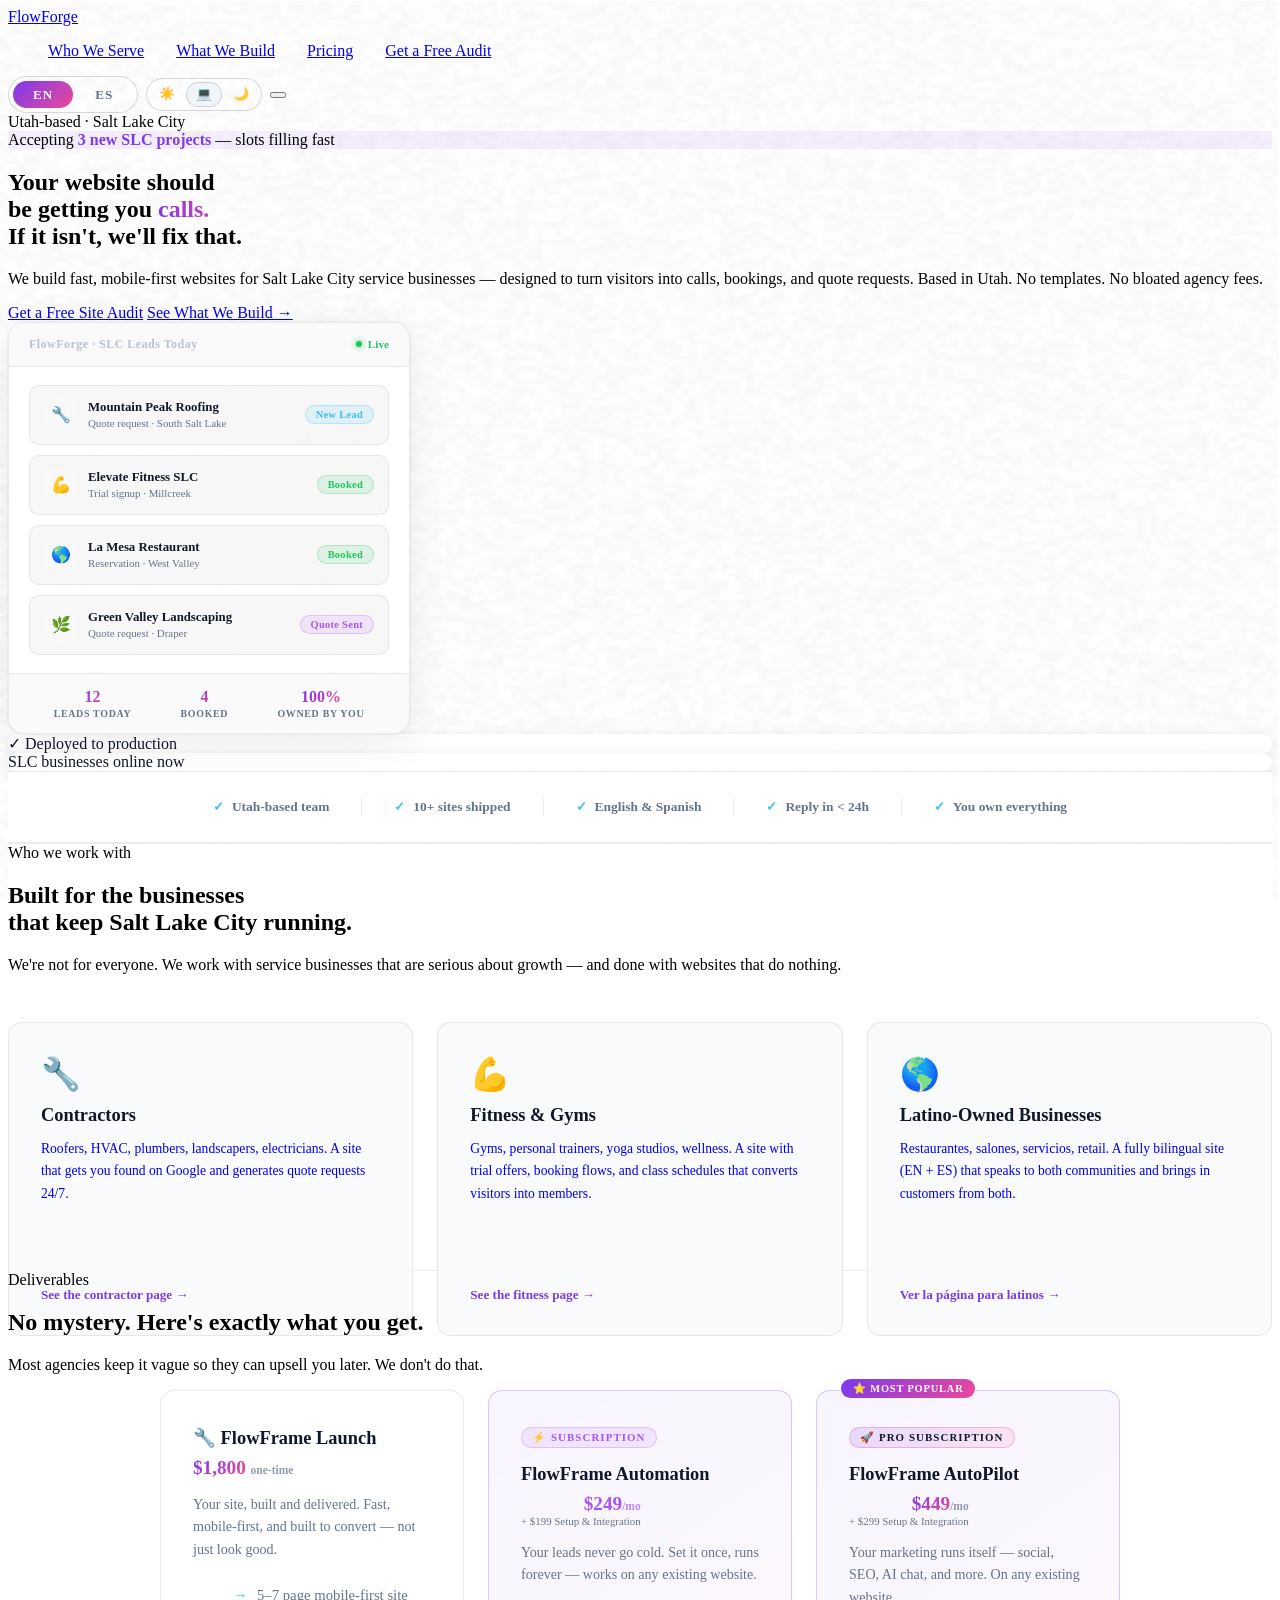
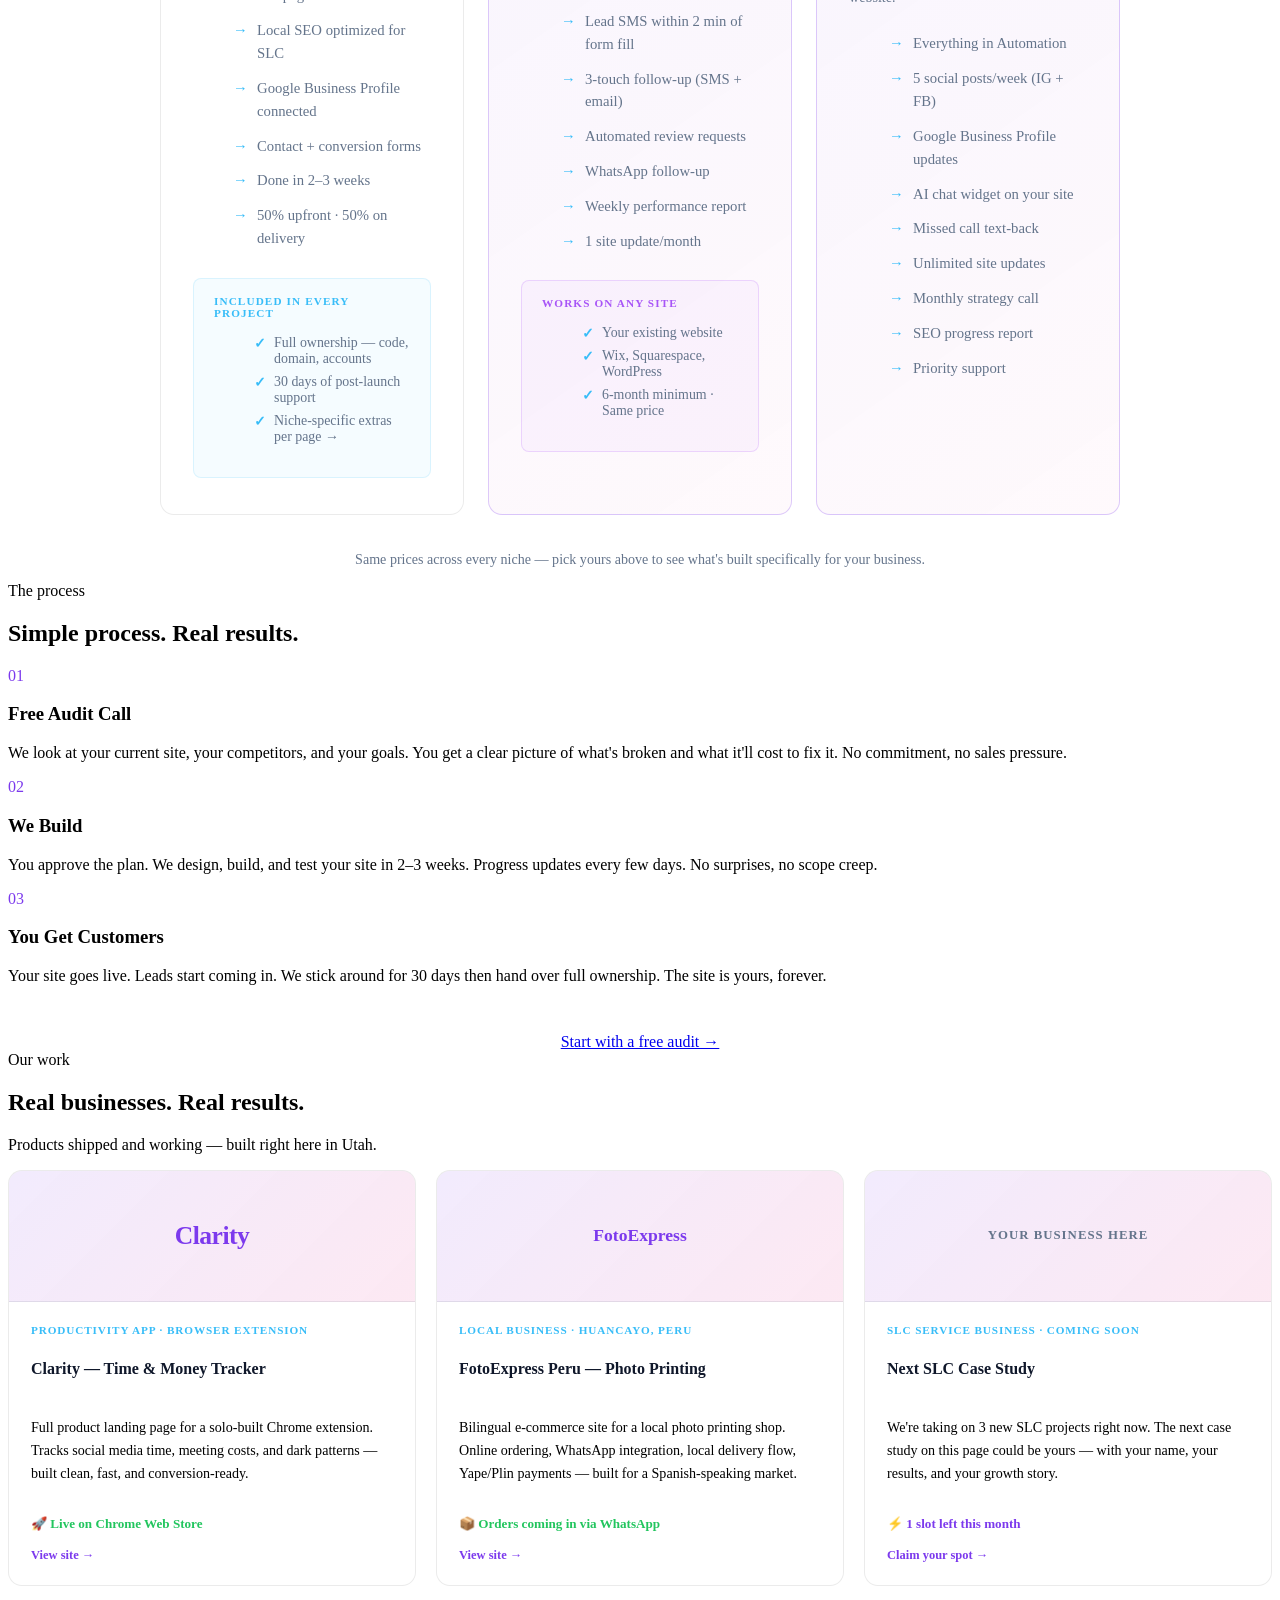
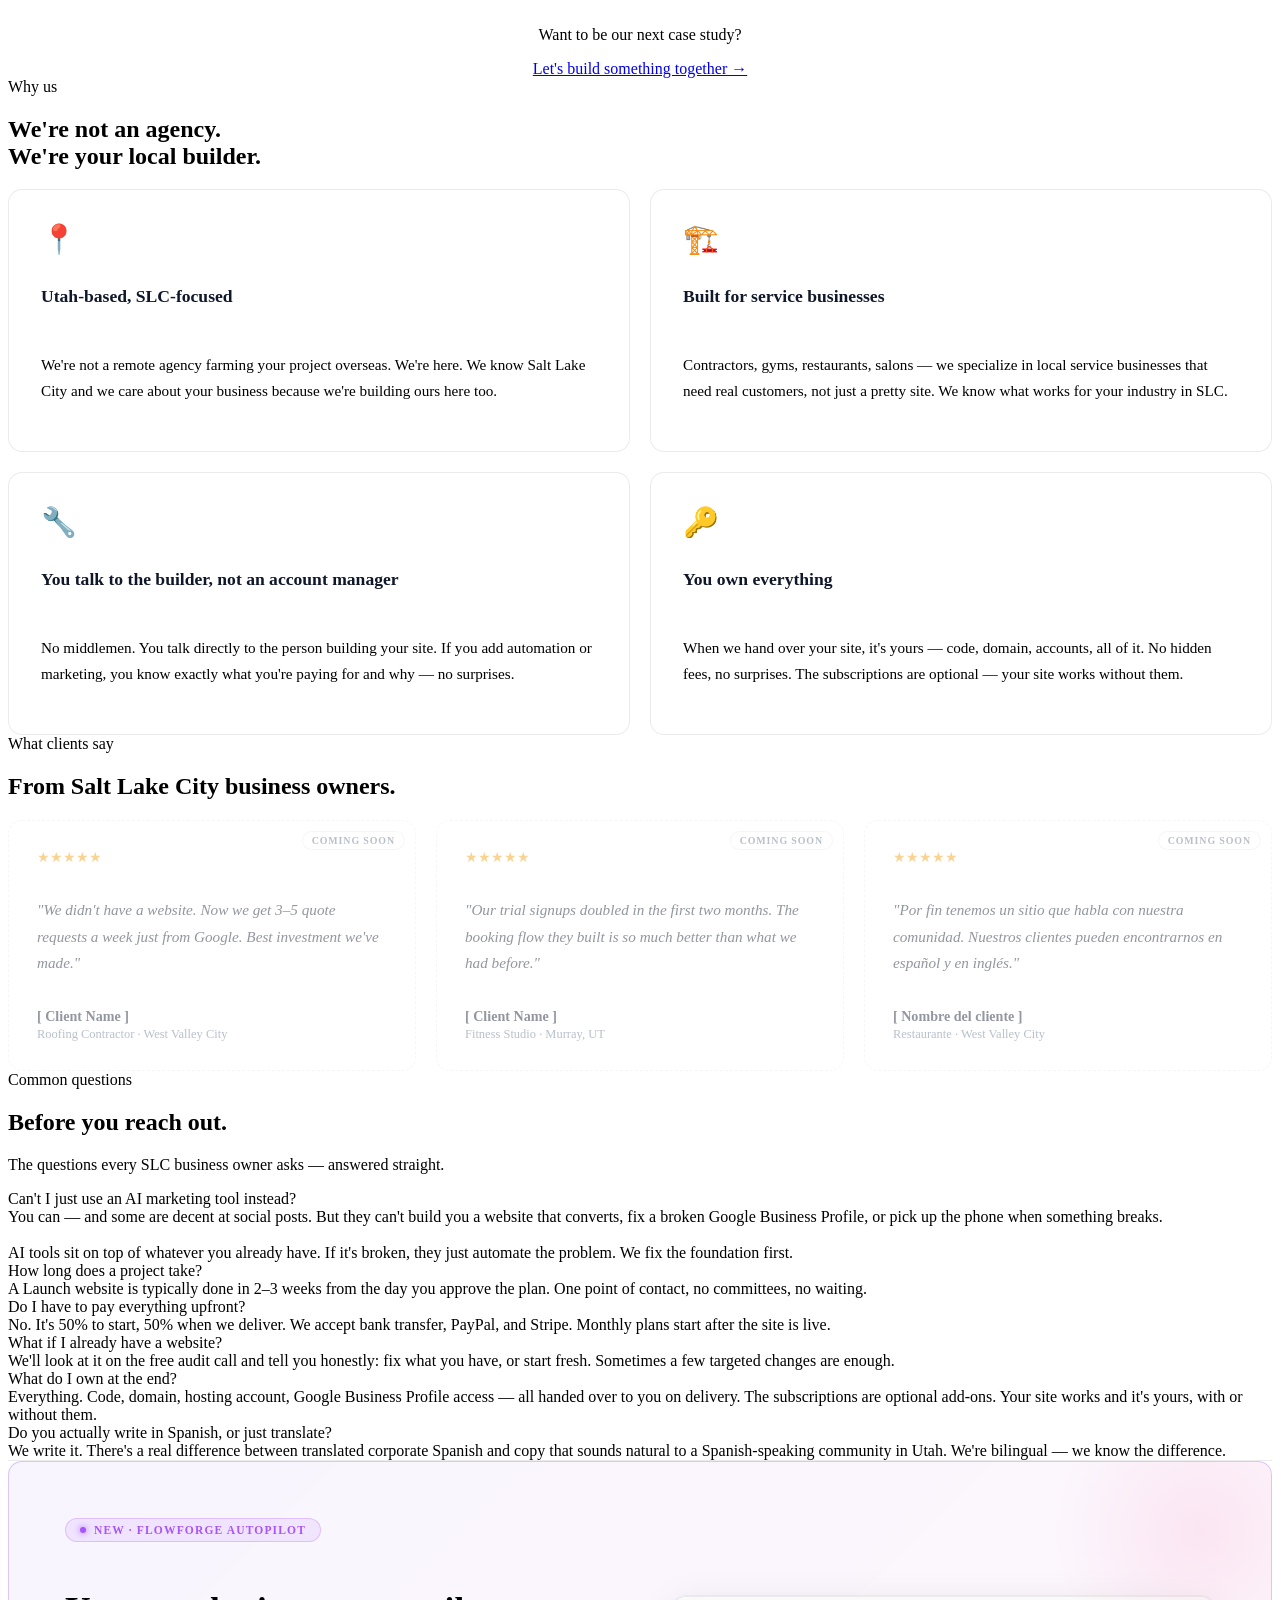
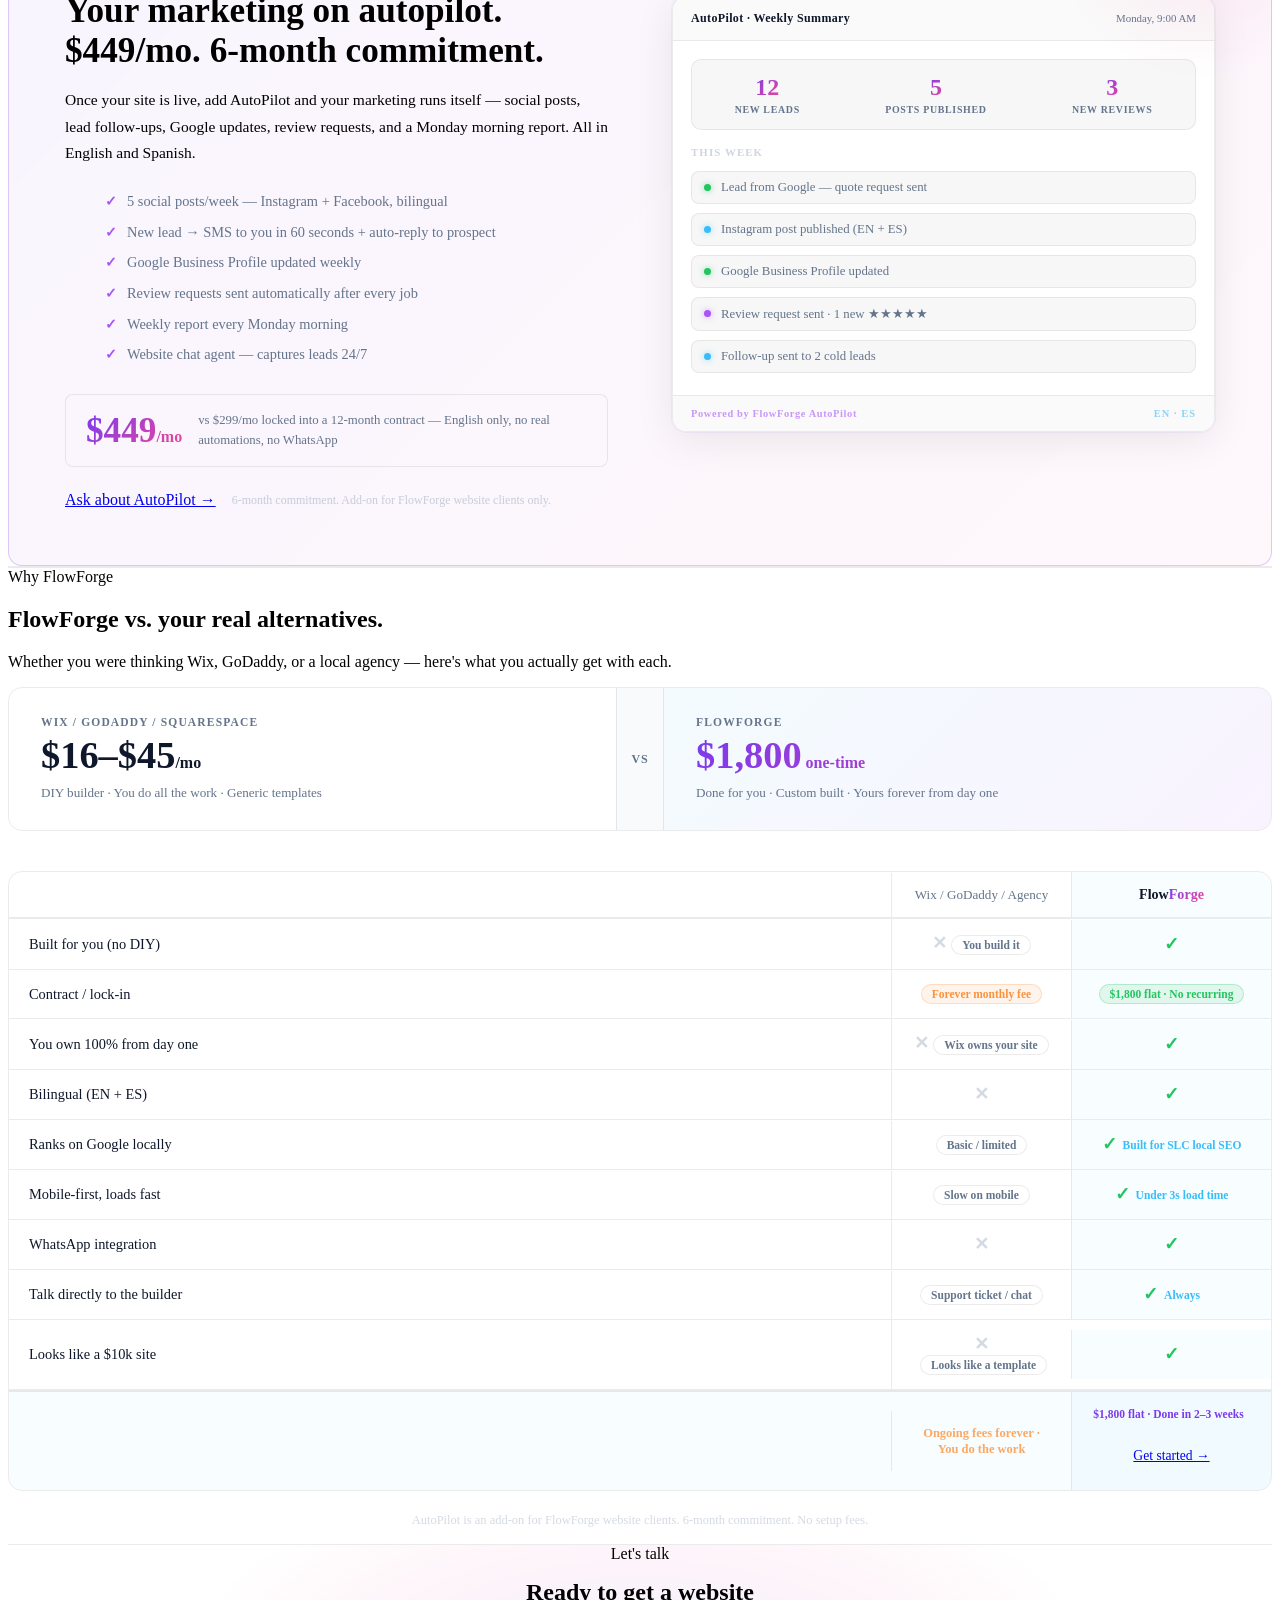
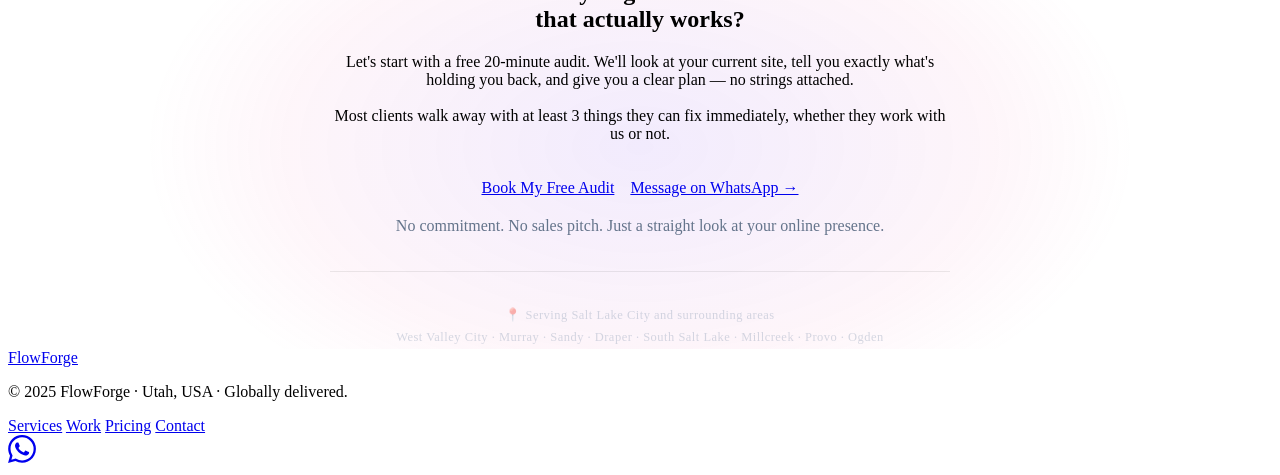
==== slc.html @ 18ef3fc7 "Fix FAQ section: reorder, fix lock-in conflict, remove Spanish reference from AI question - Move Spa" ====
<!DOCTYPE html>
<html lang="en" data-theme="auto">
<head>
  <script async src="https://www.googletagmanager.com/gtag/js?id=G-CK4HRK4L4M"></script>
  <script>
    window.dataLayer = window.dataLayer || [];
    function gtag(){dataLayer.push(arguments);}
    gtag('js', new Date());
    gtag('config', 'G-CK4HRK4L4M');
  </script>
  <meta charset="UTF-8">
  <meta name="viewport" content="width=device-width, initial-scale=1.0">
  <title>Web Design for Salt Lake City Service Businesses — FlowForge</title>
  <meta name="description" content="FlowForge builds high-converting websites for Salt Lake City contractors, gyms, and Latino-owned businesses. Mobile-first, bilingual, and built to get you customers.">
  <meta property="og:title" content="Web Design for Salt Lake City Service Businesses — FlowForge">
  <meta property="og:description" content="High-converting, mobile-first websites for SLC contractors, gyms, and Latino-owned businesses.">
  <meta property="og:type" content="website">
  <meta property="og:url" content="https://flowforge.com/slc">
  <link rel="preconnect" href="https://fonts.googleapis.com">
  <link rel="preconnect" href="https://fonts.gstatic.com" crossorigin>
  <link href="https://fonts.googleapis.com/css2?family=Inter:wght@300;400;500;600;700;800;900&display=swap" rel="stylesheet">
  <!-- FIXED: absolute path so /slc route finds the CSS correctly -->
  <link rel="stylesheet" href="/style.css">

<style>
/* ── THEME SYSTEM ── */
:root {
  --bg:#07070e;--surface:#0d0d1a;--surface-2:#111127;
  --blue:#38bdf8;--purple:#a855f7;
  --blue-dim:rgba(56,189,248,0.15);--purple-dim:rgba(168,85,247,0.15);
  /* SLC accent: electric purple → hot pink */
  --gradient:linear-gradient(135deg,#7c3aed,#ec4899);
  --accent:   #7c3aed;
  --accent-dim:rgba(124,58,237,0.15);
  --text:#f1f5f9;--muted:#94a3b8;
  --border:rgba(255,255,255,0.07);--border-h:rgba(255,255,255,0.14);
  --radius:14px;--radius-sm:8px;--shadow:0 4px 24px rgba(0,0,0,0.4);
}
/* Keep emerald→gold gradient in light/auto mode (style.css would revert to blue/purple) */
[data-theme="light"] {
  --bg:#f8fafc;--surface:#ffffff;--surface-2:#f1f5f9;
  --text:#0f172a;--muted:#64748b;
  --border:rgba(0,0,0,0.08);--border-h:rgba(0,0,0,0.15);
  --blue-dim:rgba(56,189,248,0.1);--purple-dim:rgba(168,85,247,0.1);
  --accent-dim:rgba(124,58,237,0.1);
  --shadow:0 4px 24px rgba(0,0,0,0.12);
  --gradient:linear-gradient(135deg,#7c3aed,#ec4899) !important;
}
@media (prefers-color-scheme:light) {
  [data-theme="auto"] {
    --bg:#f8fafc;--surface:#ffffff;--surface-2:#f1f5f9;
    --text:#0f172a;--muted:#64748b;
    --border:rgba(0,0,0,0.08);--border-h:rgba(0,0,0,0.15);
    --blue-dim:rgba(56,189,248,0.1);--purple-dim:rgba(168,85,247,0.1);
    --accent-dim:rgba(124,58,237,0.1);
    --shadow:0 4px 24px rgba(0,0,0,0.12);
    --gradient:linear-gradient(135deg,#7c3aed,#ec4899) !important;
  }
}

/* ── SLC ACCENT OVERRIDES: purple + pink ── */
.urgency-badge {
  background: rgba(124,58,237,0.08);
  border-color: rgba(124,58,237,0.25);
}
.urgency-badge strong { color: var(--accent); }
.urgency-dot {
  background: var(--accent);
  box-shadow: 0 0 8px var(--accent);
}
.niche-card:hover {
  box-shadow: 0 16px 48px rgba(124,58,237,0.10);
}
.step-num { color: var(--accent); }

/* ── SLC HERO ORBS: purple + pink ── */
.hero-orb-1 {
  background: rgba(124,58,237,0.13) !important;
}
.hero-orb-2 {
  background: rgba(236,72,153,0.09) !important;
}

/* ── ANIMATIONS ── */
@keyframes slc-gradient-shift {
  0%   { background-position: 0% 50%; }
  50%  { background-position: 100% 50%; }
  100% { background-position: 0% 50%; }
}
@keyframes slc-btn-glow {
  0%, 100% { box-shadow: 0 0 20px rgba(124,58,237,0.4), 0 4px 24px rgba(236,72,153,0.25); }
  50%       { box-shadow: 0 0 32px rgba(124,58,237,0.6), 0 4px 32px rgba(236,72,153,0.4); }
}
@keyframes slc-badge-pulse {
  0%, 100% { box-shadow: 0 0 0 0 rgba(124,58,237,0.35); }
  50%       { box-shadow: 0 0 0 6px rgba(124,58,237,0); }
}

/* Animated gradient on hero text */
.gradient-text {
  background: linear-gradient(270deg,#7c3aed,#ec4899,#7c3aed) !important;
  background-size: 300% 300% !important;
  -webkit-background-clip: text !important;
  -webkit-text-fill-color: transparent !important;
  background-clip: text !important;
  animation: slc-gradient-shift 4s ease infinite !important;
}
/* CTA button ambient glow */
.btn-primary {
  animation: slc-btn-glow 3s ease infinite;
}
/* Urgency badge subtle pulse */
.urgency-badge {
  animation: slc-badge-pulse 2.5s ease infinite;
}

/* ── CARD HOVER UPGRADES ── */
.niche-card:hover {
  border-color: rgba(124,58,237,0.4) !important;
  box-shadow: 0 20px 60px rgba(124,58,237,0.15) !important;
}
.case-card:hover {
  border-color: rgba(124,58,237,0.35) !important;
  box-shadow: 0 16px 48px rgba(124,58,237,0.12) !important;
}
.flagship-card:hover {
  border-color: rgba(124,58,237,0.4) !important;
  box-shadow: 0 20px 60px rgba(124,58,237,0.15) !important;
}
.why-card:hover {
  border-color: rgba(124,58,237,0.3) !important;
}

/* ── FEATURED CARD: purple/pink theme ── */
.flagship-card.flagship-featured {
  border-color: rgba(124,58,237,0.5) !important;
  background: linear-gradient(160deg,rgba(124,58,237,0.07),rgba(236,72,153,0.05)) !important;
}

/* ── CASE THUMBS: purple/pink ── */
.case-thumb {
  background: linear-gradient(135deg,rgba(124,58,237,0.10),rgba(236,72,153,0.12)) !important;
}
.case-thumb.thumb-orange {
  background: linear-gradient(135deg,rgba(236,72,153,0.10),rgba(124,58,237,0.08)) !important;
}

/* ── AUTOPILOT CARD: purple/pink ── */
.autopilot-card {
  background: linear-gradient(135deg,rgba(124,58,237,0.05),rgba(236,72,153,0.04)) !important;
  border-color: rgba(124,58,237,0.25) !important;
}
.autopilot-card::before {
  background: radial-gradient(circle,rgba(236,72,153,0.10),transparent 70%) !important;
}

/* ── FINAL CTA GLOW: purple/pink ── */
.final-cta-glow {
  background: radial-gradient(ellipse,rgba(124,58,237,0.10) 0%,rgba(236,72,153,0.05) 50%,transparent 70%) !important;
  width: 1000px !important;
  height: 600px !important;
}

/* ── NICHE RESULT BOX ── */
.niche-result {
  background: rgba(124,58,237,0.06) !important;
  border-color: rgba(124,58,237,0.18) !important;
}
.niche-result span { color: var(--accent) !important; }

/* ── ADDON BLOCK ── */
.del-block.addon {
  border-color: rgba(124,58,237,0.25) !important;
  background: linear-gradient(145deg,rgba(124,58,237,0.05),rgba(236,72,153,0.03)) !important;
}

/* ── NAV UTILS (right corner group) ── */
.nav-utils {
  display: flex;
  align-items: center;
  gap: 8px;
  flex-shrink: 0;
}

/* ── NAV LANG TOGGLE ── */
.nav-lang-toggle {
  display: inline-flex;
  align-items: center;
  background: rgba(255,255,255,0.06);
  border: 1px solid var(--border-h);
  border-radius: 100px;
  padding: 4px;
  gap: 2px;
}
.nav-lang-btn {
  padding: 7px 20px;
  border-radius: 100px;
  font-size: 0.82rem;
  font-weight: 800;
  letter-spacing: 0.08em;
  border: none;
  cursor: pointer;
  background: transparent;
  color: var(--muted);
  font-family: inherit;
  transition: background 0.2s, color 0.2s;
  line-height: 1;
  text-transform: uppercase;
}
.nav-lang-btn.active { background: var(--gradient); color: #fff; }

/* Desktop: show desktop controls, hide mobile-only ones */
#nav-lang-desktop { display: inline-flex; }
.nav-lang-mobile  { display: none !important; }
#theme-seg        { display: inline-flex; }
.theme-seg-mobile { display: none !important; }
#theme-seg .theme-seg-btn { padding: 5px 9px; font-size: 0.8rem; }

/* Mobile: flip visibility */
@media (max-width: 768px) {
  #nav-lang-desktop { display: none !important; }
  #theme-seg        { display: none !important; }
  .nav-lang-mobile  { display: inline-flex !important; }
  .theme-seg-mobile { display: inline-flex !important; }
  .nav-lang-mobile .nav-lang-btn { padding: 5px 13px; font-size: 0.74rem; }
}

/* ── THEME SEGMENTED CONTROL ── */
.theme-seg {
  display: inline-flex;
  align-items: center;
  background: rgba(255,255,255,0.05);
  border: 1px solid var(--border-h);
  border-radius: 100px;
  padding: 3px;
  gap: 2px;
}
.theme-seg-btn {
  padding: 5px 11px;
  border-radius: 100px;
  font-size: 0.72rem;
  font-weight: 700;
  border: none;
  cursor: pointer;
  background: transparent;
  color: var(--muted);
  font-family: inherit;
  transition: background 0.2s, color 0.2s;
  white-space: nowrap;
  line-height: 1;
}
.theme-seg-btn.active {
  background: var(--surface-2);
  color: var(--text);
  border: 1px solid var(--border-h);
}
[data-theme="light"] .theme-seg-btn.active { background: rgba(0,0,0,0.08); }

/* ── MOBILE NAV OVERLAY — full screen, theme-aware ── */
.nav-links {
  /* default desktop: horizontal flex row */
  display: flex;
  align-items: center;
  gap: 32px;
  list-style: none;
}
@media (max-width: 768px) {
  .nav-links {
    display: none !important;
    position: fixed;
    inset: 0;
    flex-direction: column;
    align-items: center;
    justify-content: center;
    gap: 32px;
    z-index: 99;
    /* Use theme vars so it matches selected mode */
    background: var(--bg);
    backdrop-filter: blur(20px);
    -webkit-backdrop-filter: blur(20px);
  }
  .nav-links.open {
    display: flex !important;
  }
  .nav-links a {
    font-size: 1.15rem;
    font-weight: 600;
    color: var(--text);
  }
  .nav-links li {
    width: 100%;
    text-align: center;
    display: flex;
    justify-content: center;
  }
  .hamburger { display: flex !important; z-index: 100; }
}

/* ── FIX: hv-badge corners in all modes ── */
.hv-badge {
  border-radius: 100px !important;
  overflow: visible !important;
}
.hv-badge-1 { color: #22c55e !important; border-color: rgba(34,197,94,0.35) !important; }

/* Light theme only — explicit light choice */
[data-theme="light"] .hv-badge {
  background: rgba(255,255,255,0.97) !important;
  color: var(--text) !important;
  border-color: rgba(0,0,0,0.12) !important;
  box-shadow: 0 4px 16px rgba(0,0,0,0.1) !important;
}
/* Auto + system is light — only then white */
@media (prefers-color-scheme: light) {
  [data-theme="auto"] .hv-badge {
    background: rgba(255,255,255,0.97) !important;
    color: var(--text) !important;
    border-color: rgba(0,0,0,0.12) !important;
    box-shadow: 0 4px 16px rgba(0,0,0,0.1) !important;
  }
}
/* Auto + system is dark — keep dark (no rule needed, default wins) */

/* ── SLC LEADS CARD ── */
.slc-card{background:rgba(13,13,26,0.88);border:1px solid rgba(255,255,255,0.09);border-radius:16px;backdrop-filter:blur(24px);width:100%;max-width:400px;box-shadow:0 24px 80px rgba(0,0,0,0.5),0 0 0 1px rgba(56,189,248,0.06);overflow:hidden;}
.slc-card-header{display:flex;align-items:center;justify-content:space-between;padding:14px 20px;border-bottom:1px solid rgba(255,255,255,0.06);background:rgba(255,255,255,0.02);}
.slc-card-title{font-size:.75rem;color:rgba(148,163,184,0.65);font-weight:600;letter-spacing:.04em;}
.slc-live{display:flex;align-items:center;gap:6px;font-size:.7rem;font-weight:700;color:#22c55e;}
.slc-live-dot{width:6px;height:6px;background:#22c55e;border-radius:50%;box-shadow:0 0 6px #22c55e;animation:pulse-dot 1.5s ease infinite;flex-shrink:0;}
.slc-card-body{padding:18px 20px;display:flex;flex-direction:column;gap:10px;}
.slc-lead-row{display:flex;align-items:center;justify-content:space-between;padding:12px 14px;background:rgba(255,255,255,0.03);border:1px solid rgba(255,255,255,0.07);border-radius:10px;gap:10px;}
.slc-lead-icon{font-size:1rem;width:32px;height:32px;background:rgba(255,255,255,0.05);border:1px solid rgba(255,255,255,0.07);border-radius:8px;display:flex;align-items:center;justify-content:center;flex-shrink:0;}
.slc-lead-info{flex:1;min-width:0;}
.slc-lead-name{font-size:.8rem;font-weight:700;color:var(--text);white-space:nowrap;overflow:hidden;text-overflow:ellipsis;}
.slc-lead-sub{font-size:.68rem;color:var(--muted);margin-top:2px;}
.slc-lead-pill{font-size:.65rem;font-weight:700;padding:3px 10px;border-radius:100px;letter-spacing:.03em;flex-shrink:0;}
.pill-new{background:rgba(56,189,248,0.12);color:#38bdf8;border:1px solid rgba(56,189,248,0.25);}
.pill-booked{background:rgba(34,197,94,0.12);color:#22c55e;border:1px solid rgba(34,197,94,0.25);}
.pill-quote{background:rgba(168,85,247,0.12);color:#a855f7;border:1px solid rgba(168,85,247,0.25);}
.slc-card-footer{display:flex;justify-content:space-around;padding:14px 20px;border-top:1px solid rgba(255,255,255,0.06);background:rgba(255,255,255,0.02);}
.slc-metric{display:flex;flex-direction:column;align-items:center;gap:2px;}
.slc-metric-num{font-size:1rem;font-weight:800;background:var(--gradient);-webkit-background-clip:text;-webkit-text-fill-color:transparent;background-clip:text;}
.slc-metric-label{font-size:.62rem;color:var(--muted);font-weight:600;text-transform:uppercase;letter-spacing:.07em;}

/* ── TRUST BAR ── */
.trust-bar{border-top:1px solid var(--border);border-bottom:1px solid var(--border);background:var(--surface);padding:26px 0;}
.trust-inner{display:flex;align-items:center;justify-content:center;gap:32px;flex-wrap:wrap;}
.trust-item{display:flex;align-items:center;gap:8px;font-size:.84rem;font-weight:600;color:var(--muted);white-space:nowrap;}
.trust-check{color:var(--blue);font-weight:800;}
.trust-div{width:1px;height:18px;background:var(--border);flex-shrink:0;}

/* ── NICHE CARDS ── */
.niche-grid{display:grid;grid-template-columns:repeat(3,1fr);gap:20px;}
.niche-card{background:var(--surface);border:1px solid var(--border);border-radius:var(--radius);padding:36px 28px;display:flex;flex-direction:column;gap:16px;position:relative;overflow:hidden;transition:border-color .3s,transform .3s,box-shadow .3s;}
.niche-card::after{content:'';position:absolute;bottom:0;left:0;right:0;height:2px;background:var(--gradient);transform:scaleX(0);transform-origin:left;transition:transform .35s ease;}
.niche-card:hover{border-color:rgba(56,189,248,0.3);transform:translateY(-5px);box-shadow:0 16px 48px rgba(56,189,248,0.08);}
.niche-card:hover::after{transform:scaleX(1);}
.niche-emoji{font-size:2.2rem;line-height:1;margin-bottom:4px;}
.niche-card h3{font-size:1.2rem;color:var(--text);margin-bottom:0;}
.niche-sub{font-size:.75rem;font-weight:600;color:rgba(148,163,184,0.55);letter-spacing:.04em;margin-top:-8px;}
.niche-card p{font-size:.95rem;line-height:1.72;flex:1;}
.niche-result{font-size:.88rem;font-weight:600;color:var(--text);padding:12px 16px;background:rgba(56,189,248,0.05);border:1px solid rgba(56,189,248,0.15);border-radius:var(--radius-sm);line-height:1.55;}
.niche-result span{color:var(--blue);}

/* ── DELIVERABLES ── */
.deliverables-grid{display:grid;grid-template-columns:1fr 1fr;gap:24px;}
.del-block{background:var(--surface);border:1px solid var(--border);border-radius:var(--radius);padding:36px 32px;}
.del-block.addon{border-color:rgba(168,85,247,0.2);background:linear-gradient(145deg,rgba(168,85,247,0.04),rgba(56,189,248,0.03));}
.del-tag{display:inline-block;font-size:.68rem;font-weight:700;letter-spacing:.1em;text-transform:uppercase;color:var(--purple);background:rgba(168,85,247,0.1);border:1px solid rgba(168,85,247,0.25);padding:3px 10px;border-radius:100px;margin-bottom:16px;}
.del-block h3{color:var(--text);font-size:1.15rem;margin-bottom:6px;}
.del-block .del-desc{font-size:.88rem;color:var(--muted);margin-bottom:24px;line-height:1.6;}
.del-list{list-style:none;display:flex;flex-direction:column;gap:12px;}
.del-list li{font-size:.92rem;color:var(--muted);padding-left:24px;position:relative;line-height:1.55;}
.del-list li::before{content:'→';position:absolute;left:0;color:var(--blue);font-weight:700;}
.del-always{margin-top:28px;padding:16px 20px;background:rgba(56,189,248,0.05);border:1px solid rgba(56,189,248,0.15);border-radius:var(--radius-sm);}
.del-always-title{font-size:.7rem;font-weight:800;color:var(--blue);text-transform:uppercase;letter-spacing:.1em;margin-bottom:10px;}
.del-always ul{list-style:none;display:flex;flex-direction:column;gap:7px;}
.del-always ul li{font-size:.87rem;color:var(--muted);padding-left:20px;position:relative;}
.del-always ul li::before{content:'✓';position:absolute;left:0;color:var(--blue);font-weight:700;}
.insert-screenshot{margin-top:24px;height:100px;border:2px dashed rgba(255,255,255,0.08);border-radius:var(--radius-sm);display:flex;align-items:center;justify-content:center;font-size:.75rem;font-weight:600;color:rgba(148,163,184,0.3);letter-spacing:.06em;}

/* ── CASE STUDIES ── */
.case-grid{display:grid;grid-template-columns:repeat(3,1fr);gap:20px;}
.case-card{background:var(--surface);border:1px solid var(--border);border-radius:var(--radius);overflow:hidden;transition:border-color .3s,transform .3s;display:flex;flex-direction:column;}
.case-card:hover{border-color:rgba(56,189,248,0.3);transform:translateY(-4px);}
.case-thumb{height:130px;background:linear-gradient(135deg,rgba(56,189,248,0.08),rgba(168,85,247,0.12));display:flex;align-items:center;justify-content:center;font-size:2.4rem;border-bottom:1px solid var(--border);position:relative;}
.case-thumb.thumb-orange{background:linear-gradient(135deg,rgba(251,146,60,0.09),rgba(239,68,68,0.09));}
.case-coming-tag{position:absolute;top:10px;right:10px;font-size:.62rem;font-weight:700;letter-spacing:.09em;text-transform:uppercase;color:var(--muted);background:rgba(255,255,255,0.05);border:1px solid var(--border);padding:3px 9px;border-radius:100px;}
.case-body{padding:22px;flex:1;display:flex;flex-direction:column;gap:8px;}
.case-type{font-size:.7rem;font-weight:700;color:var(--blue);letter-spacing:.08em;text-transform:uppercase;}
.case-body h3{font-size:1rem;color:var(--text);}
.case-body p{font-size:.88rem;line-height:1.65;flex:1;}
.case-result{margin-top:8px;font-size:.82rem;font-weight:700;color:#22c55e;}
.case-insert-note{font-size:.75rem;color:rgba(148,163,184,0.3);font-style:italic;}

/* ── FLAGSHIP CARDS ── */
.flagship-grid{display:grid;grid-template-columns:repeat(3,1fr);gap:24px;align-items:start;}
.flagship-card{background:var(--surface);border:1px solid var(--border);border-radius:var(--radius);padding:32px 28px;display:flex;flex-direction:column;gap:18px;position:relative;transition:border-color .3s,transform .3s,box-shadow .3s;}
.flagship-card:hover{border-color:rgba(56,189,248,0.3);transform:translateY(-5px);box-shadow:0 16px 48px rgba(56,189,248,0.08);}
.flagship-card.flagship-featured{border-color:rgba(56,189,248,0.45);background:linear-gradient(160deg,rgba(56,189,248,0.06),rgba(168,85,247,0.07));}
.flagship-top-badge{position:absolute;top:-13px;left:50%;transform:translateX(-50%);font-size:.68rem;font-weight:700;letter-spacing:.1em;text-transform:uppercase;background:var(--gradient);color:#fff;padding:4px 16px;border-radius:100px;white-space:nowrap;}
.flagship-niche-tag{display:inline-flex;align-items:center;gap:6px;font-size:.72rem;font-weight:700;letter-spacing:.07em;text-transform:uppercase;padding:5px 12px;border-radius:100px;width:fit-content;}
.tag-contractor{background:rgba(251,146,60,0.1);border:1px solid rgba(251,146,60,0.25);color:#fb923c;}
.tag-fitness{background:rgba(56,189,248,0.1);border:1px solid rgba(56,189,248,0.25);color:var(--blue);}
.tag-latino{background:rgba(168,85,247,0.1);border:1px solid rgba(168,85,247,0.25);color:var(--purple);}
.flagship-header{display:flex;align-items:flex-end;justify-content:space-between;gap:12px;flex-wrap:wrap;}
.flagship-name{font-size:1.45rem;font-weight:900;color:var(--text);letter-spacing:-.02em;}
.flagship-price{font-size:1.05rem;font-weight:800;background:var(--gradient);-webkit-background-clip:text;-webkit-text-fill-color:transparent;background-clip:text;text-align:right;line-height:1.3;}
.flagship-price span{font-size:.78rem;font-weight:600;display:block;opacity:.7;}
.flagship-promise{font-size:.93rem;color:var(--text);line-height:1.65;font-style:italic;padding:14px 16px;background:rgba(255,255,255,0.03);border-left:2px solid var(--blue);border-radius:0 var(--radius-sm) var(--radius-sm) 0;}
.flagship-for{font-size:.87rem;color:var(--muted);line-height:1.6;padding:12px 14px;background:rgba(255,255,255,0.02);border:1px solid var(--border);border-radius:var(--radius-sm);}
.flagship-for-label{font-size:.65rem;font-weight:800;text-transform:uppercase;letter-spacing:.1em;color:var(--muted);margin-bottom:5px;}
.flagship-features{list-style:none;display:flex;flex-direction:column;gap:10px;flex:1;}
.flagship-features li{font-size:.9rem;color:var(--muted);padding-left:22px;position:relative;line-height:1.5;}
.flagship-features li::before{content:'✓';position:absolute;left:0;color:var(--blue);font-weight:800;}
.flagship-cta-wrap{display:flex;flex-direction:column;gap:8px;padding-top:4px;border-top:1px solid var(--border);margin-top:auto;}
.flagship-micro{font-size:.75rem;color:rgba(148,163,184,0.5);text-align:center;}
.flagship-upsell{margin-top:40px;display:flex;align-items:center;gap:16px;padding:20px 28px;background:rgba(56,189,248,0.04);border:1px solid rgba(56,189,248,0.15);border-radius:var(--radius);flex-wrap:wrap;}
.flagship-upsell-icon{font-size:1.4rem;color:var(--blue);flex-shrink:0;}
.flagship-upsell p{font-size:.9rem;color:var(--muted);line-height:1.65;flex:1;min-width:200px;}
.flagship-upsell p strong{color:var(--text);}

/* ── WHY GRID ── */
.why-grid{display:grid;grid-template-columns:repeat(2,1fr);gap:20px;}
.why-card{background:var(--surface);border:1px solid var(--border);border-radius:var(--radius);padding:32px;display:flex;flex-direction:column;gap:12px;transition:border-color .3s,transform .3s;}
.why-card:hover{border-color:rgba(56,189,248,0.25);transform:translateY(-3px);}
.why-icon{font-size:1.8rem;}
.why-card h3{font-size:1.1rem;color:var(--text);}
.why-card p{font-size:.95rem;line-height:1.72;}

/* ── TESTIMONIALS ── */
.testi-grid{display:grid;grid-template-columns:repeat(3,1fr);gap:20px;}
.testi-card{background:var(--surface);border:1px solid var(--border);border-radius:var(--radius);padding:28px;display:flex;flex-direction:column;gap:16px;transition:border-color .3s;}
.testi-card:hover{border-color:rgba(56,189,248,0.25);}
.testi-card.placeholder{opacity:.45;border-style:dashed;}
.testi-stars{display:flex;gap:3px;color:#f59e0b;font-size:.9rem;}
.testi-quote{font-size:.95rem;color:var(--text);line-height:1.75;font-style:italic;flex:1;}
.testi-author{display:flex;flex-direction:column;gap:2px;}
.testi-name{font-size:.88rem;font-weight:700;color:var(--text);}
.testi-biz{font-size:.78rem;color:var(--muted);}

/* ── AUTOPILOT ── */
.autopilot-section{background:var(--surface);border-top:1px solid var(--border);border-bottom:1px solid var(--border);}
.autopilot-card{display:grid;grid-template-columns:1fr 1fr;gap:64px;align-items:center;padding:56px;background:linear-gradient(135deg,rgba(56,189,248,0.04),rgba(168,85,247,0.05));border:1px solid rgba(56,189,248,0.2);border-radius:var(--radius);position:relative;overflow:hidden;}
.autopilot-card::before{content:'';position:absolute;top:-80px;right:-80px;width:300px;height:300px;background:radial-gradient(circle,rgba(168,85,247,0.08),transparent 70%);pointer-events:none;}
.autopilot-badge{display:inline-flex;align-items:center;gap:8px;font-size:.72rem;font-weight:700;letter-spacing:.1em;text-transform:uppercase;color:var(--purple);background:rgba(168,85,247,0.1);border:1px solid rgba(168,85,247,0.25);padding:5px 14px;border-radius:100px;margin-bottom:20px;width:fit-content;}
.autopilot-dot{width:6px;height:6px;background:var(--purple);border-radius:50%;box-shadow:0 0 6px var(--purple);animation:pulse-dot 1.5s ease infinite;flex-shrink:0;}
.autopilot-left h2{margin-bottom:16px;font-size:clamp(1.6rem,3vw,2.2rem);}
.autopilot-left p{margin-bottom:24px;font-size:.97rem;line-height:1.72;}
.autopilot-list{list-style:none;display:flex;flex-direction:column;gap:9px;margin-bottom:28px;}
.autopilot-list li{font-size:.9rem;color:var(--muted);padding-left:22px;position:relative;line-height:1.5;}
.autopilot-list li::before{content:'✓';position:absolute;left:0;color:var(--purple);font-weight:800;}
.autopilot-price-row{display:flex;align-items:center;gap:16px;flex-wrap:wrap;margin-bottom:24px;padding:16px 20px;background:rgba(255,255,255,0.03);border:1px solid var(--border);border-radius:var(--radius-sm);}
.autopilot-price{font-size:2.2rem;font-weight:900;background:var(--gradient);-webkit-background-clip:text;-webkit-text-fill-color:transparent;background-clip:text;line-height:1;flex-shrink:0;}
.autopilot-price span{font-size:1rem;font-weight:600;}
.autopilot-vs{font-size:.8rem;color:var(--muted);line-height:1.55;flex:1;}
.autopilot-cta-row{display:flex;align-items:center;gap:16px;flex-wrap:wrap;}
.autopilot-note{font-size:.75rem;color:rgba(148,163,184,0.5);}
.autopilot-preview{background:rgba(13,13,26,0.9);border:1px solid rgba(255,255,255,0.09);border-radius:14px;overflow:hidden;box-shadow:0 24px 64px rgba(0,0,0,0.5);}
.ap-preview-header{display:flex;align-items:center;justify-content:space-between;padding:14px 18px;border-bottom:1px solid rgba(255,255,255,0.06);background:rgba(255,255,255,0.02);}
.ap-preview-title{font-size:.75rem;font-weight:700;color:var(--text);letter-spacing:.03em;}
.ap-preview-date{font-size:.68rem;color:var(--muted);}
.ap-preview-body{padding:18px;}
.ap-stat-row{display:flex;justify-content:space-around;padding:14px 0;margin-bottom:16px;background:rgba(255,255,255,0.02);border:1px solid rgba(255,255,255,0.06);border-radius:10px;}
.ap-stat{display:flex;flex-direction:column;align-items:center;gap:3px;}
.ap-stat-num{font-size:1.5rem;font-weight:900;background:var(--gradient);-webkit-background-clip:text;-webkit-text-fill-color:transparent;background-clip:text;}
.ap-stat-label{font-size:.62rem;color:var(--muted);font-weight:600;text-transform:uppercase;letter-spacing:.07em;}
.ap-activity{display:flex;flex-direction:column;gap:9px;}
.ap-activity-title{font-size:.68rem;font-weight:700;text-transform:uppercase;letter-spacing:.1em;color:rgba(148,163,184,0.45);margin-bottom:4px;}
.ap-activity-item{display:flex;align-items:center;gap:10px;font-size:.8rem;color:var(--muted);padding:8px 12px;background:rgba(255,255,255,0.02);border:1px solid rgba(255,255,255,0.05);border-radius:8px;}
.ap-dot{width:7px;height:7px;border-radius:50%;flex-shrink:0;}
.ap-dot-green{background:#22c55e;box-shadow:0 0 6px rgba(34,197,94,0.5);}
.ap-dot-blue{background:#38bdf8;box-shadow:0 0 6px rgba(56,189,248,0.5);}
.ap-dot-purple{background:#a855f7;box-shadow:0 0 6px rgba(168,85,247,0.5);}
.ap-preview-footer{display:flex;align-items:center;justify-content:space-between;padding:12px 18px;border-top:1px solid rgba(255,255,255,0.06);background:rgba(255,255,255,0.02);margin-top:4px;}
.ap-footer-tag{font-size:.65rem;font-weight:700;color:rgba(168,85,247,0.6);letter-spacing:.06em;}
.ap-footer-lang{font-size:.65rem;font-weight:700;color:rgba(56,189,248,0.6);letter-spacing:.1em;}

/* ── FINAL CTA ── */
.final-cta{text-align:center;position:relative;overflow:hidden;}
.final-cta-glow{position:absolute;width:800px;height:500px;background:radial-gradient(ellipse,rgba(56,189,248,0.07) 0%,transparent 70%);top:50%;left:50%;transform:translate(-50%,-50%);pointer-events:none;}
.final-cta-inner{position:relative;z-index:1;max-width:620px;margin:0 auto;}
.final-cta h2{margin:16px 0 20px;}
.final-cta p{font-size:1rem;margin-bottom:36px;}
.final-cta-btns{display:flex;align-items:center;justify-content:center;gap:16px;flex-wrap:wrap;}
.final-micro{margin-top:20px;font-size:.82rem;color:var(--muted);}
.slc-cities{margin-top:32px;padding-top:32px;border-top:1px solid var(--border);font-size:.78rem;color:rgba(148,163,184,0.4);letter-spacing:.04em;line-height:1.8;}

/* ── LIGHT MODE OVERRIDES for dark-bg components ── */
[data-theme="light"] .slc-card,
[data-theme="light"] .autopilot-preview {
  background:rgba(255,255,255,0.95);
  border-color:rgba(0,0,0,0.08);
  box-shadow: 0 8px 40px rgba(0,0,0,0.08), 0 0 0 1px rgba(124,58,237,0.06);
}
[data-theme="light"] .slc-lead-row,
[data-theme="light"] .ap-activity-item,
[data-theme="light"] .ap-stat-row {
  background:rgba(0,0,0,0.03);
  border-color:rgba(0,0,0,0.07);
}
[data-theme="light"] .slc-card-header,
[data-theme="light"] .slc-card-footer,
[data-theme="light"] .ap-preview-header,
[data-theme="light"] .ap-preview-footer {
  background:rgba(0,0,0,0.02);
  border-color:rgba(0,0,0,0.07);
}
[data-theme="light"] .nav.scrolled {
  background:rgba(248,250,252,0.92);
}
@media (prefers-color-scheme:light) {
  [data-theme="auto"] .slc-card,
  [data-theme="auto"] .autopilot-preview { background:rgba(255,255,255,0.95);border-color:rgba(0,0,0,0.08);box-shadow:0 8px 40px rgba(0,0,0,0.08),0 0 0 1px rgba(124,58,237,0.06); }
  [data-theme="auto"] .slc-lead-row,
  [data-theme="auto"] .ap-activity-item,
  [data-theme="auto"] .ap-stat-row { background:rgba(0,0,0,0.03);border-color:rgba(0,0,0,0.07); }
  [data-theme="auto"] .slc-card-header,
  [data-theme="auto"] .slc-card-footer,
  [data-theme="auto"] .ap-preview-header,
  [data-theme="auto"] .ap-preview-footer { background:rgba(0,0,0,0.02);border-color:rgba(0,0,0,0.07); }
  [data-theme="auto"] .nav.scrolled { background:rgba(248,250,252,0.92); }
}

/* ── COMPARISON TABLE ── */
.cmp-section { background: var(--surface); border-top: 1px solid var(--border); border-bottom: 1px solid var(--border); }

.cmp-cost-strip {
  display: grid;
  grid-template-columns: 1fr 48px 1fr;
  gap: 0;
  margin-bottom: 40px;
  border: 1px solid var(--border);
  border-radius: var(--radius);
  overflow: hidden;
}
.cmp-cost-block {
  padding: 28px 32px;
  display: flex;
  flex-direction: column;
  gap: 8px;
}
.cmp-cost-block.cmp-them { background: rgba(255,255,255,0.02); }
.cmp-cost-block.cmp-us   { background: linear-gradient(135deg, rgba(56,189,248,0.06), rgba(168,85,247,0.07)); }
.cmp-cost-label {
  font-size: 0.72rem;
  font-weight: 700;
  text-transform: uppercase;
  letter-spacing: 0.1em;
  color: var(--muted);
}
.cmp-cost-price {
  font-size: 2.4rem;
  font-weight: 900;
  line-height: 1;
  color: var(--text);
}
.cmp-us .cmp-cost-price {
  background: var(--gradient);
  -webkit-background-clip: text;
  -webkit-text-fill-color: transparent;
  background-clip: text;
}
.cmp-cost-price span { font-size: 1rem; font-weight: 600; }
.cmp-cost-note { font-size: 0.82rem; color: var(--muted); line-height: 1.5; }
.cmp-cost-vs {
  display: flex; align-items: center; justify-content: center;
  font-size: 0.75rem; font-weight: 800; color: var(--muted);
  background: var(--bg); border-left: 1px solid var(--border); border-right: 1px solid var(--border);
  letter-spacing: 0.06em;
}

.cmp-table {
  border: 1px solid var(--border);
  border-radius: var(--radius);
  overflow: hidden;
}
.cmp-row {
  display: grid;
  grid-template-columns: 1fr 180px 200px;
  align-items: center;
  border-bottom: 1px solid var(--border);
}
.cmp-row:last-child { border-bottom: none; }

.cmp-header {
  background: rgba(255,255,255,0.03);
  border-bottom: 2px solid var(--border) !important;
}
.cmp-col-feature,
.cmp-col-them,
.cmp-col-us { padding: 14px 20px; }

.cmp-col-feature {
  font-size: 0.9rem;
  color: var(--text);
  font-weight: 500;
}
.cmp-col-them {
  font-size: 0.82rem;
  color: var(--muted);
  border-left: 1px solid var(--border);
  text-align: center;
}
.cmp-col-us {
  font-size: 0.82rem;
  border-left: 1px solid rgba(56,189,248,0.2);
  background: rgba(56,189,248,0.03);
  text-align: center;
  display: flex;
  align-items: center;
  justify-content: center;
  gap: 6px;
  flex-wrap: wrap;
}

/* Header cols */
.cmp-col-them.cmp-header-col {
  font-size: 0.75rem; font-weight: 700; text-transform: uppercase;
  letter-spacing: 0.08em; color: var(--muted); text-align: center;
}
.cmp-us-logo {
  font-size: 0.88rem; font-weight: 900; color: var(--text);
}
.cmp-us-logo span { background: var(--gradient); -webkit-background-clip: text; -webkit-text-fill-color: transparent; background-clip: text; }
.cmp-ap-tag {
  font-size: 0.65rem; font-weight: 700; letter-spacing: 0.08em;
  text-transform: uppercase; color: var(--purple);
  background: rgba(168,85,247,0.1); border: 1px solid rgba(168,85,247,0.25);
  padding: 2px 8px; border-radius: 100px;
}

/* Value badges */
.cmp-check { color: #22c55e; font-size: 1.1rem; font-weight: 800; }
.cmp-x     { color: rgba(148,163,184,0.4); font-size: 1.1rem; font-weight: 800; }
.cmp-us-note {
  font-size: 0.72rem; color: var(--blue); font-weight: 600;
}
.cmp-them-val { font-size: 0.9rem; font-weight: 700; color: var(--text); }
.cmp-us-val {
  font-size: 0.9rem; font-weight: 900;
  background: var(--gradient); -webkit-background-clip: text;
  -webkit-text-fill-color: transparent; background-clip: text;
}
.cmp-badge-bad {
  display: inline-block; font-size: 0.72rem; font-weight: 700;
  color: #fb923c; background: rgba(251,146,60,0.1);
  border: 1px solid rgba(251,146,60,0.25); padding: 3px 10px; border-radius: 100px;
}
.cmp-badge-good {
  display: inline-block; font-size: 0.72rem; font-weight: 700;
  color: #22c55e; background: rgba(34,197,94,0.1);
  border: 1px solid rgba(34,197,94,0.25); padding: 3px 10px; border-radius: 100px;
}
.cmp-badge-meh {
  display: inline-block; font-size: 0.72rem; font-weight: 700;
  color: var(--muted); background: rgba(255,255,255,0.04);
  border: 1px solid var(--border); padding: 3px 10px; border-radius: 100px;
}
.cmp-total-label {
  font-size: 0.78rem; font-weight: 700; color: rgba(251,146,60,0.8);
}
.cmp-cta-row {
  background: rgba(56,189,248,0.03);
  border-top: 2px solid var(--border) !important;
}
.cmp-footnote {
  text-align: center;
  font-size: 0.78rem;
  color: rgba(148,163,184,0.4);
  margin-top: 20px;
  line-height: 1.6;
}

/* Responsive */
@media (max-width: 768px) {
  .cmp-row { grid-template-columns: 1fr 130px 150px; }
  .cmp-col-feature, .cmp-col-them, .cmp-col-us { padding: 10px 12px; }
  .cmp-col-feature { font-size: 0.8rem; }
  .cmp-cost-strip { grid-template-columns: 1fr 36px 1fr; }
  .cmp-cost-block { padding: 18px 16px; }
  .cmp-cost-price { font-size: 1.7rem; }
}
@media (max-width: 480px) {
  .cmp-cost-strip { grid-template-columns: 1fr; }
  .cmp-cost-vs { padding: 8px; border: none; border-top: 1px solid var(--border); border-bottom: 1px solid var(--border); flex-direction: row; justify-content: center; }
  .cmp-row { grid-template-columns: 1fr 88px 108px; }
  .cmp-col-feature, .cmp-col-them, .cmp-col-us { padding: 9px 8px; font-size: 0.72rem; }
  .cmp-badge-bad, .cmp-badge-good, .cmp-badge-meh { font-size: 0.58rem; padding: 2px 6px; }
  .cmp-us-note { display: none; }
}

/* ── FULL RESPONSIVE SYSTEM ── */

/* Tablet landscape (≤1100px) */
@media (max-width: 1100px) {
  .flagship-grid { grid-template-columns: 1fr 1fr; }
}

/* Tablet portrait (≤960px) */
@media (max-width: 960px) {
  .niche-grid { grid-template-columns: 1fr; }
  .flagship-grid { grid-template-columns: 1fr; }
  .hero-layout { grid-template-columns: 1fr; gap: 40px; }
  .hero-visual { padding: 0; justify-content: flex-start; }
  .slc-card { max-width: 100%; }
  .hv-badge-1 { top: -10px; right: 10px; }
  .hv-badge-2 { bottom: -10px; left: 10px; }
}

/* Tablet (≤900px) */
@media (max-width: 900px) {
  .autopilot-card { grid-template-columns: 1fr; gap: 36px; padding: 32px 24px; }
}

/* Mobile landscape / small tablet (≤768px) */
@media (max-width: 768px) {
  /* Nav bar stays on top of everything */
  .nav { z-index: 300 !important; }

  /* Overlay: explicitly pinned to all 4 edges — works on Android + iOS */
  .nav-links {
    display: none !important;
    position: fixed;
    top: 0;
    left: 0;
    right: 0;
    bottom: 0;
    /* dvh = dynamic viewport height (accounts for Android address bar) */
    height: 100dvh;
    /* fallback for older Android */
    height: 100vh;
    min-height: -webkit-fill-available;
    flex-direction: column;
    align-items: center;
    justify-content: center;
    gap: 36px;
    background: var(--bg);
    z-index: 200;
    overflow: hidden;
    -webkit-overflow-scrolling: touch;
  }
  .nav-links.open {
    display: flex !important;
  }
  .nav-links a {
    font-size: 1.2rem;
    font-weight: 600;
    color: var(--text);
    text-decoration: none;
  }
  .nav-links .btn-nav {
    font-size: 1rem;
    padding: 14px 32px;
  }
  .nav-links li {
    width: 100%;
    text-align: center;
    display: flex;
    justify-content: center;
  }
  .hamburger { display: flex !important; z-index: 301; position: relative; }

  /* Sections */
  .section { padding: 56px 0; }
  .section-header { margin-bottom: 36px; }
  .container { padding: 0 18px; }

  /* Hero */
  .hero { padding: 90px 0 48px; min-height: auto; }
  .hero-sub { font-size: 0.97rem; }
  .hero-ctas { flex-direction: column; align-items: stretch; gap: 12px; }
  .hero-ctas .btn-primary, .hero-ctas .btn-ghost { width: 100%; justify-content: center; }
  .hero-orb-1 { width: 280px; height: 280px; }
  .hero-orb-2 { width: 220px; height: 220px; }

  /* Grids */
  .deliverables-grid { grid-template-columns: 1fr; }
  .why-grid { grid-template-columns: 1fr; }
  .case-grid { grid-template-columns: 1fr 1fr; gap: 14px; }
  .testi-grid { grid-template-columns: 1fr 1fr; gap: 14px; }
  .flagship-grid { grid-template-columns: 1fr; }
  .faq-grid { grid-template-columns: 1fr; }

  /* Process steps */
  .steps { flex-direction: column; align-items: center; }
  .step-connector { width: 2px; height: 36px; margin-top: 0; }

  /* Stats */
  .stat-divider { display: none; }
  .stats-inner { gap: 8px; flex-wrap: wrap; }
  .stat { min-width: 120px; }

  /* Trust bar */
  .trust-inner { gap: 14px; }
  .trust-div { display: none; }

  /* Contact */
  .contact-grid { grid-template-columns: 1fr; gap: 36px; }
  .form-row { grid-template-columns: 1fr; }

  /* Footer */
  .footer-inner { flex-direction: column; align-items: center; text-align: center; gap: 12px; }
  .footer-links { justify-content: center; flex-wrap: wrap; gap: 16px; }

  /* Comparison */
  .cmp-cost-strip { gap: 0; }
}

/* Mobile portrait (≤560px) */
@media (max-width: 560px) {
  .container { padding: 0 14px; }
  .section { padding: 44px 0; }
  .section-header { margin-bottom: 28px; }

  /* Typography scale down */
  h1 { font-size: clamp(1.9rem, 8vw, 2.8rem); }
  h2 { font-size: clamp(1.5rem, 6vw, 2rem); }

  /* Hero */
  .hero { padding: 80px 0 40px; }
  .hero-sub { font-size: 0.92rem; }

  /* All grids → single column */
  .niche-grid, .case-grid, .testi-grid, .flagship-grid,
  .deliverables-grid, .why-grid, .faq-grid { grid-template-columns: 1fr; }

  /* Cards padding reduction */
  .service-card, .niche-card { padding: 24px 18px; }
  .flagship-card { padding: 28px 20px; }
  .pricing-card, .faq-item { padding: 22px 18px; }
  .del-block { padding: 24px 20px; }
  .why-card { padding: 22px 18px; }
  .testi-card { padding: 22px 18px; }
  .contact-form { padding: 24px 16px; }

  /* Flagship header stacks */
  .flagship-header { flex-direction: column; align-items: flex-start; gap: 6px; }
  .flagship-price { text-align: left; }

  /* Upsell strip */
  .flagship-upsell { flex-direction: column; gap: 12px; padding: 18px; }

  /* Final CTA */
  .final-cta-btns { flex-direction: column; align-items: stretch; gap: 12px; }
  .final-cta-btns .btn-primary,
  .final-cta-btns .btn-ghost { width: 100%; justify-content: center; }

  /* AutoPilot */
  .autopilot-card { padding: 20px 16px; gap: 28px; }
  .autopilot-price-row { flex-direction: column; align-items: flex-start; gap: 8px; padding: 14px 16px; }
  .autopilot-cta-row { flex-direction: column; align-items: stretch; gap: 10px; }
  .autopilot-cta-row .btn-primary { width: 100%; justify-content: center; }

  /* Stats grid on mobile */
  .stats-inner { display: grid; grid-template-columns: 1fr 1fr; gap: 0; }
  .stat { padding: 12px 8px; }
  .stat-num { font-size: 2rem; }

  /* SLC leads card */
  .slc-lead-name { font-size: 0.75rem; }
  .slc-lead-pill { font-size: 0.6rem; padding: 2px 8px; }

  /* Trust bar */
  .trust-inner { gap: 10px; justify-content: flex-start; }

  /* Process steps */
  .step { padding: 20px 14px; }

  /* Case thumbs */
  .portfolio-thumb, .case-thumb { height: 130px; }

  /* Nav mobile bar */
  .nav-lang-btn { padding: 5px 13px; font-size: 0.74rem; }

  /* WhatsApp btn */
  .whatsapp-btn { bottom: 16px; right: 16px; width: 50px; height: 50px; }
}

/* Small phones (≤380px) */
@media (max-width: 380px) {
  .container { padding: 0 12px; }
  h1 { font-size: 1.75rem; }
  h2 { font-size: 1.4rem; }
  .flagship-card { padding: 22px 14px; }
  .autopilot-card { padding: 16px 12px; }
  .cmp-row { grid-template-columns: 1fr 78px 96px; }
  .cmp-col-feature, .cmp-col-them, .cmp-col-us { padding: 8px 6px; font-size: 0.67rem; }
}
</style>
</head>
<body>

<!-- ═══════════ NAV ═══════════ -->
<nav class="nav" id="nav">
  <div class="container nav-inner">
    <a href="/" class="logo">Flow<span>Forge</span></a>
    <ul class="nav-links" id="nav-links">
      <li><a href="#niches" data-i18n="nav.who">Who We Serve</a></li>
      <li><a href="#what-we-build" data-i18n="nav.what">What We Build</a></li>
      <li><a href="#niches" data-i18n="nav.pricing">Pricing</a></li>
      <li><a href="#contact" class="btn-nav" data-i18n="nav.cta">Get a Free Audit</a></li>
    </ul>

    <!-- Right side: utility controls + mobile hamburger -->
    <div class="nav-utils">
      <!-- EN/ES desktop -->
      <div class="nav-lang-toggle" id="nav-lang-desktop">
        <button class="nav-lang-btn active" id="nav-btn-en" onclick="setLang('en')">EN</button>
        <button class="nav-lang-btn" id="nav-btn-es" onclick="setLang('es')">ES</button>
      </div>
      <!-- Theme desktop -->
      <div class="theme-seg" id="theme-seg">
        <button class="theme-seg-btn" data-theme-key="light" onclick="setTheme('light')" aria-label="Light">☀️</button>
        <button class="theme-seg-btn active" data-theme-key="auto" onclick="setTheme('auto')" aria-label="Auto">💻</button>
        <button class="theme-seg-btn" data-theme-key="dark" onclick="setTheme('dark')" aria-label="Dark">🌙</button>
      </div>
      <!-- Mobile: EN/ES + theme + hamburger -->
      <div class="nav-lang-toggle nav-lang-mobile">
        <button class="nav-lang-btn active" id="nav-btn-en-m" onclick="setLang('en')">EN</button>
        <button class="nav-lang-btn" id="nav-btn-es-m" onclick="setLang('es')">ES</button>
      </div>
      <div class="theme-seg theme-seg-mobile" id="theme-seg-mobile">
        <button class="theme-seg-btn" data-theme-key="light" onclick="setTheme('light')">☀️</button>
        <button class="theme-seg-btn active" data-theme-key="auto" onclick="setTheme('auto')">💻</button>
        <button class="theme-seg-btn" data-theme-key="dark" onclick="setTheme('dark')">🌙</button>
      </div>
      <button class="hamburger" id="hamburger" aria-label="Menu">
        <span></span><span></span><span></span>
      </button>
    </div>
  </div>
</nav>

<!-- ═══════════ HERO ═══════════ -->
<section class="hero">
  <div class="hero-orb hero-orb-1"></div>
  <div class="hero-orb hero-orb-2"></div>
  <div class="hero-grid"></div>
  <div class="container hero-layout">
    <div class="hero-text">
      <div class="badge reveal"><span class="badge-dot"></span><span data-i18n="hero.badge">Utah-based · Salt Lake City</span></div>
      <div class="urgency-badge reveal"><span class="urgency-dot"></span><span data-i18n-html="hero.urgency">Accepting <strong>3 new SLC projects</strong> — slots filling fast</span></div>
      <h1 class="reveal reveal-delay-1" data-i18n-html="hero.h1">Your website should<br>be getting you <span class="gradient-text">calls.</span><br>If it isn't, we'll fix that.</h1>
      <p class="hero-sub reveal reveal-delay-2" data-i18n="hero.sub">We build fast, mobile-first websites for Salt Lake City service businesses — designed to turn visitors into calls, bookings, and quote requests. Based in Utah. No templates. No bloated agency fees.</p>
      <div class="hero-ctas reveal reveal-delay-3">
        <a href="#contact" class="btn-primary" data-i18n="hero.cta1">Get a Free Site Audit</a>
        <a href="#what-we-build" class="btn-ghost" data-i18n="hero.cta2">See What We Build →</a>
      </div>
    </div>
    <div class="hero-visual reveal reveal-delay-2">
      <div class="slc-card">
        <div class="slc-card-header">
          <span class="slc-card-title" data-i18n="card.title">FlowForge · SLC Leads Today</span>
          <span class="slc-live"><span class="slc-live-dot"></span><span data-i18n="card.live">Live</span></span>
        </div>
        <div class="slc-card-body">
          <div class="slc-lead-row">
            <div class="slc-lead-icon">🔧</div>
            <div class="slc-lead-info">
              <div class="slc-lead-name">Mountain Peak Roofing</div>
              <div class="slc-lead-sub" data-i18n="card.row1.sub">Quote request · South Salt Lake</div>
            </div>
            <span class="slc-lead-pill pill-new" data-i18n="card.new">New Lead</span>
          </div>
          <div class="slc-lead-row">
            <div class="slc-lead-icon">💪</div>
            <div class="slc-lead-info">
              <div class="slc-lead-name">Elevate Fitness SLC</div>
              <div class="slc-lead-sub" data-i18n="card.row2.sub">Trial signup · Millcreek</div>
            </div>
            <span class="slc-lead-pill pill-booked" data-i18n="card.booked">Booked</span>
          </div>
          <div class="slc-lead-row">
            <div class="slc-lead-icon">🌎</div>
            <div class="slc-lead-info">
              <div class="slc-lead-name">La Mesa Restaurant</div>
              <div class="slc-lead-sub" data-i18n="card.row3.sub">Reservation · West Valley</div>
            </div>
            <span class="slc-lead-pill pill-booked" data-i18n="card.booked2">Booked</span>
          </div>
          <div class="slc-lead-row">
            <div class="slc-lead-icon">🌿</div>
            <div class="slc-lead-info">
              <div class="slc-lead-name">Green Valley Landscaping</div>
              <div class="slc-lead-sub" data-i18n="card.row4.sub">Quote request · Draper</div>
            </div>
            <span class="slc-lead-pill pill-quote" data-i18n="card.quote">Quote Sent</span>
          </div>
        </div>
        <div class="slc-card-footer">
          <div class="slc-metric"><span class="slc-metric-num">12</span><span class="slc-metric-label" data-i18n="card.metric1">Leads Today</span></div>
          <div class="slc-metric"><span class="slc-metric-num">4</span><span class="slc-metric-label" data-i18n="card.metric2">Booked</span></div>
          <div class="slc-metric"><span class="slc-metric-num">100%</span><span class="slc-metric-label" data-i18n="card.metric3">Owned by You</span></div>
        </div>
      </div>
      <div class="hv-badge hv-badge-1" data-i18n="card.badge1">✓ &nbsp;Deployed to production</div>
      <div class="hv-badge hv-badge-2"><span class="hv-live-dot"></span><span data-i18n="card.badge2">&nbsp;SLC businesses online now</span></div>
    </div>
  </div>
</section>

<!-- ═══════════ TRUST BAR ═══════════ -->
<section class="trust-bar">
  <div class="container">
    <div class="trust-inner">
      <div class="trust-item"><span class="trust-check">✓</span><span data-i18n="trust.1">Utah-based team</span></div>
      <div class="trust-div"></div>
      <div class="trust-item"><span class="trust-check">✓</span><span data-i18n="trust.2">2 live sites · Growing fast</span></div>
      <div class="trust-div"></div>
      <div class="trust-item"><span class="trust-check">✓</span><span data-i18n="trust.3">English &amp; Spanish</span></div>
      <div class="trust-div"></div>
      <div class="trust-item"><span class="trust-check">✓</span><span data-i18n="trust.4">Reply in &lt; 24h</span></div>
      <div class="trust-div"></div>
      <div class="trust-item"><span class="trust-check">✓</span><span data-i18n="trust.5">You own everything</span></div>
    </div>
  </div>
</section>

<!-- ═══════════ NICHES ═══════════ -->
<!-- NICHE HUB CARDS -->
<section id="niches" class="section" style="background:var(--surface);border-top:1px solid var(--border);border-bottom:1px solid var(--border);">
  <div class="container">
    <div class="section-header reveal">
      <span class="label" data-i18n="niches.label">Who we work with</span>
      <h2 data-i18n-html="niches.h2">Built for the businesses<br>that keep Salt Lake City running.</h2>
      <p data-i18n="niches.p">Pick your industry — each page is built specifically for you, not a generic version.</p>
    </div>
    <!-- Hub cards linking to sub-pages -->
    <div style="display:grid;grid-template-columns:repeat(3,1fr);gap:24px;margin-top:48px;" class="reveal">
      <a href="/slc/contractors" style="text-decoration:none;">
        <div style="background:var(--bg);border:1px solid var(--border);border-radius:var(--radius);padding:32px;display:flex;flex-direction:column;gap:12px;cursor:pointer;transition:border-color .3s,transform .3s,box-shadow .3s;height:100%;" onmouseenter="this.style.borderColor='rgba(124,58,237,0.4)';this.style.transform='translateY(-5px)';this.style.boxShadow='0 20px 60px rgba(124,58,237,0.12)'" onmouseleave="this.style.borderColor='';this.style.transform='';this.style.boxShadow=''">
          <div style="font-size:2rem;">🔧</div>
          <h3 style="font-size:1.15rem;color:var(--text);margin:0;">Contractors</h3>
          <p style="font-size:.85rem;line-height:1.65;margin:0;flex:1;">Roofers, HVAC, plumbers, landscapers, electricians. A site that gets you found on Google and generates quote requests 24/7.</p>
          <div style="font-size:.82rem;font-weight:700;color:var(--accent);margin-top:4px;">See the contractor page →</div>
        </div>
      </a>
      <a href="/slc/fitness" style="text-decoration:none;">
        <div style="background:var(--bg);border:1px solid var(--border);border-radius:var(--radius);padding:32px;display:flex;flex-direction:column;gap:12px;cursor:pointer;transition:border-color .3s,transform .3s,box-shadow .3s;height:100%;" onmouseenter="this.style.borderColor='rgba(124,58,237,0.4)';this.style.transform='translateY(-5px)';this.style.boxShadow='0 20px 60px rgba(124,58,237,0.12)'" onmouseleave="this.style.borderColor='';this.style.transform='';this.style.boxShadow=''">
          <div style="font-size:2rem;">💪</div>
          <h3 style="font-size:1.15rem;color:var(--text);margin:0;">Fitness & Gyms</h3>
          <p style="font-size:.85rem;line-height:1.65;margin:0;flex:1;">Gyms, personal trainers, yoga studios, wellness. A site with trial offers, booking flows, and class schedules that converts visitors into members.</p>
          <div style="font-size:.82rem;font-weight:700;color:var(--accent);margin-top:4px;">See the fitness page →</div>
        </div>
      </a>
      <a href="/slc/latino" style="text-decoration:none;">
        <div style="background:var(--bg);border:1px solid var(--border);border-radius:var(--radius);padding:32px;display:flex;flex-direction:column;gap:12px;cursor:pointer;transition:border-color .3s,transform .3s,box-shadow .3s;height:100%;" onmouseenter="this.style.borderColor='rgba(124,58,237,0.4)';this.style.transform='translateY(-5px)';this.style.boxShadow='0 20px 60px rgba(124,58,237,0.12)'" onmouseleave="this.style.borderColor='';this.style.transform='';this.style.boxShadow=''">
          <div style="font-size:2rem;">🌎</div>
          <h3 style="font-size:1.15rem;color:var(--text);margin:0;">Latino-Owned Businesses</h3>
          <p style="font-size:.85rem;line-height:1.65;margin:0;flex:1;">Restaurantes, salones, servicios, retail. A fully bilingual site (EN + ES) that speaks to both communities and brings in customers from both.</p>
          <div style="font-size:.82rem;font-weight:700;color:var(--accent);margin-top:4px;">Ver la página para latinos →</div>
        </div>
      </a>
    </div>
  </div>
</section>

<!-- ═══════════ DELIVERABLES ═══════════ -->
<section id="what-we-build" class="section process-section">
  <div class="container">
    <div class="section-header reveal">
      <span class="label" data-i18n="del.label">Deliverables</span>
      <h2 data-i18n="del.h2">No mystery. Here's exactly what you get.</h2>
      <p data-i18n="del.p">Three plans. Clear prices. No upsells.</p>
    </div>
    <div style="display:grid;grid-template-columns:repeat(3,1fr);gap:24px;max-width:960px;margin:0 auto;" class="deliverables-grid">

      <!-- FlowFrame Launch -->
      <div class="del-block reveal" style="margin:0;">
        <div style="display:flex;align-items:center;justify-content:space-between;flex-wrap:wrap;gap:8px;margin-bottom:4px;">
          <h3 style="margin:0;">🔧 FlowFrame Launch</h3>
          <div style="font-size:1.2rem;font-weight:800;"><span style="background:var(--gradient);-webkit-background-clip:text;-webkit-text-fill-color:transparent;background-clip:text;">$1,800</span> <span style="font-size:.72rem;font-weight:600;opacity:.7;color:var(--muted);">one-time</span></div>
        </div>
        <p class="del-desc">Your site, built and delivered. Fast, mobile-first, and built to convert — not just look good.</p>
        <ul class="del-list">
          <li>5–7 page mobile-first site</li>
          <li>Local SEO optimized for SLC</li>
          <li>Google Business Profile connected</li>
          <li>Contact + conversion forms</li>
          <li>Done in 2–3 weeks</li>
          <li>50% upfront · 50% on delivery</li>
        </ul>
        <div class="del-always">
          <div class="del-always-title">Included in every project</div>
          <ul>
            <li>Full ownership — code, domain, accounts</li>
            <li>30 days of post-launch support</li>
            <li>Niche-specific extras per page →</li>
          </ul>
        </div>
      </div>

      <!-- FlowFrame Automation -->
      <div class="del-block addon reveal reveal-delay-1" style="margin:0;">
        <div class="del-tag">⚡ Subscription</div>
        <div style="display:flex;align-items:center;justify-content:space-between;flex-wrap:wrap;gap:8px;margin-bottom:4px;">
          <h3 style="margin:0;">FlowFrame Automation</h3>
          <div style="text-align:right;"><div style="font-size:1.2rem;font-weight:800;color:var(--purple);">$249<span style="font-size:.72rem;font-weight:600;opacity:.7;">/mo</span></div><div style="font-size:.68rem;color:var(--muted);">+ $199 Setup & Integration</div></div>
        </div>
        <p class="del-desc">Your leads never go cold. Set it once, runs forever — works on any existing website.</p>
        <ul class="del-list">
          <li>Lead SMS within 2 min of form fill</li>
          <li>3-touch follow-up (SMS + email)</li>
          <li>Automated review requests</li>
          <li>WhatsApp follow-up</li>
          <li>Weekly performance report</li>
          <li>1 site update/month</li>
        </ul>
        <div class="del-always" style="border-color:rgba(168,85,247,0.2);background:rgba(168,85,247,0.04);">
          <div class="del-always-title" style="color:var(--purple);">Works on any site</div>
          <ul>
            <li>Your existing website</li>
            <li>Wix, Squarespace, WordPress</li>
            <li>6-month minimum · Same price</li>
          </ul>
        </div>
      </div>

      <!-- FlowFrame AutoPilot -->
      <div class="del-block addon reveal reveal-delay-2" style="margin:0;border-color:rgba(236,72,153,0.35);position:relative;">
        <div style="position:absolute;top:-12px;left:24px;background:linear-gradient(135deg,#7c3aed,#ec4899);color:#fff;font-size:.65rem;font-weight:800;letter-spacing:.08em;padding:3px 12px;border-radius:100px;white-space:nowrap;">⭐ MOST POPULAR</div>
        <div class="del-tag" style="background:linear-gradient(135deg,rgba(124,58,237,0.15),rgba(236,72,153,0.1));border-color:rgba(236,72,153,0.3);color:var(--text);">🚀 Pro Subscription</div>
        <div style="display:flex;align-items:center;justify-content:space-between;flex-wrap:wrap;gap:8px;margin-bottom:4px;">
          <h3 style="margin:0;">FlowFrame AutoPilot</h3>
          <div style="text-align:right;"><div style="font-size:1.2rem;font-weight:800;"><span style="background:var(--gradient);-webkit-background-clip:text;-webkit-text-fill-color:transparent;background-clip:text;">$449</span><span style="font-size:.72rem;font-weight:600;opacity:.7;color:var(--muted);">/mo</span></div><div style="font-size:.68rem;color:var(--muted);">+ $299 Setup &amp; Integration</div></div>
        </div>
        <p class="del-desc">Your marketing runs itself — social, SEO, AI chat, and more. On any existing website.</p>
        <ul class="del-list">
          <li>Everything in Automation</li>
          <li>5 social posts/week (IG + FB)</li>
          <li>Google Business Profile updates</li>
          <li>AI chat widget on your site</li>
          <li>Missed call text-back</li>
          <li>Unlimited site updates</li>
          <li>Monthly strategy call</li>
          <li>SEO progress report</li>
          <li>Priority support</li>
        </ul>
      </div>

    </div>
    <!-- Bottom note -->
    <p class="reveal" style="text-align:center;font-size:.88rem;color:var(--muted);margin-top:36px;">Same prices across every niche — pick yours above to see what's built specifically for your business.</p>
  </div>
</section>

<!-- ═══════════ PROCESS ═══════════ -->
<section class="section">
  <div class="container">
    <div class="section-header reveal">
      <span class="label" data-i18n="process.label">The process</span>
      <h2 data-i18n="process.h2">Simple process. Real results.</h2>
    </div>
    <div class="steps">
      <div class="step reveal">
        <div class="step-num">01</div>
        <h3 data-i18n="process.s1.h3">Free Audit Call</h3>
        <p data-i18n="process.s1.p">We look at your current site, your competitors, and your goals. You get a clear picture of what's broken and what it'll cost to fix it. No commitment, no sales pressure.</p>
      </div>
      <div class="step-connector reveal reveal-delay-1"></div>
      <div class="step reveal reveal-delay-1">
        <div class="step-num">02</div>
        <h3 data-i18n="process.s2.h3">We Build</h3>
        <p data-i18n="process.s2.p">You approve the plan. We design, build, and test your site in 2–3 weeks. Progress updates every few days. No surprises, no scope creep.</p>
      </div>
      <div class="step-connector reveal reveal-delay-2"></div>
      <div class="step reveal reveal-delay-2">
        <div class="step-num">03</div>
        <h3 data-i18n="process.s3.h3">You Get Customers</h3>
        <p data-i18n="process.s3.p">Your site goes live. Leads start coming in. We stick around for 30 days then hand over full ownership. The site is yours, forever.</p>
      </div>
    </div>
    <div style="text-align:center;margin-top:48px;" class="reveal reveal-delay-3">
      <a href="#contact" class="btn-primary" data-i18n="process.cta">Start with a free audit →</a>
    </div>
  </div>
</section>

<!-- ═══════════ CASE STUDIES ═══════════ -->
<section class="section process-section">
  <div class="container">
    <div class="section-header reveal">
      <span class="label" data-i18n="cases.label">Our work</span>
      <h2 data-i18n="cases.h2">Real businesses. Real results.</h2>
      <p data-i18n="cases.p">Products shipped and working — built right here in Utah.</p>
    </div>
    <div class="case-grid">
      <div class="case-card reveal">
        <div class="case-thumb" style="font-size:1.6rem;letter-spacing:-.02em;font-weight:900;color:var(--accent);background:linear-gradient(135deg,rgba(124,58,237,0.10),rgba(236,72,153,0.12));">Clarity</div>
        <div class="case-body">
          <div class="case-type">Productivity App · Browser Extension</div>
          <h3>Clarity — Time & Money Tracker</h3>
          <p style="font-size:.88rem;line-height:1.65;">Full product landing page for a solo-built Chrome extension. Tracks social media time, meeting costs, and dark patterns — built clean, fast, and conversion-ready.</p>
          <div class="case-result">🚀 Live on Chrome Web Store</div>
          <a href="https://clarity-five-sable.vercel.app/" target="_blank" rel="noopener" style="display:inline-block;margin-top:8px;font-size:.78rem;font-weight:700;color:var(--accent);text-decoration:none;">View site →</a>
        </div>
      </div>
      <div class="case-card reveal reveal-delay-1">
        <div class="case-thumb" style="font-size:1.1rem;font-weight:900;color:var(--accent);background:linear-gradient(135deg,rgba(236,72,153,0.10),rgba(124,58,237,0.08));">FotoExpress</div>
        <div class="case-body">
          <div class="case-type">Local Business · Huancayo, Peru</div>
          <h3>FotoExpress Peru — Photo Printing</h3>
          <p style="font-size:.88rem;line-height:1.65;">Bilingual e-commerce site for a local photo printing shop. Online ordering, WhatsApp integration, local delivery flow, Yape/Plin payments — built for a Spanish-speaking market.</p>
          <div class="case-result">📦 Orders coming in via WhatsApp</div>
          <a href="https://fotoexpress-peru.vercel.app/" target="_blank" rel="noopener" style="display:inline-block;margin-top:8px;font-size:.78rem;font-weight:700;color:var(--accent);text-decoration:none;">View site →</a>
        </div>
      </div>
      <div class="case-card reveal reveal-delay-2">
        <div class="case-thumb" style="background:linear-gradient(135deg,rgba(124,58,237,0.07),rgba(236,72,153,0.06));color:var(--muted);font-size:.8rem;font-weight:700;letter-spacing:.08em;text-transform:uppercase;">Your business here</div>
        <div class="case-body">
          <div class="case-type">SLC Service Business · Coming Soon</div>
          <h3>Next SLC Case Study</h3>
          <p style="font-size:.88rem;line-height:1.65;">We're taking on 3 new SLC projects right now. The next case study on this page could be yours — with your name, your results, and your growth story.</p>
          <div class="case-result" style="color:var(--accent);">⚡ 1 slot left this month</div>
          <a href="#contact" style="display:inline-block;margin-top:8px;font-size:.78rem;font-weight:700;color:var(--accent);text-decoration:none;">Claim your spot →</a>
        </div>
      </div>
    </div>
    <div style="text-align:center;margin-top:40px;" class="reveal">
      <p style="margin-bottom:16px;" data-i18n="cases.cta.p">Want to be our next case study?</p>
      <a href="#contact" class="btn-ghost" data-i18n="cases.cta.btn">Let's build something together →</a>
    </div>
  </div>
</section>


<!-- ═══════════ WHY FLOWFORGE ═══════════ -->
<section class="section process-section">
  <div class="container">
    <div class="section-header reveal">
      <span class="label" data-i18n="why.label">Why us</span>
      <h2 data-i18n-html="why.h2">We're not an agency.<br>We're your local builder.</h2>
    </div>
    <div class="why-grid">
      <div class="why-card reveal"><div class="why-icon">📍</div><h3 data-i18n="why.1.h3">Utah-based, SLC-focused</h3><p data-i18n="why.1.p">We're not a remote agency farming your project overseas. We're here. We know Salt Lake City and we care about your business because we're building ours here too.</p></div>
      <div class="why-card reveal reveal-delay-1"><div class="why-icon">🏗️</div><h3 data-i18n="why.2.h3">Built for service businesses</h3><p data-i18n="why.2.p">English and Spanish — not as a gimmick, but as a real capability. If your customers speak Spanish, your website should too. We write it, design it, and make sure it ranks for both audiences.</p></div>
      <div class="why-card reveal reveal-delay-2"><div class="why-icon">🔧</div><h3 data-i18n="why.3.h3">You talk to the builder, not an account manager</h3><p data-i18n="why.3.p">No account managers. No retainer fees for things you don't need. You talk directly to the person building your site. We say what we'll do and we do it — on time, every time.</p></div>
      <div class="why-card reveal reveal-delay-3"><div class="why-icon">🔑</div><h3 data-i18n="why.4.h3">You own everything</h3><p data-i18n="why.4.p">When we hand over your site, it's yours — code, domain, accounts, all of it. No monthly lock-in, no hidden fees. You're never dependent on us to keep your site alive.</p></div>
    </div>
  </div>
</section>

<!-- ═══════════ TESTIMONIALS ═══════════ -->
<section class="section">
  <div class="container">
    <div class="section-header reveal">
      <span class="label" data-i18n="testi.label">What clients say</span>
      <h2 data-i18n="testi.h2">From Salt Lake City business owners.</h2>
    </div>
    <div class="testi-grid">
      <div class="testi-card placeholder reveal" style="position:relative;">
        <span class="case-coming-tag" data-i18n="cases.coming">Coming soon</span>
        <div class="testi-stars">★★★★★</div>
        <p class="testi-quote" data-i18n="testi.1.q">"We didn't have a website. Now we get 3–5 quote requests a week just from Google. Best investment we've made."</p>
        <div class="testi-author"><span class="testi-name" data-i18n="testi.1.name">[ Client Name ]</span><span class="testi-biz" data-i18n="testi.1.biz">Roofing Contractor · West Valley City</span></div>
      </div>
      <div class="testi-card placeholder reveal reveal-delay-1" style="position:relative;">
        <span class="case-coming-tag" data-i18n="cases.coming">Coming soon</span>
        <div class="testi-stars">★★★★★</div>
        <p class="testi-quote" data-i18n="testi.2.q">"Our trial signups doubled in the first two months. The booking flow they built is so much better than what we had before."</p>
        <div class="testi-author"><span class="testi-name" data-i18n="testi.2.name">[ Client Name ]</span><span class="testi-biz" data-i18n="testi.2.biz">Fitness Studio · Murray, UT</span></div>
      </div>
      <div class="testi-card placeholder reveal reveal-delay-2" style="position:relative;">
        <span class="case-coming-tag" data-i18n="cases.coming">Coming soon</span>
        <div class="testi-stars">★★★★★</div>
        <p class="testi-quote" data-i18n="testi.3.q">"Por fin tenemos un sitio que habla con nuestra comunidad. Nuestros clientes pueden encontrarnos en español y en inglés."</p>
        <div class="testi-author"><span class="testi-name" data-i18n="testi.3.name">[ Nombre del cliente ]</span><span class="testi-biz" data-i18n="testi.3.biz">Restaurante · West Valley City</span></div>
      </div>
    </div>
  </div>
</section>

<!-- ═══════════ FAQ ═══════════ -->
<section class="section faq-section">
  <div class="container">
    <div class="section-header reveal">
      <span class="label" data-i18n="faq.label">Common questions</span>
      <h2 data-i18n="faq.h2">Before you reach out.</h2>
      <p data-i18n="faq.p">The questions every SLC business owner asks — answered straight.</p>
    </div>
    <div class="faq-grid">
      <div class="faq-item reveal"><div class="faq-q" data-i18n="faq.1.q">Can't I just use an AI marketing tool instead?</div><div class="faq-a" data-i18n-html="faq.1.a">You can — and some are decent at social posts. But they can't build you a website that converts, fix a broken Google Business Profile, write real Spanish, or pick up the phone when something breaks.<br><br>AI tools sit on top of whatever you already have. If it's broken, they just automate the problem. We fix the foundation first.</div></div>
      <div class="faq-item reveal reveal-delay-1"><div class="faq-q" data-i18n="faq.2.q">How long does a project take?</div><div class="faq-a" data-i18n="faq.2.a">A Launch website is typically done in 2–3 weeks from the day you approve the plan. One point of contact, no committees, no waiting.</div></div>
      <div class="faq-item reveal reveal-delay-2"><div class="faq-q" data-i18n="faq.3.q">Do I have to pay everything upfront?</div><div class="faq-a" data-i18n="faq.3.a">No. It's 50% to start, 50% when we deliver. We accept bank transfer, PayPal, and Stripe. Monthly plans start after the site is live.</div></div>
      <div class="faq-item reveal reveal-delay-3"><div class="faq-q" data-i18n="faq.4.q">What if I already have a website?</div><div class="faq-a" data-i18n="faq.4.a">We'll look at it on the free audit call and tell you honestly: fix what you have, or start fresh. Sometimes a few targeted changes are enough.</div></div>
      <div class="faq-item reveal"><div class="faq-q" data-i18n="faq.5.q">What do I own at the end?</div><div class="faq-a" data-i18n="faq.5.a">Everything. Code, domain, hosting account, Google Business Profile access — all handed over to you on delivery. The subscriptions are optional add-ons. Your site works and it's yours, with or without them.</div></div>
      <div class="faq-item reveal reveal-delay-1"><div class="faq-q" data-i18n="faq.6.q">Do you actually write in Spanish, or just translate?</div><div class="faq-a" data-i18n="faq.6.a">We write it. There's a real difference between translated corporate Spanish and copy that sounds natural to a Spanish-speaking community in Utah. We're bilingual — we know the difference.</div></div>
    </div>
  </div>
</section>

<!-- ═══════════ AUTOPILOT ═══════════ -->
<section class="section autopilot-section">
  <div class="container">
    <div class="autopilot-card reveal">
      <div class="autopilot-left">
        <div class="autopilot-badge"><span class="autopilot-dot"></span><span data-i18n="ap.badge">New · FlowForge AutoPilot</span></div>
        <h2 data-i18n-html="ap.h2">Your marketing on autopilot.<br>$259/mo. 6-month commitment.</h2>
        <p data-i18n="ap.p">Once your site is live, add AutoPilot and your marketing runs itself — social posts, lead follow-ups, Google updates, review requests, and a Monday morning report. All in English and Spanish.</p>
        <ul class="autopilot-list">
          <li data-i18n="ap.f1">5 social posts/week — Instagram + Facebook, bilingual</li>
          <li data-i18n="ap.f2">New lead → SMS to you in 60 seconds + auto-reply to prospect</li>
          <li data-i18n="ap.f3">Google Business Profile updated weekly</li>
          <li data-i18n="ap.f4">Review requests sent automatically after every job</li>
          <li data-i18n="ap.f5">Weekly report every Monday morning</li>
          <li data-i18n="ap.f6">Website chat agent — captures leads 24/7</li>
        </ul>
        <div class="autopilot-price-row">
          <div class="autopilot-price">$449<span>/mo</span></div>
          <div class="autopilot-vs" data-i18n="ap.vs">vs $1,200/mo locked into a 12-month contract — English only, no real automations, no WhatsApp</div>
        </div>
        <div class="autopilot-cta-row">
          <a href="#contact" class="btn-primary" data-i18n="ap.cta">Ask about AutoPilot →</a>
          <span class="autopilot-note" data-i18n="ap.note">Add-on for FlowForge website clients only.</span>
        </div>
      </div>
      <div class="autopilot-right">
        <div class="autopilot-preview">
          <div class="ap-preview-header">
            <span class="ap-preview-title" data-i18n="ap.preview.title">AutoPilot · Weekly Summary</span>
            <span class="ap-preview-date" data-i18n="ap.preview.date">Monday, 9:00 AM</span>
          </div>
          <div class="ap-preview-body">
            <div class="ap-stat-row">
              <div class="ap-stat"><span class="ap-stat-num">12</span><span class="ap-stat-label" data-i18n="ap.stat1">New Leads</span></div>
              <div class="ap-stat"><span class="ap-stat-num">5</span><span class="ap-stat-label" data-i18n="ap.stat2">Posts Published</span></div>
              <div class="ap-stat"><span class="ap-stat-num">3</span><span class="ap-stat-label" data-i18n="ap.stat3">New Reviews</span></div>
            </div>
            <div class="ap-activity">
              <div class="ap-activity-title" data-i18n="ap.week">This week</div>
              <div class="ap-activity-item"><span class="ap-dot ap-dot-green"></span><span data-i18n="ap.act1">Lead from Google — quote request sent</span></div>
              <div class="ap-activity-item"><span class="ap-dot ap-dot-blue"></span><span data-i18n="ap.act2">Instagram post published (EN + ES)</span></div>
              <div class="ap-activity-item"><span class="ap-dot ap-dot-green"></span><span data-i18n="ap.act3">Google Business Profile updated</span></div>
              <div class="ap-activity-item"><span class="ap-dot ap-dot-purple"></span><span data-i18n="ap.act4">Review request sent · 1 new ★★★★★</span></div>
              <div class="ap-activity-item"><span class="ap-dot ap-dot-blue"></span><span data-i18n="ap.act5">Follow-up sent to 2 cold leads</span></div>
            </div>
          </div>
          <div class="ap-preview-footer">
            <span class="ap-footer-tag" data-i18n="ap.footer">Powered by FlowForge AutoPilot</span>
            <span class="ap-footer-lang">EN · ES</span>
          </div>
        </div>
      </div>
    </div>
  </div>
</section>

<!-- ═══════════ COMPARISON TABLE ═══════════ -->
<section class="section cmp-section">
  <div class="container">
    <div class="section-header reveal">
      <span class="label">Why FlowForge</span>
      <h2>FlowForge vs. your real alternatives.</h2>
      <p>Whether you were thinking Wix, GoDaddy, or a local agency — here's what you actually get with each.</p>
    </div>

    <!-- TOP STRIP: cost comparison -->
    <div class="cmp-cost-strip reveal">
      <div class="cmp-cost-block cmp-them">
        <div class="cmp-cost-label">Wix / GoDaddy / Squarespace</div>
        <div class="cmp-cost-price">$16–$45<span>/mo</span></div>
        <div class="cmp-cost-note">DIY builder · You do all the work · Generic templates</div>
      </div>
      <div class="cmp-cost-vs">VS</div>
      <div class="cmp-cost-block cmp-us">
        <div class="cmp-cost-label">FlowForge</div>
        <div class="cmp-cost-price">$1,800<span> one-time</span></div>
        <div class="cmp-cost-note">Done for you · Custom built · Yours forever from day one</div>
      </div>
    </div>

    <!-- MAIN COMPARISON TABLE -->
    <div class="cmp-table reveal">

      <!-- Header row -->
      <div class="cmp-row cmp-header">
        <div class="cmp-col-feature"></div>
        <div class="cmp-col-them">Wix / GoDaddy / Agency</div>
        <div class="cmp-col-us">
          <span class="cmp-us-logo">Flow<span>Forge</span></span>
        </div>
      </div>

      <!-- Rows -->
      <div class="cmp-row reveal">
        <div class="cmp-col-feature">Built for you (no DIY)</div>
        <div class="cmp-col-them"><span class="cmp-x">✕</span><span class="cmp-badge-meh" style="margin-left:4px;">You build it</span></div>
        <div class="cmp-col-us"><span class="cmp-check">✓</span></div>
      </div>

      <div class="cmp-row reveal">
        <div class="cmp-col-feature">Contract / lock-in</div>
        <div class="cmp-col-them"><span class="cmp-badge-bad">Forever monthly fee</span></div>
        <div class="cmp-col-us"><span class="cmp-badge-good">$1,800 flat · No recurring</span></div>
      </div>

      <div class="cmp-row reveal">
        <div class="cmp-col-feature">You own 100% from day one</div>
        <div class="cmp-col-them"><span class="cmp-x">✕</span><span class="cmp-badge-meh" style="margin-left:4px;">Wix owns your site</span></div>
        <div class="cmp-col-us"><span class="cmp-check">✓</span></div>
      </div>

      <div class="cmp-row reveal">
        <div class="cmp-col-feature">Bilingual (EN + ES)</div>
        <div class="cmp-col-them"><span class="cmp-x">✕</span></div>
        <div class="cmp-col-us"><span class="cmp-check">✓</span></div>
      </div>

      <div class="cmp-row reveal">
        <div class="cmp-col-feature">Ranks on Google locally</div>
        <div class="cmp-col-them"><span class="cmp-badge-meh">Basic / limited</span></div>
        <div class="cmp-col-us"><span class="cmp-check">✓</span><span class="cmp-us-note">Built for SLC local SEO</span></div>
      </div>

      <div class="cmp-row reveal">
        <div class="cmp-col-feature">Mobile-first, loads fast</div>
        <div class="cmp-col-them"><span class="cmp-badge-meh">Slow on mobile</span></div>
        <div class="cmp-col-us"><span class="cmp-check">✓</span><span class="cmp-us-note">Under 3s load time</span></div>
      </div>

      <div class="cmp-row reveal">
        <div class="cmp-col-feature">WhatsApp integration</div>
        <div class="cmp-col-them"><span class="cmp-x">✕</span></div>
        <div class="cmp-col-us"><span class="cmp-check">✓</span></div>
      </div>

      <div class="cmp-row reveal">
        <div class="cmp-col-feature">Talk directly to the builder</div>
        <div class="cmp-col-them"><span class="cmp-badge-meh">Support ticket / chat</span></div>
        <div class="cmp-col-us"><span class="cmp-check">✓</span><span class="cmp-us-note">Always</span></div>
      </div>

      <div class="cmp-row reveal">
        <div class="cmp-col-feature">Looks like a $10k site</div>
        <div class="cmp-col-them"><span class="cmp-x">✕</span><span class="cmp-badge-meh" style="margin-left:4px;">Looks like a template</span></div>
        <div class="cmp-col-us"><span class="cmp-check">✓</span></div>
      </div>

      <!-- CTA row -->
      <div class="cmp-row cmp-cta-row">
        <div class="cmp-col-feature"></div>
        <div class="cmp-col-them">
          <span class="cmp-total-label">Ongoing fees forever · You do the work</span>
        </div>
        <div class="cmp-col-us">
          <span class="cmp-total-label" style="color:var(--accent);font-size:.72rem;">$1,800 flat · Done in 2–3 weeks</span><br>
          <a href="#contact" class="btn-primary" style="font-size:.85rem;padding:12px 20px;margin-top:8px;">Get started →</a>
        </div>
      </div>

    </div><!-- /cmp-table -->

    <!-- Bottom note -->
    <p class="cmp-footnote reveal" data-i18n="cmp.footnote">AutoPilot is an add-on for FlowForge website clients. Pricing starts after your site is live. No setup fees, no long-term contracts.</p>

  </div>
</section>

<!-- ═══════════ FINAL CTA ═══════════ -->
<section id="contact" class="section final-cta">
  <div class="final-cta-glow"></div>
  <div class="container">
    <div class="final-cta-inner">
      <span class="label reveal" data-i18n="cta.label">Let's talk</span>
      <h2 class="reveal reveal-delay-1" data-i18n-html="cta.h2">Ready to get a website<br>that actually works?</h2>
      <p class="reveal reveal-delay-2" data-i18n-html="cta.p">Let's start with a free 20-minute audit. We'll look at your current site, tell you exactly what's holding you back, and give you a clear plan — no strings attached.<br><br>Most clients walk away with at least 3 things they can fix immediately, whether they work with us or not.</p>
      <div class="final-cta-btns reveal reveal-delay-3">
        <a href="mailto:hello@flowforge.com?subject=Free Site Audit — SLC" class="btn-primary" data-i18n="cta.btn1">Book My Free Audit</a>
        <a href="https://wa.me/16032059425?text=Hi%20FlowForge!%20I%27d%20like%20a%20free%20site%20audit." target="_blank" rel="noopener" class="btn-ghost" data-i18n="cta.btn2">Message on WhatsApp →</a>
      </div>
      <p class="final-micro reveal" data-i18n="cta.micro">No commitment. No sales pitch. Just a straight look at your online presence.</p>
      <div class="slc-cities reveal" data-i18n-html="cta.cities">📍 Serving Salt Lake City and surrounding areas<br>West Valley City · Murray · Sandy · Draper · South Salt Lake · Millcreek · Provo · Ogden</div>
    </div>
  </div>
</section>

<!-- ═══════════ FOOTER ═══════════ -->
<footer class="footer">
  <div class="container footer-inner">
    <a href="/" class="logo">Flow<span>Forge</span></a>
    <p class="footer-copy" data-i18n="footer.copy">© 2025 FlowForge · Utah, USA · Globally delivered.</p>
    <div class="footer-links">
      <a href="/#services" data-i18n="footer.services">Services</a>
      <a href="/#portfolio" data-i18n="footer.work">Work</a>
      <a href="/#pricing" data-i18n="footer.pricing">Pricing</a>
      <a href="#contact" data-i18n="footer.contact">Contact</a>
    </div>
  </div>
</footer>

<!-- ═══════════ WHATSAPP ═══════════ -->
<a href="https://wa.me/16032059425?text=Hi%20FlowForge!" class="whatsapp-btn" target="_blank" rel="noopener" aria-label="WhatsApp">
  <svg viewBox="0 0 24 24" fill="currentColor" width="28" height="28"><path d="M17.472 14.382c-.297-.149-1.758-.867-2.03-.967-.273-.099-.471-.148-.67.15-.197.297-.767.966-.94 1.164-.173.199-.347.223-.644.075-.297-.15-1.255-.463-2.39-1.475-.883-.788-1.48-1.761-1.653-2.059-.173-.297-.018-.458.13-.606.134-.133.298-.347.446-.52.149-.174.198-.298.298-.497.099-.198.05-.371-.025-.52-.075-.149-.669-1.612-.916-2.207-.242-.579-.487-.5-.669-.51-.173-.008-.371-.01-.57-.01-.198 0-.52.074-.792.372-.272.297-1.04 1.016-1.04 2.479 0 1.462 1.065 2.875 1.213 3.074.149.198 2.096 3.2 5.077 4.487.709.306 1.262.489 1.694.625.712.227 1.36.195 1.871.118.571-.085 1.758-.719 2.006-1.413.248-.694.248-1.289.173-1.413-.074-.124-.272-.198-.57-.347m-5.421 7.403h-.004a9.87 9.87 0 01-5.031-1.378l-.361-.214-3.741.982.998-3.648-.235-.374a9.86 9.86 0 01-1.51-5.26c.001-5.45 4.436-9.884 9.888-9.884 2.64 0 5.122 1.03 6.988 2.898a9.825 9.825 0 012.893 6.994c-.003 5.45-4.437 9.884-9.885 9.884m8.413-18.297A11.815 11.815 0 0012.05 0C5.495 0 .16 5.335.157 11.892c0 2.096.547 4.142 1.588 5.945L.057 24l6.305-1.654a11.882 11.882 0 005.683 1.448h.005c6.554 0 11.89-5.335 11.893-11.893a11.821 11.821 0 00-3.48-8.413z"/></svg>
</a>

<!-- FIXED: absolute path -->
<script src="/script.js"></script>
<script>
// ═══════════════════════════════════════════════════
// TRANSLATIONS — full EN + ES for every visible string
// ═══════════════════════════════════════════════════
const T = {
  en: {
    'nav.who':'Who We Serve','nav.what':'What We Build','nav.pricing':'Pricing','nav.cta':'Get a Free Audit',
    'hero.badge':'Utah-based · Salt Lake City',
    'hero.urgency':'Accepting <strong>3 new SLC projects</strong> — slots filling fast',
    'hero.h1':'Your website should<br>be getting you <span class="gradient-text">calls.</span><br>If it isn\'t, we\'ll fix that.',
    'hero.sub':'We build fast, mobile-first websites for Salt Lake City service businesses — designed to turn visitors into calls, bookings, and quote requests. Based in Utah. No templates. No bloated agency fees.',
    'hero.cta1':'Get a Free Site Audit','hero.cta2':'See What We Build →',
    'card.title':'FlowForge · SLC Leads Today','card.live':'Live',
    'card.row1.sub':'Quote request · South Salt Lake','card.new':'New Lead',
    'card.row2.sub':'Trial signup · Millcreek','card.booked':'Booked',
    'card.row3.sub':'Reservation · West Valley','card.booked2':'Booked',
    'card.row4.sub':'Quote request · Draper','card.quote':'Quote Sent',
    'card.metric1':'Leads Today','card.metric2':'Booked','card.metric3':'Owned by You',
    'card.badge1':'✓  Deployed to production','card.badge2':' SLC businesses online now',
    'trust.1':'Utah-based team','trust.2':'10+ sites shipped','trust.3':'English & Spanish','trust.4':'Reply in < 24h','trust.5':'You own everything',
    'niches.label':'Who we work with',
    'niches.h2':'Built for the businesses<br>that keep Salt Lake City running.',
    'niches.p':'We\'re not for everyone. We work with service businesses that are serious about growth — and done with websites that do nothing.',
    'niche.c.h3':'Home Service Contractors','niche.c.sub':'Roofers · HVAC · Plumbers · Landscapers · Electricians',
    'niche.c.p1':'Your customers Google you before they call. If your website is slow, ugly, or nowhere to be found — they\'re calling your competitor instead.',
    'niche.c.p2':'We build contractor sites that show up on Google, load fast on any phone, and make it dead simple for someone to request a quote in under 30 seconds.',
    'niche.c.result':'<span>What you get:</span> More quote requests. Fewer no-shows. A site that works while you\'re on the job.',
    'niche.c.cta':'Get a free audit →',
    'niche.f.h3':'Fitness & Wellness Businesses','niche.f.sub':'Gyms · Personal trainers · Yoga studios · Massage therapists',
    'niche.f.p1':'Your transformation photos are on Instagram. Your booking link is buried in a bio. Your website looks like it was built in 2014.',
    'niche.f.p2':'We fix that. We build fitness sites with clear trial offers, class schedules, and booking flows that convert first-time visitors into paying members.',
    'niche.f.result':'<span>What you get:</span> More trial signups. More booked sessions. A site that sells your services around the clock.',
    'niche.f.cta':'Get a free audit →',
    'niche.l.h3':'Latino-Owned Businesses in Utah','niche.l.sub':'Restaurants · Salons · Cleaning services · Retail · Any local service',
    'niche.l.p1':'Your community is here. Your customers speak Spanish and English. Most web agencies don\'t — and it shows.',
    'niche.l.p2':'We build bilingual websites (English + Spanish) that represent your business the right way and bring in customers from both audiences.',
    'niche.l.result':'<span>What you get:</span> A site that speaks your language — literally. More customers, more trust, more calls.',
    'niche.l.cta':'Hablemos / Let\'s talk →',
    'del.label':'Deliverables','del.h2':'No mystery. Here\'s exactly what you get.','del.p':'Most agencies keep it vague so they can upsell you later. We don\'t do that.',
    'del.web.h3':'🌐 Your Website','del.web.desc':'A fast, mobile-first site built to convert visitors into customers — not just look pretty.',
    'del.web.1':'Mobile-first design — looks great on any phone',
    'del.web.2':'5–8 pages: Home, Services, About, Contact + niche-specific pages',
    'del.web.3':'Fast load times (under 3 seconds)','del.web.4':'Contact forms and quote request flows built to convert',
    'del.web.5':'Google Maps integration + location pages for local SEO',
    'del.web.6':'Before/after galleries, booking flows, bilingual pages',
    'del.web.7':'Connected to your Google Business Profile',
    'del.screenshot':'[ INSERT: site mockup / screenshot ]',
    'del.always.title':'Included in every project',
    'del.always.1':'Full ownership — code, domain, accounts','del.always.2':'30 days of post-launch support','del.always.3':'You can update it yourself (or we handle it)',
    'del.auto.tag':'Optional Add-on','del.auto.h3':'⚡ Automations','del.auto.desc':'Let the machines handle the follow-up so you can focus on the work.',
    'del.auto.1':'Lead capture → instant email or SMS to your prospect','del.auto.2':'New inquiry notifications straight to your phone',
    'del.auto.3':'Weekly summary: how many leads came in, where they came from',
    'del.auto.4':'WhatsApp integration (especially valuable for Latino-owned businesses)',
    'del.auto.5':'Booking confirmation + reminder messages','del.auto.6':'Google review request sent automatically after each job',
    'del.works.title':'Works with','del.works.1':'Your existing email and phone','del.works.2':'WhatsApp, Gmail, or any inbox you use','del.works.3':'No new software to learn',
    'process.label':'The process','process.h2':'Simple process. Real results.',
    'process.s1.h3':'Free Audit Call','process.s1.p':'We look at your current site, your competitors, and your goals. You get a clear picture of what\'s broken and what it\'ll cost to fix it. No commitment, no sales pressure.',
    'process.s2.h3':'We Build','process.s2.p':'You approve the plan. We design, build, and test your site in 2–3 weeks. Progress updates every few days. No surprises, no scope creep.',
    'process.s3.h3':'You Get Customers','process.s3.p':'Your site goes live. Leads start coming in. We stick around for 30 days then hand over full ownership. The site is yours, forever.',
    'process.cta':'Start with a free audit →',
    'cases.label':'Our work','cases.h2':'Real businesses. Real results.','cases.p':'Products shipped and working — built right here in Utah.',
    'cases.coming':'Coming soon',
    'cases.1.type':'Contractor · South Salt Lake','cases.1.h3':'Roofing Co. — SLC','cases.1.note':'[ INSERT: Client name, what we built, and 1 concrete result ]','cases.1.result':'📈 Results incoming',
    'cases.2.type':'Fitness Studio · Murray','cases.2.h3':'Gym / Trainer — SLC','cases.2.note':'[ INSERT: Client name, what we built, and 1 concrete result ]','cases.2.result':'📈 Results incoming',
    'cases.3.type':'Latino-owned · West Valley City','cases.3.h3':'Local Business — SLC','cases.3.note':'[ INSERT: Client name, what we built, bilingual results ]','cases.3.result':'📈 Results incoming',
    'cases.cta.p':'Want to be our next case study?','cases.cta.btn':'Let\'s build something together →',
    'pricing.label':'Offers built for your business',
    'pricing.h2':'One package per niche.<br>Built around your actual problem.',
    'pricing.p':'We don\'t sell one-size-fits-all plans. Here\'s what we recommend for each type of business — and why.',
    'pkg.c.tag':'🔧 Contractors','pkg.c.name':'Contractor Growth','pkg.c.price':'$350 – $500','pkg.c.period':'/mo',
    'pkg.c.promise':'"A website that gets you found on Google + automated follow-up so no lead goes cold."',
    'pkg.c.for.label':'Best for','pkg.c.for':'Contractors already getting some jobs but losing leads because nobody follows up fast enough.',
    'pkg.c.f1':'Mobile-first site — quote request in under 60 seconds','pkg.c.f2':'New lead → SMS to you within 60 seconds',
    'pkg.c.f3':'Auto-reply to prospect: "We\'ll call you within the hour"','pkg.c.f4':'3-step follow-up if no response (day 1, 3, 7)',
    'pkg.c.f5':'Google review request after every job — automatic','pkg.c.f6':'Weekly report: leads in, sources, follow-up status','pkg.c.f7':'1 site update/month included',
    'pkg.c.cta':'Get a Contractor quote','pkg.c.micro':'Free audit included. No commitment.',
    'pkg.f.badge':'⭐ Recommended first step','pkg.f.tag':'💪 Gyms & Trainers','pkg.f.name':'Fitness Launch','pkg.f.price':'$1,000 – $1,400','pkg.f.period':' one-time',
    'pkg.f.promise':'"A website with a built-in booking flow that converts visitors into trial signups."',
    'pkg.f.for.label':'Best for','pkg.f.for':'Trainers and gym owners running on Instagram and word-of-mouth with no real website.',
    'pkg.f.f1':'6-page mobile-first site','pkg.f.f2':'Trial offer / free consult CTA on every page','pkg.f.f3':'Booking form or Calendly integration',
    'pkg.f.f4':'Class schedule section built in','pkg.f.f5':'Transformation photo gallery','pkg.f.f6':'Email capture for free offer',
    'pkg.f.f7':'Testimonials + social proof section','pkg.f.f8':'Full ownership — yours forever',
    'pkg.f.cta':'Get a Fitness quote','pkg.f.micro':'Free audit included. No commitment.',
    'pkg.l.tag':'🌎 Latino-Owned','pkg.l.name':'Latino Launch','pkg.l.price':'$1,800','pkg.l.period':' one-time',
    'pkg.l.promise':'"A bilingual website — English + Spanish — that brings in customers from both communities."',
    'pkg.l.for.label':'Best for','pkg.l.for':'Latino-owned businesses with no site, English-only, or a site that doesn\'t represent them to their community.',
    'pkg.l.f1':'Full bilingual site — English + Spanish, every page','pkg.l.f2':'Language toggle built in (EN / ES)','pkg.l.f3':'5–7 pages depending on business type',
    'pkg.l.f4':'WhatsApp contact button (floating + in footer)','pkg.l.f5':'Photo gallery: food, services, team, space',
    'pkg.l.f6':'Google Business Profile bilingual setup','pkg.l.f7':'Basic local SEO in both languages','pkg.l.f8':'Full ownership — yours forever',
    'pkg.l.cta':'Hablemos / Get a quote','pkg.l.micro':'Auditoría gratis · Free audit included.',
    'pricing.upsell':'Every Launch package can grow into a <strong>Growth</strong> or <strong>Dominate</strong> monthly plan once your site is live.',
    'pricing.upsell.cta':'Ask about full package options →',
    'why.label':'Why us','why.h2':'We\'re not an agency.<br>We\'re your local builder.',
    'why.1.h3':'Utah-based, SLC-focused','why.1.p':'We\'re not a remote agency farming your project overseas. We\'re here. We know Salt Lake City and we care about your business because we\'re building ours here too.',
    'why.2.h3':'Built for service businesses','why.2.p':'Contractors, gyms, restaurants, salons — we specialize in local service businesses that need real customers, not just a pretty site. We know what works for your industry in SLC.',
    'why.3.h3':'You talk to the builder, not an account manager','why.3.p':'No middlemen. You talk directly to the person building your site. If you add automation or marketing, you know exactly what you\'re paying for and why — no surprises.',
    'why.4.h3':'You own everything','why.4.p':'When we hand over your site, it\'s yours — code, domain, accounts, all of it. No hidden fees, no surprises. The subscriptions are optional — your site works without them.',
    'testi.label':'What clients say','testi.h2':'From Salt Lake City business owners.',
    'testi.1.q':'"We didn\'t have a website. Now we get 3–5 quote requests a week just from Google. Best investment we\'ve made."','testi.1.name':'[ Client Name ]','testi.1.biz':'Roofing Contractor · West Valley City',
    'testi.2.q':'"Our trial signups doubled in the first two months. The booking flow they built is so much better than what we had before."','testi.2.name':'[ Client Name ]','testi.2.biz':'Fitness Studio · Murray, UT',
    'testi.3.q':'"Por fin tenemos un sitio que habla con nuestra comunidad. Nuestros clientes pueden encontrarnos en español y en inglés."','testi.3.name':'[ Nombre del cliente ]','testi.3.biz':'Restaurante · West Valley City',
    'faq.label':'Common questions','faq.h2':'Before you reach out.','faq.p':'The questions every SLC business owner asks — answered straight.',
    'faq.1.q':'Can\'t I just use an AI marketing tool instead?',
    'faq.1.a':'You can — and some are decent at social posts. But they can\'t build you a website that converts, fix a broken Google Business Profile, or pick up the phone when something breaks.<br><br>AI tools sit on top of whatever you already have. If it\'s broken, they just automate the problem. We fix the foundation first.',
    'faq.2.q':'How long does a project take?','faq.2.a':'A Launch website is typically done in 2–3 weeks from the day you approve the plan. One point of contact, no committees, no waiting.',
    'faq.3.q':'Do I have to pay everything upfront?','faq.3.a':'No. It\'s 50% to start, 50% when we deliver. We accept bank transfer, PayPal, and Stripe. Monthly plans start after the site is live.',
    'faq.4.q':'What if I already have a website?','faq.4.a':'We\'ll look at it on the free audit call and tell you honestly: fix what you have, or start fresh. Sometimes a few targeted changes are enough.',
    'faq.5.q':'What do I own at the end?','faq.5.a':'Everything. Code, domain, hosting account, Google Business Profile access — all handed over to you on delivery. The subscriptions are optional add-ons. Your site works and it\'s yours, with or without them.',
    'faq.6.q':'Do you actually write in Spanish, or just translate?','faq.6.a':'We write it. There\'s a real difference between translated corporate Spanish and copy that sounds natural to a Spanish-speaking community in Utah. We\'re bilingual — we know the difference.',
    'ap.badge':'New · FlowForge AutoPilot','ap.h2':'Your marketing on autopilot.<br>$449/mo. 6-month commitment.',
    'ap.p':'Once your site is live, add AutoPilot and your marketing runs itself — social posts, lead follow-ups, Google updates, review requests, and a Monday morning report. All in English and Spanish.',
    'ap.f1':'5 social posts/week — Instagram + Facebook, bilingual','ap.f2':'New lead → SMS to you in 60 seconds + auto-reply to prospect',
    'ap.f3':'Google Business Profile updated weekly','ap.f4':'Review requests sent automatically after every job',
    'ap.f5':'Weekly report every Monday morning','ap.f6':'Website chat agent — captures leads 24/7',
    'ap.vs':'vs $299/mo locked into a 12-month contract — English only, no real automations, no WhatsApp',
    'ap.cta':'Ask about AutoPilot →','ap.note':'6-month commitment. Add-on for FlowForge website clients only.',
    'ap.preview.title':'AutoPilot · Weekly Summary','ap.preview.date':'Monday, 9:00 AM',
    'ap.stat1':'New Leads','ap.stat2':'Posts Published','ap.stat3':'New Reviews','ap.week':'This week',
    'ap.act1':'Lead from Google — quote request sent','ap.act2':'Instagram post published (EN + ES)',
    'ap.act3':'Google Business Profile updated','ap.act4':'Review request sent · 1 new ★★★★★','ap.act5':'Follow-up sent to 2 cold leads',
    'ap.footer':'Powered by FlowForge AutoPilot',
    'cta.label':'Let\'s talk','cta.h2':'Ready to get a website<br>that actually works?',
    'cta.p':'Let\'s start with a free 20-minute audit. We\'ll look at your current site, tell you exactly what\'s holding you back, and give you a clear plan — no strings attached.<br><br>Most clients walk away with at least 3 things they can fix immediately, whether they work with us or not.',
    'cta.btn1':'Book My Free Audit','cta.btn2':'Message on WhatsApp →',
    'cta.micro':'No commitment. No sales pitch. Just a straight look at your online presence.',
    'cta.cities':'📍 Serving Salt Lake City and surrounding areas<br>West Valley City · Murray · Sandy · Draper · South Salt Lake · Millcreek · Provo · Ogden',
    'footer.copy':'© 2025 FlowForge · Utah, USA · Globally delivered.','footer.services':'Services','footer.work':'Work','footer.pricing':'Pricing','footer.contact':'Contact',
    'cmp.label':'Why FlowForge AutoPilot',
    'cmp.h2':'$449/mo vs. the typical<br>Utah marketing agency.',
    'cmp.p':'Most agencies lock you into 12-month contracts and charge $1,200+/mo for a package that doesn\'t speak Spanish and doesn\'t do real automations. Here\'s the difference.',
    'cmp.them.label':'Typical Utah Agency','cmp.cost.them':'$1,200','cmp.mo':'/mo',
    'cmp.them.note':'12-month contract · English only · No real automations',
    'cmp.us.label':'FlowForge AutoPilot','cmp.cost.us':'$449','cmp.mo2':'/mo',
    'cmp.us.note':'6-month commitment · English + Spanish · Real lead automations',
    'cmp.col.them':'Typical Agency','cmp.col.ap':'AutoPilot',
    'cmp.r1.feat':'Monthly price','cmp.r1.them':'$1,200/mo','cmp.r1.us':'$449/mo',
    'cmp.r2.feat':'Contract length','cmp.r2.them':'12 months minimum','cmp.r2.us':'6 months only',
    'cmp.r3.feat':'Bilingual (EN + ES)',
    'cmp.r4.feat':'New lead SMS in 60 seconds',
    'cmp.r5.feat':'Auto follow-up sequence',
    'cmp.r6.feat':'WhatsApp integration',
    'cmp.r7.feat':'Social posts (EN + ES)','cmp.r7.them':'Blog posts only','cmp.r7.us':'5 posts/week',
    'cmp.r8.feat':'Google review requests','cmp.r8.us':'Automatic after every job',
    'cmp.r9.feat':'Weekly lead report','cmp.r9.them':'Monthly only','cmp.r9.us':'Every Monday morning',
    'cmp.r10.feat':'You own the website','cmp.r10.them':'After 12 months','cmp.r10.us':'From day one',
    'cmp.r11.feat':'Talk directly to the builder','cmp.r11.them':'Account manager','cmp.r11.us':'Always',
    'cmp.total.them':'$14,400 minimum · 12 months',
    'cmp.total.us':'$2,694 · 6 months',
    'cmp.cta':'Get started →',
    'cmp.footnote':'AutoPilot is an add-on for FlowForge website clients. 6-month commitment. No setup fees.',
  },
  es: {
    'nav.who':'A quién servimos','nav.what':'Qué construimos','nav.pricing':'Precios','nav.cta':'Auditoría Gratis',
    'hero.badge':'Utah · Salt Lake City',
    'hero.urgency':'Solo <strong>3 proyectos disponibles</strong> — cupos llenándose rápido',
    'hero.h1':'Tu negocio en Utah<br>merece un sitio web que<br><span class="gradient-text">te traiga clientes.</span>',
    'hero.sub':'Creamos sitios web rápidos, en inglés y español, para negocios de servicio en Salt Lake City — diseñados para conseguirte llamadas, reservas y solicitudes de presupuesto. Somos de Utah. Sin agencias, sin complicaciones.',
    'hero.cta1':'Auditoría Gratis de Tu Sitio','hero.cta2':'Ver Nuestro Trabajo →',
    'card.title':'FlowForge · Leads SLC Hoy','card.live':'En vivo',
    'card.row1.sub':'Solicitud de presupuesto · South Salt Lake','card.new':'Nuevo Lead',
    'card.row2.sub':'Inscripción de prueba · Millcreek','card.booked':'Reservado',
    'card.row3.sub':'Reservación · West Valley','card.booked2':'Reservado',
    'card.row4.sub':'Solicitud de presupuesto · Draper','card.quote':'Cotización Enviada',
    'card.metric1':'Leads Hoy','card.metric2':'Reservados','card.metric3':'Tuyo al 100%',
    'card.badge1':'✓  Desplegado a producción','card.badge2':' Negocios SLC en línea ahora',
    'trust.1':'Equipo en Utah','trust.2':'10+ sitios entregados','trust.3':'Inglés y Español','trust.4':'Respuesta en < 24h','trust.5':'Tú eres dueño de todo',
    'niches.label':'A quién servimos',
    'niches.h2':'Construido para los negocios<br>que mantienen Salt Lake City en marcha.',
    'niches.p':'No somos para todos. Trabajamos con negocios de servicio serios sobre el crecimiento — y hartos de sitios web que no hacen nada.',
    'niche.c.h3':'Contratistas de Servicios del Hogar','niche.c.sub':'Techadores · HVAC · Plomeros · Jardineros · Electricistas',
    'niche.c.p1':'Tus clientes te buscan en Google antes de llamar. Si tu sitio web es lento, feo o no aparece — están llamando a tu competencia.',
    'niche.c.p2':'Construimos sitios para contratistas que aparecen en Google, cargan rápido en cualquier teléfono y hacen muy fácil solicitar un presupuesto en menos de 30 segundos.',
    'niche.c.result':'<span>Lo que obtienes:</span> Más solicitudes de presupuesto. Menos cancelaciones. Un sitio que trabaja mientras tú estás en el trabajo.',
    'niche.c.cta':'Auditoría gratis →',
    'niche.f.h3':'Negocios de Fitness y Bienestar','niche.f.sub':'Gimnasios · Entrenadores personales · Estudios de yoga · Masajistas',
    'niche.f.p1':'Tus fotos de transformación están en Instagram. Tu enlace de reservas está enterrado en una biografía. Tu sitio web parece del 2014.',
    'niche.f.p2':'Lo arreglamos. Construimos sitios de fitness con ofertas de prueba claras, horarios y flujos de reserva que convierten visitantes en miembros pagadores.',
    'niche.f.result':'<span>Lo que obtienes:</span> Más inscripciones de prueba. Más sesiones reservadas. Un sitio que vende tus servicios las 24 horas.',
    'niche.f.cta':'Auditoría gratis →',
    'niche.l.h3':'Negocios Latinos en Utah','niche.l.sub':'Restaurantes · Salones · Servicios de limpieza · Comercios · Cualquier servicio local',
    'niche.l.p1':'Tu comunidad está aquí. Tus clientes hablan español e inglés. La mayoría de las agencias no — y se nota.',
    'niche.l.p2':'Construimos sitios web bilingües (inglés + español) que representan tu negocio de la manera correcta y atraen clientes de ambas audiencias.',
    'niche.l.result':'<span>Lo que obtienes:</span> Un sitio que habla tu idioma — literalmente. Más clientes, más confianza, más llamadas.',
    'niche.l.cta':'Hablemos →',
    'del.label':'Entregables','del.h2':'Sin misterios. Esto es exactamente lo que obtienes.','del.p':'La mayoría de las agencias son vagas para poder cobrarte más después. Nosotros no hacemos eso.',
    'del.web.h3':'🌐 Tu Sitio Web','del.web.desc':'Un sitio rápido, optimizado para móvil, construido para convertir visitantes en clientes.',
    'del.web.1':'Diseño mobile-first — se ve bien en cualquier teléfono',
    'del.web.2':'5–8 páginas: Inicio, Servicios, Nosotros, Contacto + páginas de nicho',
    'del.web.3':'Tiempos de carga rápidos (menos de 3 segundos)','del.web.4':'Formularios de contacto y flujos de presupuesto optimizados para convertir',
    'del.web.5':'Integración de Google Maps + páginas de área local para SEO',
    'del.web.6':'Galerías antes/después, flujos de reserva, páginas bilingües',
    'del.web.7':'Conectado a tu Perfil de Google Business',
    'del.screenshot':'[ INSERTAR: mockup / captura de pantalla ]',
    'del.always.title':'Incluido en cada proyecto',
    'del.always.1':'Propiedad completa — código, dominio, cuentas','del.always.2':'30 días de soporte post-lanzamiento','del.always.3':'Puedes actualizarlo tú mismo (o nosotros lo hacemos)',
    'del.auto.tag':'Complemento Opcional','del.auto.h3':'⚡ Automatizaciones','del.auto.desc':'Deja que las máquinas manejen el seguimiento para que puedas enfocarte en el trabajo.',
    'del.auto.1':'Captura de leads → SMS o email instantáneo a tu prospecto','del.auto.2':'Notificaciones de nuevas consultas directo a tu teléfono',
    'del.auto.3':'Resumen semanal: cuántos leads llegaron y de dónde',
    'del.auto.4':'Integración de WhatsApp (especialmente útil para negocios latinos)',
    'del.auto.5':'Confirmación de reserva + mensajes de recordatorio','del.auto.6':'Solicitud de reseña de Google enviada automáticamente después de cada trabajo',
    'del.works.title':'Funciona con','del.works.1':'Tu email y teléfono existentes','del.works.2':'WhatsApp, Gmail o cualquier bandeja que uses','del.works.3':'No hay software nuevo que aprender',
    'process.label':'El proceso','process.h2':'Proceso simple. Resultados reales.',
    'process.s1.h3':'Llamada de Auditoría Gratis','process.s1.p':'Revisamos tu sitio actual, tus competidores y tus objetivos. Obtienes una imagen clara de qué está roto y cuánto costará arreglarlo. Sin compromiso, sin presión.',
    'process.s2.h3':'Construimos','process.s2.p':'Apruebas el plan. Diseñamos, construimos y probamos tu sitio en 2–3 semanas. Actualizaciones de progreso cada pocos días. Sin sorpresas.',
    'process.s3.h3':'Obtienes Clientes','process.s3.p':'Tu sitio se lanza. Los leads comienzan a llegar. Estamos disponibles 30 días y luego te entregamos la propiedad completa. El sitio es tuyo, para siempre.',
    'process.cta':'Comenzar con una auditoría gratis →',
    'cases.label':'Nuestro trabajo','cases.h2':'Negocios reales. Resultados reales.','cases.p':'Proyectos enviados y funcionando — construidos aquí en Utah.',
    'cases.coming':'Próximamente',
    'cases.1.type':'Contratista · South Salt Lake','cases.1.h3':'Empresa de Techado — SLC','cases.1.note':'[ INSERTAR: Nombre, qué construimos y 1 resultado concreto ]','cases.1.result':'📈 Resultados próximamente',
    'cases.2.type':'Estudio de Fitness · Murray','cases.2.h3':'Gimnasio / Entrenador — SLC','cases.2.note':'[ INSERTAR: Nombre, qué construimos y 1 resultado concreto ]','cases.2.result':'📈 Resultados próximamente',
    'cases.3.type':'Negocio Latino · West Valley City','cases.3.h3':'Negocio Local — SLC','cases.3.note':'[ INSERTAR: Nombre, qué construimos, resultados bilingües ]','cases.3.result':'📈 Resultados próximamente',
    'cases.cta.p':'¿Quieres ser nuestro próximo caso de estudio?','cases.cta.btn':'Construyamos algo juntos →',
    'pricing.label':'Ofertas para tu negocio',
    'pricing.h2':'Un paquete por nicho.<br>Construido alrededor de tu problema real.',
    'pricing.p':'No vendemos planes de talla única. Esto es lo que recomendamos para cada tipo de negocio — y por qué.',
    'pkg.c.tag':'🔧 Contratistas','pkg.c.name':'Contractor Growth','pkg.c.price':'$350 – $500','pkg.c.period':'/mes',
    'pkg.c.promise':'"Un sitio web que te hace aparecer en Google + seguimiento automatizado para que ningún lead se enfríe."',
    'pkg.c.for.label':'Ideal para','pkg.c.for':'Contratistas que ya consiguen trabajos pero pierden leads porque nadie hace seguimiento rápido.',
    'pkg.c.f1':'Sitio mobile-first — solicitud de presupuesto en menos de 60 segundos','pkg.c.f2':'Nuevo lead → SMS a ti en 60 segundos',
    'pkg.c.f3':'Respuesta automática al prospecto: "Te llamamos en una hora"','pkg.c.f4':'Seguimiento de 3 pasos si no hay respuesta (día 1, 3, 7)',
    'pkg.c.f5':'Solicitud de reseña de Google después de cada trabajo — automático','pkg.c.f6':'Reporte semanal: leads, fuentes, estado de seguimiento','pkg.c.f7':'1 actualización del sitio/mes incluida',
    'pkg.c.cta':'Cotización para Contratistas','pkg.c.micro':'Auditoría gratis incluida. Sin compromiso.',
    'pkg.f.badge':'⭐ Primer paso recomendado','pkg.f.tag':'💪 Gimnasios y Entrenadores','pkg.f.name':'Fitness Launch','pkg.f.price':'$1,000 – $1,400','pkg.f.period':' única vez',
    'pkg.f.promise':'"Un sitio web con flujo de reservas que convierte visitantes en inscripciones de prueba."',
    'pkg.f.for.label':'Ideal para','pkg.f.for':'Entrenadores y dueños de gimnasios que funcionan con Instagram y boca en boca sin un sitio web real.',
    'pkg.f.f1':'Sitio mobile-first de 6 páginas','pkg.f.f2':'CTA de prueba gratis / consulta en cada página','pkg.f.f3':'Formulario de reserva o integración con Calendly',
    'pkg.f.f4':'Sección de horario de clases incluida','pkg.f.f5':'Galería de fotos de transformación','pkg.f.f6':'Captura de email para oferta gratis',
    'pkg.f.f7':'Sección de testimonios + prueba social','pkg.f.f8':'Propiedad completa — tuyo para siempre',
    'pkg.f.cta':'Cotización para Fitness','pkg.f.micro':'Auditoría gratis incluida. Sin compromiso.',
    'pkg.l.tag':'🌎 Negocios Latinos','pkg.l.name':'Latino Launch','pkg.l.price':'$1,800','pkg.l.period':' única vez',
    'pkg.l.promise':'"Un sitio web bilingüe — inglés + español — que atrae clientes de ambas comunidades."',
    'pkg.l.for.label':'Ideal para','pkg.l.for':'Negocios latinos sin sitio, solo en inglés, o con un sitio que no los representa ante su comunidad.',
    'pkg.l.f1':'Sitio completamente bilingüe — inglés + español, cada página','pkg.l.f2':'Botón de cambio de idioma integrado (EN / ES)','pkg.l.f3':'5–7 páginas según el tipo de negocio',
    'pkg.l.f4':'Botón de WhatsApp (flotante + en el pie de página)','pkg.l.f5':'Galería de fotos: comida, servicios, equipo, espacio',
    'pkg.l.f6':'Perfil de Google Business bilingüe','pkg.l.f7':'SEO local básico en ambos idiomas','pkg.l.f8':'Propiedad completa — tuyo para siempre',
    'pkg.l.cta':'Hablemos / Cotización','pkg.l.micro':'Auditoría gratis incluida.',
    'pricing.upsell':'Cada paquete Launch puede crecer a un plan mensual <strong>Growth</strong> o <strong>Dominate</strong> una vez que tu sitio esté en vivo.',
    'pricing.upsell.cta':'Preguntar sobre opciones completas →',
    'why.label':'Por qué nosotros','why.h2':'No somos una agencia.<br>Somos tu constructor local.',
    'why.1.h3':'Basados en Utah, enfocados en SLC','why.1.p':'No somos una agencia remota que subcontrata tu proyecto al extranjero. Estamos aquí. Conocemos Salt Lake City y nos importa tu negocio porque también estamos construyendo el nuestro aquí.',
    'why.2.h3':'Hecho para negocios de servicio','why.2.p':'Contratistas, gimnasios, restaurantes, salones — nos especializamos en negocios locales de servicio que necesitan clientes reales, no solo un sitio bonito. Sabemos qué funciona para tu industria en SLC.',
    'why.3.h3':'Hablas con el constructor, no con un gestor de cuenta','why.3.p':'Sin intermediarios. Hablas directamente con la persona que construye tu sitio. Si agregas automatización o marketing, sabes exactamente qué estás pagando y por qué — sin sorpresas.',
    'why.4.h3':'Tú eres dueño de todo','why.4.p':'Cuando te entregamos tu sitio, es tuyo — código, dominio, cuentas, todo. Sin tarifas ocultas, sin sorpresas. Las suscripciones son opcionales — tu sitio funciona sin ellas.',
    'testi.label':'Lo que dicen los clientes','testi.h2':'De dueños de negocios en Salt Lake City.',
    'testi.1.q':'"No teníamos sitio web. Ahora recibimos 3–5 solicitudes de presupuesto por semana solo de Google. La mejor inversión que hemos hecho."','testi.1.name':'[ Nombre del Cliente ]','testi.1.biz':'Contratista de Techado · West Valley City',
    'testi.2.q':'"Nuestras inscripciones de prueba se duplicaron en los primeros dos meses. El flujo de reservas que construyeron es mucho mejor que lo que teníamos."','testi.2.name':'[ Nombre del Cliente ]','testi.2.biz':'Estudio de Fitness · Murray, UT',
    'testi.3.q':'"Por fin tenemos un sitio que habla con nuestra comunidad. Nuestros clientes pueden encontrarnos en español y en inglés."','testi.3.name':'[ Nombre del cliente ]','testi.3.biz':'Restaurante · West Valley City',
    'faq.label':'Preguntas frecuentes','faq.h2':'Antes de contactarnos.','faq.p':'Las preguntas que todo dueño de negocio en SLC hace — respondidas directamente.',
    'faq.1.q':'¿No puedo usar una herramienta de marketing con IA?',
    'faq.1.a':'Puedes — y algunas son buenas para publicaciones. Pero no pueden construirte un sitio que convierta, arreglar un Perfil de Google roto, o contestar el teléfono cuando algo se rompe.<br><br>Las herramientas de IA se ponen encima de lo que ya tienes. Si está roto, solo automatizan el problema. Nosotros arreglamos la base primero.',
    'faq.2.q':'¿Cuánto tiempo toma un proyecto?','faq.2.a':'Un sitio web Launch generalmente está listo en 2–3 semanas desde que apruebas el plan. Un punto de contacto, sin comités, sin esperas.',
    'faq.3.q':'¿Tengo que pagar todo por adelantado?','faq.3.a':'No. Es 50% para comenzar, 50% al entregar. Aceptamos transferencia bancaria, PayPal y Stripe. Los planes mensuales comienzan después de que el sitio esté en vivo.',
    'faq.4.q':'¿Qué pasa si ya tengo un sitio web?','faq.4.a':'Lo revisaremos en la llamada de auditoría y te diremos honestamente: arregla lo que tienes, o empieza de nuevo. A veces algunos cambios específicos son suficientes.',
    'faq.5.q':'¿Qué soy dueño al final?','faq.5.a':'Todo. Código, dominio, cuenta de hosting, acceso al Perfil de Google Business — todo te lo entregamos al finalizar. Las suscripciones son complementos opcionales. Tu sitio funciona y es tuyo, con o sin ellas.',
    'faq.6.q':'¿Realmente escriben en español o solo traducen?','faq.6.a':'Lo escribimos. Hay una diferencia real entre el español corporativo traducido y el texto que suena natural para la comunidad hispanohablante en Utah. Somos bilingües — lo sabemos.',
    'ap.badge':'Nuevo · FlowForge AutoPilot','ap.h2':'Tu marketing en piloto automático.<br>$449/mes. Compromiso de 6 meses.',
    'ap.p':'Una vez que tu sitio esté en vivo, agrega AutoPilot y tu marketing se maneja solo — publicaciones, seguimiento de leads, actualizaciones de Google, solicitudes de reseñas y un reporte cada lunes. Todo en inglés y español.',
    'ap.f1':'5 publicaciones/semana — Instagram + Facebook, bilingüe','ap.f2':'Nuevo lead → SMS a ti en 60 segundos + respuesta automática al prospecto',
    'ap.f3':'Perfil de Google Business actualizado semanalmente','ap.f4':'Solicitudes de reseña enviadas automáticamente después de cada trabajo',
    'ap.f5':'Reporte semanal cada lunes por la mañana','ap.f6':'Agente de chat en el sitio — captura leads 24/7',
    'ap.vs':'vs $299/mes en un contrato de 12 meses — solo inglés, sin automatizaciones reales, sin WhatsApp',
    'ap.cta':'Preguntar sobre AutoPilot →','ap.note':'Compromiso de 6 meses. Solo para clientes con sitio web de FlowForge.',
    'ap.preview.title':'AutoPilot · Resumen Semanal','ap.preview.date':'Lunes, 9:00 AM',
    'ap.stat1':'Nuevos Leads','ap.stat2':'Posts Publicados','ap.stat3':'Nuevas Reseñas','ap.week':'Esta semana',
    'ap.act1':'Lead de Google — solicitud de presupuesto enviada','ap.act2':'Post de Instagram publicado (EN + ES)',
    'ap.act3':'Perfil de Google Business actualizado','ap.act4':'Solicitud de reseña enviada · 1 nueva ★★★★★','ap.act5':'Seguimiento enviado a 2 leads fríos',
    'ap.footer':'Impulsado por FlowForge AutoPilot',
    'cta.label':'Hablemos','cta.h2':'¿Listo para tener un sitio web<br>que realmente funcione?',
    'cta.p':'Comencemos con una auditoría gratuita de 20 minutos. Revisaremos tu sitio actual, te diremos exactamente qué te está frenando y te daremos un plan claro — sin compromisos.<br><br>La mayoría de los clientes se van con al menos 3 cosas que pueden arreglar de inmediato.',
    'cta.btn1':'Reservar Mi Auditoría Gratis','cta.btn2':'Mensaje por WhatsApp →',
    'cta.micro':'Sin compromiso. Sin presión de ventas. Solo una mirada honesta a tu presencia online.',
    'cta.cities':'📍 Sirviendo Salt Lake City y áreas circundantes<br>West Valley City · Murray · Sandy · Draper · South Salt Lake · Millcreek · Provo · Ogden',
    'footer.copy':'© 2025 FlowForge · Utah, USA · Entregado globalmente.','footer.services':'Servicios','footer.work':'Trabajo','footer.pricing':'Precios','footer.contact':'Contacto',
    'cmp.label':'Por qué FlowForge AutoPilot',
    'cmp.h2':'$449/mes vs. la agencia web<br>típica de Utah.',
    'cmp.p':'La mayoría de las agencias te encierran en contratos de 12 meses y cobran $1,200/mes por un paquete que no habla español y no hace automatizaciones reales. Aquí está la diferencia.',
    'cmp.them.label':'Agencia Típica de Utah','cmp.cost.them':'$1,200','cmp.mo':'/mes',
    'cmp.them.note':'Contrato de 12 meses · Solo inglés · Sin automatizaciones reales',
    'cmp.us.label':'FlowForge AutoPilot','cmp.cost.us':'$449','cmp.mo2':'/mes',
    'cmp.us.note':'Compromiso de 6 meses · Inglés + Español · Automatizaciones reales',
    'cmp.col.them':'Agencia Típica','cmp.col.ap':'AutoPilot',
    'cmp.r1.feat':'Precio mensual','cmp.r1.them':'$1,200/mes','cmp.r1.us':'$449/mes',
    'cmp.r2.feat':'Duración del contrato','cmp.r2.them':'12 meses mínimo','cmp.r2.us':'Solo 6 meses',
    'cmp.r3.feat':'Bilingüe (EN + ES)',
    'cmp.r4.feat':'SMS de nuevo lead en 60 segundos',
    'cmp.r5.feat':'Secuencia de seguimiento automático',
    'cmp.r6.feat':'Integración de WhatsApp',
    'cmp.r7.feat':'Publicaciones sociales (EN + ES)','cmp.r7.them':'Solo blogs','cmp.r7.us':'5 posts/semana',
    'cmp.r8.feat':'Solicitudes de reseña de Google','cmp.r8.us':'Automático después de cada trabajo',
    'cmp.r9.feat':'Reporte semanal de leads','cmp.r9.them':'Solo mensual','cmp.r9.us':'Cada lunes por la mañana',
    'cmp.r10.feat':'Tú eres dueño del sitio','cmp.r10.them':'Después de 12 meses','cmp.r10.us':'Desde el primer día',
    'cmp.r11.feat':'Hablas directamente con el constructor','cmp.r11.them':'Gestor de cuenta','cmp.r11.us':'Siempre',
    'cmp.total.them':'$14,400 mínimo · 12 meses',
    'cmp.total.us':'$2,694 · 6 meses',
    'cmp.cta':'Comenzar →',
    'cmp.footnote':'AutoPilot es un complemento para clientes con sitio web de FlowForge. Compromiso de 6 meses. Sin tarifas de configuración.',
  }
};

// ═══ HAMBURGER — scroll lock only, no duplicate listener ═══
// script.js already handles the hamburger click + open class toggle.
// We just watch for that class change and add the scroll lock on top.
(function() {
  const navLinks = document.getElementById('nav-links');
  if (!navLinks) return;

  new MutationObserver(function() {
    const isOpen = navLinks.classList.contains('open');
    // Lock both html + body — required for iOS Safari AND Android Chrome
    document.documentElement.style.overflow = isOpen ? 'hidden' : '';
    document.body.style.overflow            = isOpen ? 'hidden' : '';
  }).observe(navLinks, { attributes: true, attributeFilter: ['class'] });
})();

// ═══ APPLY TRANSLATIONS ═══
let currentLang = localStorage.getItem('ff_lang') || 'en';

function applyLang(lang) {
  const t = T[lang];
  // Text nodes
  document.querySelectorAll('[data-i18n]').forEach(el => {
    const key = el.dataset.i18n;
    if (t[key] !== undefined) el.textContent = t[key];
  });
  // HTML nodes
  document.querySelectorAll('[data-i18n-html]').forEach(el => {
    const key = el.dataset.i18nHtml;
    if (t[key] !== undefined) el.innerHTML = t[key];
  });
  document.documentElement.lang = lang;
  localStorage.setItem('ff_lang', lang);
  currentLang = lang;
}

function setLang(lang) {
  ['nav-btn-en','nav-btn-es','nav-btn-en-m','nav-btn-es-m'].forEach(id => {
    const el = document.getElementById(id);
    if (!el) return;
    el.classList.toggle('active', id.includes('-en') ? lang === 'en' : lang === 'es');
  });
  applyLang(lang);
}

// ═══ THEME ═══
const savedTheme = localStorage.getItem('ff_theme') || 'auto';

function setTheme(key) {
  document.documentElement.setAttribute('data-theme', key);
  localStorage.setItem('ff_theme', key);
  // Sync all theme-seg buttons (desktop + mobile)
  document.querySelectorAll('.theme-seg-btn').forEach(btn => {
    btn.classList.toggle('active', btn.dataset.themeKey === key);
  });
}

// Init theme
setTheme(savedTheme);

// ═══ INIT ═══
applyLang(currentLang);

// ─── NOISE TEXTURE OVERLAY ───
(function(){
  var canvas = document.createElement('canvas');
  canvas.width = 200; canvas.height = 200;
  canvas.style.cssText = 'position:fixed;top:0;left:0;width:100%;height:100%;pointer-events:none;z-index:9999;opacity:0.032;mix-blend-mode:overlay;';
  var ctx = canvas.getContext('2d');
  var img = ctx.createImageData(200,200);
  for(var i=0;i<img.data.length;i+=4){
    var v=Math.random()*255|0;
    img.data[i]=img.data[i+1]=img.data[i+2]=v;
    img.data[i+3]=255;
  }
  ctx.putImageData(img,0,0);
  document.body.appendChild(canvas);
  // animate grain
  function shift(){
    canvas.style.transform='translate('+(Math.random()*4-2)+'px,'+(Math.random()*4-2)+'px)';
    requestAnimationFrame(shift);
  }
  shift();
})();

// ─── COUNTER ANIMATIONS ───
function animateCounter(el, target, suffix, duration){
  var start = 0, step = target / (duration / 16);
  var timer = setInterval(function(){
    start = Math.min(start + step, target);
    el.textContent = Math.round(start) + suffix;
    if(start >= target){ el.textContent = target + suffix; clearInterval(timer); }
  }, 16);
}
var countersDone = false;
var counterObserver = new IntersectionObserver(function(entries){
  entries.forEach(function(e){
    if(e.isIntersecting && !countersDone){
      countersDone = true;
      // slc card metrics
      var m1 = document.querySelector('.slc-metric-num:nth-child(1)');
      var metrics = document.querySelectorAll('.slc-metric-num');
      if(metrics[0]) animateCounter(metrics[0], 12, '', 800);
      if(metrics[1]) animateCounter(metrics[1], 4, '', 600);
      if(metrics[2]) animateCounter(metrics[2], 100, '%', 1000);
      // autopilot stats
      var apStats = document.querySelectorAll('.ap-stat-num');
      if(apStats[0]) animateCounter(apStats[0], 12, '', 800);
      if(apStats[1]) animateCounter(apStats[1], 5, '', 600);
      if(apStats[2]) animateCounter(apStats[2], 3, '', 500);
    }
  });
}, { threshold: 0.5 });
var firstMetric = document.querySelector('.slc-metric-num');
if(firstMetric) counterObserver.observe(firstMetric.closest('.slc-card') || firstMetric);

// ─── WORD REVEAL ON SCROLL ───
(function(){
  var h1 = document.querySelector('.hero-text h1');
  if(!h1) return;
  // walk text nodes only — never touch element nodes
  var walker = document.createTreeWalker(h1, NodeFilter.SHOW_TEXT, {
    acceptNode: function(n){
      // skip text inside gradient-text spans — background-clip breaks on nested elements
      var p = n.parentNode;
      while(p && p !== h1){
        if(p.classList && p.classList.contains('gradient-text')) return NodeFilter.FILTER_REJECT;
        p = p.parentNode;
      }
      return NodeFilter.FILTER_ACCEPT;
    }
  }, false);
  var textNodes = [];
  var node;
  while((node = walker.nextNode())) textNodes.push(node);
  var allWords = [];
  textNodes.forEach(function(tn){
    var words = tn.textContent.split(/(\s+)/);
    var frag = document.createDocumentFragment();
    words.forEach(function(part){
      if(/^\s+$/.test(part) || part === ''){
        frag.appendChild(document.createTextNode(part));
      } else {
        var outer = document.createElement('span');
        outer.style.cssText = 'display:inline-block;overflow:hidden;vertical-align:bottom;';
        var inner = document.createElement('span');
        inner.className = 'word-inner';
        inner.textContent = part;
        outer.appendChild(inner);
        frag.appendChild(outer);
        allWords.push(inner);
      }
    });
    tn.parentNode.replaceChild(frag, tn);
  });
  allWords.forEach(function(w, i){
    w.style.cssText = 'display:inline-block;transform:translateY(110%);opacity:0;transition:transform 0.7s cubic-bezier(0.16,1,0.3,1) '+(i*0.06)+'s,opacity 0.5s ease '+(i*0.06)+'s;';
  });
  var revealed = false;
  new IntersectionObserver(function(entries){
    if(entries[0].isIntersecting && !revealed){
      revealed = true;
      allWords.forEach(function(w){ w.style.transform='translateY(0)'; w.style.opacity='1'; });
    }
  }, { threshold: 0.2 }).observe(h1);
})();

// ─── MAGNETIC BUTTON ───
(function(){
  var btn = document.querySelector('.hero-ctas .btn-primary');
  if(!btn) return;
  btn.addEventListener('mousemove', function(e){
    var r = btn.getBoundingClientRect();
    var x = e.clientX - r.left - r.width/2;
    var y = e.clientY - r.top - r.height/2;
    btn.style.transform = 'translate('+x*0.25+'px,'+y*0.35+'px) scale(1.04)';
  });
  btn.addEventListener('mouseleave', function(){
    btn.style.transform = 'translate(0,0) scale(1)';
    btn.style.transition = 'transform 0.5s cubic-bezier(0.16,1,0.3,1)';
  });
  btn.addEventListener('mouseenter', function(){
    btn.style.transition = 'transform 0.15s ease';
  });
})();
['nav-btn-en','nav-btn-es','nav-btn-en-m','nav-btn-es-m'].forEach(id => {
  const el = document.getElementById(id);
  if (!el) return;
  el.classList.toggle('active', id.includes('-en') ? currentLang === 'en' : currentLang === 'es');
});
</script>
</body>
</html>
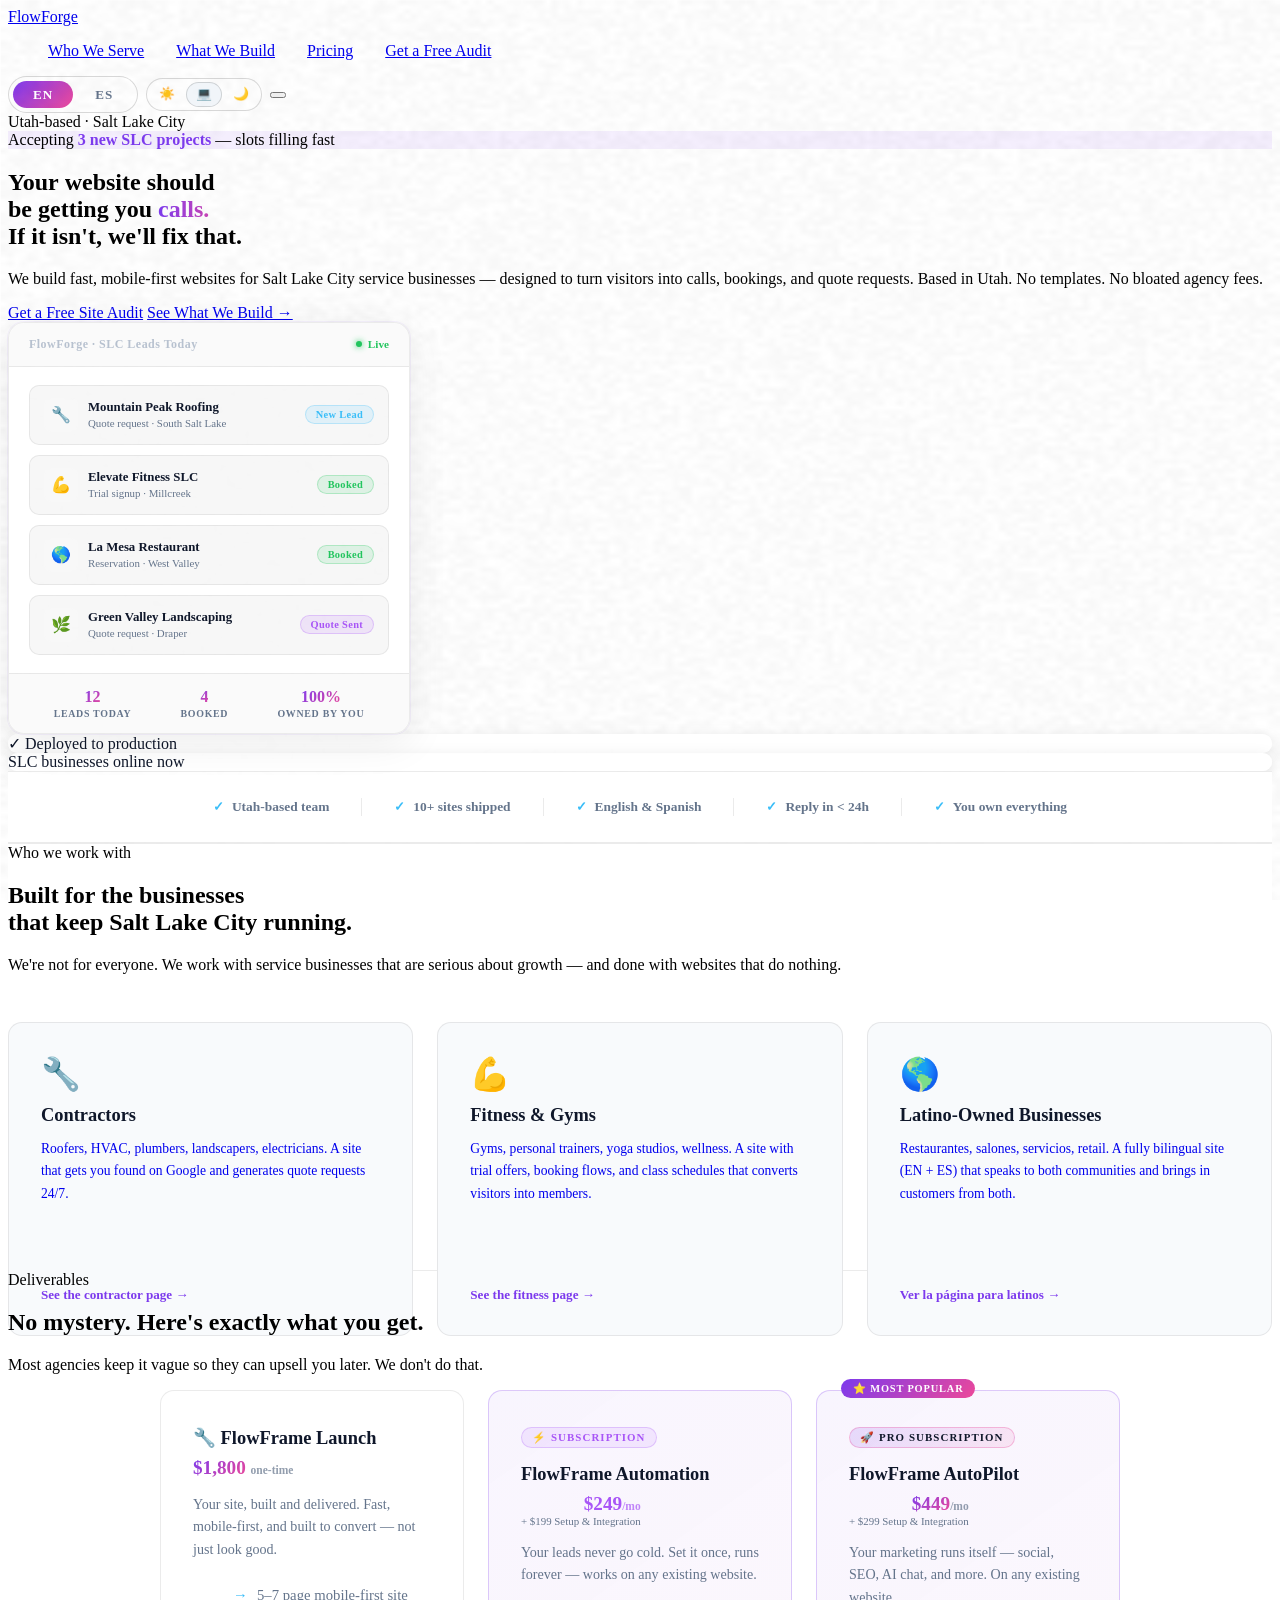
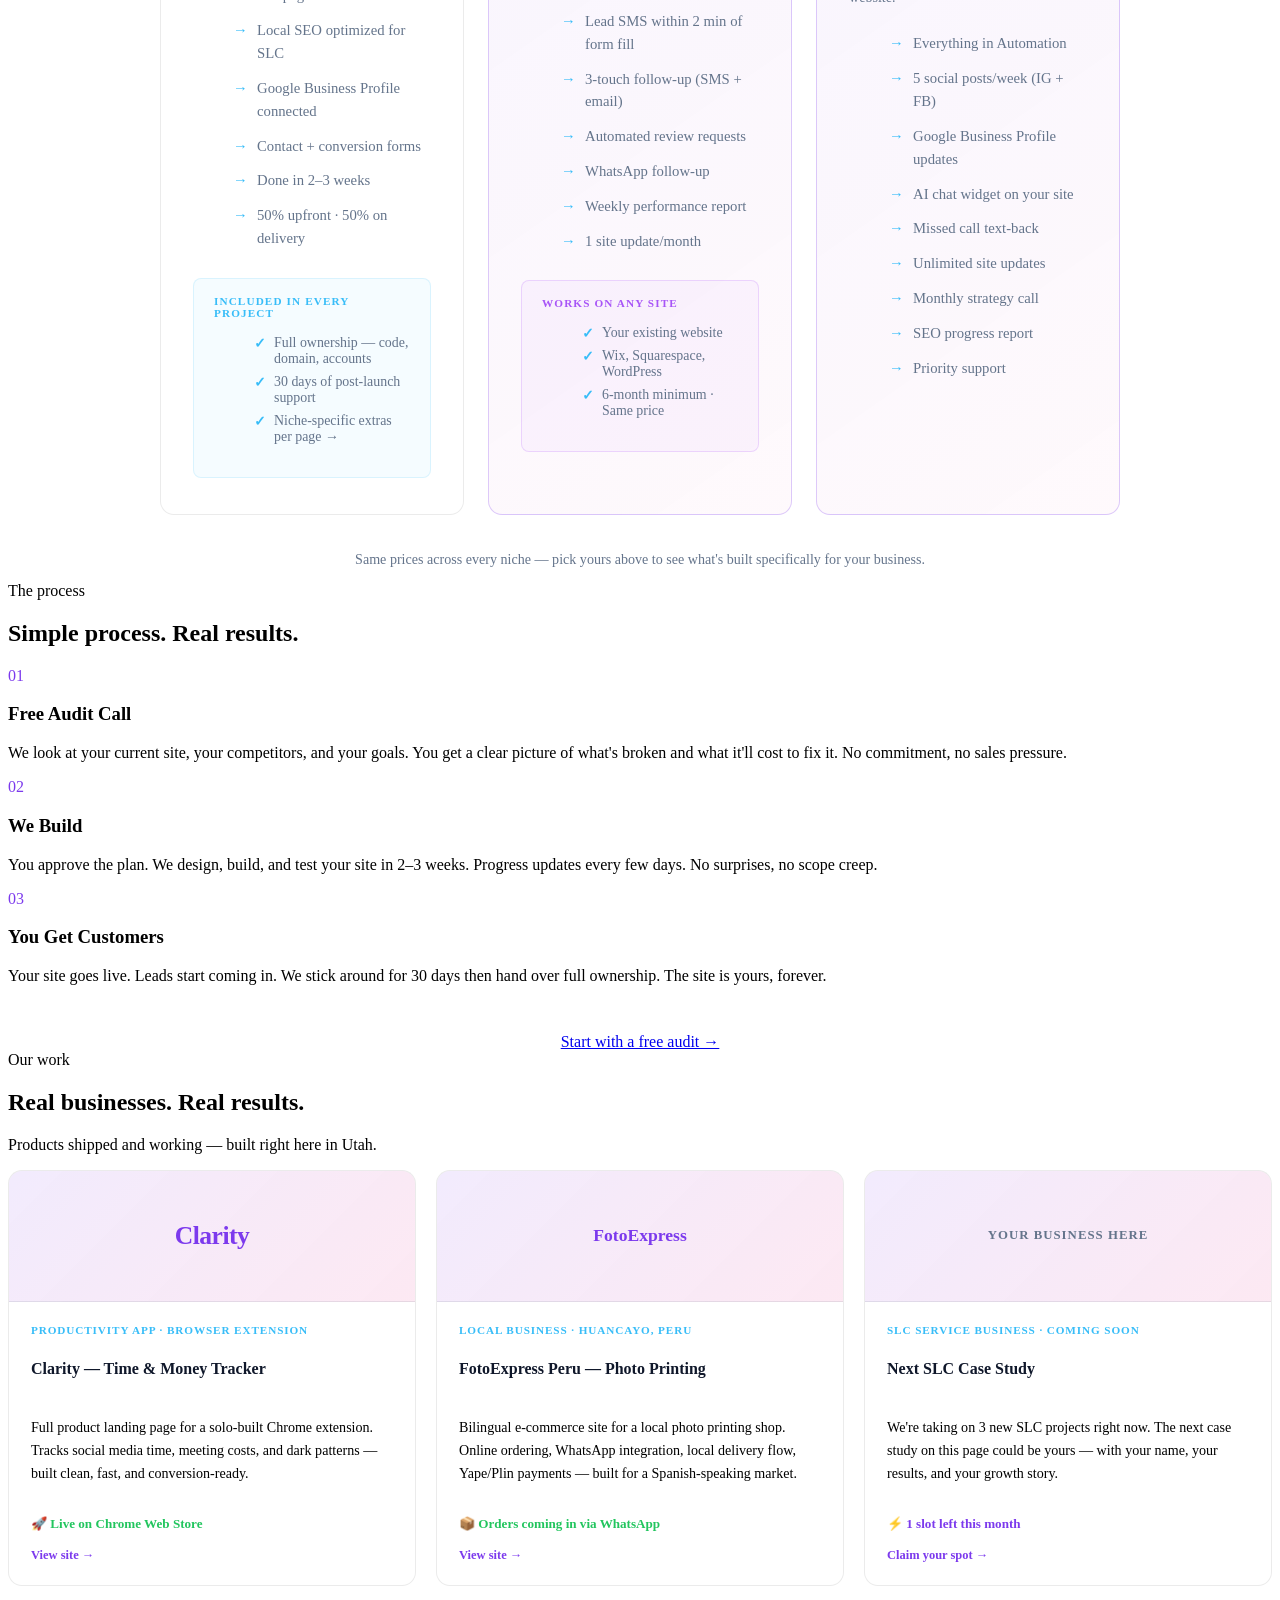
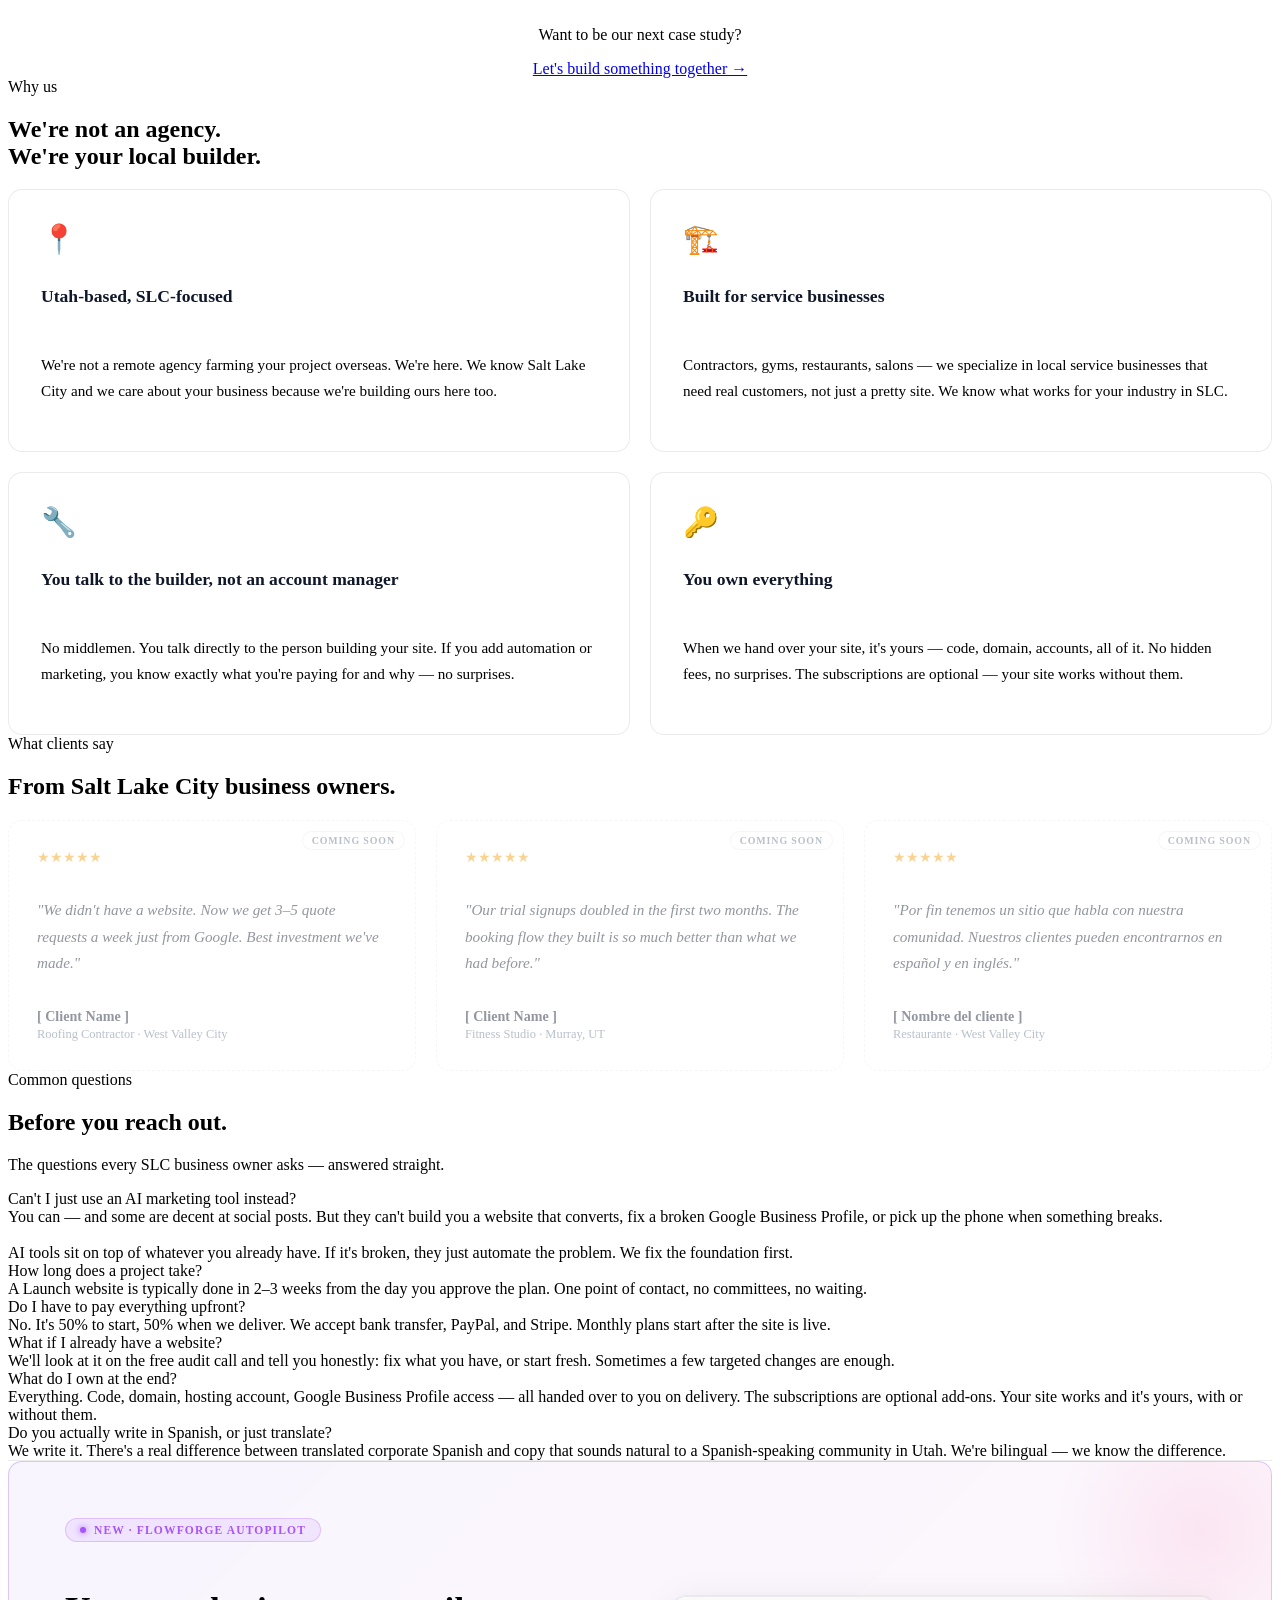
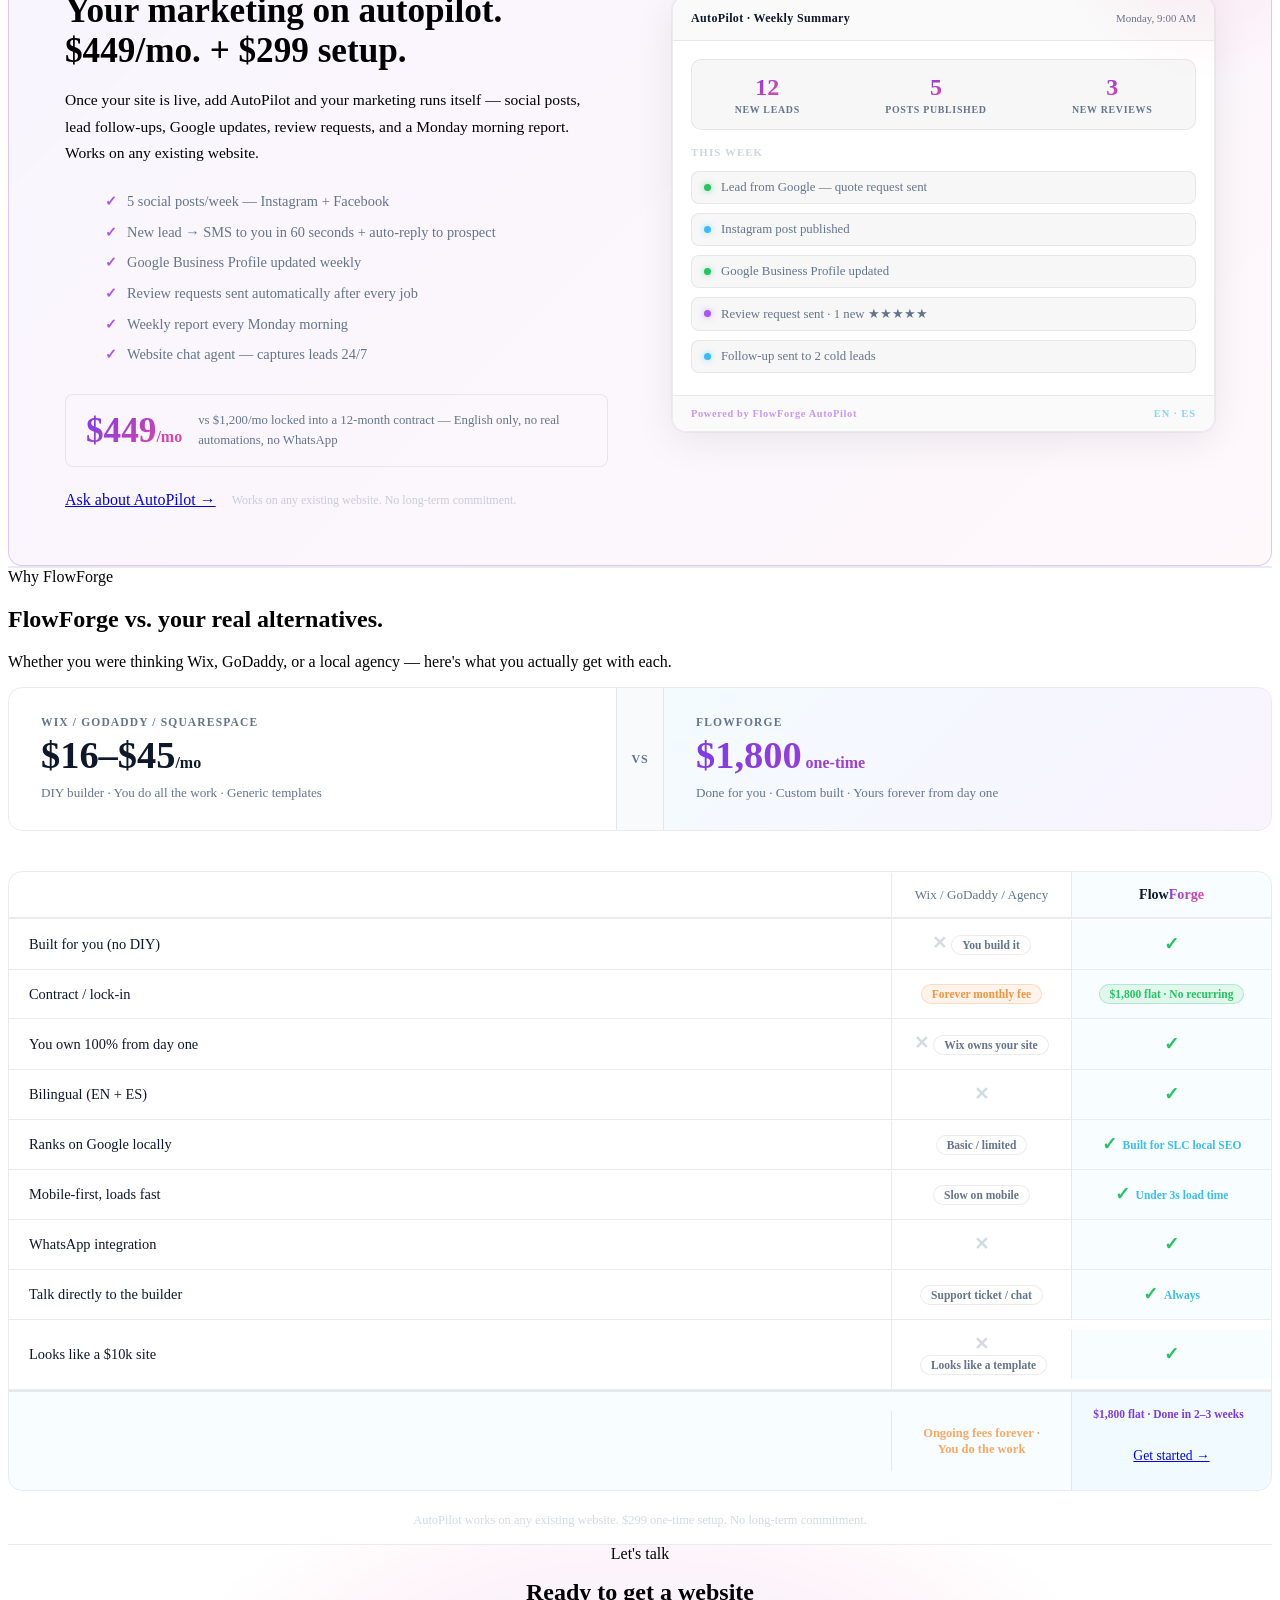
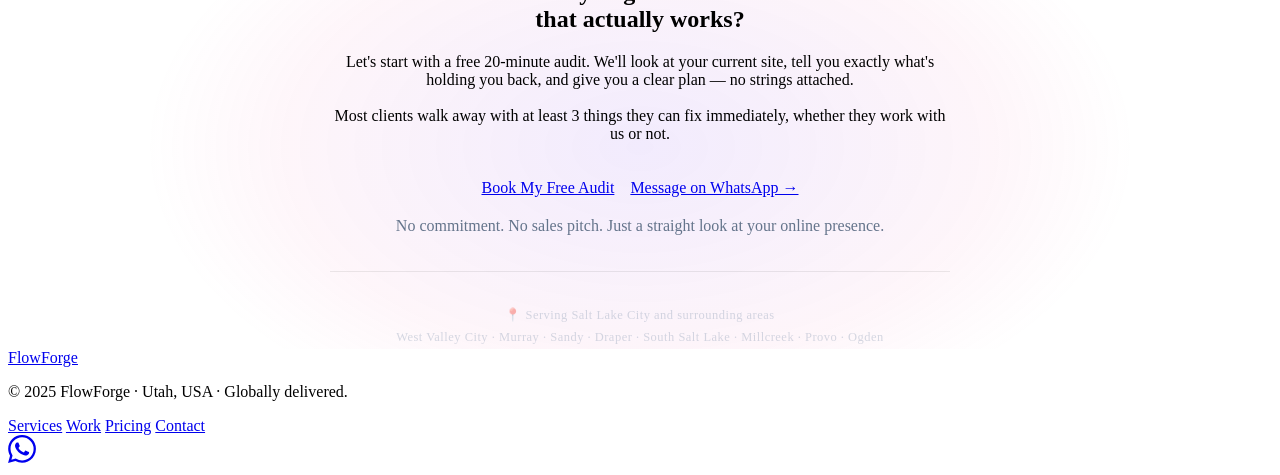
==== commit 6f5b994e: "Remove bilingual references from AutoPilot section on general hub page Social posts and preview card" ====
--- a/slc.html
+++ b/slc.html
@@ -1296,7 +1296,7 @@
     <div class="autopilot-card reveal">
       <div class="autopilot-left">
         <div class="autopilot-badge"><span class="autopilot-dot"></span><span data-i18n="ap.badge">New · FlowForge AutoPilot</span></div>
-        <h2 data-i18n-html="ap.h2">Your marketing on autopilot.<br>$259/mo. 6-month commitment.</h2>
+        <h2 data-i18n-html="ap.h2">Your marketing on autopilot.<br>$449/mo. + $299 setup.</h2>
         <p data-i18n="ap.p">Once your site is live, add AutoPilot and your marketing runs itself — social posts, lead follow-ups, Google updates, review requests, and a Monday morning report. All in English and Spanish.</p>
         <ul class="autopilot-list">
           <li data-i18n="ap.f1">5 social posts/week — Instagram + Facebook, bilingual</li>
@@ -1605,16 +1605,16 @@
     'faq.4.q':'What if I already have a website?','faq.4.a':'We\'ll look at it on the free audit call and tell you honestly: fix what you have, or start fresh. Sometimes a few targeted changes are enough.',
     'faq.5.q':'What do I own at the end?','faq.5.a':'Everything. Code, domain, hosting account, Google Business Profile access — all handed over to you on delivery. The subscriptions are optional add-ons. Your site works and it\'s yours, with or without them.',
     'faq.6.q':'Do you actually write in Spanish, or just translate?','faq.6.a':'We write it. There\'s a real difference between translated corporate Spanish and copy that sounds natural to a Spanish-speaking community in Utah. We\'re bilingual — we know the difference.',
-    'ap.badge':'New · FlowForge AutoPilot','ap.h2':'Your marketing on autopilot.<br>$449/mo. 6-month commitment.',
-    'ap.p':'Once your site is live, add AutoPilot and your marketing runs itself — social posts, lead follow-ups, Google updates, review requests, and a Monday morning report. All in English and Spanish.',
-    'ap.f1':'5 social posts/week — Instagram + Facebook, bilingual','ap.f2':'New lead → SMS to you in 60 seconds + auto-reply to prospect',
+    'ap.badge':'New · FlowForge AutoPilot','ap.h2':'Your marketing on autopilot.<br>$449/mo. + $299 setup.',
+    'ap.p':'Once your site is live, add AutoPilot and your marketing runs itself — social posts, lead follow-ups, Google updates, review requests, and a Monday morning report. Works on any existing website.',
+    'ap.f1':'5 social posts/week — Instagram + Facebook','ap.f2':'New lead → SMS to you in 60 seconds + auto-reply to prospect',
     'ap.f3':'Google Business Profile updated weekly','ap.f4':'Review requests sent automatically after every job',
     'ap.f5':'Weekly report every Monday morning','ap.f6':'Website chat agent — captures leads 24/7',
-    'ap.vs':'vs $299/mo locked into a 12-month contract — English only, no real automations, no WhatsApp',
-    'ap.cta':'Ask about AutoPilot →','ap.note':'6-month commitment. Add-on for FlowForge website clients only.',
+    'ap.vs':'vs $1,200/mo locked into a 12-month contract — English only, no real automations, no WhatsApp',
+    'ap.cta':'Ask about AutoPilot →','ap.note':'Works on any existing website. No long-term commitment.',
     'ap.preview.title':'AutoPilot · Weekly Summary','ap.preview.date':'Monday, 9:00 AM',
     'ap.stat1':'New Leads','ap.stat2':'Posts Published','ap.stat3':'New Reviews','ap.week':'This week',
-    'ap.act1':'Lead from Google — quote request sent','ap.act2':'Instagram post published (EN + ES)',
+    'ap.act1':'Lead from Google — quote request sent','ap.act2':'Instagram post published',
     'ap.act3':'Google Business Profile updated','ap.act4':'Review request sent · 1 new ★★★★★','ap.act5':'Follow-up sent to 2 cold leads',
     'ap.footer':'Powered by FlowForge AutoPilot',
     'cta.label':'Let\'s talk','cta.h2':'Ready to get a website<br>that actually works?',
@@ -1629,7 +1629,7 @@
     'cmp.them.label':'Typical Utah Agency','cmp.cost.them':'$1,200','cmp.mo':'/mo',
     'cmp.them.note':'12-month contract · English only · No real automations',
     'cmp.us.label':'FlowForge AutoPilot','cmp.cost.us':'$449','cmp.mo2':'/mo',
-    'cmp.us.note':'6-month commitment · English + Spanish · Real lead automations',
+    'cmp.us.note':'Works on any site · Real lead automations · No long-term commitment',
     'cmp.col.them':'Typical Agency','cmp.col.ap':'AutoPilot',
     'cmp.r1.feat':'Monthly price','cmp.r1.them':'$1,200/mo','cmp.r1.us':'$449/mo',
     'cmp.r2.feat':'Contract length','cmp.r2.them':'12 months minimum','cmp.r2.us':'6 months only',
@@ -1637,7 +1637,7 @@
     'cmp.r4.feat':'New lead SMS in 60 seconds',
     'cmp.r5.feat':'Auto follow-up sequence',
     'cmp.r6.feat':'WhatsApp integration',
-    'cmp.r7.feat':'Social posts (EN + ES)','cmp.r7.them':'Blog posts only','cmp.r7.us':'5 posts/week',
+    'cmp.r7.feat':'Social posts (IG + FB)','cmp.r7.them':'Blog posts only','cmp.r7.us':'5 posts/week',
     'cmp.r8.feat':'Google review requests','cmp.r8.us':'Automatic after every job',
     'cmp.r9.feat':'Weekly lead report','cmp.r9.them':'Monthly only','cmp.r9.us':'Every Monday morning',
     'cmp.r10.feat':'You own the website','cmp.r10.them':'After 12 months','cmp.r10.us':'From day one',
@@ -1645,7 +1645,7 @@
     'cmp.total.them':'$14,400 minimum · 12 months',
     'cmp.total.us':'$2,694 · 6 months',
     'cmp.cta':'Get started →',
-    'cmp.footnote':'AutoPilot is an add-on for FlowForge website clients. 6-month commitment. No setup fees.',
+    'cmp.footnote':'AutoPilot works on any existing website. $299 one-time setup. No long-term commitment.',
   },
   es: {
     'nav.who':'A quién servimos','nav.what':'Qué construimos','nav.pricing':'Precios','nav.cta':'Auditoría Gratis',
@@ -1751,16 +1751,16 @@
     'faq.4.q':'¿Qué pasa si ya tengo un sitio web?','faq.4.a':'Lo revisaremos en la llamada de auditoría y te diremos honestamente: arregla lo que tienes, o empieza de nuevo. A veces algunos cambios específicos son suficientes.',
     'faq.5.q':'¿Qué soy dueño al final?','faq.5.a':'Todo. Código, dominio, cuenta de hosting, acceso al Perfil de Google Business — todo te lo entregamos al finalizar. Las suscripciones son complementos opcionales. Tu sitio funciona y es tuyo, con o sin ellas.',
     'faq.6.q':'¿Realmente escriben en español o solo traducen?','faq.6.a':'Lo escribimos. Hay una diferencia real entre el español corporativo traducido y el texto que suena natural para la comunidad hispanohablante en Utah. Somos bilingües — lo sabemos.',
-    'ap.badge':'Nuevo · FlowForge AutoPilot','ap.h2':'Tu marketing en piloto automático.<br>$449/mes. Compromiso de 6 meses.',
-    'ap.p':'Una vez que tu sitio esté en vivo, agrega AutoPilot y tu marketing se maneja solo — publicaciones, seguimiento de leads, actualizaciones de Google, solicitudes de reseñas y un reporte cada lunes. Todo en inglés y español.',
+    'ap.badge':'Nuevo · FlowForge AutoPilot','ap.h2':'Tu marketing en piloto automático.<br>$449/mes. + $299 configuración.',
+    'ap.p':'Una vez que tu sitio esté en vivo, agrega AutoPilot y tu marketing se maneja solo — publicaciones, seguimiento de leads, actualizaciones de Google, solicitudes de reseñas y un reporte cada lunes. Funciona en cualquier sitio web.',
     'ap.f1':'5 publicaciones/semana — Instagram + Facebook, bilingüe','ap.f2':'Nuevo lead → SMS a ti en 60 segundos + respuesta automática al prospecto',
     'ap.f3':'Perfil de Google Business actualizado semanalmente','ap.f4':'Solicitudes de reseña enviadas automáticamente después de cada trabajo',
     'ap.f5':'Reporte semanal cada lunes por la mañana','ap.f6':'Agente de chat en el sitio — captura leads 24/7',
-    'ap.vs':'vs $299/mes en un contrato de 12 meses — solo inglés, sin automatizaciones reales, sin WhatsApp',
-    'ap.cta':'Preguntar sobre AutoPilot →','ap.note':'Compromiso de 6 meses. Solo para clientes con sitio web de FlowForge.',
+    'ap.vs':'vs $1,200/mes en un contrato de 12 meses — solo inglés, sin automatizaciones reales, sin WhatsApp',
+    'ap.cta':'Preguntar sobre AutoPilot →','ap.note':'Funciona en cualquier sitio web. Sin compromiso a largo plazo.',
     'ap.preview.title':'AutoPilot · Resumen Semanal','ap.preview.date':'Lunes, 9:00 AM',
     'ap.stat1':'Nuevos Leads','ap.stat2':'Posts Publicados','ap.stat3':'Nuevas Reseñas','ap.week':'Esta semana',
-    'ap.act1':'Lead de Google — solicitud de presupuesto enviada','ap.act2':'Post de Instagram publicado (EN + ES)',
+    'ap.act1':'Lead de Google — solicitud de presupuesto enviada','ap.act2':'Post de Instagram publicado',
     'ap.act3':'Perfil de Google Business actualizado','ap.act4':'Solicitud de reseña enviada · 1 nueva ★★★★★','ap.act5':'Seguimiento enviado a 2 leads fríos',
     'ap.footer':'Impulsado por FlowForge AutoPilot',
     'cta.label':'Hablemos','cta.h2':'¿Listo para tener un sitio web<br>que realmente funcione?',
@@ -1775,7 +1775,7 @@
     'cmp.them.label':'Agencia Típica de Utah','cmp.cost.them':'$1,200','cmp.mo':'/mes',
     'cmp.them.note':'Contrato de 12 meses · Solo inglés · Sin automatizaciones reales',
     'cmp.us.label':'FlowForge AutoPilot','cmp.cost.us':'$449','cmp.mo2':'/mes',
-    'cmp.us.note':'Compromiso de 6 meses · Inglés + Español · Automatizaciones reales',
+    'cmp.us.note':'Funciona en cualquier sitio · Automatizaciones reales · Sin compromiso a largo plazo',
     'cmp.col.them':'Agencia Típica','cmp.col.ap':'AutoPilot',
     'cmp.r1.feat':'Precio mensual','cmp.r1.them':'$1,200/mes','cmp.r1.us':'$449/mes',
     'cmp.r2.feat':'Duración del contrato','cmp.r2.them':'12 meses mínimo','cmp.r2.us':'Solo 6 meses',
@@ -1783,7 +1783,7 @@
     'cmp.r4.feat':'SMS de nuevo lead en 60 segundos',
     'cmp.r5.feat':'Secuencia de seguimiento automático',
     'cmp.r6.feat':'Integración de WhatsApp',
-    'cmp.r7.feat':'Publicaciones sociales (EN + ES)','cmp.r7.them':'Solo blogs','cmp.r7.us':'5 posts/semana',
+    'cmp.r7.feat':'Publicaciones sociales (IG + FB)','cmp.r7.them':'Solo blogs','cmp.r7.us':'5 posts/semana',
     'cmp.r8.feat':'Solicitudes de reseña de Google','cmp.r8.us':'Automático después de cada trabajo',
     'cmp.r9.feat':'Reporte semanal de leads','cmp.r9.them':'Solo mensual','cmp.r9.us':'Cada lunes por la mañana',
     'cmp.r10.feat':'Tú eres dueño del sitio','cmp.r10.them':'Después de 12 meses','cmp.r10.us':'Desde el primer día',
@@ -1791,7 +1791,7 @@
     'cmp.total.them':'$14,400 mínimo · 12 meses',
     'cmp.total.us':'$2,694 · 6 meses',
     'cmp.cta':'Comenzar →',
-    'cmp.footnote':'AutoPilot es un complemento para clientes con sitio web de FlowForge. Compromiso de 6 meses. Sin tarifas de configuración.',
+    'cmp.footnote':'AutoPilot funciona en cualquier sitio web existente. $299 de configuración única. Sin compromiso a largo plazo.',
   }
 };
 
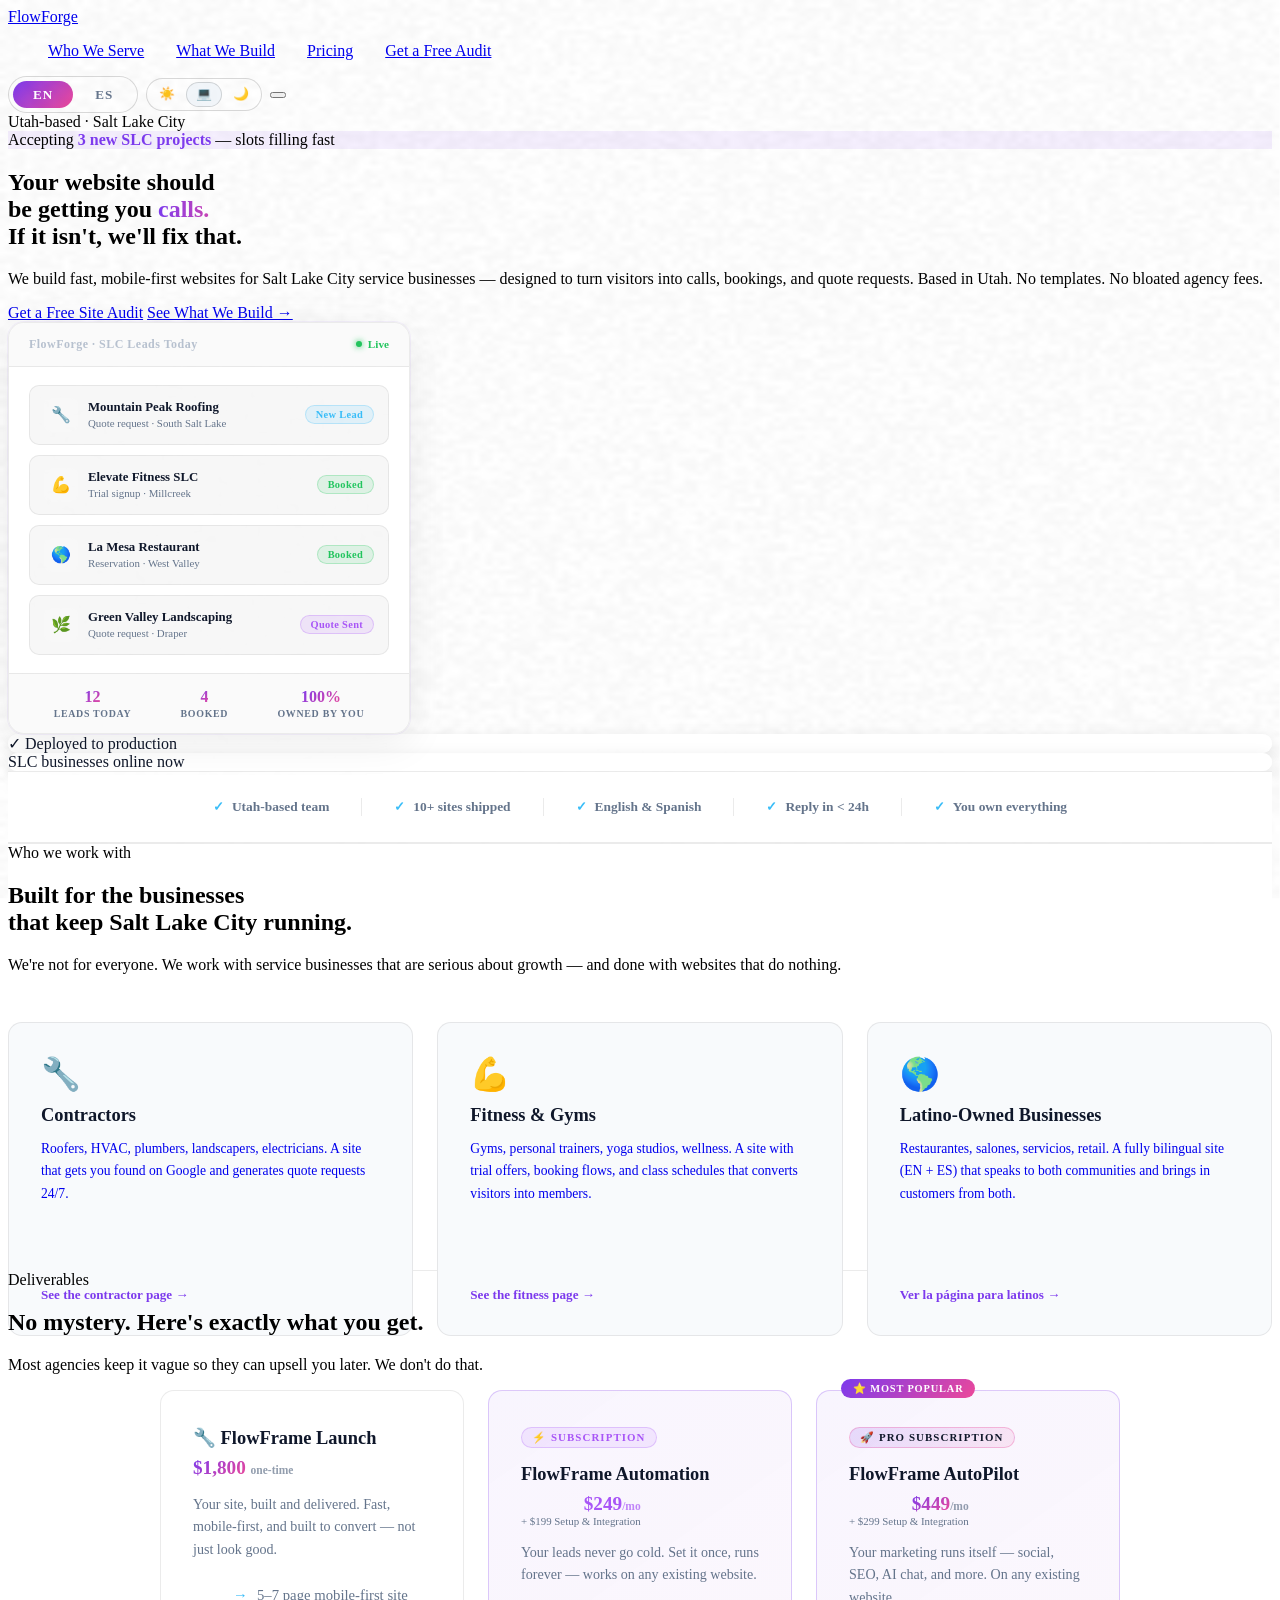
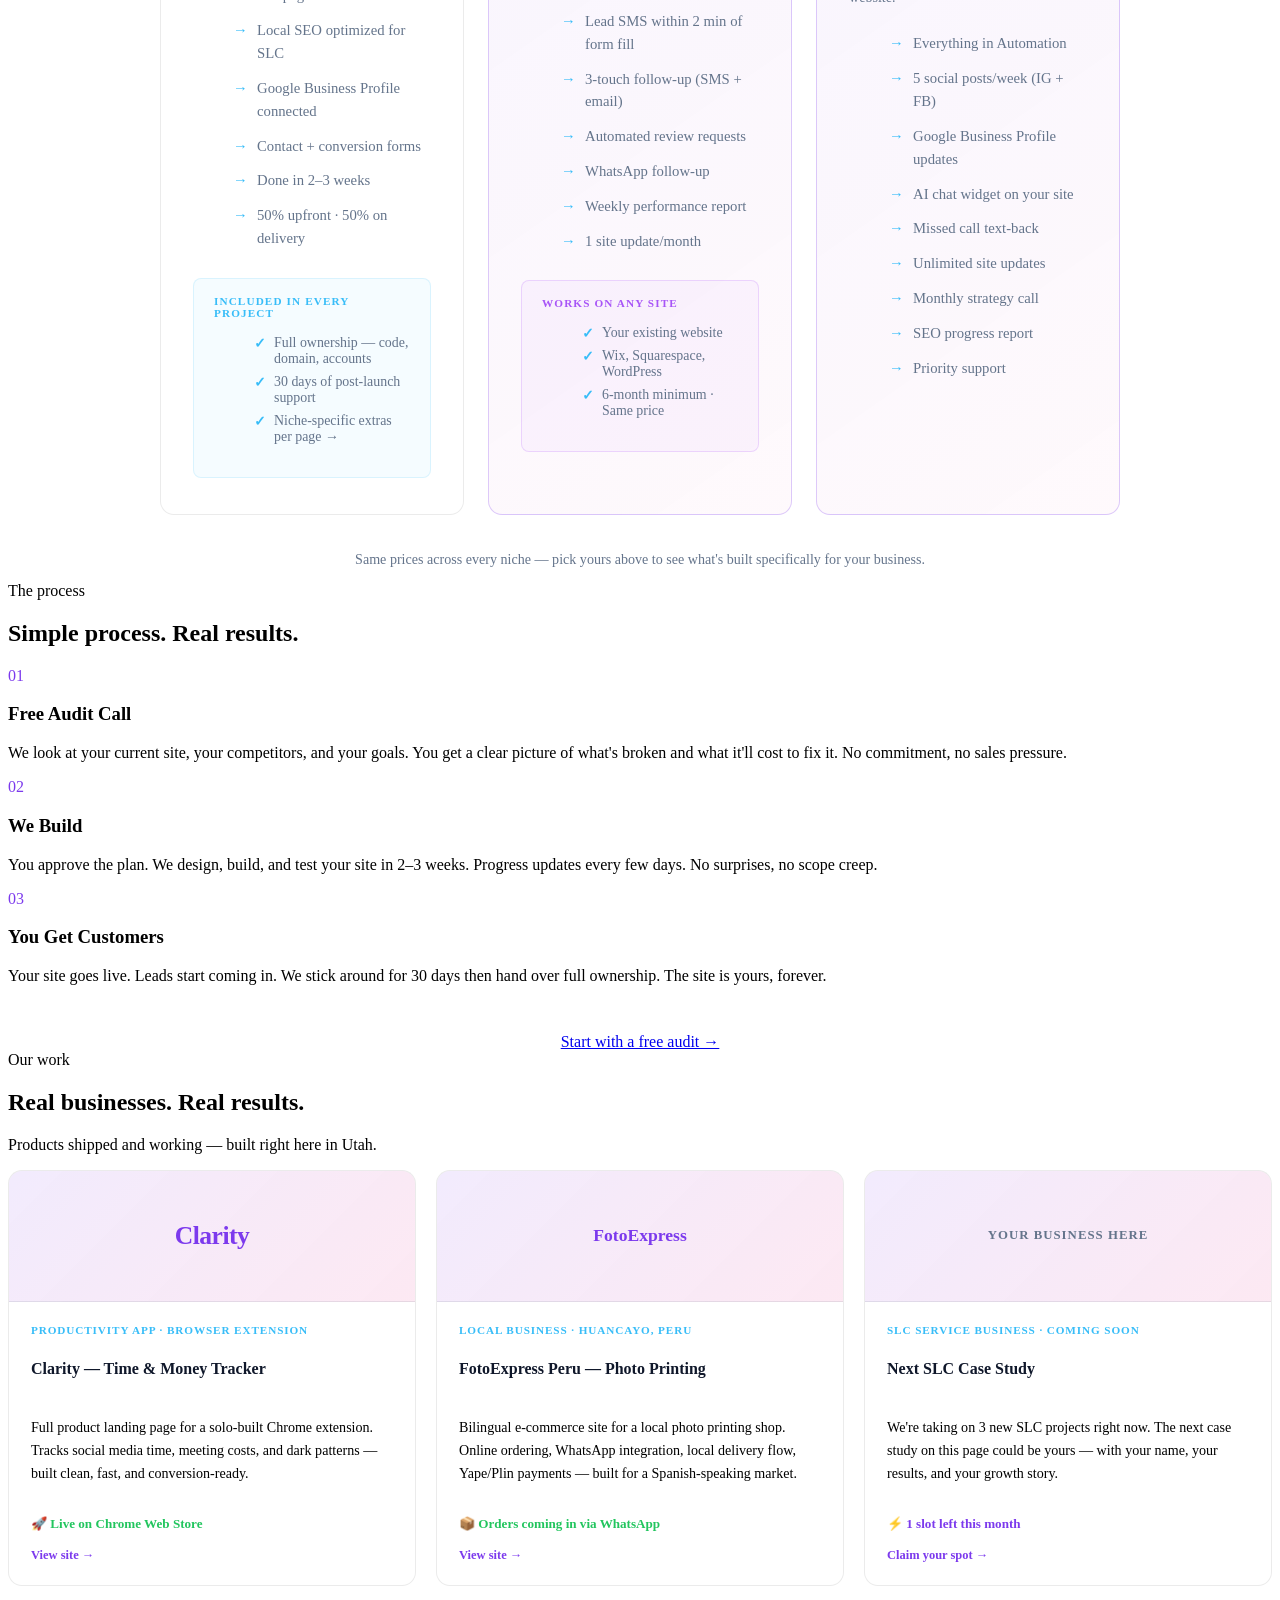
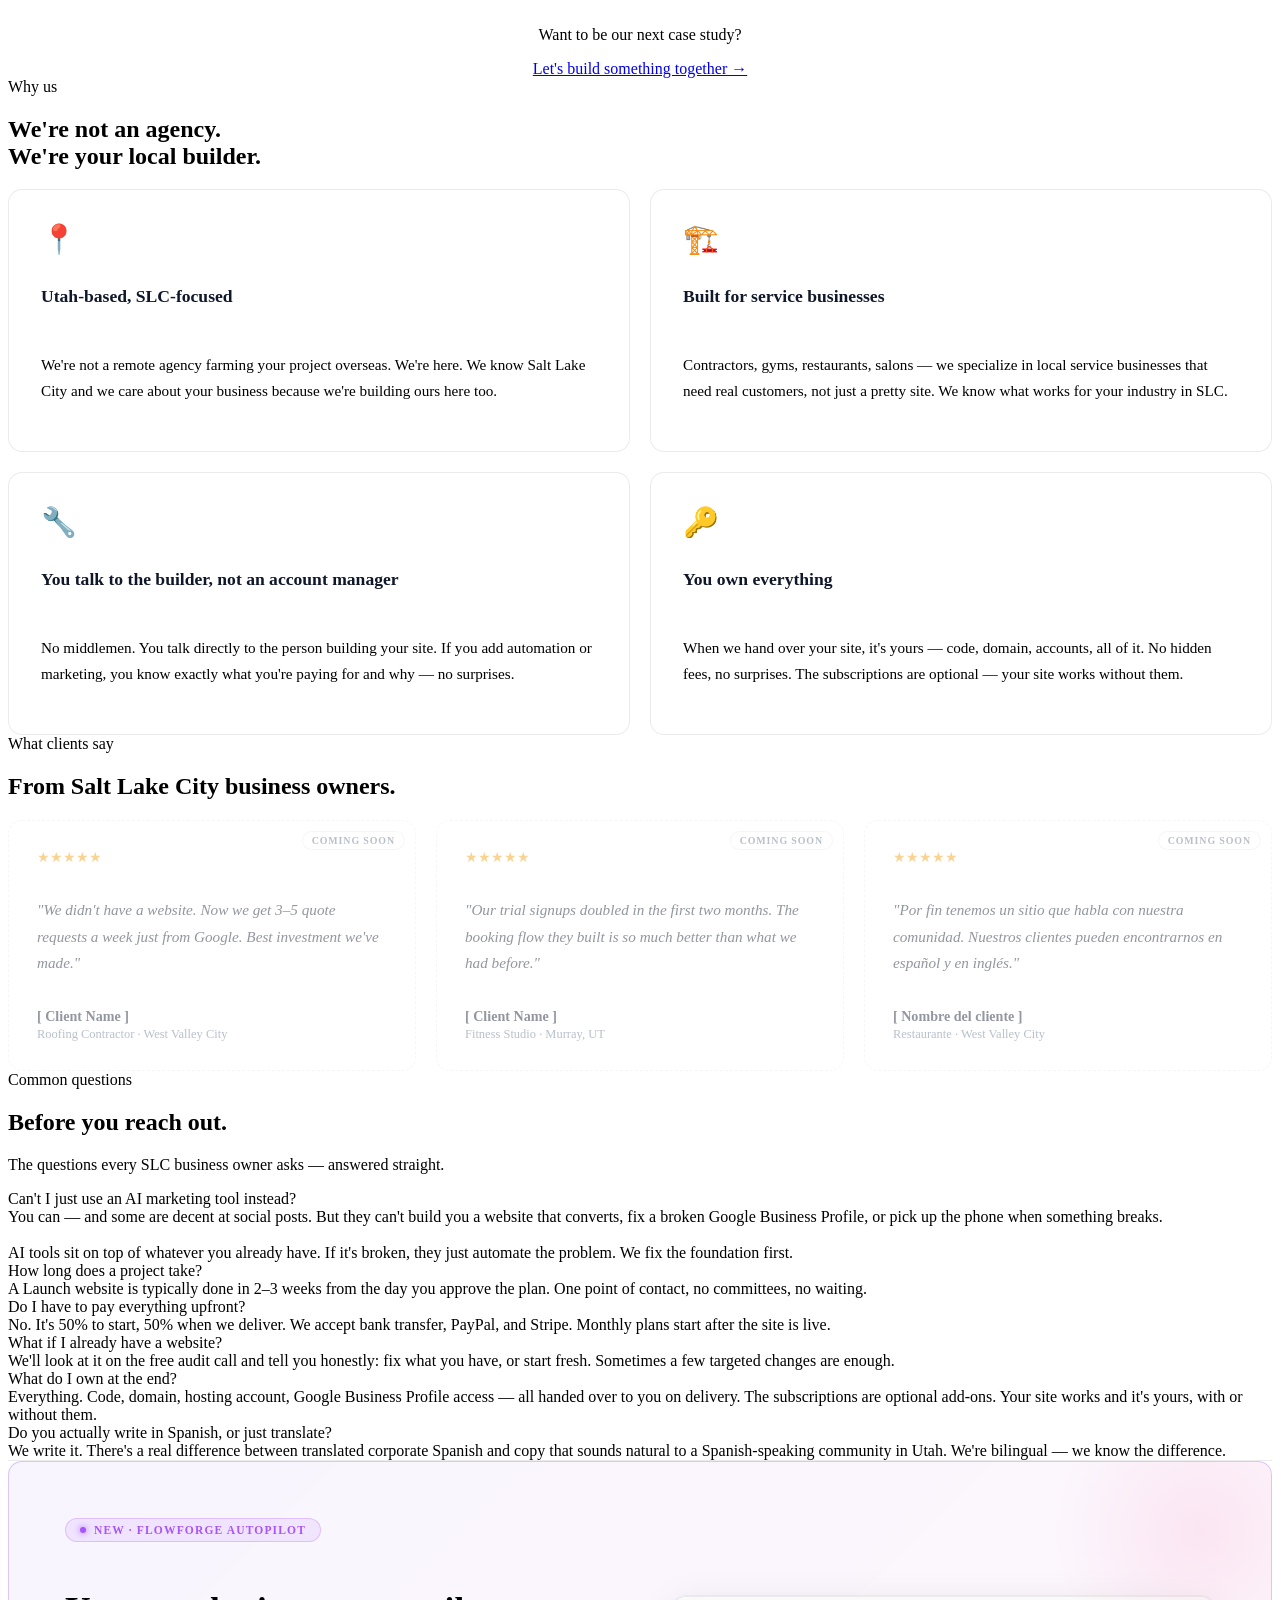
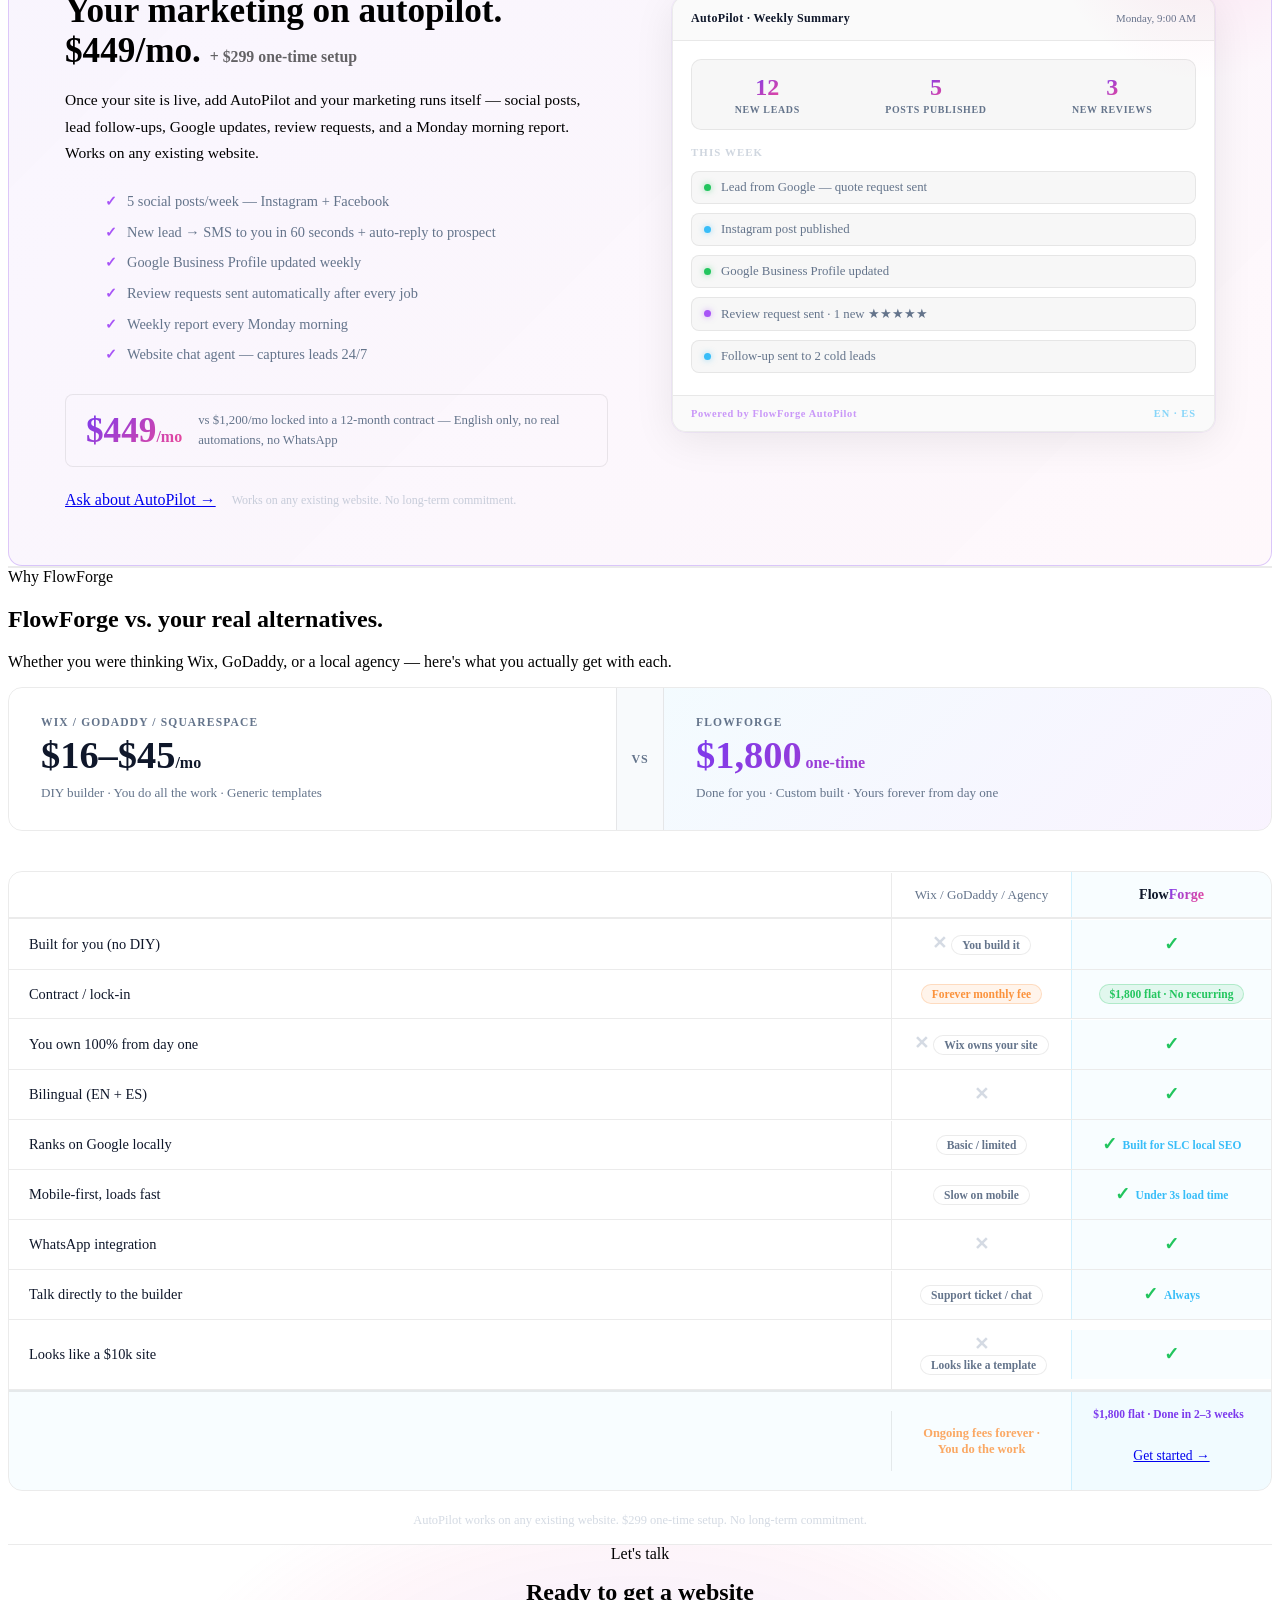
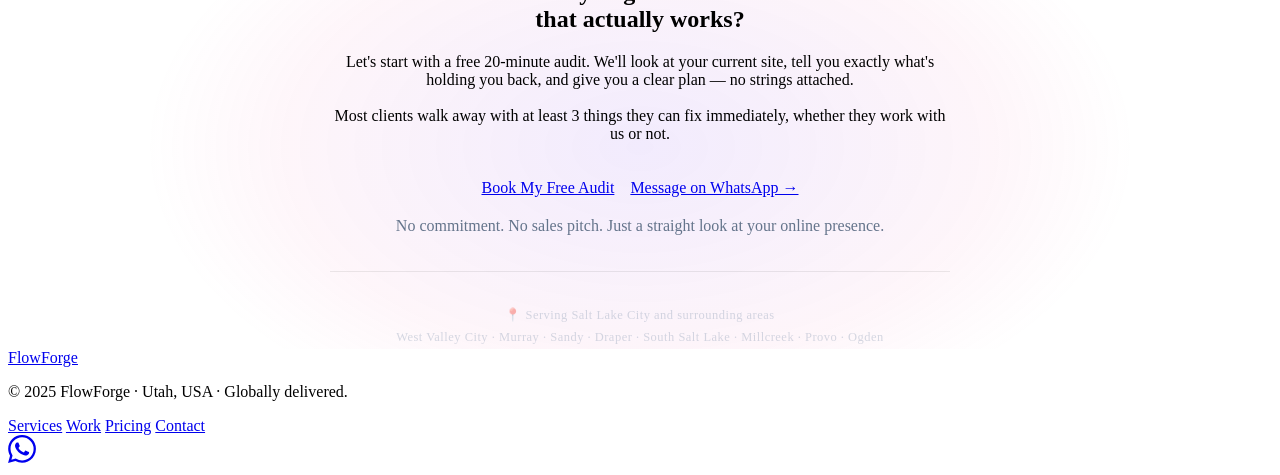
==== commit d983e866: "Make setup fee smaller in AutoPilot headline — visually secondary to monthly price Co-Authored-By: C" ====
--- a/slc.html
+++ b/slc.html
@@ -1296,7 +1296,7 @@
     <div class="autopilot-card reveal">
       <div class="autopilot-left">
         <div class="autopilot-badge"><span class="autopilot-dot"></span><span data-i18n="ap.badge">New · FlowForge AutoPilot</span></div>
-        <h2 data-i18n-html="ap.h2">Your marketing on autopilot.<br>$449/mo. + $299 setup.</h2>
+        <h2 data-i18n-html="ap.h2">Your marketing on autopilot.<br>$449/mo. <span style="font-size:.45em;font-weight:600;opacity:.6;">+ $299 one-time setup</span></h2>
         <p data-i18n="ap.p">Once your site is live, add AutoPilot and your marketing runs itself — social posts, lead follow-ups, Google updates, review requests, and a Monday morning report. All in English and Spanish.</p>
         <ul class="autopilot-list">
           <li data-i18n="ap.f1">5 social posts/week — Instagram + Facebook, bilingual</li>
@@ -1605,7 +1605,7 @@
     'faq.4.q':'What if I already have a website?','faq.4.a':'We\'ll look at it on the free audit call and tell you honestly: fix what you have, or start fresh. Sometimes a few targeted changes are enough.',
     'faq.5.q':'What do I own at the end?','faq.5.a':'Everything. Code, domain, hosting account, Google Business Profile access — all handed over to you on delivery. The subscriptions are optional add-ons. Your site works and it\'s yours, with or without them.',
     'faq.6.q':'Do you actually write in Spanish, or just translate?','faq.6.a':'We write it. There\'s a real difference between translated corporate Spanish and copy that sounds natural to a Spanish-speaking community in Utah. We\'re bilingual — we know the difference.',
-    'ap.badge':'New · FlowForge AutoPilot','ap.h2':'Your marketing on autopilot.<br>$449/mo. + $299 setup.',
+    'ap.badge':'New · FlowForge AutoPilot','ap.h2':'Your marketing on autopilot.<br>$449/mo. <span style="font-size:.45em;font-weight:600;opacity:.6;">+ $299 one-time setup</span>',
     'ap.p':'Once your site is live, add AutoPilot and your marketing runs itself — social posts, lead follow-ups, Google updates, review requests, and a Monday morning report. Works on any existing website.',
     'ap.f1':'5 social posts/week — Instagram + Facebook','ap.f2':'New lead → SMS to you in 60 seconds + auto-reply to prospect',
     'ap.f3':'Google Business Profile updated weekly','ap.f4':'Review requests sent automatically after every job',
@@ -1751,7 +1751,7 @@
     'faq.4.q':'¿Qué pasa si ya tengo un sitio web?','faq.4.a':'Lo revisaremos en la llamada de auditoría y te diremos honestamente: arregla lo que tienes, o empieza de nuevo. A veces algunos cambios específicos son suficientes.',
     'faq.5.q':'¿Qué soy dueño al final?','faq.5.a':'Todo. Código, dominio, cuenta de hosting, acceso al Perfil de Google Business — todo te lo entregamos al finalizar. Las suscripciones son complementos opcionales. Tu sitio funciona y es tuyo, con o sin ellas.',
     'faq.6.q':'¿Realmente escriben en español o solo traducen?','faq.6.a':'Lo escribimos. Hay una diferencia real entre el español corporativo traducido y el texto que suena natural para la comunidad hispanohablante en Utah. Somos bilingües — lo sabemos.',
-    'ap.badge':'Nuevo · FlowForge AutoPilot','ap.h2':'Tu marketing en piloto automático.<br>$449/mes. + $299 configuración.',
+    'ap.badge':'Nuevo · FlowForge AutoPilot','ap.h2':'Tu marketing en piloto automático.<br>$449/mes. <span style="font-size:.45em;font-weight:600;opacity:.6;">+ $299 configuración única</span>',
     'ap.p':'Una vez que tu sitio esté en vivo, agrega AutoPilot y tu marketing se maneja solo — publicaciones, seguimiento de leads, actualizaciones de Google, solicitudes de reseñas y un reporte cada lunes. Funciona en cualquier sitio web.',
     'ap.f1':'5 publicaciones/semana — Instagram + Facebook, bilingüe','ap.f2':'Nuevo lead → SMS a ti en 60 segundos + respuesta automática al prospecto',
     'ap.f3':'Perfil de Google Business actualizado semanalmente','ap.f4':'Solicitudes de reseña enviadas automáticamente después de cada trabajo',
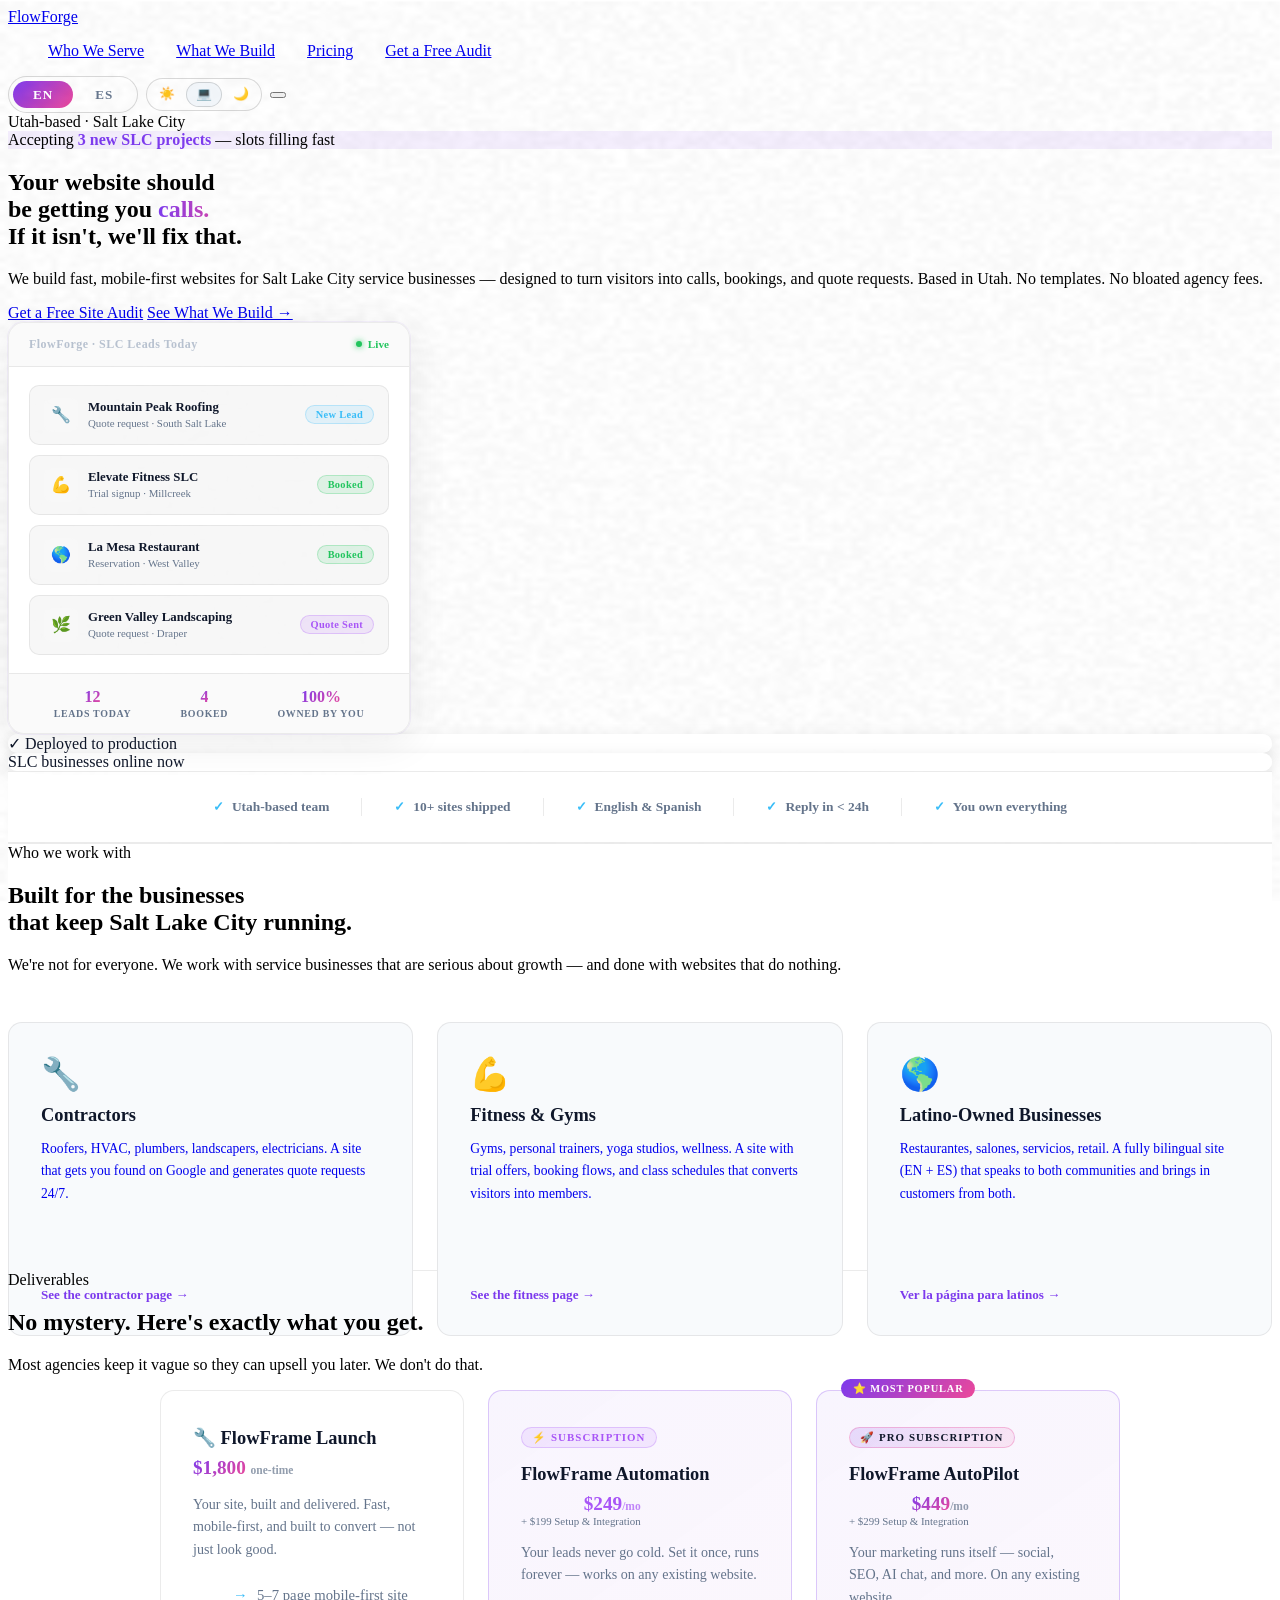
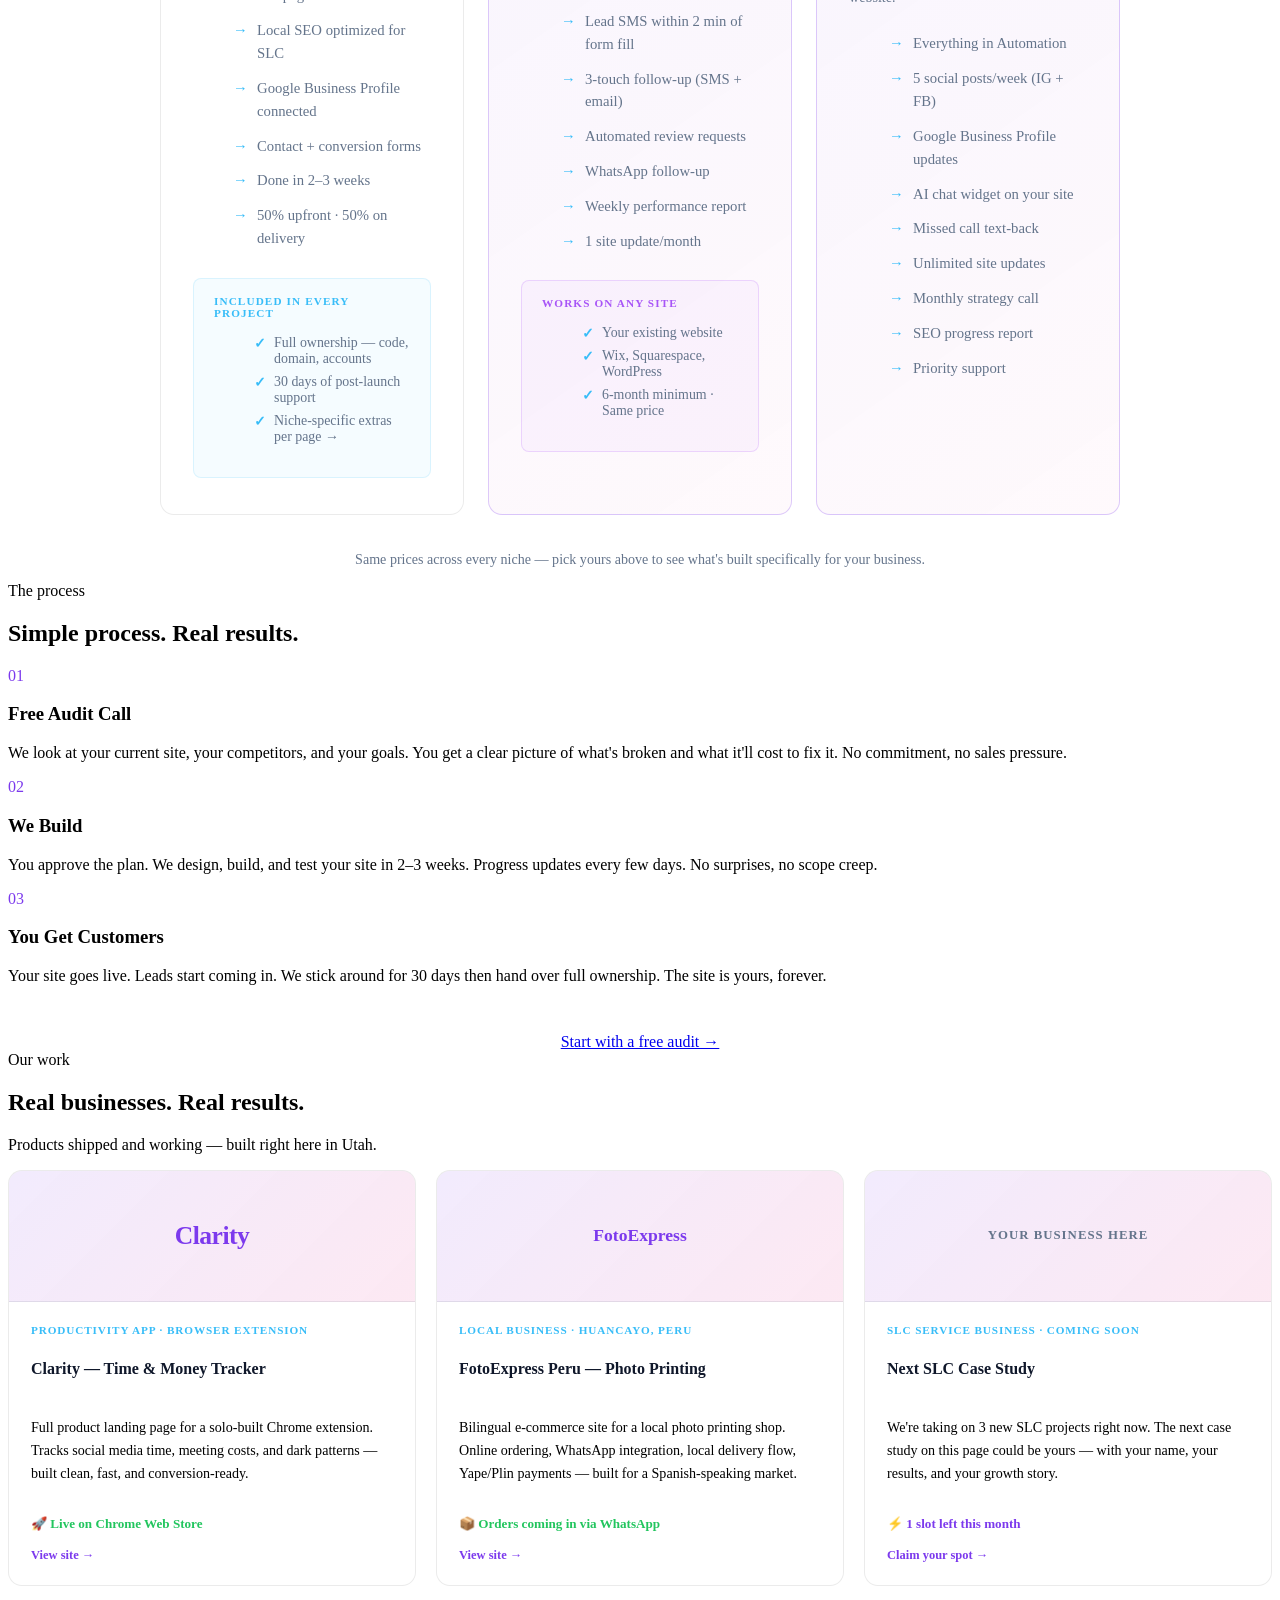
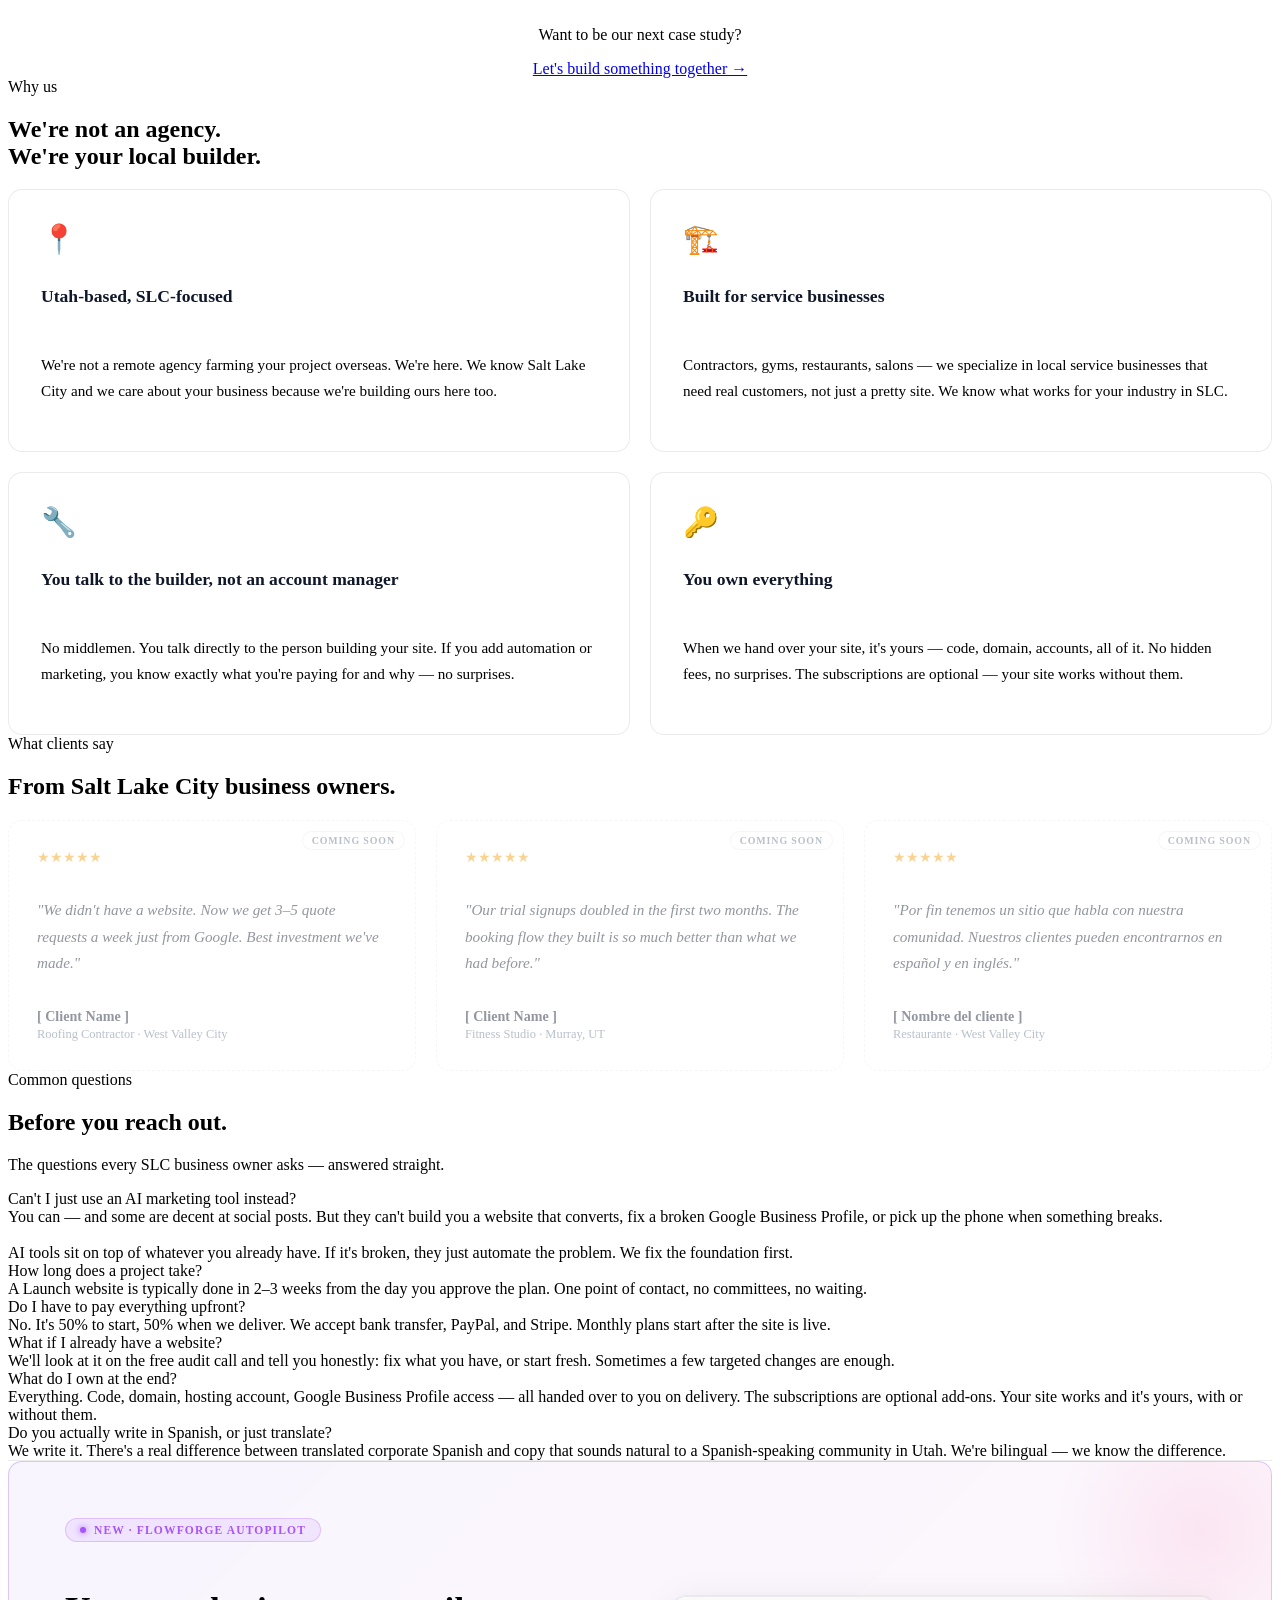
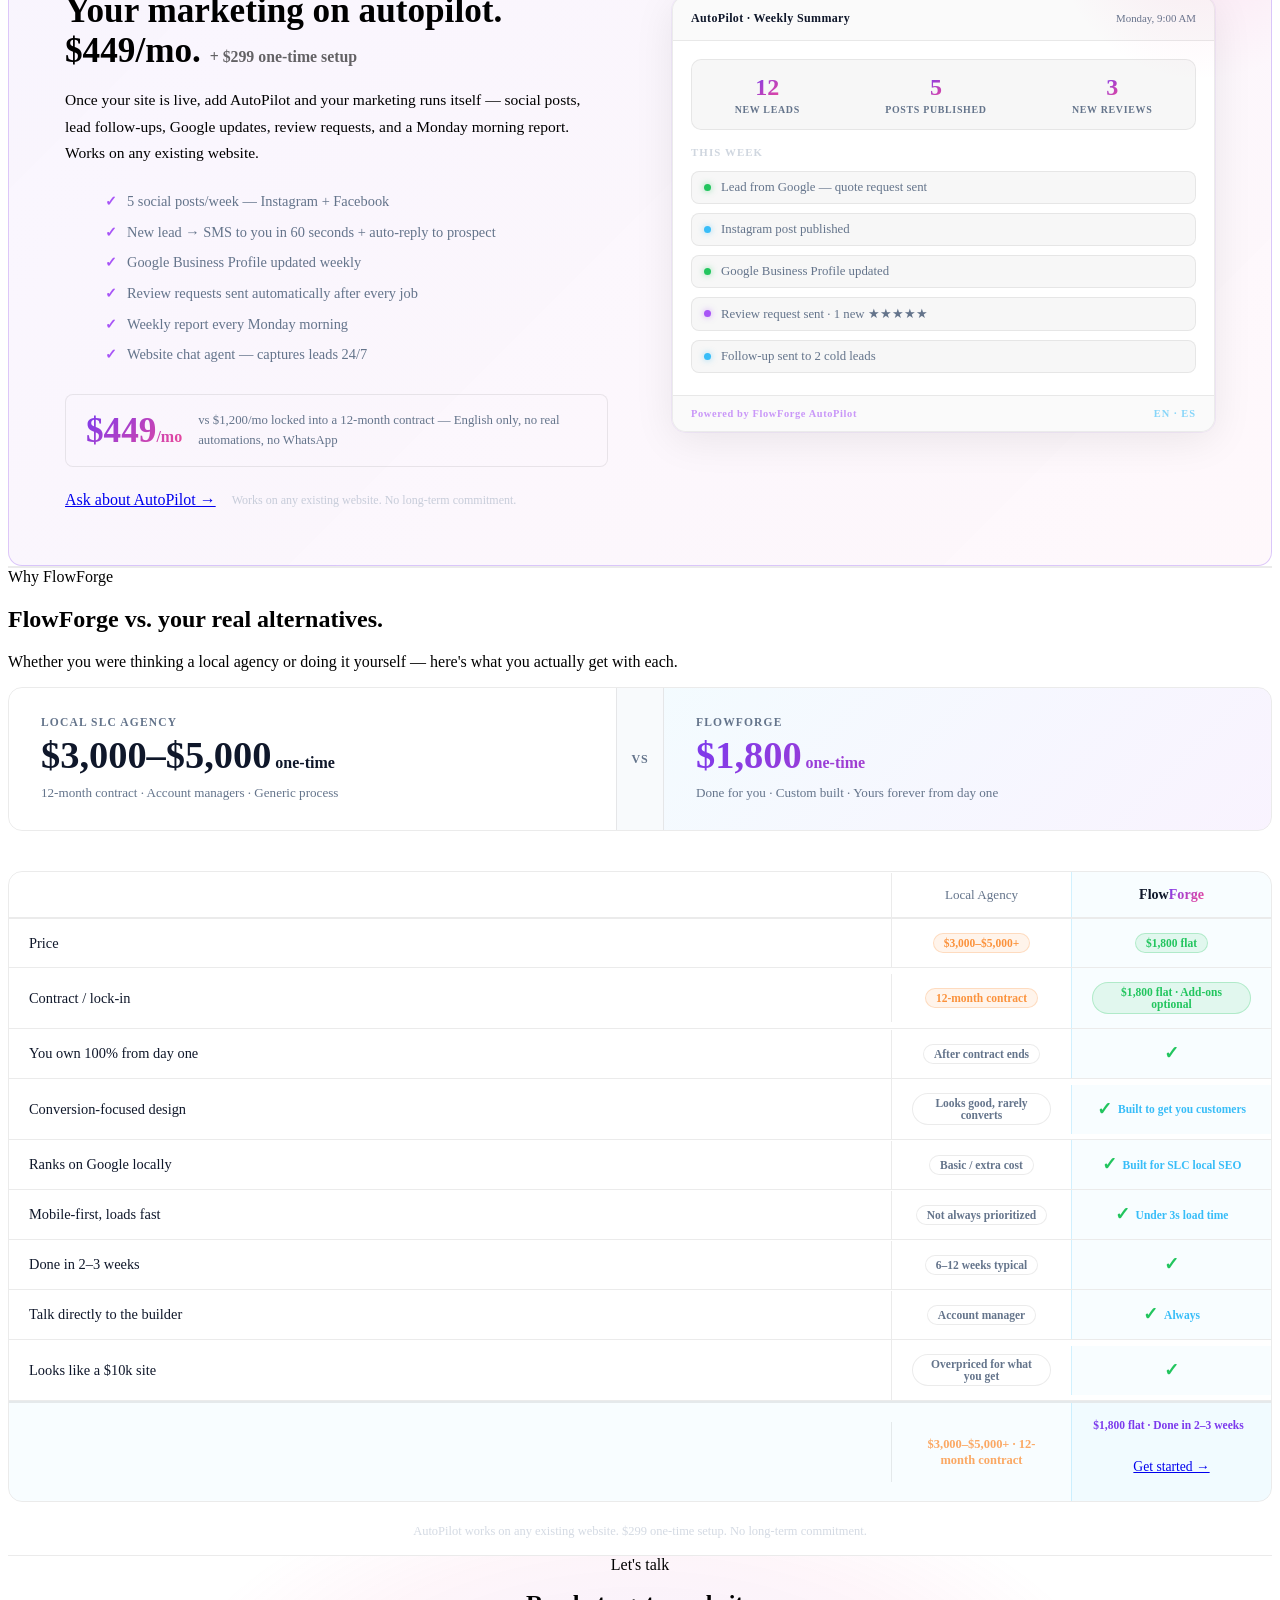
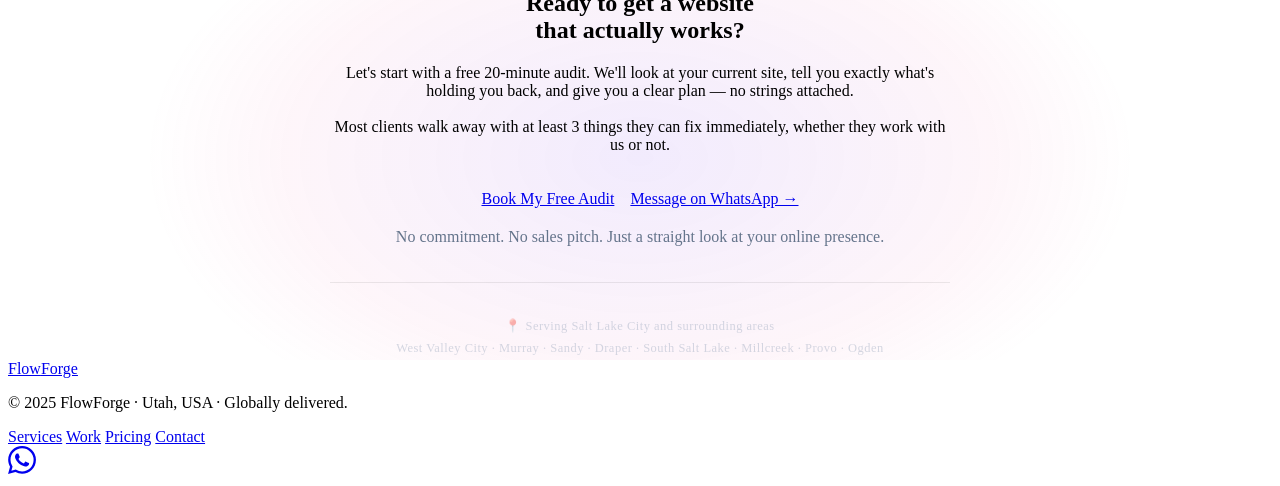
==== commit 2c582ff1: "Overhaul comparison table: agency vs FlowForge, fix all conflicts - Competitor: Wix/GoDaddy ($16-45/" ====
--- a/slc.html
+++ b/slc.html
@@ -1352,15 +1352,15 @@
     <div class="section-header reveal">
       <span class="label">Why FlowForge</span>
       <h2>FlowForge vs. your real alternatives.</h2>
-      <p>Whether you were thinking Wix, GoDaddy, or a local agency — here's what you actually get with each.</p>
+      <p>Whether you were thinking a local agency or doing it yourself — here's what you actually get with each.</p>
     </div>
 
     <!-- TOP STRIP: cost comparison -->
     <div class="cmp-cost-strip reveal">
       <div class="cmp-cost-block cmp-them">
-        <div class="cmp-cost-label">Wix / GoDaddy / Squarespace</div>
-        <div class="cmp-cost-price">$16–$45<span>/mo</span></div>
-        <div class="cmp-cost-note">DIY builder · You do all the work · Generic templates</div>
+        <div class="cmp-cost-label">Local SLC Agency</div>
+        <div class="cmp-cost-price">$3,000–$5,000<span> one-time</span></div>
+        <div class="cmp-cost-note">12-month contract · Account managers · Generic process</div>
       </div>
       <div class="cmp-cost-vs">VS</div>
       <div class="cmp-cost-block cmp-us">
@@ -1376,7 +1376,7 @@
       <!-- Header row -->
       <div class="cmp-row cmp-header">
         <div class="cmp-col-feature"></div>
-        <div class="cmp-col-them">Wix / GoDaddy / Agency</div>
+        <div class="cmp-col-them">Local Agency</div>
         <div class="cmp-col-us">
           <span class="cmp-us-logo">Flow<span>Forge</span></span>
         </div>
@@ -1384,56 +1384,56 @@
 
       <!-- Rows -->
       <div class="cmp-row reveal">
-        <div class="cmp-col-feature">Built for you (no DIY)</div>
-        <div class="cmp-col-them"><span class="cmp-x">✕</span><span class="cmp-badge-meh" style="margin-left:4px;">You build it</span></div>
-        <div class="cmp-col-us"><span class="cmp-check">✓</span></div>
+        <div class="cmp-col-feature">Price</div>
+        <div class="cmp-col-them"><span class="cmp-badge-bad">$3,000–$5,000+</span></div>
+        <div class="cmp-col-us"><span class="cmp-badge-good">$1,800 flat</span></div>
       </div>
 
       <div class="cmp-row reveal">
         <div class="cmp-col-feature">Contract / lock-in</div>
-        <div class="cmp-col-them"><span class="cmp-badge-bad">Forever monthly fee</span></div>
-        <div class="cmp-col-us"><span class="cmp-badge-good">$1,800 flat · No recurring</span></div>
+        <div class="cmp-col-them"><span class="cmp-badge-bad">12-month contract</span></div>
+        <div class="cmp-col-us"><span class="cmp-badge-good">$1,800 flat · Add-ons optional</span></div>
       </div>
 
       <div class="cmp-row reveal">
         <div class="cmp-col-feature">You own 100% from day one</div>
-        <div class="cmp-col-them"><span class="cmp-x">✕</span><span class="cmp-badge-meh" style="margin-left:4px;">Wix owns your site</span></div>
+        <div class="cmp-col-them"><span class="cmp-badge-meh">After contract ends</span></div>
         <div class="cmp-col-us"><span class="cmp-check">✓</span></div>
       </div>
 
       <div class="cmp-row reveal">
-        <div class="cmp-col-feature">Bilingual (EN + ES)</div>
-        <div class="cmp-col-them"><span class="cmp-x">✕</span></div>
-        <div class="cmp-col-us"><span class="cmp-check">✓</span></div>
+        <div class="cmp-col-feature">Conversion-focused design</div>
+        <div class="cmp-col-them"><span class="cmp-badge-meh">Looks good, rarely converts</span></div>
+        <div class="cmp-col-us"><span class="cmp-check">✓</span><span class="cmp-us-note">Built to get you customers</span></div>
       </div>
 
       <div class="cmp-row reveal">
         <div class="cmp-col-feature">Ranks on Google locally</div>
-        <div class="cmp-col-them"><span class="cmp-badge-meh">Basic / limited</span></div>
+        <div class="cmp-col-them"><span class="cmp-badge-meh">Basic / extra cost</span></div>
         <div class="cmp-col-us"><span class="cmp-check">✓</span><span class="cmp-us-note">Built for SLC local SEO</span></div>
       </div>
 
       <div class="cmp-row reveal">
         <div class="cmp-col-feature">Mobile-first, loads fast</div>
-        <div class="cmp-col-them"><span class="cmp-badge-meh">Slow on mobile</span></div>
+        <div class="cmp-col-them"><span class="cmp-badge-meh">Not always prioritized</span></div>
         <div class="cmp-col-us"><span class="cmp-check">✓</span><span class="cmp-us-note">Under 3s load time</span></div>
       </div>
 
       <div class="cmp-row reveal">
-        <div class="cmp-col-feature">WhatsApp integration</div>
-        <div class="cmp-col-them"><span class="cmp-x">✕</span></div>
+        <div class="cmp-col-feature">Done in 2–3 weeks</div>
+        <div class="cmp-col-them"><span class="cmp-badge-meh">6–12 weeks typical</span></div>
         <div class="cmp-col-us"><span class="cmp-check">✓</span></div>
       </div>
 
       <div class="cmp-row reveal">
         <div class="cmp-col-feature">Talk directly to the builder</div>
-        <div class="cmp-col-them"><span class="cmp-badge-meh">Support ticket / chat</span></div>
+        <div class="cmp-col-them"><span class="cmp-badge-meh">Account manager</span></div>
         <div class="cmp-col-us"><span class="cmp-check">✓</span><span class="cmp-us-note">Always</span></div>
       </div>
 
       <div class="cmp-row reveal">
         <div class="cmp-col-feature">Looks like a $10k site</div>
-        <div class="cmp-col-them"><span class="cmp-x">✕</span><span class="cmp-badge-meh" style="margin-left:4px;">Looks like a template</span></div>
+        <div class="cmp-col-them"><span class="cmp-badge-meh">Overpriced for what you get</span></div>
         <div class="cmp-col-us"><span class="cmp-check">✓</span></div>
       </div>
 
@@ -1441,7 +1441,7 @@
       <div class="cmp-row cmp-cta-row">
         <div class="cmp-col-feature"></div>
         <div class="cmp-col-them">
-          <span class="cmp-total-label">Ongoing fees forever · You do the work</span>
+          <span class="cmp-total-label">$3,000–$5,000+ · 12-month contract</span>
         </div>
         <div class="cmp-col-us">
           <span class="cmp-total-label" style="color:var(--accent);font-size:.72rem;">$1,800 flat · Done in 2–3 weeks</span><br>
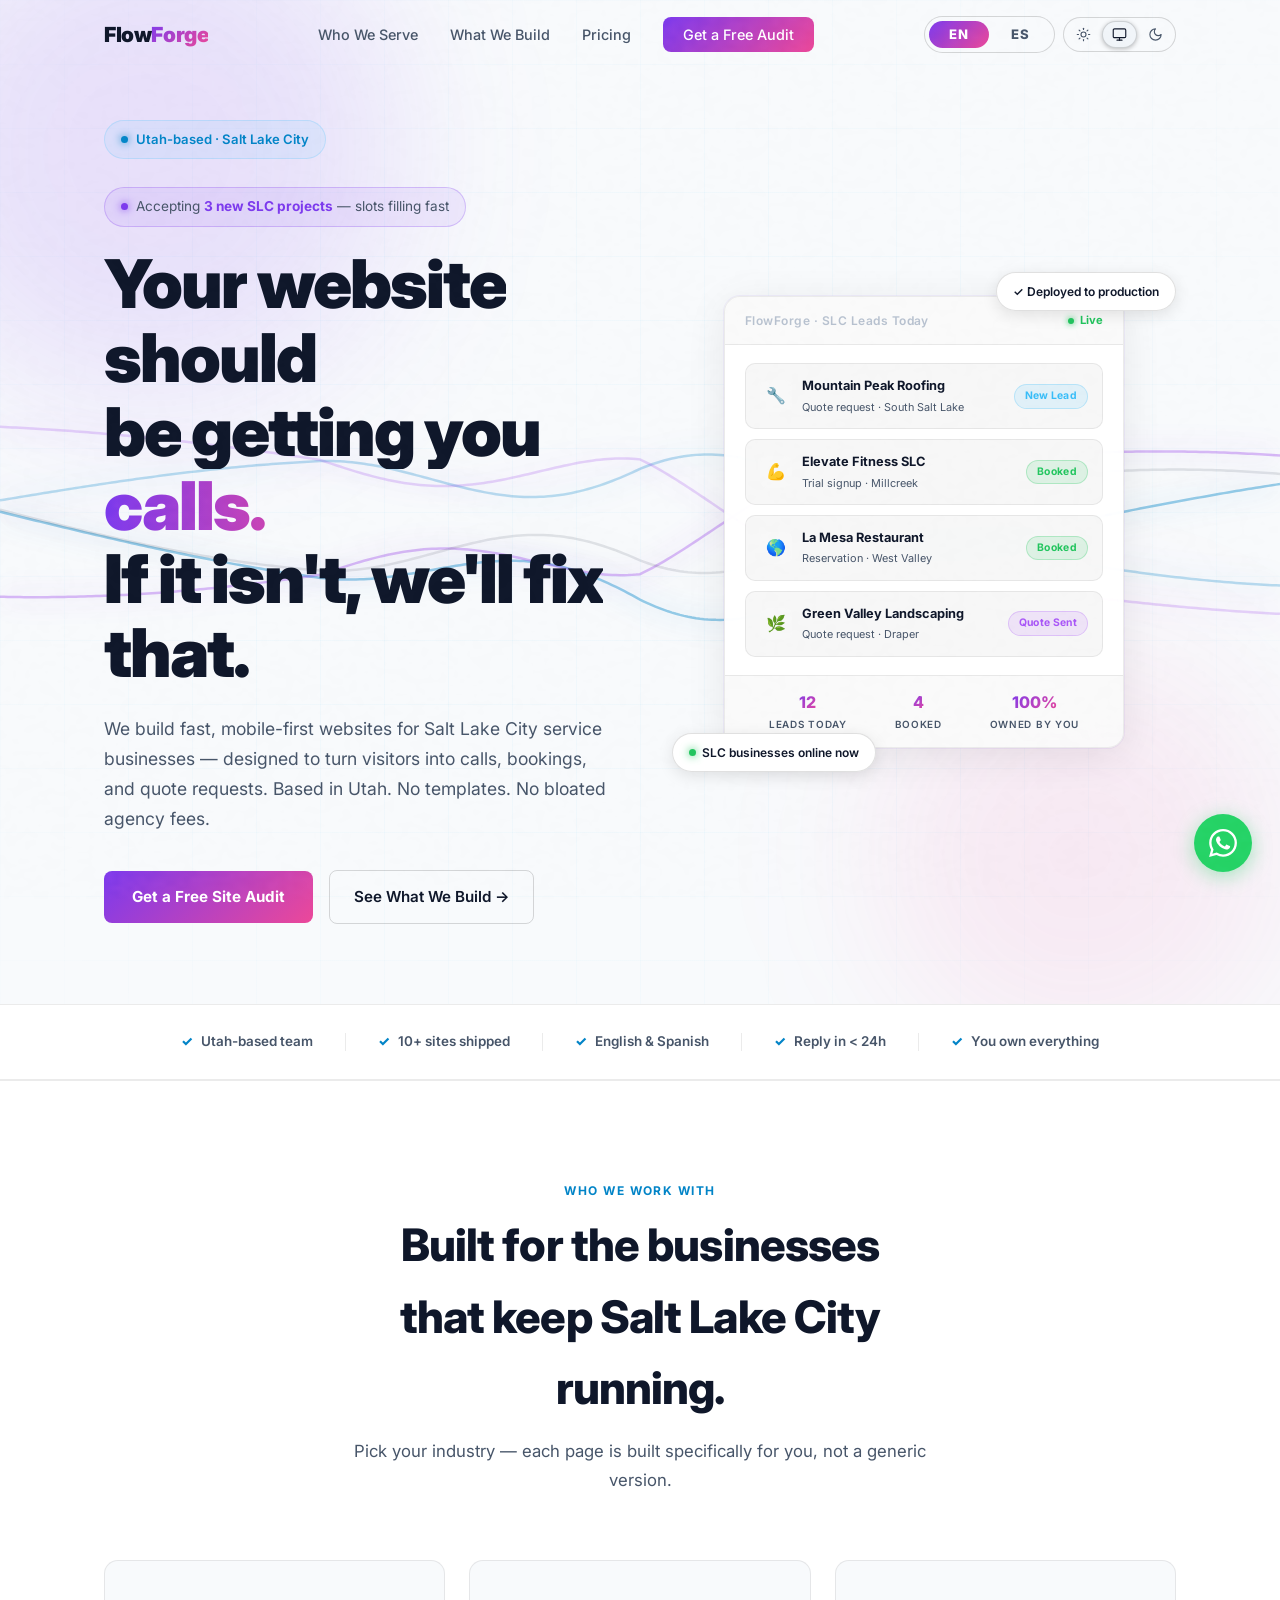
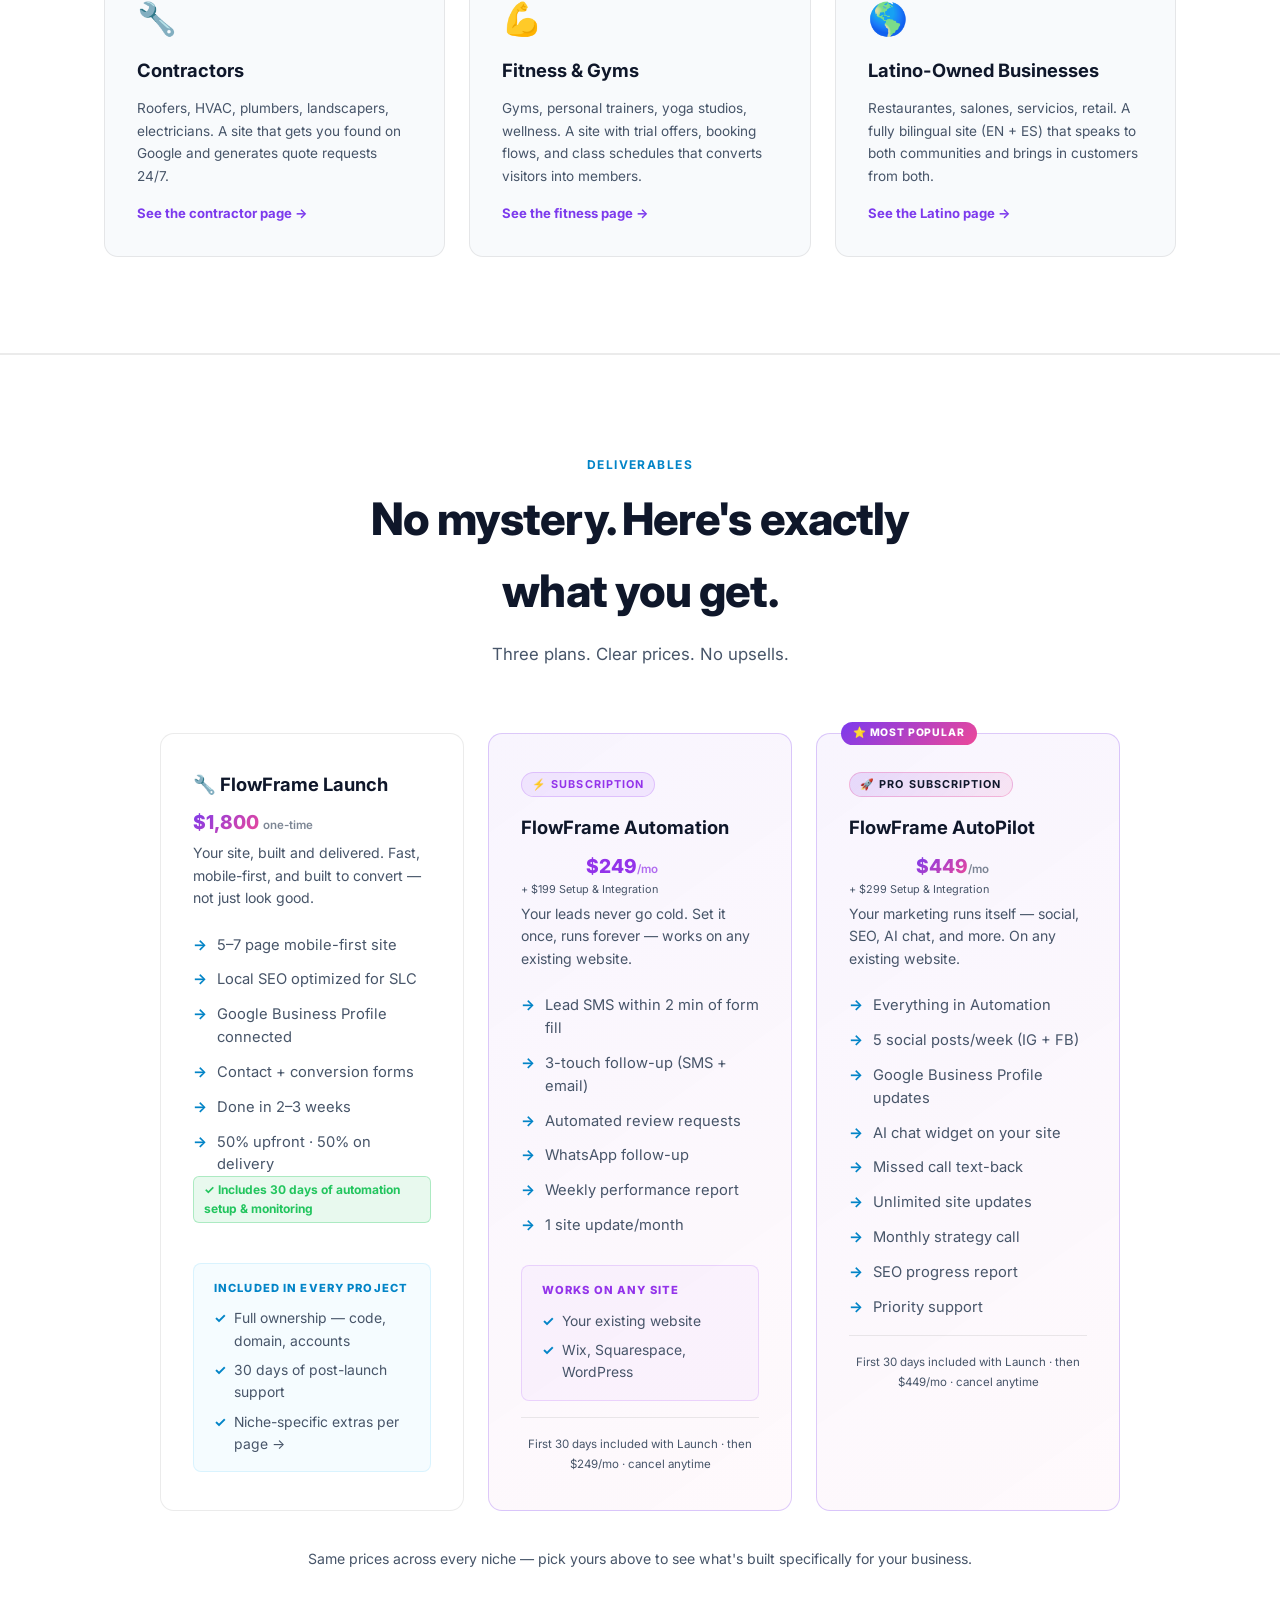
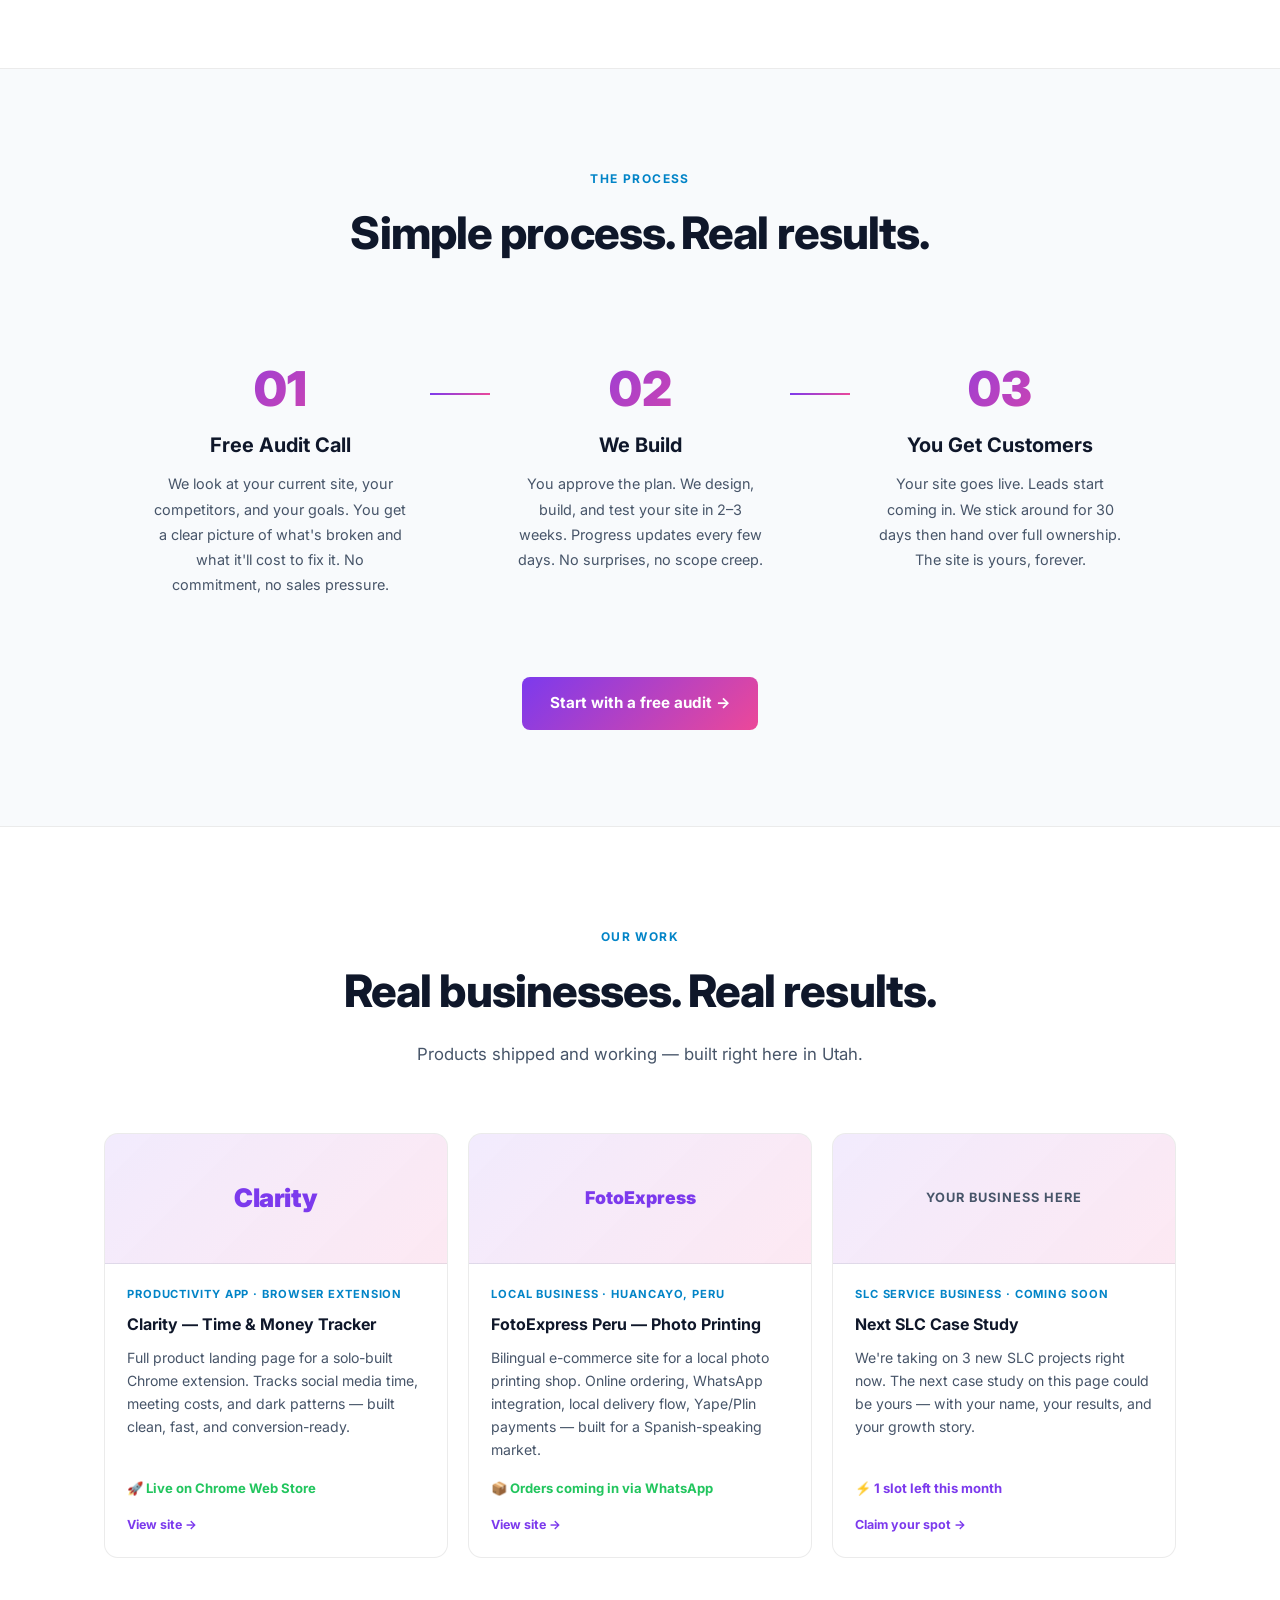
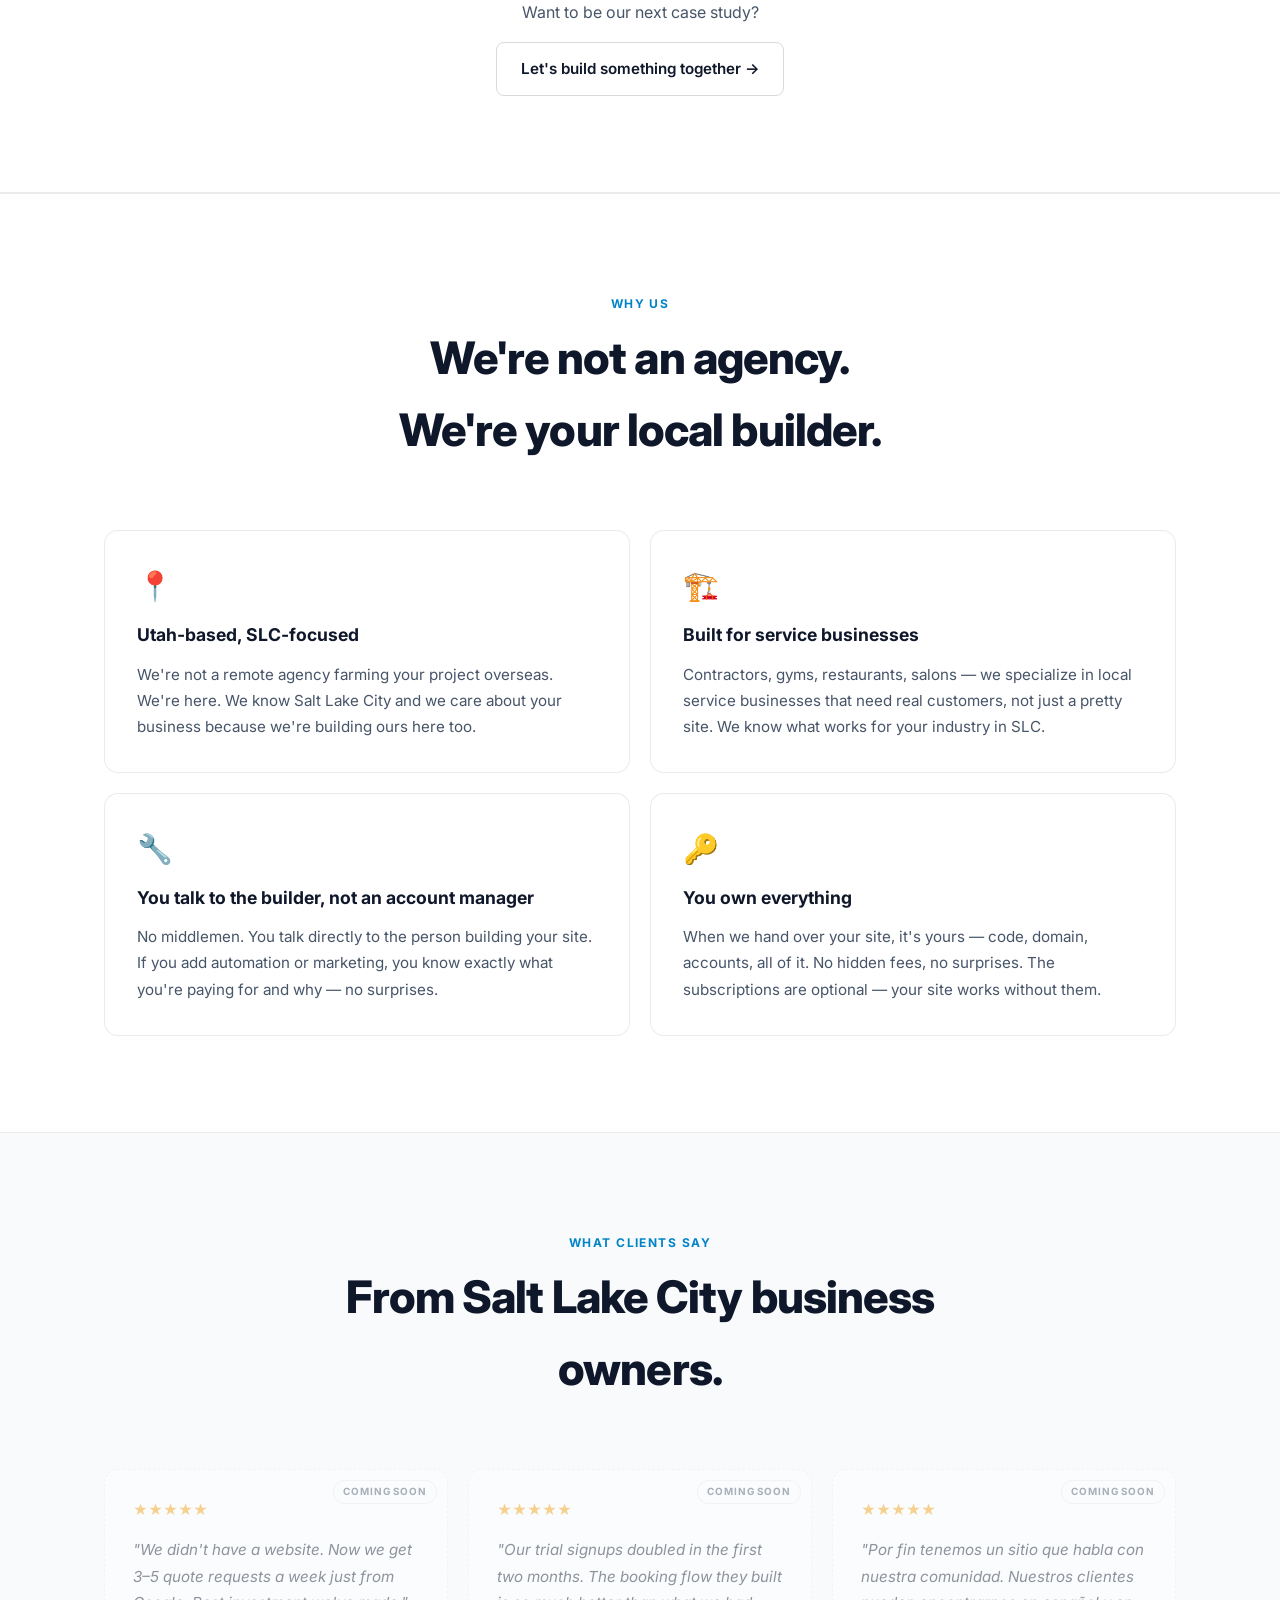
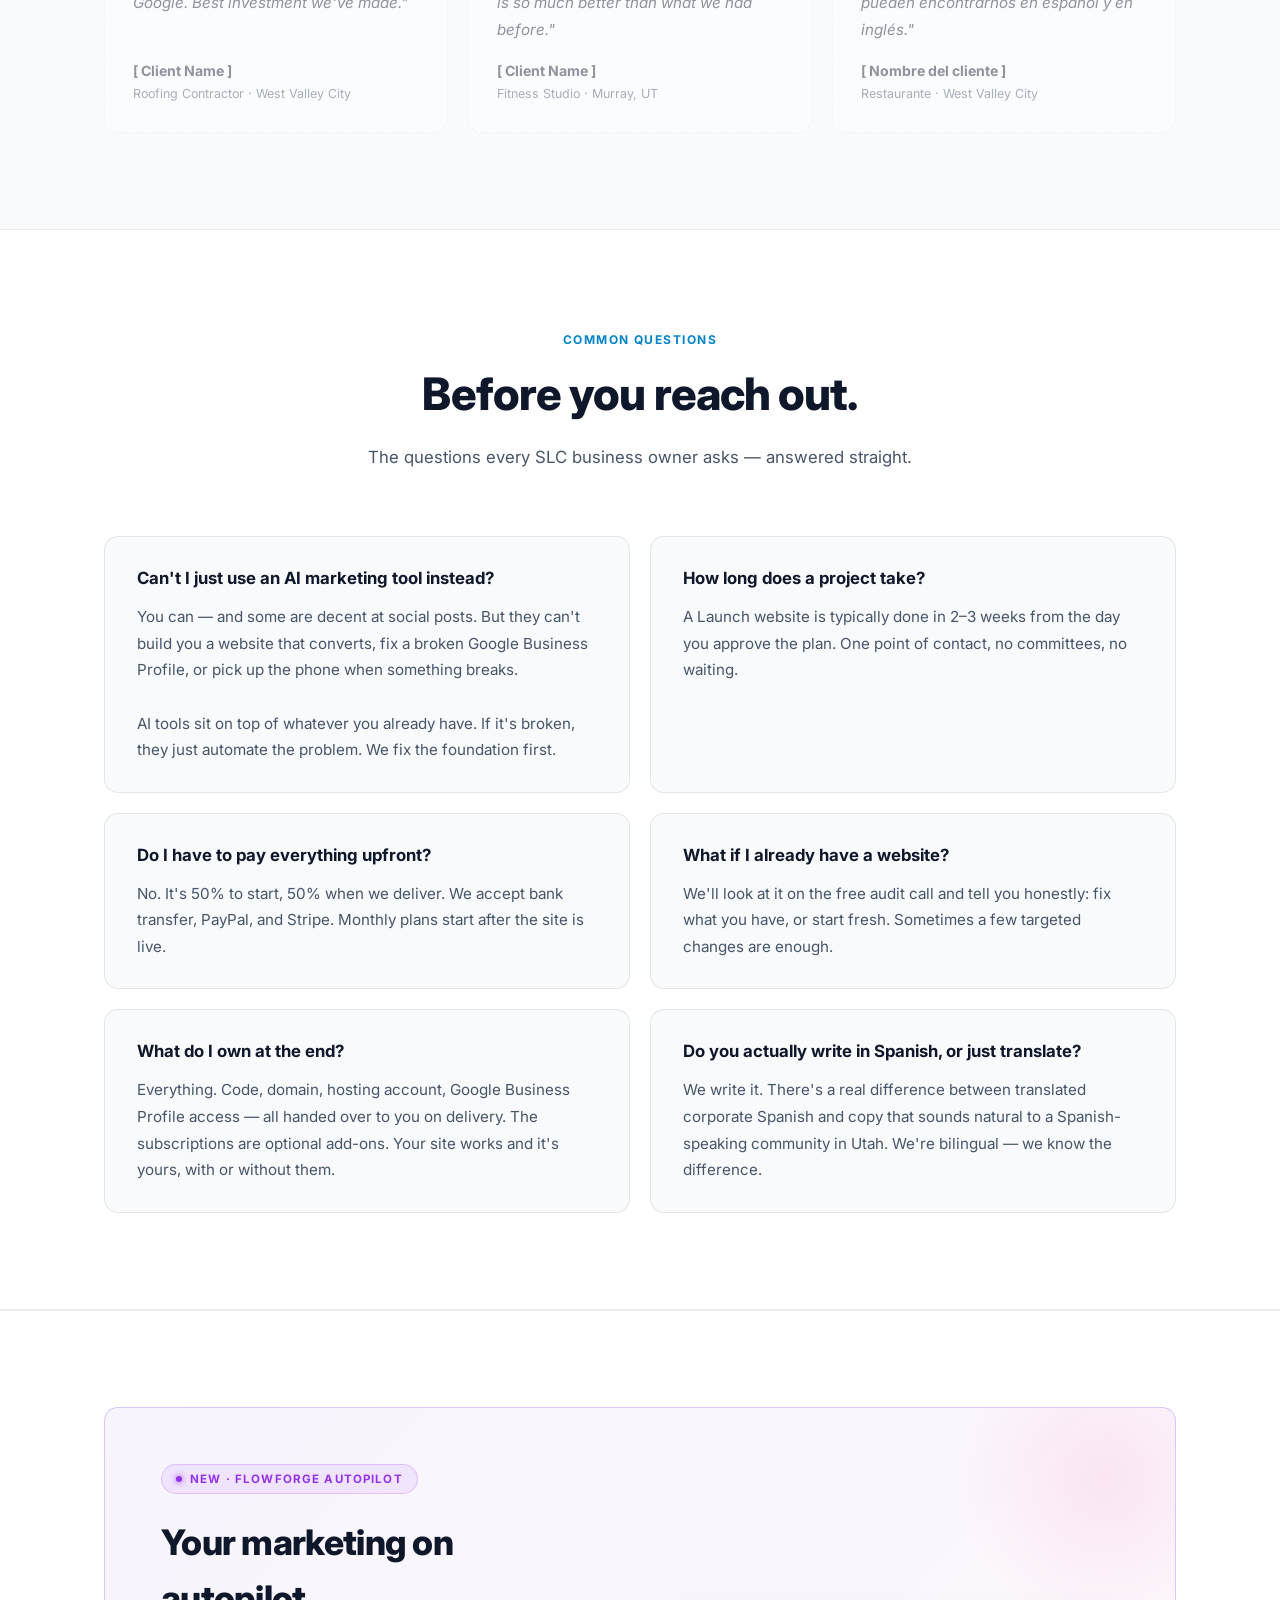
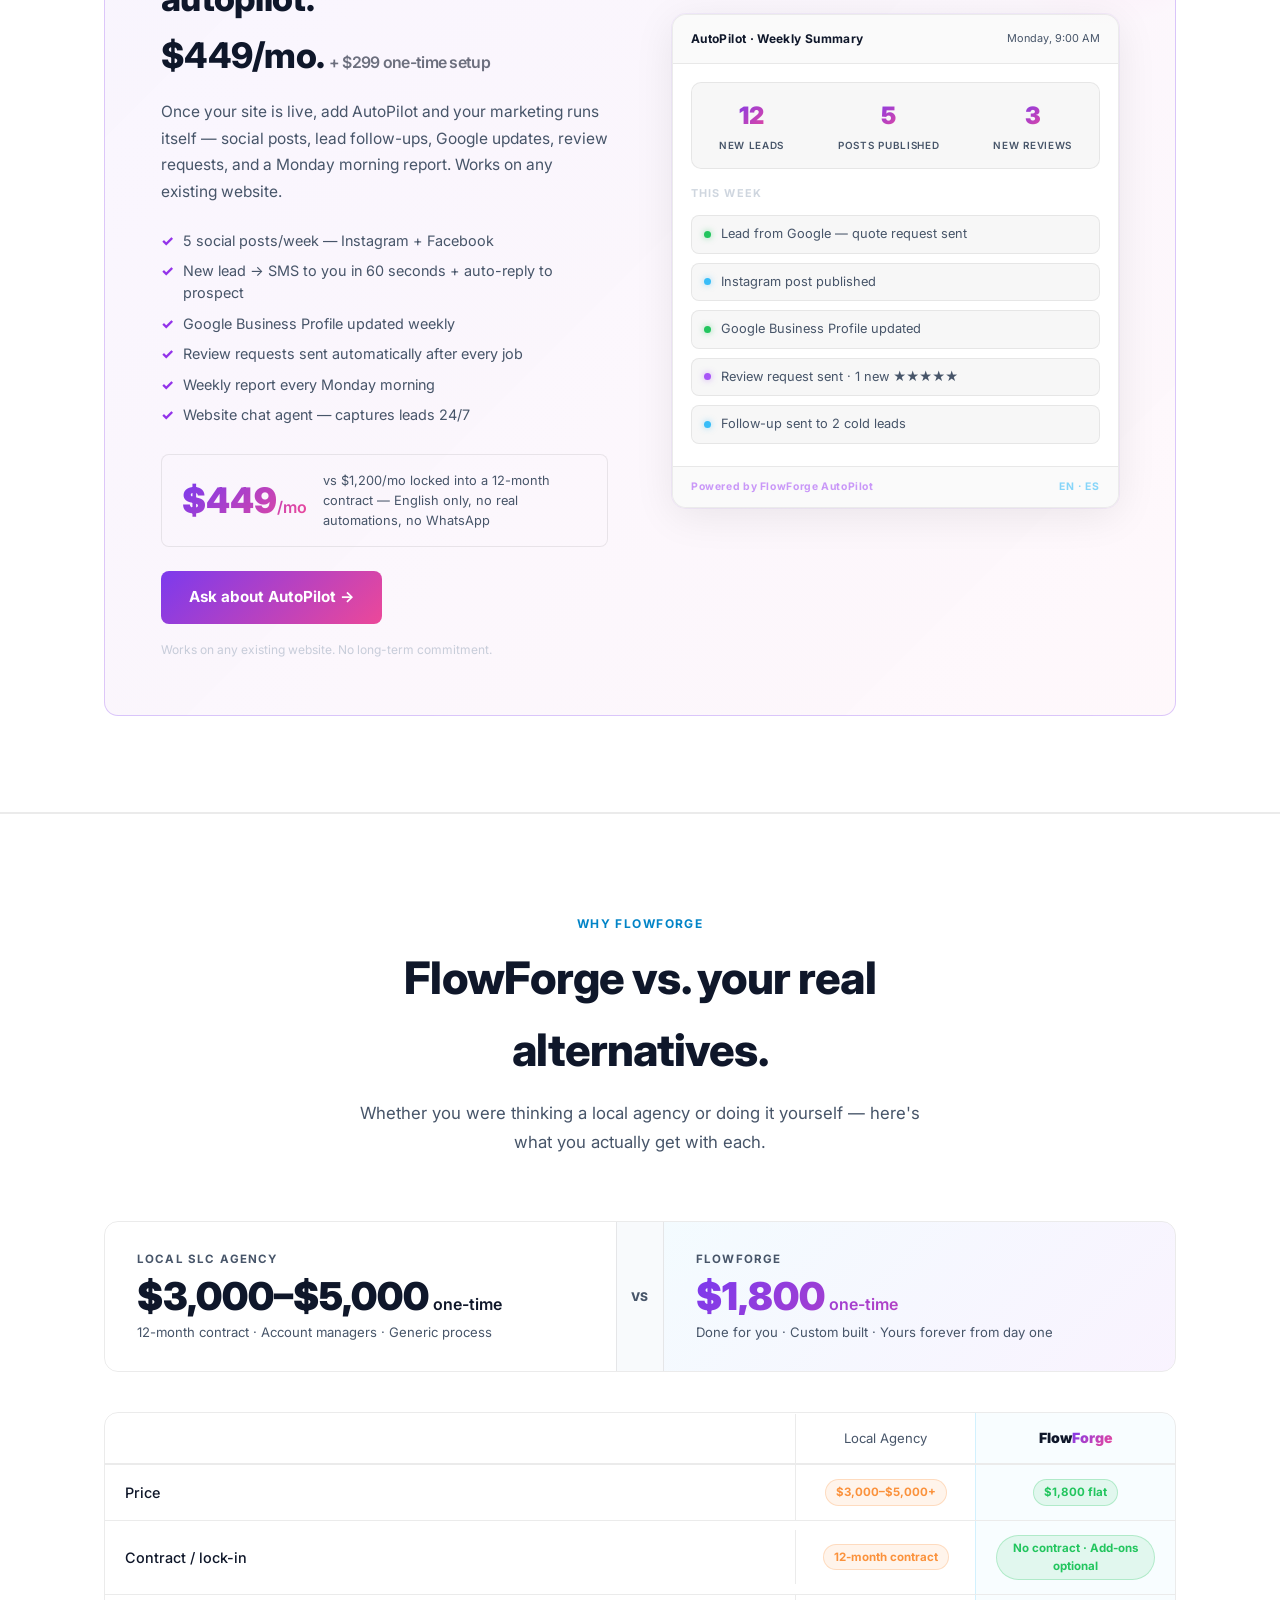
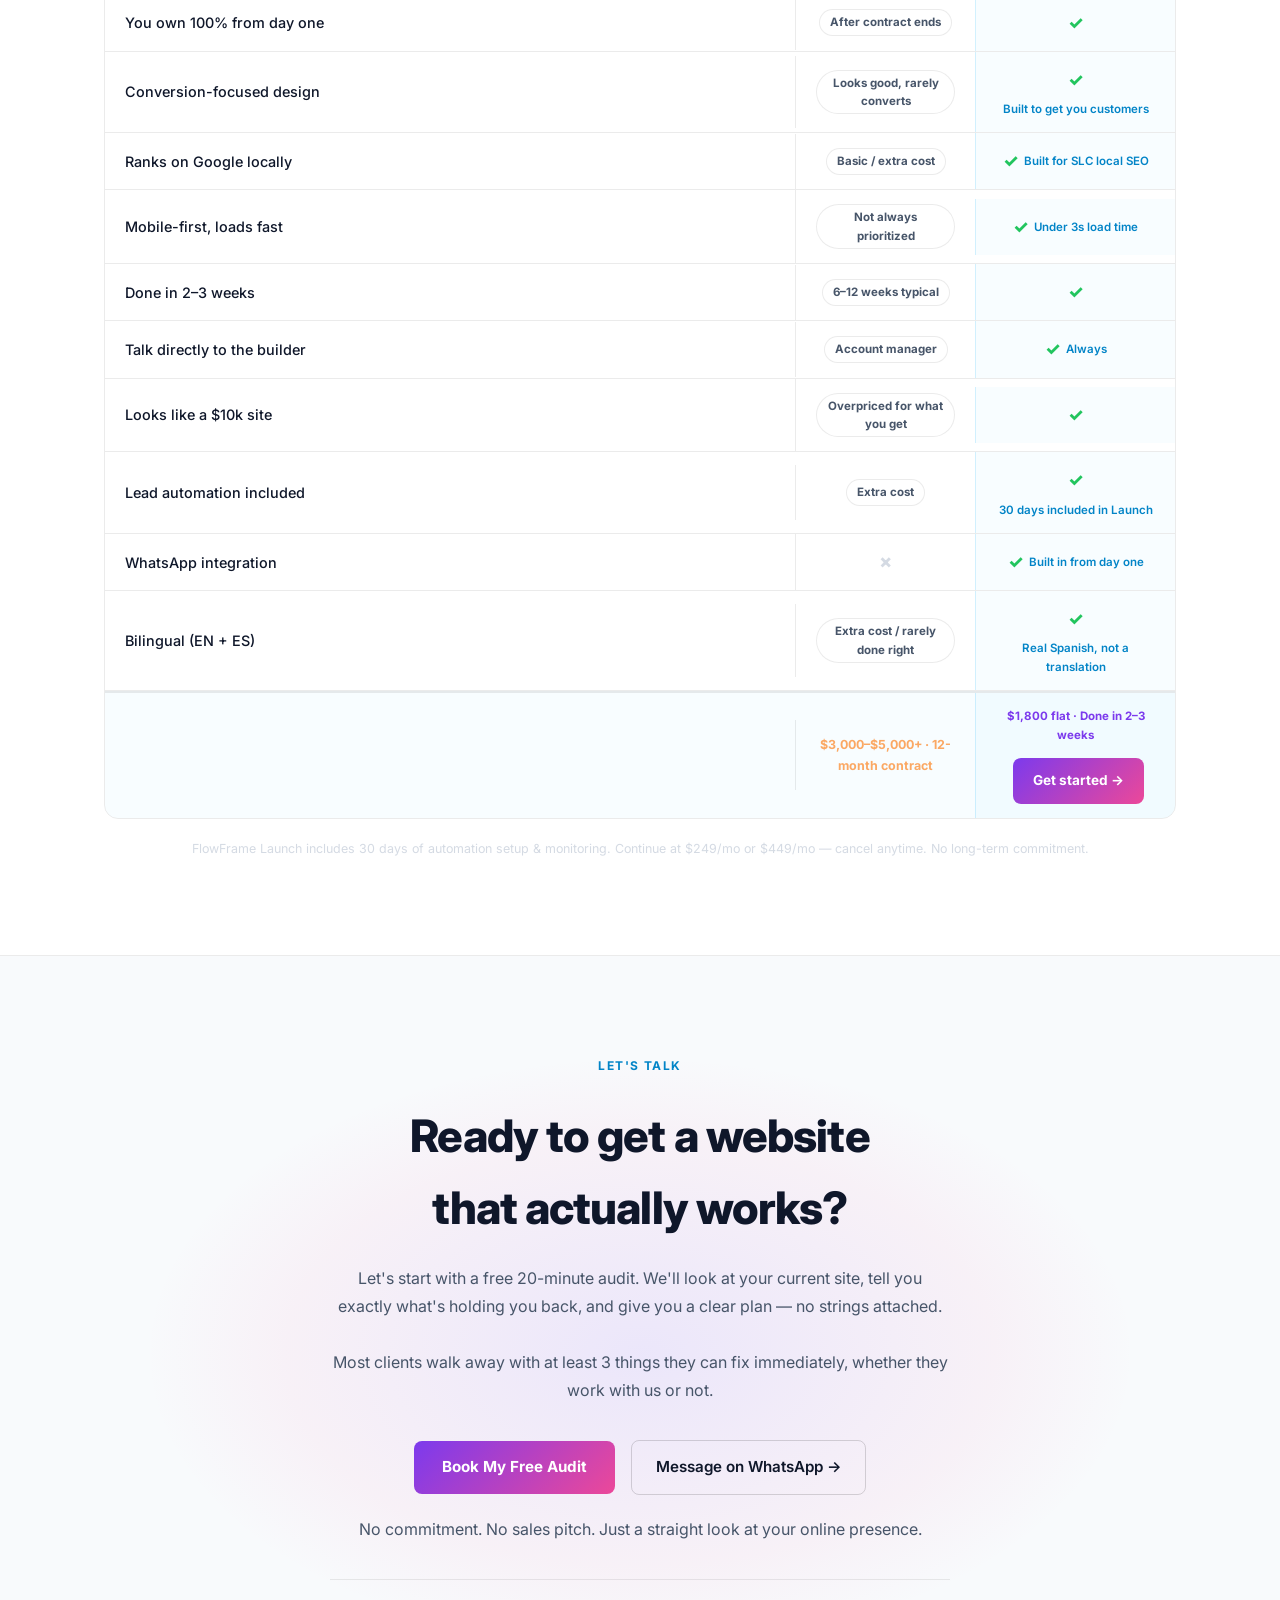
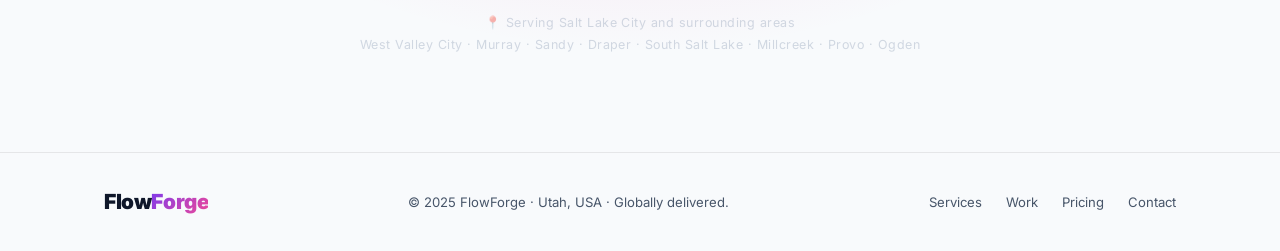
==== commit 676b660f: "SLC pages: analytics, local SEO, hero waves, SVG toggle, linking + WIP Improvements: - Analytics: ad" ====
--- a/slc.html
+++ b/slc.html
@@ -18,8 +18,38 @@
   <meta property="og:url" content="https://flowforge.com/slc">
   <link rel="preconnect" href="https://fonts.googleapis.com">
   <link rel="preconnect" href="https://fonts.gstatic.com" crossorigin>
-  <link href="https://fonts.googleapis.com/css2?family=Inter:wght@300;400;500;600;700;800;900&display=swap" rel="stylesheet">
+  <link rel="preload" href="https://fonts.googleapis.com/css2?family=Inter:wght@300;400;500;600;700;800;900&display=swap" as="style" onload="this.onload=null;this.rel='stylesheet'">
+  <noscript><link href="https://fonts.googleapis.com/css2?family=Inter:wght@300;400;500;600;700;800;900&display=swap" rel="stylesheet"></noscript>
   <!-- FIXED: absolute path so /slc route finds the CSS correctly -->
+    <link rel="canonical" href="https://flowforge-iota-umber.vercel.app/slc">
+  <meta name="twitter:card" content="summary_large_image">
+  <meta name="twitter:title" content="Web Design for Salt Lake City Service Businesses — FlowForge">
+  <meta name="twitter:description" content="FlowForge builds high-converting websites for Salt Lake City contractors, gyms, and Latino-owned businesses. Mobile-first, bilingual, and built to get you customers.">
+  <script type="application/ld+json">
+  {
+    "@context": "https://schema.org",
+    "@type": "Service",
+    "serviceType": "Web design for Salt Lake City service businesses",
+    "provider": {
+      "@type": "ProfessionalService",
+      "name": "FlowForge",
+      "telephone": "+1-603-205-9425",
+      "areaServed": "Salt Lake City, UT",
+      "address": {
+        "@type": "PostalAddress",
+        "addressLocality": "Salt Lake City",
+        "addressRegion": "UT",
+        "addressCountry": "US"
+      }
+    },
+    "areaServed": {
+      "@type": "City",
+      "name": "Salt Lake City"
+    },
+    "url": "https://flowforge-iota-umber.vercel.app/slc",
+    "description": "FlowForge builds high-converting websites for Salt Lake City contractors, gyms, and Latino-owned businesses. Mobile-first, bilingual, and built to get you customers."
+  }
+  </script>
   <link rel="stylesheet" href="/style.css">
 
 <style>
@@ -349,6 +379,10 @@
 .trust-check{color:var(--blue);font-weight:800;}
 .trust-div{width:1px;height:18px;background:var(--border);flex-shrink:0;}
 
+/* ── NICHE HUB GRID ── */
+.niche-hub-grid{display:grid;grid-template-columns:repeat(3,1fr);gap:24px;margin-top:48px;}
+@media(max-width:768px){.niche-hub-grid{grid-template-columns:1fr;}}
+
 /* ── NICHE CARDS ── */
 .niche-grid{display:grid;grid-template-columns:repeat(3,1fr);gap:20px;}
 .niche-card{background:var(--surface);border:1px solid var(--border);border-radius:var(--radius);padding:36px 28px;display:flex;flex-direction:column;gap:16px;position:relative;overflow:hidden;transition:border-color .3s,transform .3s,box-shadow .3s;}
@@ -363,7 +397,7 @@
 .niche-result span{color:var(--blue);}
 
 /* ── DELIVERABLES ── */
-.deliverables-grid{display:grid;grid-template-columns:1fr 1fr;gap:24px;}
+.deliverables-grid{display:grid;grid-template-columns:repeat(3,1fr);gap:24px;max-width:960px;margin:0 auto;}
 .del-block{background:var(--surface);border:1px solid var(--border);border-radius:var(--radius);padding:36px 32px;}
 .del-block.addon{border-color:rgba(168,85,247,0.2);background:linear-gradient(145deg,rgba(168,85,247,0.04),rgba(56,189,248,0.03));}
 .del-tag{display:inline-block;font-size:.68rem;font-weight:700;letter-spacing:.1em;text-transform:uppercase;color:var(--purple);background:rgba(168,85,247,0.1);border:1px solid rgba(168,85,247,0.25);padding:3px 10px;border-radius:100px;margin-bottom:16px;}
@@ -911,9 +945,9 @@
       </div>
       <!-- Theme desktop -->
       <div class="theme-seg" id="theme-seg">
-        <button class="theme-seg-btn" data-theme-key="light" onclick="setTheme('light')" aria-label="Light">☀️</button>
-        <button class="theme-seg-btn active" data-theme-key="auto" onclick="setTheme('auto')" aria-label="Auto">💻</button>
-        <button class="theme-seg-btn" data-theme-key="dark" onclick="setTheme('dark')" aria-label="Dark">🌙</button>
+        <button class="theme-seg-btn" data-theme-key="light" onclick="setTheme('light')" aria-label="Light"><svg class="svg-icon" viewBox="0 0 24 24" xmlns="http://www.w3.org/2000/svg" aria-hidden="true"><circle cx="12" cy="12" r="4"/><path d="M12 2v2"/><path d="M12 20v2"/><path d="m4.93 4.93 1.41 1.41"/><path d="m17.66 17.66 1.41 1.41"/><path d="M2 12h2"/><path d="M20 12h2"/><path d="m6.34 17.66-1.41 1.41"/><path d="m19.07 4.93-1.41 1.41"/></svg></button>
+        <button class="theme-seg-btn active" data-theme-key="auto" onclick="setTheme('auto')" aria-label="Auto"><svg class="svg-icon" viewBox="0 0 24 24" xmlns="http://www.w3.org/2000/svg" aria-hidden="true"><rect width="20" height="14" x="2" y="3" rx="2"/><line x1="8" x2="16" y1="21" y2="21"/><line x1="12" x2="12" y1="17" y2="21"/></svg></button>
+        <button class="theme-seg-btn" data-theme-key="dark" onclick="setTheme('dark')" aria-label="Dark"><svg class="svg-icon" viewBox="0 0 24 24" xmlns="http://www.w3.org/2000/svg" aria-hidden="true"><path d="M12 3a6 6 0 0 0 9 9 9 9 0 1 1-9-9Z"/></svg></button>
       </div>
       <!-- Mobile: EN/ES + theme + hamburger -->
       <div class="nav-lang-toggle nav-lang-mobile">
@@ -921,9 +955,9 @@
         <button class="nav-lang-btn" id="nav-btn-es-m" onclick="setLang('es')">ES</button>
       </div>
       <div class="theme-seg theme-seg-mobile" id="theme-seg-mobile">
-        <button class="theme-seg-btn" data-theme-key="light" onclick="setTheme('light')">☀️</button>
-        <button class="theme-seg-btn active" data-theme-key="auto" onclick="setTheme('auto')">💻</button>
-        <button class="theme-seg-btn" data-theme-key="dark" onclick="setTheme('dark')">🌙</button>
+        <button class="theme-seg-btn" data-theme-key="light" onclick="setTheme('light')"><svg class="svg-icon" viewBox="0 0 24 24" xmlns="http://www.w3.org/2000/svg" aria-hidden="true"><circle cx="12" cy="12" r="4"/><path d="M12 2v2"/><path d="M12 20v2"/><path d="m4.93 4.93 1.41 1.41"/><path d="m17.66 17.66 1.41 1.41"/><path d="M2 12h2"/><path d="M20 12h2"/><path d="m6.34 17.66-1.41 1.41"/><path d="m19.07 4.93-1.41 1.41"/></svg></button>
+        <button class="theme-seg-btn active" data-theme-key="auto" onclick="setTheme('auto')"><svg class="svg-icon" viewBox="0 0 24 24" xmlns="http://www.w3.org/2000/svg" aria-hidden="true"><rect width="20" height="14" x="2" y="3" rx="2"/><line x1="8" x2="16" y1="21" y2="21"/><line x1="12" x2="12" y1="17" y2="21"/></svg></button>
+        <button class="theme-seg-btn" data-theme-key="dark" onclick="setTheme('dark')"><svg class="svg-icon" viewBox="0 0 24 24" xmlns="http://www.w3.org/2000/svg" aria-hidden="true"><path d="M12 3a6 6 0 0 0 9 9 9 9 0 1 1-9-9Z"/></svg></button>
       </div>
       <button class="hamburger" id="hamburger" aria-label="Menu">
         <span></span><span></span><span></span>
@@ -936,6 +970,7 @@
 <section class="hero">
   <div class="hero-orb hero-orb-1"></div>
   <div class="hero-orb hero-orb-2"></div>
+  <canvas class="hero-waves" aria-hidden="true"></canvas>
   <div class="hero-grid"></div>
   <div class="container hero-layout">
     <div class="hero-text">
@@ -1027,29 +1062,29 @@
       <p data-i18n="niches.p">Pick your industry — each page is built specifically for you, not a generic version.</p>
     </div>
     <!-- Hub cards linking to sub-pages -->
-    <div style="display:grid;grid-template-columns:repeat(3,1fr);gap:24px;margin-top:48px;" class="reveal">
+    <div class="niche-hub-grid reveal">
       <a href="/slc/contractors" style="text-decoration:none;">
         <div style="background:var(--bg);border:1px solid var(--border);border-radius:var(--radius);padding:32px;display:flex;flex-direction:column;gap:12px;cursor:pointer;transition:border-color .3s,transform .3s,box-shadow .3s;height:100%;" onmouseenter="this.style.borderColor='rgba(124,58,237,0.4)';this.style.transform='translateY(-5px)';this.style.boxShadow='0 20px 60px rgba(124,58,237,0.12)'" onmouseleave="this.style.borderColor='';this.style.transform='';this.style.boxShadow=''">
           <div style="font-size:2rem;">🔧</div>
-          <h3 style="font-size:1.15rem;color:var(--text);margin:0;">Contractors</h3>
-          <p style="font-size:.85rem;line-height:1.65;margin:0;flex:1;">Roofers, HVAC, plumbers, landscapers, electricians. A site that gets you found on Google and generates quote requests 24/7.</p>
-          <div style="font-size:.82rem;font-weight:700;color:var(--accent);margin-top:4px;">See the contractor page →</div>
+          <h3 style="font-size:1.15rem;color:var(--text);margin:0;" data-i18n="hub.c.h3">Contractors</h3>
+          <p style="font-size:.85rem;line-height:1.65;margin:0;flex:1;" data-i18n="hub.c.p">Roofers, HVAC, plumbers, landscapers, electricians. A site that gets you found on Google and generates quote requests 24/7.</p>
+          <div style="font-size:.82rem;font-weight:700;color:var(--accent);margin-top:4px;" data-i18n="hub.c.cta">See the contractor page →</div>
         </div>
       </a>
       <a href="/slc/fitness" style="text-decoration:none;">
         <div style="background:var(--bg);border:1px solid var(--border);border-radius:var(--radius);padding:32px;display:flex;flex-direction:column;gap:12px;cursor:pointer;transition:border-color .3s,transform .3s,box-shadow .3s;height:100%;" onmouseenter="this.style.borderColor='rgba(124,58,237,0.4)';this.style.transform='translateY(-5px)';this.style.boxShadow='0 20px 60px rgba(124,58,237,0.12)'" onmouseleave="this.style.borderColor='';this.style.transform='';this.style.boxShadow=''">
           <div style="font-size:2rem;">💪</div>
-          <h3 style="font-size:1.15rem;color:var(--text);margin:0;">Fitness & Gyms</h3>
-          <p style="font-size:.85rem;line-height:1.65;margin:0;flex:1;">Gyms, personal trainers, yoga studios, wellness. A site with trial offers, booking flows, and class schedules that converts visitors into members.</p>
-          <div style="font-size:.82rem;font-weight:700;color:var(--accent);margin-top:4px;">See the fitness page →</div>
+          <h3 style="font-size:1.15rem;color:var(--text);margin:0;" data-i18n="hub.f.h3">Fitness & Gyms</h3>
+          <p style="font-size:.85rem;line-height:1.65;margin:0;flex:1;" data-i18n="hub.f.p">Gyms, personal trainers, yoga studios, wellness. A site with trial offers, booking flows, and class schedules that converts visitors into members.</p>
+          <div style="font-size:.82rem;font-weight:700;color:var(--accent);margin-top:4px;" data-i18n="hub.f.cta">See the fitness page →</div>
         </div>
       </a>
       <a href="/slc/latino" style="text-decoration:none;">
         <div style="background:var(--bg);border:1px solid var(--border);border-radius:var(--radius);padding:32px;display:flex;flex-direction:column;gap:12px;cursor:pointer;transition:border-color .3s,transform .3s,box-shadow .3s;height:100%;" onmouseenter="this.style.borderColor='rgba(124,58,237,0.4)';this.style.transform='translateY(-5px)';this.style.boxShadow='0 20px 60px rgba(124,58,237,0.12)'" onmouseleave="this.style.borderColor='';this.style.transform='';this.style.boxShadow=''">
           <div style="font-size:2rem;">🌎</div>
-          <h3 style="font-size:1.15rem;color:var(--text);margin:0;">Latino-Owned Businesses</h3>
-          <p style="font-size:.85rem;line-height:1.65;margin:0;flex:1;">Restaurantes, salones, servicios, retail. A fully bilingual site (EN + ES) that speaks to both communities and brings in customers from both.</p>
-          <div style="font-size:.82rem;font-weight:700;color:var(--accent);margin-top:4px;">Ver la página para latinos →</div>
+          <h3 style="font-size:1.15rem;color:var(--text);margin:0;" data-i18n="hub.l.h3">Latino-Owned Businesses</h3>
+          <p style="font-size:.85rem;line-height:1.65;margin:0;flex:1;" data-i18n="hub.l.p">Restaurantes, salones, servicios, retail. A fully bilingual site (EN + ES) that speaks to both communities and brings in customers from both.</p>
+          <div style="font-size:.82rem;font-weight:700;color:var(--accent);margin-top:4px;" data-i18n="hub.l.cta">Ver la página para latinos →</div>
         </div>
       </a>
     </div>
@@ -1064,84 +1099,86 @@
       <h2 data-i18n="del.h2">No mystery. Here's exactly what you get.</h2>
       <p data-i18n="del.p">Three plans. Clear prices. No upsells.</p>
     </div>
-    <div style="display:grid;grid-template-columns:repeat(3,1fr);gap:24px;max-width:960px;margin:0 auto;" class="deliverables-grid">
+    <div class="deliverables-grid">
 
       <!-- FlowFrame Launch -->
       <div class="del-block reveal" style="margin:0;">
         <div style="display:flex;align-items:center;justify-content:space-between;flex-wrap:wrap;gap:8px;margin-bottom:4px;">
           <h3 style="margin:0;">🔧 FlowFrame Launch</h3>
-          <div style="font-size:1.2rem;font-weight:800;"><span style="background:var(--gradient);-webkit-background-clip:text;-webkit-text-fill-color:transparent;background-clip:text;">$1,800</span> <span style="font-size:.72rem;font-weight:600;opacity:.7;color:var(--muted);">one-time</span></div>
+          <div style="font-size:1.2rem;font-weight:800;"><span style="background:var(--gradient);-webkit-background-clip:text;-webkit-text-fill-color:transparent;background-clip:text;">$1,800</span> <span style="font-size:.72rem;font-weight:600;opacity:.7;color:var(--muted);" data-i18n="pkg.onetime">one-time</span></div>
         </div>
-        <p class="del-desc">Your site, built and delivered. Fast, mobile-first, and built to convert — not just look good.</p>
+        <p class="del-desc" data-i18n="pkg.launch.desc">Your site, built and delivered. Fast, mobile-first, and built to convert — not just look good.</p>
         <ul class="del-list">
-          <li>5–7 page mobile-first site</li>
-          <li>Local SEO optimized for SLC</li>
-          <li>Google Business Profile connected</li>
-          <li>Contact + conversion forms</li>
-          <li>Done in 2–3 weeks</li>
-          <li>50% upfront · 50% on delivery</li>
+          <li data-i18n="pkg.launch.f1">5–7 page mobile-first site</li>
+          <li data-i18n="pkg.launch.f2">Local SEO optimized for SLC</li>
+          <li data-i18n="pkg.launch.f3">Google Business Profile connected</li>
+          <li data-i18n="pkg.launch.f4">Contact + conversion forms</li>
+          <li data-i18n="pkg.launch.f5">Done in 2–3 weeks</li>
+          <li data-i18n="pkg.launch.f6">50% upfront · 50% on delivery</li>
         </ul>
+        <div style="display:inline-block;font-size:.75rem;font-weight:700;color:#22c55e;background:rgba(34,197,94,0.1);border:1px solid rgba(34,197,94,0.3);border-radius:6px;padding:3px 10px;margin-bottom:12px;" data-i18n="pkg.launch.badge">✓ Includes 30 days of automation setup & monitoring</div>
         <div class="del-always">
-          <div class="del-always-title">Included in every project</div>
+          <div class="del-always-title" data-i18n="pkg.launch.always.title">Included in every project</div>
           <ul>
-            <li>Full ownership — code, domain, accounts</li>
-            <li>30 days of post-launch support</li>
-            <li>Niche-specific extras per page →</li>
+            <li data-i18n="pkg.launch.always.1">Full ownership — code, domain, accounts</li>
+            <li data-i18n="pkg.launch.always.2">30 days of post-launch support</li>
+            <li data-i18n="pkg.launch.always.3">Niche-specific extras per page →</li>
           </ul>
         </div>
       </div>
 
       <!-- FlowFrame Automation -->
       <div class="del-block addon reveal reveal-delay-1" style="margin:0;">
-        <div class="del-tag">⚡ Subscription</div>
+        <div class="del-tag" data-i18n="pkg.auto.tag">⚡ Subscription</div>
         <div style="display:flex;align-items:center;justify-content:space-between;flex-wrap:wrap;gap:8px;margin-bottom:4px;">
           <h3 style="margin:0;">FlowFrame Automation</h3>
-          <div style="text-align:right;"><div style="font-size:1.2rem;font-weight:800;color:var(--purple);">$249<span style="font-size:.72rem;font-weight:600;opacity:.7;">/mo</span></div><div style="font-size:.68rem;color:var(--muted);">+ $199 Setup & Integration</div></div>
+          <div style="text-align:right;"><div style="font-size:1.2rem;font-weight:800;color:var(--purple);">$249<span style="font-size:.72rem;font-weight:600;opacity:.7;">/mo</span></div><div style="font-size:.68rem;color:var(--muted);" data-i18n="pkg.auto.setup">+ $199 Setup & Integration</div></div>
         </div>
-        <p class="del-desc">Your leads never go cold. Set it once, runs forever — works on any existing website.</p>
+        <p class="del-desc" data-i18n="pkg.auto.desc">Your leads never go cold. Set it once, runs forever — works on any existing website.</p>
         <ul class="del-list">
-          <li>Lead SMS within 2 min of form fill</li>
-          <li>3-touch follow-up (SMS + email)</li>
-          <li>Automated review requests</li>
-          <li>WhatsApp follow-up</li>
-          <li>Weekly performance report</li>
-          <li>1 site update/month</li>
+          <li data-i18n="pkg.auto.f1">Lead SMS within 2 min of form fill</li>
+          <li data-i18n="pkg.auto.f2">3-touch follow-up (SMS + email)</li>
+          <li data-i18n="pkg.auto.f3">Automated review requests</li>
+          <li data-i18n="pkg.auto.f4">WhatsApp follow-up</li>
+          <li data-i18n="pkg.auto.f5">Weekly performance report</li>
+          <li data-i18n="pkg.auto.f6">1 site update/month</li>
         </ul>
         <div class="del-always" style="border-color:rgba(168,85,247,0.2);background:rgba(168,85,247,0.04);">
-          <div class="del-always-title" style="color:var(--purple);">Works on any site</div>
+          <div class="del-always-title" style="color:var(--purple);" data-i18n="pkg.auto.works">Works on any site</div>
           <ul>
-            <li>Your existing website</li>
-            <li>Wix, Squarespace, WordPress</li>
-            <li>6-month minimum · Same price</li>
+            <li data-i18n="pkg.auto.works.1">Your existing website</li>
+            <li data-i18n="pkg.auto.works.2">Wix, Squarespace, WordPress</li>
           </ul>
         </div>
+        <p style="font-size:.72rem;color:var(--muted);text-align:center;margin-top:16px;padding-top:16px;border-top:1px solid var(--border);" data-i18n="pkg.auto.note">First 30 days included with Launch · then $249/mo · cancel anytime</p>
       </div>
 
       <!-- FlowFrame AutoPilot -->
       <div class="del-block addon reveal reveal-delay-2" style="margin:0;border-color:rgba(236,72,153,0.35);position:relative;">
-        <div style="position:absolute;top:-12px;left:24px;background:linear-gradient(135deg,#7c3aed,#ec4899);color:#fff;font-size:.65rem;font-weight:800;letter-spacing:.08em;padding:3px 12px;border-radius:100px;white-space:nowrap;">⭐ MOST POPULAR</div>
-        <div class="del-tag" style="background:linear-gradient(135deg,rgba(124,58,237,0.15),rgba(236,72,153,0.1));border-color:rgba(236,72,153,0.3);color:var(--text);">🚀 Pro Subscription</div>
+        <div style="position:absolute;top:-12px;left:24px;background:linear-gradient(135deg,#7c3aed,#ec4899);color:#fff;font-size:.65rem;font-weight:800;letter-spacing:.08em;padding:3px 12px;border-radius:100px;white-space:nowrap;" data-i18n="pkg.ap.popular">⭐ MOST POPULAR</div>
+        <div class="del-tag" style="background:linear-gradient(135deg,rgba(124,58,237,0.15),rgba(236,72,153,0.1));border-color:rgba(236,72,153,0.3);color:var(--text);" data-i18n="pkg.ap.tag">🚀 Pro Subscription</div>
         <div style="display:flex;align-items:center;justify-content:space-between;flex-wrap:wrap;gap:8px;margin-bottom:4px;">
           <h3 style="margin:0;">FlowFrame AutoPilot</h3>
-          <div style="text-align:right;"><div style="font-size:1.2rem;font-weight:800;"><span style="background:var(--gradient);-webkit-background-clip:text;-webkit-text-fill-color:transparent;background-clip:text;">$449</span><span style="font-size:.72rem;font-weight:600;opacity:.7;color:var(--muted);">/mo</span></div><div style="font-size:.68rem;color:var(--muted);">+ $299 Setup &amp; Integration</div></div>
+          <div style="text-align:right;"><div style="font-size:1.2rem;font-weight:800;"><span style="background:var(--gradient);-webkit-background-clip:text;-webkit-text-fill-color:transparent;background-clip:text;">$449</span><span style="font-size:.72rem;font-weight:600;opacity:.7;color:var(--muted);">/mo</span></div><div style="font-size:.68rem;color:var(--muted);" data-i18n="pkg.ap.setup">+ $299 Setup &amp; Integration</div></div>
         </div>
-        <p class="del-desc">Your marketing runs itself — social, SEO, AI chat, and more. On any existing website.</p>
+        <p class="del-desc" data-i18n="pkg.ap.desc">Your marketing runs itself — social, SEO, AI chat, and more. On any existing website.</p>
         <ul class="del-list">
-          <li>Everything in Automation</li>
-          <li>5 social posts/week (IG + FB)</li>
-          <li>Google Business Profile updates</li>
-          <li>AI chat widget on your site</li>
-          <li>Missed call text-back</li>
-          <li>Unlimited site updates</li>
-          <li>Monthly strategy call</li>
-          <li>SEO progress report</li>
-          <li>Priority support</li>
+          <li data-i18n="pkg.ap.f1">Everything in Automation</li>
+          <li data-i18n="pkg.ap.f2">5 social posts/week (IG + FB)</li>
+          <li data-i18n="pkg.ap.f3">Google Business Profile updates</li>
+          <li data-i18n="pkg.ap.f4">AI chat widget on your site</li>
+          <li data-i18n="pkg.ap.f5">Missed call text-back</li>
+          <li data-i18n="pkg.ap.f6">Unlimited site updates</li>
+          <li data-i18n="pkg.ap.f7">Monthly strategy call</li>
+          <li data-i18n="pkg.ap.f8">SEO progress report</li>
+          <li data-i18n="pkg.ap.f9">Priority support</li>
         </ul>
+        <p style="font-size:.72rem;color:var(--muted);text-align:center;margin-top:16px;padding-top:16px;border-top:1px solid var(--border);" data-i18n="pkg.ap.note">First 30 days included with Launch · then $449/mo · cancel anytime</p>
       </div>
 
     </div>
     <!-- Bottom note -->
-    <p class="reveal" style="text-align:center;font-size:.88rem;color:var(--muted);margin-top:36px;">Same prices across every niche — pick yours above to see what's built specifically for your business.</p>
+    <p class="reveal" style="text-align:center;font-size:.88rem;color:var(--muted);margin-top:36px;" data-i18n="del.bottom">Same prices across every niche — pick yours above to see what's built specifically for your business.</p>
   </div>
 </section>
 
@@ -1376,7 +1413,7 @@
       <!-- Header row -->
       <div class="cmp-row cmp-header">
         <div class="cmp-col-feature"></div>
-        <div class="cmp-col-them">Local Agency</div>
+        <div class="cmp-col-them" data-i18n="cmp.header.them">Local Agency</div>
         <div class="cmp-col-us">
           <span class="cmp-us-logo">Flow<span>Forge</span></span>
         </div>
@@ -1384,75 +1421,93 @@
 
       <!-- Rows -->
       <div class="cmp-row reveal">
-        <div class="cmp-col-feature">Price</div>
-        <div class="cmp-col-them"><span class="cmp-badge-bad">$3,000–$5,000+</span></div>
-        <div class="cmp-col-us"><span class="cmp-badge-good">$1,800 flat</span></div>
+        <div class="cmp-col-feature" data-i18n="cmp.r1.feat">Price</div>
+        <div class="cmp-col-them"><span class="cmp-badge-bad" data-i18n="cmp.r1.them">$3,000–$5,000+</span></div>
+        <div class="cmp-col-us"><span class="cmp-badge-good" data-i18n="cmp.r1.us">$1,800 flat</span></div>
       </div>
 
       <div class="cmp-row reveal">
-        <div class="cmp-col-feature">Contract / lock-in</div>
-        <div class="cmp-col-them"><span class="cmp-badge-bad">12-month contract</span></div>
-        <div class="cmp-col-us"><span class="cmp-badge-good">$1,800 flat · Add-ons optional</span></div>
+        <div class="cmp-col-feature" data-i18n="cmp.r2.feat">Contract / lock-in</div>
+        <div class="cmp-col-them"><span class="cmp-badge-bad" data-i18n="cmp.r2.them">12-month contract</span></div>
+        <div class="cmp-col-us"><span class="cmp-badge-good" data-i18n="cmp.r2.us">No contract · Add-ons optional</span></div>
       </div>
 
       <div class="cmp-row reveal">
-        <div class="cmp-col-feature">You own 100% from day one</div>
-        <div class="cmp-col-them"><span class="cmp-badge-meh">After contract ends</span></div>
+        <div class="cmp-col-feature" data-i18n="cmp.r3.feat">You own 100% from day one</div>
+        <div class="cmp-col-them"><span class="cmp-badge-meh" data-i18n="cmp.r3.them">After contract ends</span></div>
         <div class="cmp-col-us"><span class="cmp-check">✓</span></div>
       </div>
 
       <div class="cmp-row reveal">
-        <div class="cmp-col-feature">Conversion-focused design</div>
-        <div class="cmp-col-them"><span class="cmp-badge-meh">Looks good, rarely converts</span></div>
-        <div class="cmp-col-us"><span class="cmp-check">✓</span><span class="cmp-us-note">Built to get you customers</span></div>
+        <div class="cmp-col-feature" data-i18n="cmp.r4.feat">Conversion-focused design</div>
+        <div class="cmp-col-them"><span class="cmp-badge-meh" data-i18n="cmp.r4.them">Looks good, rarely converts</span></div>
+        <div class="cmp-col-us"><span class="cmp-check">✓</span><span class="cmp-us-note" data-i18n="cmp.r4.us">Built to get you customers</span></div>
       </div>
 
       <div class="cmp-row reveal">
-        <div class="cmp-col-feature">Ranks on Google locally</div>
-        <div class="cmp-col-them"><span class="cmp-badge-meh">Basic / extra cost</span></div>
-        <div class="cmp-col-us"><span class="cmp-check">✓</span><span class="cmp-us-note">Built for SLC local SEO</span></div>
+        <div class="cmp-col-feature" data-i18n="cmp.r5.feat">Ranks on Google locally</div>
+        <div class="cmp-col-them"><span class="cmp-badge-meh" data-i18n="cmp.r5.them">Basic / extra cost</span></div>
+        <div class="cmp-col-us"><span class="cmp-check">✓</span><span class="cmp-us-note" data-i18n="cmp.r5.us">Built for SLC local SEO</span></div>
       </div>
 
       <div class="cmp-row reveal">
-        <div class="cmp-col-feature">Mobile-first, loads fast</div>
-        <div class="cmp-col-them"><span class="cmp-badge-meh">Not always prioritized</span></div>
-        <div class="cmp-col-us"><span class="cmp-check">✓</span><span class="cmp-us-note">Under 3s load time</span></div>
+        <div class="cmp-col-feature" data-i18n="cmp.r6.feat">Mobile-first, loads fast</div>
+        <div class="cmp-col-them"><span class="cmp-badge-meh" data-i18n="cmp.r6.them">Not always prioritized</span></div>
+        <div class="cmp-col-us"><span class="cmp-check">✓</span><span class="cmp-us-note" data-i18n="cmp.r6.us">Under 3s load time</span></div>
       </div>
 
       <div class="cmp-row reveal">
-        <div class="cmp-col-feature">Done in 2–3 weeks</div>
-        <div class="cmp-col-them"><span class="cmp-badge-meh">6–12 weeks typical</span></div>
+        <div class="cmp-col-feature" data-i18n="cmp.r7.feat">Done in 2–3 weeks</div>
+        <div class="cmp-col-them"><span class="cmp-badge-meh" data-i18n="cmp.r7.them">6–12 weeks typical</span></div>
         <div class="cmp-col-us"><span class="cmp-check">✓</span></div>
       </div>
 
       <div class="cmp-row reveal">
-        <div class="cmp-col-feature">Talk directly to the builder</div>
-        <div class="cmp-col-them"><span class="cmp-badge-meh">Account manager</span></div>
-        <div class="cmp-col-us"><span class="cmp-check">✓</span><span class="cmp-us-note">Always</span></div>
+        <div class="cmp-col-feature" data-i18n="cmp.r8.feat">Talk directly to the builder</div>
+        <div class="cmp-col-them"><span class="cmp-badge-meh" data-i18n="cmp.r8.them">Account manager</span></div>
+        <div class="cmp-col-us"><span class="cmp-check">✓</span><span class="cmp-us-note" data-i18n="cmp.r8.us">Always</span></div>
       </div>
 
       <div class="cmp-row reveal">
-        <div class="cmp-col-feature">Looks like a $10k site</div>
-        <div class="cmp-col-them"><span class="cmp-badge-meh">Overpriced for what you get</span></div>
+        <div class="cmp-col-feature" data-i18n="cmp.r9.feat">Looks like a $10k site</div>
+        <div class="cmp-col-them"><span class="cmp-badge-meh" data-i18n="cmp.r9.them">Overpriced for what you get</span></div>
         <div class="cmp-col-us"><span class="cmp-check">✓</span></div>
+      </div>
+
+      <div class="cmp-row reveal">
+        <div class="cmp-col-feature" data-i18n="cmp.r10.feat">Lead automation included</div>
+        <div class="cmp-col-them"><span class="cmp-badge-meh" data-i18n="cmp.r10.them">Extra cost</span></div>
+        <div class="cmp-col-us"><span class="cmp-check">✓</span><span class="cmp-us-note" data-i18n="cmp.r10.us">30 days included in Launch</span></div>
+      </div>
+
+      <div class="cmp-row reveal">
+        <div class="cmp-col-feature" data-i18n="cmp.r11.feat">WhatsApp integration</div>
+        <div class="cmp-col-them"><span class="cmp-x">✗</span></div>
+        <div class="cmp-col-us"><span class="cmp-check">✓</span><span class="cmp-us-note" data-i18n="cmp.r11.us">Built in from day one</span></div>
+      </div>
+
+      <div class="cmp-row reveal">
+        <div class="cmp-col-feature" data-i18n="cmp.r12.feat">Bilingual (EN + ES)</div>
+        <div class="cmp-col-them"><span class="cmp-badge-meh" data-i18n="cmp.r12.them">Extra cost / rarely done right</span></div>
+        <div class="cmp-col-us"><span class="cmp-check">✓</span><span class="cmp-us-note" data-i18n="cmp.r12.us">Real Spanish, not a translation</span></div>
       </div>
 
       <!-- CTA row -->
       <div class="cmp-row cmp-cta-row">
         <div class="cmp-col-feature"></div>
         <div class="cmp-col-them">
-          <span class="cmp-total-label">$3,000–$5,000+ · 12-month contract</span>
+          <span class="cmp-total-label" data-i18n="cmp.cta.them">$3,000–$5,000+ · 12-month contract</span>
         </div>
         <div class="cmp-col-us">
-          <span class="cmp-total-label" style="color:var(--accent);font-size:.72rem;">$1,800 flat · Done in 2–3 weeks</span><br>
-          <a href="#contact" class="btn-primary" style="font-size:.85rem;padding:12px 20px;margin-top:8px;">Get started →</a>
+          <span class="cmp-total-label" style="color:var(--accent);font-size:.72rem;" data-i18n="cmp.cta.us">$1,800 flat · Done in 2–3 weeks</span><br>
+          <a href="#contact" class="btn-primary" style="font-size:.85rem;padding:12px 20px;margin-top:8px;" data-i18n="cmp.cta.btn">Get started →</a>
         </div>
       </div>
 
     </div><!-- /cmp-table -->
 
     <!-- Bottom note -->
-    <p class="cmp-footnote reveal" data-i18n="cmp.footnote">AutoPilot is an add-on for FlowForge website clients. Pricing starts after your site is live. No setup fees, no long-term contracts.</p>
+    <p class="cmp-footnote reveal" data-i18n="cmp.footnote">FlowFrame Launch includes 30 days of automation setup & monitoring. Continue at $249/mo or $449/mo — cancel anytime. No long-term commitment.</p>
 
   </div>
 </section>
@@ -1518,7 +1573,16 @@
     'trust.1':'Utah-based team','trust.2':'10+ sites shipped','trust.3':'English & Spanish','trust.4':'Reply in < 24h','trust.5':'You own everything',
     'niches.label':'Who we work with',
     'niches.h2':'Built for the businesses<br>that keep Salt Lake City running.',
-    'niches.p':'We\'re not for everyone. We work with service businesses that are serious about growth — and done with websites that do nothing.',
+    'niches.p':'Pick your industry — each page is built specifically for you, not a generic version.',
+    'hub.c.h3':'Contractors',
+    'hub.c.p':'Roofers, HVAC, plumbers, landscapers, electricians. A site that gets you found on Google and generates quote requests 24/7.',
+    'hub.c.cta':'See the contractor page →',
+    'hub.f.h3':'Fitness & Gyms',
+    'hub.f.p':'Gyms, personal trainers, yoga studios, wellness. A site with trial offers, booking flows, and class schedules that converts visitors into members.',
+    'hub.f.cta':'See the fitness page →',
+    'hub.l.h3':'Latino-Owned Businesses',
+    'hub.l.p':'Restaurantes, salones, servicios, retail. A fully bilingual site (EN + ES) that speaks to both communities and brings in customers from both.',
+    'hub.l.cta':'See the Latino page →',
     'niche.c.h3':'Home Service Contractors','niche.c.sub':'Roofers · HVAC · Plumbers · Landscapers · Electricians',
     'niche.c.p1':'Your customers Google you before they call. If your website is slow, ugly, or nowhere to be found — they\'re calling your competitor instead.',
     'niche.c.p2':'We build contractor sites that show up on Google, load fast on any phone, and make it dead simple for someone to request a quote in under 30 seconds.',
@@ -1534,7 +1598,32 @@
     'niche.l.p2':'We build bilingual websites (English + Spanish) that represent your business the right way and bring in customers from both audiences.',
     'niche.l.result':'<span>What you get:</span> A site that speaks your language — literally. More customers, more trust, more calls.',
     'niche.l.cta':'Hablemos / Let\'s talk →',
-    'del.label':'Deliverables','del.h2':'No mystery. Here\'s exactly what you get.','del.p':'Most agencies keep it vague so they can upsell you later. We don\'t do that.',
+    'del.label':'Deliverables','del.h2':'No mystery. Here\'s exactly what you get.','del.p':'Three plans. Clear prices. No upsells.',
+    'del.bottom':'Same prices across every niche — pick yours above to see what\'s built specifically for your business.',
+    'pkg.onetime':'one-time',
+    'pkg.launch.desc':'Your site, built and delivered. Fast, mobile-first, and built to convert — not just look good.',
+    'pkg.launch.f1':'5–7 page mobile-first site','pkg.launch.f2':'Local SEO optimized for SLC',
+    'pkg.launch.f3':'Google Business Profile connected','pkg.launch.f4':'Contact + conversion forms',
+    'pkg.launch.f5':'Done in 2–3 weeks','pkg.launch.f6':'50% upfront · 50% on delivery',
+    'pkg.launch.badge':'✓ Includes 30 days of automation setup & monitoring',
+    'pkg.launch.always.title':'Included in every project',
+    'pkg.launch.always.1':'Full ownership — code, domain, accounts',
+    'pkg.launch.always.2':'30 days of post-launch support',
+    'pkg.launch.always.3':'Niche-specific extras per page →',
+    'pkg.auto.tag':'⚡ Subscription','pkg.auto.setup':'+ $199 Setup & Integration',
+    'pkg.auto.desc':'Your leads never go cold. Set it once, runs forever — works on any existing website.',
+    'pkg.auto.f1':'Lead SMS within 2 min of form fill','pkg.auto.f2':'3-touch follow-up (SMS + email)',
+    'pkg.auto.f3':'Automated review requests','pkg.auto.f4':'WhatsApp follow-up',
+    'pkg.auto.f5':'Weekly performance report','pkg.auto.f6':'1 site update/month',
+    'pkg.auto.works':'Works on any site','pkg.auto.works.1':'Your existing website','pkg.auto.works.2':'Wix, Squarespace, WordPress',
+    'pkg.auto.note':'First 30 days included with Launch · then $249/mo · cancel anytime',
+    'pkg.ap.popular':'⭐ MOST POPULAR','pkg.ap.tag':'🚀 Pro Subscription','pkg.ap.setup':'+ $299 Setup & Integration',
+    'pkg.ap.desc':'Your marketing runs itself — social, SEO, AI chat, and more. On any existing website.',
+    'pkg.ap.f1':'Everything in Automation','pkg.ap.f2':'5 social posts/week (IG + FB)',
+    'pkg.ap.f3':'Google Business Profile updates','pkg.ap.f4':'AI chat widget on your site',
+    'pkg.ap.f5':'Missed call text-back','pkg.ap.f6':'Unlimited site updates',
+    'pkg.ap.f7':'Monthly strategy call','pkg.ap.f8':'SEO progress report','pkg.ap.f9':'Priority support',
+    'pkg.ap.note':'First 30 days included with Launch · then $449/mo · cancel anytime',
     'del.web.h3':'🌐 Your Website','del.web.desc':'A fast, mobile-first site built to convert visitors into customers — not just look pretty.',
     'del.web.1':'Mobile-first design — looks great on any phone',
     'del.web.2':'5–8 pages: Home, Services, About, Contact + niche-specific pages',
@@ -1623,29 +1712,23 @@
     'cta.micro':'No commitment. No sales pitch. Just a straight look at your online presence.',
     'cta.cities':'📍 Serving Salt Lake City and surrounding areas<br>West Valley City · Murray · Sandy · Draper · South Salt Lake · Millcreek · Provo · Ogden',
     'footer.copy':'© 2025 FlowForge · Utah, USA · Globally delivered.','footer.services':'Services','footer.work':'Work','footer.pricing':'Pricing','footer.contact':'Contact',
-    'cmp.label':'Why FlowForge AutoPilot',
-    'cmp.h2':'$449/mo vs. the typical<br>Utah marketing agency.',
-    'cmp.p':'Most agencies lock you into 12-month contracts and charge $1,200+/mo for a package that doesn\'t speak Spanish and doesn\'t do real automations. Here\'s the difference.',
-    'cmp.them.label':'Typical Utah Agency','cmp.cost.them':'$1,200','cmp.mo':'/mo',
-    'cmp.them.note':'12-month contract · English only · No real automations',
-    'cmp.us.label':'FlowForge AutoPilot','cmp.cost.us':'$449','cmp.mo2':'/mo',
-    'cmp.us.note':'Works on any site · Real lead automations · No long-term commitment',
-    'cmp.col.them':'Typical Agency','cmp.col.ap':'AutoPilot',
-    'cmp.r1.feat':'Monthly price','cmp.r1.them':'$1,200/mo','cmp.r1.us':'$449/mo',
-    'cmp.r2.feat':'Contract length','cmp.r2.them':'12 months minimum','cmp.r2.us':'6 months only',
-    'cmp.r3.feat':'Bilingual (EN + ES)',
-    'cmp.r4.feat':'New lead SMS in 60 seconds',
-    'cmp.r5.feat':'Auto follow-up sequence',
-    'cmp.r6.feat':'WhatsApp integration',
-    'cmp.r7.feat':'Social posts (IG + FB)','cmp.r7.them':'Blog posts only','cmp.r7.us':'5 posts/week',
-    'cmp.r8.feat':'Google review requests','cmp.r8.us':'Automatic after every job',
-    'cmp.r9.feat':'Weekly lead report','cmp.r9.them':'Monthly only','cmp.r9.us':'Every Monday morning',
-    'cmp.r10.feat':'You own the website','cmp.r10.them':'After 12 months','cmp.r10.us':'From day one',
-    'cmp.r11.feat':'Talk directly to the builder','cmp.r11.them':'Account manager','cmp.r11.us':'Always',
-    'cmp.total.them':'$14,400 minimum · 12 months',
-    'cmp.total.us':'$2,694 · 6 months',
-    'cmp.cta':'Get started →',
-    'cmp.footnote':'AutoPilot works on any existing website. $299 one-time setup. No long-term commitment.',
+    'cmp.header.them':'Local Agency',
+    'cmp.r1.feat':'Price','cmp.r1.them':'$3,000–$5,000+','cmp.r1.us':'$1,800 flat',
+    'cmp.r2.feat':'Contract / lock-in','cmp.r2.them':'12-month contract','cmp.r2.us':'No contract · Add-ons optional',
+    'cmp.r3.feat':'You own 100% from day one','cmp.r3.them':'After contract ends',
+    'cmp.r4.feat':'Conversion-focused design','cmp.r4.them':'Looks good, rarely converts','cmp.r4.us':'Built to get you customers',
+    'cmp.r5.feat':'Ranks on Google locally','cmp.r5.them':'Basic / extra cost','cmp.r5.us':'Built for SLC local SEO',
+    'cmp.r6.feat':'Mobile-first, loads fast','cmp.r6.them':'Not always prioritized','cmp.r6.us':'Under 3s load time',
+    'cmp.r7.feat':'Done in 2–3 weeks','cmp.r7.them':'6–12 weeks typical',
+    'cmp.r8.feat':'Talk directly to the builder','cmp.r8.them':'Account manager','cmp.r8.us':'Always',
+    'cmp.r9.feat':'Looks like a $10k site','cmp.r9.them':'Overpriced for what you get',
+    'cmp.r10.feat':'Lead automation included','cmp.r10.them':'Extra cost','cmp.r10.us':'30 days included in Launch',
+    'cmp.r11.feat':'WhatsApp integration','cmp.r11.us':'Built in from day one',
+    'cmp.r12.feat':'Bilingual (EN + ES)','cmp.r12.them':'Extra cost / rarely done right','cmp.r12.us':'Real Spanish, not a translation',
+    'cmp.cta.them':'$3,000–$5,000+ · 12-month contract',
+    'cmp.cta.us':'$1,800 flat · Done in 2–3 weeks',
+    'cmp.cta.btn':'Get started →',
+    'cmp.footnote':'FlowFrame Launch includes 30 days of automation setup & monitoring. Continue at $249/mo or $449/mo — cancel anytime. No long-term commitment.',
   },
   es: {
     'nav.who':'A quién servimos','nav.what':'Qué construimos','nav.pricing':'Precios','nav.cta':'Auditoría Gratis',
@@ -1664,7 +1747,16 @@
     'trust.1':'Equipo en Utah','trust.2':'10+ sitios entregados','trust.3':'Inglés y Español','trust.4':'Respuesta en < 24h','trust.5':'Tú eres dueño de todo',
     'niches.label':'A quién servimos',
     'niches.h2':'Construido para los negocios<br>que mantienen Salt Lake City en marcha.',
-    'niches.p':'No somos para todos. Trabajamos con negocios de servicio serios sobre el crecimiento — y hartos de sitios web que no hacen nada.',
+    'niches.p':'Elige tu industria — cada página está construida específicamente para ti, no es una versión genérica.',
+    'hub.c.h3':'Contratistas',
+    'hub.c.p':'Techadores, HVAC, plomeros, jardineros, electricistas. Un sitio que te hace aparecer en Google y genera solicitudes de presupuesto las 24 horas.',
+    'hub.c.cta':'Ver la página de contratistas →',
+    'hub.f.h3':'Fitness y Gimnasios',
+    'hub.f.p':'Gimnasios, entrenadores personales, estudios de yoga, bienestar. Un sitio con ofertas de prueba, flujos de reserva y horarios que convierten visitantes en miembros.',
+    'hub.f.cta':'Ver la página de fitness →',
+    'hub.l.h3':'Negocios Latinos',
+    'hub.l.p':'Restaurantes, salones, servicios, retail. Un sitio completamente bilingüe (EN + ES) que habla con ambas comunidades y atrae clientes de las dos.',
+    'hub.l.cta':'Ver la página para latinos →',
     'niche.c.h3':'Contratistas de Servicios del Hogar','niche.c.sub':'Techadores · HVAC · Plomeros · Jardineros · Electricistas',
     'niche.c.p1':'Tus clientes te buscan en Google antes de llamar. Si tu sitio web es lento, feo o no aparece — están llamando a tu competencia.',
     'niche.c.p2':'Construimos sitios para contratistas que aparecen en Google, cargan rápido en cualquier teléfono y hacen muy fácil solicitar un presupuesto en menos de 30 segundos.',
@@ -1680,7 +1772,32 @@
     'niche.l.p2':'Construimos sitios web bilingües (inglés + español) que representan tu negocio de la manera correcta y atraen clientes de ambas audiencias.',
     'niche.l.result':'<span>Lo que obtienes:</span> Un sitio que habla tu idioma — literalmente. Más clientes, más confianza, más llamadas.',
     'niche.l.cta':'Hablemos →',
-    'del.label':'Entregables','del.h2':'Sin misterios. Esto es exactamente lo que obtienes.','del.p':'La mayoría de las agencias son vagas para poder cobrarte más después. Nosotros no hacemos eso.',
+    'del.label':'Entregables','del.h2':'Sin misterios. Esto es exactamente lo que obtienes.','del.p':'Tres planes. Precios claros. Sin extras ocultos.',
+    'del.bottom':'Los mismos precios en cada nicho — elige el tuyo arriba para ver qué está construido específicamente para tu negocio.',
+    'pkg.onetime':'única vez',
+    'pkg.launch.desc':'Tu sitio, construido y entregado. Rápido, mobile-first, y hecho para convertir — no solo para verse bien.',
+    'pkg.launch.f1':'Sitio mobile-first de 5–7 páginas','pkg.launch.f2':'SEO local optimizado para SLC',
+    'pkg.launch.f3':'Perfil de Google Business conectado','pkg.launch.f4':'Formularios de contacto y conversión',
+    'pkg.launch.f5':'Listo en 2–3 semanas','pkg.launch.f6':'50% al inicio · 50% al entregar',
+    'pkg.launch.badge':'✓ Incluye 30 días de configuración y monitoreo de automatización',
+    'pkg.launch.always.title':'Incluido en cada proyecto',
+    'pkg.launch.always.1':'Propiedad completa — código, dominio, cuentas',
+    'pkg.launch.always.2':'30 días de soporte post-lanzamiento',
+    'pkg.launch.always.3':'Extras específicos del nicho por página →',
+    'pkg.auto.tag':'⚡ Suscripción','pkg.auto.setup':'+ $199 Configuración e Integración',
+    'pkg.auto.desc':'Tus leads nunca se enfrían. Configúralo una vez, funciona para siempre — en cualquier sitio web.',
+    'pkg.auto.f1':'SMS al lead en menos de 2 min del formulario','pkg.auto.f2':'Seguimiento de 3 toques (SMS + email)',
+    'pkg.auto.f3':'Solicitudes de reseña automáticas','pkg.auto.f4':'Seguimiento por WhatsApp',
+    'pkg.auto.f5':'Reporte semanal de resultados','pkg.auto.f6':'1 actualización del sitio/mes',
+    'pkg.auto.works':'Funciona en cualquier sitio','pkg.auto.works.1':'Tu sitio web existente','pkg.auto.works.2':'Wix, Squarespace, WordPress',
+    'pkg.auto.note':'Primeros 30 días incluidos con Launch · luego $249/mes · cancela cuando quieras',
+    'pkg.ap.popular':'⭐ MÁS POPULAR','pkg.ap.tag':'🚀 Pro Suscripción','pkg.ap.setup':'+ $299 Configuración e Integración',
+    'pkg.ap.desc':'Tu marketing se maneja solo — redes sociales, SEO, chat IA, y más. En cualquier sitio web.',
+    'pkg.ap.f1':'Todo lo de Automation','pkg.ap.f2':'5 publicaciones/semana (IG + FB)',
+    'pkg.ap.f3':'Actualizaciones del Perfil de Google Business','pkg.ap.f4':'Chat con IA en tu sitio',
+    'pkg.ap.f5':'Texto automático si no contestas','pkg.ap.f6':'Actualizaciones ilimitadas del sitio',
+    'pkg.ap.f7':'Llamada mensual de estrategia','pkg.ap.f8':'Reporte de progreso SEO','pkg.ap.f9':'Soporte prioritario',
+    'pkg.ap.note':'Primeros 30 días incluidos con Launch · luego $449/mes · cancela cuando quieras',
     'del.web.h3':'🌐 Tu Sitio Web','del.web.desc':'Un sitio rápido, optimizado para móvil, construido para convertir visitantes en clientes.',
     'del.web.1':'Diseño mobile-first — se ve bien en cualquier teléfono',
     'del.web.2':'5–8 páginas: Inicio, Servicios, Nosotros, Contacto + páginas de nicho',
@@ -1753,7 +1870,7 @@
     'faq.6.q':'¿Realmente escriben en español o solo traducen?','faq.6.a':'Lo escribimos. Hay una diferencia real entre el español corporativo traducido y el texto que suena natural para la comunidad hispanohablante en Utah. Somos bilingües — lo sabemos.',
     'ap.badge':'Nuevo · FlowForge AutoPilot','ap.h2':'Tu marketing en piloto automático.<br>$449/mes. <span style="font-size:.45em;font-weight:600;opacity:.6;">+ $299 configuración única</span>',
     'ap.p':'Una vez que tu sitio esté en vivo, agrega AutoPilot y tu marketing se maneja solo — publicaciones, seguimiento de leads, actualizaciones de Google, solicitudes de reseñas y un reporte cada lunes. Funciona en cualquier sitio web.',
-    'ap.f1':'5 publicaciones/semana — Instagram + Facebook, bilingüe','ap.f2':'Nuevo lead → SMS a ti en 60 segundos + respuesta automática al prospecto',
+    'ap.f1':'5 publicaciones/semana — Instagram + Facebook','ap.f2':'Nuevo lead → SMS a ti en 60 segundos + respuesta automática al prospecto',
     'ap.f3':'Perfil de Google Business actualizado semanalmente','ap.f4':'Solicitudes de reseña enviadas automáticamente después de cada trabajo',
     'ap.f5':'Reporte semanal cada lunes por la mañana','ap.f6':'Agente de chat en el sitio — captura leads 24/7',
     'ap.vs':'vs $1,200/mes en un contrato de 12 meses — solo inglés, sin automatizaciones reales, sin WhatsApp',
@@ -1769,29 +1886,23 @@
     'cta.micro':'Sin compromiso. Sin presión de ventas. Solo una mirada honesta a tu presencia online.',
     'cta.cities':'📍 Sirviendo Salt Lake City y áreas circundantes<br>West Valley City · Murray · Sandy · Draper · South Salt Lake · Millcreek · Provo · Ogden',
     'footer.copy':'© 2025 FlowForge · Utah, USA · Entregado globalmente.','footer.services':'Servicios','footer.work':'Trabajo','footer.pricing':'Precios','footer.contact':'Contacto',
-    'cmp.label':'Por qué FlowForge AutoPilot',
-    'cmp.h2':'$449/mes vs. la agencia web<br>típica de Utah.',
-    'cmp.p':'La mayoría de las agencias te encierran en contratos de 12 meses y cobran $1,200/mes por un paquete que no habla español y no hace automatizaciones reales. Aquí está la diferencia.',
-    'cmp.them.label':'Agencia Típica de Utah','cmp.cost.them':'$1,200','cmp.mo':'/mes',
-    'cmp.them.note':'Contrato de 12 meses · Solo inglés · Sin automatizaciones reales',
-    'cmp.us.label':'FlowForge AutoPilot','cmp.cost.us':'$449','cmp.mo2':'/mes',
-    'cmp.us.note':'Funciona en cualquier sitio · Automatizaciones reales · Sin compromiso a largo plazo',
-    'cmp.col.them':'Agencia Típica','cmp.col.ap':'AutoPilot',
-    'cmp.r1.feat':'Precio mensual','cmp.r1.them':'$1,200/mes','cmp.r1.us':'$449/mes',
-    'cmp.r2.feat':'Duración del contrato','cmp.r2.them':'12 meses mínimo','cmp.r2.us':'Solo 6 meses',
-    'cmp.r3.feat':'Bilingüe (EN + ES)',
-    'cmp.r4.feat':'SMS de nuevo lead en 60 segundos',
-    'cmp.r5.feat':'Secuencia de seguimiento automático',
-    'cmp.r6.feat':'Integración de WhatsApp',
-    'cmp.r7.feat':'Publicaciones sociales (IG + FB)','cmp.r7.them':'Solo blogs','cmp.r7.us':'5 posts/semana',
-    'cmp.r8.feat':'Solicitudes de reseña de Google','cmp.r8.us':'Automático después de cada trabajo',
-    'cmp.r9.feat':'Reporte semanal de leads','cmp.r9.them':'Solo mensual','cmp.r9.us':'Cada lunes por la mañana',
-    'cmp.r10.feat':'Tú eres dueño del sitio','cmp.r10.them':'Después de 12 meses','cmp.r10.us':'Desde el primer día',
-    'cmp.r11.feat':'Hablas directamente con el constructor','cmp.r11.them':'Gestor de cuenta','cmp.r11.us':'Siempre',
-    'cmp.total.them':'$14,400 mínimo · 12 meses',
-    'cmp.total.us':'$2,694 · 6 meses',
-    'cmp.cta':'Comenzar →',
-    'cmp.footnote':'AutoPilot funciona en cualquier sitio web existente. $299 de configuración única. Sin compromiso a largo plazo.',
+    'cmp.header.them':'Agencia Local',
+    'cmp.r1.feat':'Precio','cmp.r1.them':'$3,000–$5,000+','cmp.r1.us':'$1,800 fijo',
+    'cmp.r2.feat':'Contrato / compromiso','cmp.r2.them':'Contrato de 12 meses','cmp.r2.us':'Sin contrato · Extras opcionales',
+    'cmp.r3.feat':'100% tuyo desde el día uno','cmp.r3.them':'Al terminar el contrato',
+    'cmp.r4.feat':'Diseño enfocado en conversiones','cmp.r4.them':'Se ve bien, rara vez convierte','cmp.r4.us':'Hecho para traerte clientes',
+    'cmp.r5.feat':'Aparece en Google localmente','cmp.r5.them':'Básico / costo extra','cmp.r5.us':'SEO local optimizado para SLC',
+    'cmp.r6.feat':'Mobile-first, carga rápido','cmp.r6.them':'No siempre es prioridad','cmp.r6.us':'Menos de 3s de carga',
+    'cmp.r7.feat':'Listo en 2–3 semanas','cmp.r7.them':'6–12 semanas típicamente',
+    'cmp.r8.feat':'Hablas con el constructor directamente','cmp.r8.them':'Gestor de cuenta','cmp.r8.us':'Siempre',
+    'cmp.r9.feat':'Parece un sitio de $10k','cmp.r9.them':'Cobran de más por lo que dan',
+    'cmp.r10.feat':'Automatización de leads incluida','cmp.r10.them':'Costo extra','cmp.r10.us':'30 días incluidos con Launch',
+    'cmp.r11.feat':'Integración de WhatsApp','cmp.r11.us':'Incluido desde el primer día',
+    'cmp.r12.feat':'Bilingüe (EN + ES)','cmp.r12.them':'Costo extra / rara vez bien hecho','cmp.r12.us':'Español real, no una traducción',
+    'cmp.cta.them':'$3,000–$5,000+ · Contrato de 12 meses',
+    'cmp.cta.us':'$1,800 fijo · Listo en 2–3 semanas',
+    'cmp.cta.btn':'Comenzar →',
+    'cmp.footnote':'FlowFrame Launch incluye 30 días de configuración y monitoreo de automatización. Continúa a $249/mes o $449/mes — cancela cuando quieras. Sin compromiso a largo plazo.',
   }
 };
 
--- a/style.css
+++ b/style.css
@@ -0,0 +1,1314 @@
+/* ── RESET & BASE ── */
+*, *::before, *::after { box-sizing: border-box; margin: 0; padding: 0; }
+
+/* ── DARK THEME (default) ── */
+:root {
+  --bg:        #07070e;
+  --surface:   #0d0d1a;
+  --surface-2: #111127;
+  --blue:      #38bdf8;
+  --purple:    #a855f7;
+  --blue-dim:  rgba(56, 189, 248, 0.15);
+  --purple-dim:rgba(168, 85, 247, 0.15);
+  --gradient:  linear-gradient(135deg, #38bdf8, #a855f7);
+  --text:      #f1f5f9;
+  --muted:     #94a3b8;
+  --border:    rgba(255, 255, 255, 0.07);
+  --border-h:  rgba(255, 255, 255, 0.14);
+  --radius:    14px;
+  --radius-sm: 8px;
+  --shadow:    0 4px 24px rgba(0,0,0,0.4);
+  --nav-bg:    rgba(7, 7, 14, 0.85);
+  --card-bg:   rgba(13, 13, 26, 0.88);
+}
+
+/* ── LIGHT THEME ── */
+[data-theme="light"] {
+  --bg:        #f8fafc;
+  --surface:   #ffffff;
+  --surface-2: #f1f5f9;
+  --blue:      #0284c7;
+  --purple:    #9333ea;
+  --blue-dim:  rgba(2, 132, 199, 0.1);
+  --purple-dim:rgba(147, 51, 234, 0.1);
+  --gradient:  linear-gradient(135deg, #0284c7, #9333ea);
+  --text:      #0f172a;
+  --muted:     #475569;
+  --border:    rgba(0, 0, 0, 0.08);
+  --border-h:  rgba(0, 0, 0, 0.15);
+  --shadow:    0 4px 24px rgba(0,0,0,0.1);
+  --nav-bg:    rgba(248, 250, 252, 0.9);
+  --card-bg:   rgba(255, 255, 255, 0.95);
+}
+
+/* ── AUTO: follow system preference ── */
+@media (prefers-color-scheme: light) {
+  :root:not([data-theme="dark"]):not([data-theme="light"]) {
+    --bg:        #f8fafc;
+    --surface:   #ffffff;
+    --surface-2: #f1f5f9;
+    --blue:      #0284c7;
+    --purple:    #9333ea;
+    --blue-dim:  rgba(2, 132, 199, 0.1);
+    --purple-dim:rgba(147, 51, 234, 0.1);
+    --gradient:  linear-gradient(135deg, #0284c7, #9333ea);
+    --text:      #0f172a;
+    --muted:     #475569;
+    --border:    rgba(0, 0, 0, 0.08);
+    --border-h:  rgba(0, 0, 0, 0.15);
+    --shadow:    0 4px 24px rgba(0,0,0,0.1);
+    --nav-bg:    rgba(248, 250, 252, 0.9);
+    --card-bg:   rgba(255, 255, 255, 0.95);
+  }
+}
+
+/* ── THEME TOGGLE ── */
+.theme-toggle {
+  display: inline-flex;
+  align-items: center;
+  gap: 2px;
+  background: var(--surface-2);
+  border: 1px solid var(--border-h);
+  border-radius: 100px;
+  padding: 3px;
+}
+.theme-btn {
+  padding: 5px 11px;
+  border-radius: 100px;
+  font-size: 0.72rem;
+  font-weight: 700;
+  letter-spacing: 0.05em;
+  border: none;
+  cursor: pointer;
+  transition: background 0.2s, color 0.2s;
+  background: transparent;
+  color: var(--muted);
+  font-family: inherit;
+  line-height: 1;
+}
+.theme-btn.active {
+  background: var(--gradient);
+  color: #fff;
+}
+.theme-btn svg {
+  width: 12px;
+  height: 12px;
+  display: block;
+}
+
+html { scroll-behavior: smooth; }
+
+body {
+  font-family: 'Inter', sans-serif;
+  background: var(--bg);
+  color: var(--text);
+  line-height: 1.6;
+  overflow-x: hidden;
+}
+
+.container {
+  max-width: 1120px;
+  margin: 0 auto;
+  padding: 0 24px;
+}
+
+/* ── TYPOGRAPHY ── */
+h1 { font-size: clamp(2.4rem, 6vw, 4.2rem); font-weight: 900; line-height: 1.1; letter-spacing: -0.03em; }
+h2 { font-size: clamp(1.8rem, 4vw, 2.8rem); font-weight: 800; letter-spacing: -0.02em; }
+h3 { font-size: 1.25rem; font-weight: 700; }
+p  { color: var(--muted); font-size: 1rem; line-height: 1.75; }
+
+.gradient-text {
+  background: var(--gradient);
+  background-size: 200% auto;
+  -webkit-background-clip: text;
+  -webkit-text-fill-color: transparent;
+  background-clip: text;
+  animation: gradient-shift 4s linear infinite;
+}
+
+@keyframes gradient-shift {
+  0%   { background-position: 0% center; }
+  100% { background-position: 200% center; }
+}
+
+/* ── BUTTONS ── */
+.btn-primary {
+  display: inline-flex;
+  align-items: center;
+  gap: 8px;
+  padding: 14px 28px;
+  background: var(--gradient);
+  border: none;
+  border-radius: var(--radius-sm);
+  color: #fff;
+  font-weight: 700;
+  font-size: 0.95rem;
+  cursor: pointer;
+  text-decoration: none;
+  transition: opacity 0.2s, transform 0.2s;
+  position: relative;
+}
+.btn-primary:hover { opacity: 0.9; transform: translateY(-2px); }
+.btn-primary.full  { width: 100%; justify-content: center; font-size: 1rem; padding: 16px; }
+
+.btn-ghost {
+  display: inline-flex;
+  align-items: center;
+  padding: 14px 24px;
+  background: transparent;
+  border: 1px solid var(--border-h);
+  border-radius: var(--radius-sm);
+  color: var(--text);
+  font-weight: 600;
+  font-size: 0.95rem;
+  text-decoration: none;
+  transition: border-color 0.2s, background 0.2s, transform 0.2s;
+}
+.btn-ghost:hover { border-color: var(--blue); background: var(--blue-dim); transform: translateY(-2px); }
+
+.btn-outline {
+  display: inline-flex;
+  align-items: center;
+  justify-content: center;
+  padding: 12px 20px;
+  background: transparent;
+  border: 1px solid var(--border-h);
+  border-radius: var(--radius-sm);
+  color: var(--text);
+  font-weight: 600;
+  font-size: 0.88rem;
+  text-decoration: none;
+  transition: border-color 0.2s, background 0.2s;
+  width: 100%;
+  margin-top: auto;
+}
+.btn-outline:hover { border-color: var(--blue); background: var(--blue-dim); }
+
+.btn-small {
+  display: inline-flex;
+  align-items: center;
+  padding: 10px 18px;
+  background: var(--gradient);
+  border-radius: var(--radius-sm);
+  color: #fff;
+  font-weight: 600;
+  font-size: 0.85rem;
+  text-decoration: none;
+  transition: opacity 0.2s;
+  margin-top: 12px;
+}
+.btn-small:hover { opacity: 0.85; }
+
+.btn-nav {
+  padding: 9px 20px;
+  background: var(--gradient);
+  border-radius: var(--radius-sm);
+  color: #fff !important;
+  -webkit-text-fill-color: #fff !important;
+  font-weight: 700;
+  font-size: 0.88rem;
+  text-decoration: none;
+  transition: opacity 0.2s;
+}
+.btn-nav:hover { opacity: 0.85; color: #fff !important; -webkit-text-fill-color: #fff !important; }
+
+/* ── LABELS ── */
+.label {
+  display: inline-block;
+  font-size: 0.75rem;
+  font-weight: 700;
+  letter-spacing: 0.12em;
+  text-transform: uppercase;
+  color: var(--blue);
+  margin-bottom: 10px;
+}
+
+.badge {
+  display: inline-flex;
+  align-items: center;
+  gap: 8px;
+  padding: 8px 16px;
+  background: rgba(56, 189, 248, 0.08);
+  border: 1px solid rgba(56, 189, 248, 0.2);
+  border-radius: 100px;
+  font-size: 0.82rem;
+  font-weight: 600;
+  color: var(--blue);
+  margin-bottom: 28px;
+}
+.badge-dot {
+  width: 7px;
+  height: 7px;
+  background: var(--blue);
+  border-radius: 50%;
+  box-shadow: 0 0 8px var(--blue);
+  animation: pulse-dot 2s ease infinite;
+}
+@keyframes pulse-dot {
+  0%, 100% { opacity: 1; }
+  50%       { opacity: 0.4; }
+}
+
+/* ── NAV ── */
+.nav {
+  position: fixed;
+  top: 0; left: 0; right: 0;
+  z-index: 100;
+  padding: 16px 0;
+  transition: background 0.3s, border-color 0.3s;
+  border-bottom: 1px solid transparent;
+}
+.nav.scrolled {
+  background: var(--nav-bg);
+  backdrop-filter: blur(16px);
+  border-color: var(--border);
+}
+.nav-inner {
+  display: flex;
+  align-items: center;
+  justify-content: space-between;
+}
+.logo {
+  font-size: 1.3rem;
+  font-weight: 900;
+  color: var(--text);
+  text-decoration: none;
+  letter-spacing: -0.02em;
+}
+.logo span { background: var(--gradient); -webkit-background-clip: text; -webkit-text-fill-color: transparent; background-clip: text; }
+
+.nav-links {
+  display: flex;
+  align-items: center;
+  gap: 32px;
+  list-style: none;
+}
+.nav-links a {
+  color: var(--muted);
+  text-decoration: none;
+  font-size: 0.9rem;
+  font-weight: 500;
+  transition: color 0.2s;
+}
+.nav-links a:hover { color: var(--text); }
+
+.hamburger {
+  display: none;
+  flex-direction: column;
+  gap: 5px;
+  background: none;
+  border: none;
+  cursor: pointer;
+  padding: 4px;
+}
+.hamburger span {
+  display: block;
+  width: 24px;
+  height: 2px;
+  background: var(--text);
+  border-radius: 2px;
+  transition: transform 0.3s, opacity 0.3s;
+}
+.hamburger.open span:nth-child(1) { transform: translateY(7px) rotate(45deg); }
+.hamburger.open span:nth-child(2) { opacity: 0; }
+.hamburger.open span:nth-child(3) { transform: translateY(-7px) rotate(-45deg); }
+
+/* ── NAV-UTILS (lang + emoji theme controls) ── */
+.nav-utils {
+  display: flex;
+  align-items: center;
+  gap: 8px;
+}
+.nav-lang-toggle {
+  display: inline-flex;
+  align-items: center;
+  background: var(--surface-2);
+  border: 1px solid var(--border-h);
+  border-radius: 100px;
+  padding: 3px;
+  gap: 2px;
+}
+.nav-lang-btn {
+  padding: 5px 12px;
+  border-radius: 100px;
+  font-size: 0.71rem;
+  font-weight: 700;
+  letter-spacing: 0.06em;
+  border: none;
+  cursor: pointer;
+  background: transparent;
+  color: var(--muted);
+  font-family: inherit;
+  transition: background 0.2s, color 0.2s;
+}
+.nav-lang-btn.active { background: var(--gradient); color: #fff; }
+
+.theme-seg {
+  display: inline-flex;
+  align-items: center;
+  background: var(--surface-2);
+  border: 1px solid var(--border-h);
+  border-radius: 100px;
+  padding: 3px;
+  gap: 2px;
+}
+.theme-seg-btn {
+  padding: 4px 8px;
+  border-radius: 100px;
+  font-size: 0.85rem;
+  border: none;
+  cursor: pointer;
+  background: transparent;
+  color: var(--muted);
+  font-family: inherit;
+  transition: background 0.2s, box-shadow 0.2s, color 0.2s;
+  line-height: 1;
+}
+.theme-seg-btn:hover { color: var(--text); }
+.theme-seg-btn:focus { outline: none; }
+.theme-seg-btn:focus-visible { outline: 2px solid var(--blue); outline-offset: 2px; }
+.theme-seg-btn.active {
+  background: var(--surface);
+  color: var(--blue);
+  box-shadow: 0 1px 4px rgba(0,0,0,0.25);
+}
+
+/* Hide mobile controls by default; hide desktop controls on mobile */
+.nav-lang-mobile, .theme-seg-mobile { display: none; }
+@media (max-width: 768px) {
+  #nav-lang-desktop, #theme-seg { display: none; }
+  .nav-lang-mobile, .theme-seg-mobile { display: inline-flex; }
+}
+
+/* ── HERO ── */
+.hero {
+  position: relative;
+  min-height: 100vh;
+  display: flex;
+  align-items: center;
+  overflow: hidden;
+  padding: 120px 0 80px;
+}
+.hero-grid {
+  position: absolute;
+  inset: 0;
+  background-image:
+    linear-gradient(rgba(56, 189, 248, 0.04) 1px, transparent 1px),
+    linear-gradient(90deg, rgba(56, 189, 248, 0.04) 1px, transparent 1px);
+  background-size: 64px 64px;
+  mask-image: radial-gradient(ellipse 80% 80% at 50% 50%, black 40%, transparent 100%);
+}
+.hero-waves {
+  position: absolute;
+  inset: 0;
+  z-index: 0;
+  pointer-events: none;
+}
+.hero-orb {
+  position: absolute;
+  border-radius: 50%;
+  filter: blur(80px);
+  pointer-events: none;
+}
+.hero-orb-1 {
+  width: 500px; height: 500px;
+  background: rgba(56, 189, 248, 0.12);
+  top: -100px; left: -100px;
+}
+.hero-orb-2 {
+  width: 400px; height: 400px;
+  background: rgba(168, 85, 247, 0.1);
+  bottom: -50px; right: 0;
+}
+
+/* Two-column hero layout */
+.hero-layout {
+  position: relative;
+  z-index: 1;
+  display: grid;
+  grid-template-columns: 1fr 1fr;
+  align-items: center;
+  gap: 64px;
+}
+.hero-text { }
+.hero-sub {
+  font-size: 1.1rem;
+  line-height: 1.7;
+  margin: 24px 0 36px;
+  color: var(--muted);
+}
+.hero-ctas {
+  display: flex;
+  align-items: center;
+  gap: 16px;
+  flex-wrap: wrap;
+}
+
+/* Hero visual dashboard card */
+.hero-visual {
+  position: relative;
+  display: flex;
+  align-items: center;
+  justify-content: center;
+  padding: 32px 24px;
+}
+.hv-card {
+  background: rgba(13, 13, 26, 0.85);
+  border: 1px solid rgba(255, 255, 255, 0.09);
+  border-radius: 16px;
+  backdrop-filter: blur(24px);
+  width: 100%;
+  max-width: 400px;
+  box-shadow: 0 24px 80px rgba(0, 0, 0, 0.5), 0 0 0 1px rgba(56,189,248,0.06);
+  overflow: hidden;
+}
+.hv-header {
+  display: flex;
+  align-items: center;
+  gap: 8px;
+  padding: 14px 20px;
+  border-bottom: 1px solid rgba(255, 255, 255, 0.06);
+  background: rgba(255, 255, 255, 0.02);
+}
+.hv-dots { display: flex; gap: 6px; }
+.hv-dot { width: 10px; height: 10px; border-radius: 50%; }
+.hv-title {
+  font-size: 0.75rem;
+  color: rgba(148, 163, 184, 0.6);
+  margin-left: 8px;
+  font-weight: 500;
+  letter-spacing: 0.02em;
+}
+.hv-body {
+  padding: 20px;
+  display: flex;
+  flex-direction: column;
+  gap: 16px;
+}
+.hv-project {
+  display: flex;
+  align-items: center;
+  gap: 12px;
+}
+.hv-proj-icon {
+  font-size: 1.1rem;
+  width: 36px; height: 36px;
+  background: rgba(255, 255, 255, 0.05);
+  border: 1px solid rgba(255, 255, 255, 0.07);
+  border-radius: 8px;
+  display: flex; align-items: center; justify-content: center;
+  flex-shrink: 0;
+}
+.hv-proj-info { flex: 1; min-width: 0; }
+.hv-proj-name {
+  font-size: 0.8rem;
+  font-weight: 600;
+  color: var(--text);
+  margin-bottom: 6px;
+  white-space: nowrap;
+  overflow: hidden;
+  text-overflow: ellipsis;
+}
+.hv-proj-bar {
+  height: 4px;
+  background: rgba(255, 255, 255, 0.06);
+  border-radius: 100px;
+  overflow: hidden;
+}
+.hv-proj-fill {
+  height: 100%;
+  background: linear-gradient(90deg, #38bdf8, #a855f7);
+  border-radius: 100px;
+}
+.hv-fill-purple { background: linear-gradient(90deg, #a855f7, #ec4899); }
+.hv-fill-green  { background: linear-gradient(90deg, #22c55e, #38bdf8); }
+.hv-proj-status {
+  font-size: 0.68rem;
+  font-weight: 700;
+  padding: 3px 10px;
+  border-radius: 100px;
+  flex-shrink: 0;
+  letter-spacing: 0.02em;
+}
+.hv-status-live     { background: rgba(34,197,94,0.12);  color: #22c55e; border: 1px solid rgba(34,197,94,0.25); }
+.hv-status-progress { background: rgba(56,189,248,0.12); color: #38bdf8; border: 1px solid rgba(56,189,248,0.25); }
+.hv-status-review   { background: rgba(168,85,247,0.12); color: #a855f7; border: 1px solid rgba(168,85,247,0.25); }
+.hv-footer {
+  display: flex;
+  justify-content: space-around;
+  padding: 16px 20px;
+  border-top: 1px solid rgba(255, 255, 255, 0.06);
+  background: rgba(255, 255, 255, 0.02);
+}
+.hv-metric { display: flex; flex-direction: column; align-items: center; gap: 3px; }
+.hv-metric-num {
+  font-size: 1rem;
+  font-weight: 800;
+  background: var(--gradient);
+  -webkit-background-clip: text;
+  -webkit-text-fill-color: transparent;
+  background-clip: text;
+}
+.hv-metric-label {
+  font-size: 0.65rem;
+  color: var(--muted);
+  font-weight: 500;
+  letter-spacing: 0.06em;
+  text-transform: uppercase;
+}
+.hv-badge {
+  position: absolute;
+  display: flex;
+  align-items: center;
+  gap: 6px;
+  padding: 9px 16px;
+  background: rgba(10, 10, 20, 0.92);
+  border: 1px solid rgba(255, 255, 255, 0.1);
+  border-radius: 100px;
+  font-size: 0.75rem;
+  font-weight: 600;
+  backdrop-filter: blur(12px);
+  box-shadow: 0 8px 24px rgba(0, 0, 0, 0.4);
+  white-space: nowrap;
+}
+.hv-badge-1 { top: 8px; right: 0; color: #22c55e; border-color: rgba(34,197,94,0.3); }
+
+/* ── HERO CARD: LIGHT MODE OVERRIDES ── */
+[data-theme="light"] .hv-card { background: #ffffff; border: 1px solid rgba(0,0,0,0.08); box-shadow: 0 24px 80px rgba(0,0,0,0.12), 0 0 0 1px rgba(56,189,248,0.08); }
+[data-theme="light"] .hv-header,
+[data-theme="light"] .hv-footer { background: #f8fafc; border-color: rgba(0,0,0,0.06); }
+[data-theme="light"] .hv-title { color: rgba(71,85,105,0.7); }
+[data-theme="light"] .hv-proj-icon { background: rgba(0,0,0,0.04); border-color: rgba(0,0,0,0.06); }
+[data-theme="light"] .hv-proj-bar { background: rgba(0,0,0,0.06); }
+[data-theme="light"] .hv-badge { background: rgba(255,255,255,0.95); border-color: rgba(0,0,0,0.1); box-shadow: 0 8px 24px rgba(0,0,0,0.12); }
+[data-theme="light"] .hv-badge-1 { border-color: rgba(34,197,94,0.35); }
+@media (prefers-color-scheme: light) {
+  [data-theme="auto"] .hv-card { background: #ffffff; border: 1px solid rgba(0,0,0,0.08); box-shadow: 0 24px 80px rgba(0,0,0,0.12), 0 0 0 1px rgba(56,189,248,0.08); }
+  [data-theme="auto"] .hv-header,
+  [data-theme="auto"] .hv-footer { background: #f8fafc; border-color: rgba(0,0,0,0.06); }
+  [data-theme="auto"] .hv-title { color: rgba(71,85,105,0.7); }
+  [data-theme="auto"] .hv-proj-icon { background: rgba(0,0,0,0.04); border-color: rgba(0,0,0,0.06); }
+  [data-theme="auto"] .hv-proj-bar { background: rgba(0,0,0,0.06); }
+  [data-theme="auto"] .hv-badge { background: rgba(255,255,255,0.95); border-color: rgba(0,0,0,0.1); box-shadow: 0 8px 24px rgba(0,0,0,0.12); }
+  [data-theme="auto"] .hv-badge-1 { border-color: rgba(34,197,94,0.35); }
+}
+.hv-badge-2 { bottom: 8px; left: 0; color: var(--text); }
+.hv-live-dot {
+  width: 7px; height: 7px;
+  background: #22c55e;
+  border-radius: 50%;
+  box-shadow: 0 0 8px #22c55e;
+  animation: pulse-dot 1.5s ease infinite;
+  flex-shrink: 0;
+}
+
+/* ── SECTIONS ── */
+.section { padding: 96px 0; }
+.section-header {
+  text-align: center;
+  max-width: 600px;
+  margin: 0 auto 64px;
+}
+.section-header p {
+  margin-top: 12px;
+  font-size: 1.05rem;
+}
+
+/* ── SERVICES ── */
+.services-grid {
+  display: grid;
+  grid-template-columns: repeat(3, 1fr);
+  gap: 20px;
+}
+@media (max-width: 900px) {
+  .services-grid { grid-template-columns: repeat(2, 1fr); }
+}
+@media (max-width: 560px) {
+  .services-grid { grid-template-columns: 1fr; }
+}
+.service-card {
+  background: var(--surface);
+  border: 1px solid var(--border);
+  border-radius: var(--radius);
+  padding: 32px;
+  display: flex;
+  flex-direction: column;
+  gap: 16px;
+  position: relative;
+  transition: border-color 0.3s, transform 0.3s, box-shadow 0.3s;
+  overflow: hidden;
+}
+.service-card::before {
+  content: '';
+  position: absolute;
+  inset: 0;
+  background: var(--gradient);
+  opacity: 0;
+  transition: opacity 0.3s;
+  border-radius: inherit;
+}
+.service-card:hover {
+  border-color: rgba(56, 189, 248, 0.4);
+  transform: translateY(-4px);
+  box-shadow: 0 12px 40px rgba(56, 189, 248, 0.1);
+}
+.service-card.featured {
+  border-color: rgba(168, 85, 247, 0.4);
+  background: linear-gradient(135deg, rgba(56,189,248,0.04), rgba(168,85,247,0.06));
+}
+.service-card.featured:hover {
+  border-color: rgba(168, 85, 247, 0.7);
+  box-shadow: 0 12px 40px rgba(168, 85, 247, 0.15);
+}
+.featured-label {
+  position: absolute;
+  top: 16px; right: 16px;
+  font-size: 0.7rem;
+  font-weight: 700;
+  letter-spacing: 0.08em;
+  text-transform: uppercase;
+  color: var(--purple);
+  background: rgba(168, 85, 247, 0.12);
+  border: 1px solid rgba(168, 85, 247, 0.3);
+  padding: 4px 10px;
+  border-radius: 100px;
+}
+.service-icon-wrap {
+  width: 48px; height: 48px;
+  background: rgba(56, 189, 248, 0.08);
+  border: 1px solid rgba(56, 189, 248, 0.2);
+  border-radius: 12px;
+  display: flex;
+  align-items: center;
+  justify-content: center;
+}
+.service-icon { font-size: 1.4rem; }
+
+/* ── Inline SVG icons (replace emoji) ── */
+.svg-icon { fill: none; stroke: currentColor; stroke-width: 1.8; stroke-linecap: round; stroke-linejoin: round; display: block; }
+.service-icon, .pricing-icon, .detail-icon, .hv-proj-icon { color: var(--blue); display: inline-flex; }
+.service-icon .svg-icon { width: 24px; height: 24px; }
+.pricing-icon .svg-icon  { width: 30px; height: 30px; }
+.hv-proj-icon .svg-icon  { width: 20px; height: 20px; }
+.detail-icon .svg-icon   { width: 19px; height: 19px; }
+.theme-seg-btn .svg-icon { width: 15px; height: 15px; }
+.service-card h3 { font-size: 1.15rem; color: var(--text); }
+.service-card p { font-size: 0.97rem; flex: 1; line-height: 1.7; }
+.service-tags { display: flex; flex-wrap: wrap; gap: 6px; }
+.service-tags span {
+  font-size: 0.72rem;
+  font-weight: 600;
+  color: var(--muted);
+  background: rgba(255,255,255,0.05);
+  border: 1px solid var(--border);
+  padding: 3px 10px;
+  border-radius: 100px;
+}
+.service-footer {
+  display: flex;
+  align-items: center;
+  justify-content: space-between;
+  padding-top: 8px;
+  border-top: 1px solid var(--border);
+  margin-top: auto;
+}
+.service-price {
+  font-size: 1rem;
+  font-weight: 800;
+  background: var(--gradient);
+  -webkit-background-clip: text;
+  -webkit-text-fill-color: transparent;
+  background-clip: text;
+}
+.service-cta {
+  font-size: 0.82rem;
+  font-weight: 600;
+  color: var(--muted);
+  text-decoration: none;
+  transition: color 0.2s;
+}
+.service-cta:hover { color: var(--blue); }
+
+/* ── PROCESS ── */
+.process-section {
+  background: var(--surface);
+  border-top: 1px solid var(--border);
+  border-bottom: 1px solid var(--border);
+}
+.steps {
+  display: flex;
+  align-items: flex-start;
+  justify-content: center;
+  gap: 0;
+}
+.step {
+  flex: 1;
+  max-width: 300px;
+  text-align: center;
+  padding: 32px 24px;
+}
+.step-num {
+  font-size: 3rem;
+  font-weight: 900;
+  background: var(--gradient);
+  -webkit-background-clip: text;
+  -webkit-text-fill-color: transparent;
+  background-clip: text;
+  line-height: 1;
+  margin-bottom: 16px;
+}
+.step h3 { color: var(--text); margin-bottom: 10px; }
+.step p { font-size: 0.9rem; }
+.step-connector {
+  flex-shrink: 0;
+  width: 60px;
+  height: 2px;
+  background: var(--gradient);
+  margin-top: 60px;
+  opacity: 0.4;
+}
+
+/* ── PORTFOLIO ── */
+.portfolio-grid {
+  display: grid;
+  grid-template-columns: repeat(3, 1fr);
+  gap: 24px;
+}
+@media (max-width: 900px) {
+  .portfolio-grid { grid-template-columns: repeat(2, 1fr); }
+}
+@media (max-width: 560px) {
+  .portfolio-grid { grid-template-columns: 1fr; }
+}
+.portfolio-card {
+  background: var(--surface);
+  border: 1px solid var(--border);
+  border-radius: var(--radius);
+  overflow: hidden;
+  display: flex;
+  flex-direction: column;
+  transition: border-color 0.3s, transform 0.3s;
+}
+.portfolio-card:hover {
+  border-color: rgba(56, 189, 248, 0.3);
+  transform: translateY(-4px);
+}
+.portfolio-thumb {
+  height: 200px;
+  background: linear-gradient(135deg, rgba(56,189,248,0.08), rgba(168,85,247,0.12));
+  display: flex;
+  align-items: center;
+  justify-content: center;
+  position: relative;
+  overflow: hidden;
+  border-bottom: 1px solid var(--border);
+}
+.portfolio-img {
+  position: absolute;
+  inset: 0;
+  width: 100%;
+  height: 100%;
+  object-fit: cover;
+  object-position: top center;
+  display: block;
+}
+.portfolio-emoji { font-size: 4rem; }
+.portfolio-thumb-glow {
+  position: absolute;
+  inset: 0;
+  background: radial-gradient(circle at center, rgba(56,189,248,0.15), transparent 70%);
+}
+.placeholder-thumb {
+  background: rgba(255,255,255,0.02);
+  border: 2px dashed var(--border);
+  color: var(--muted);
+  font-size: 2.5rem;
+}
+.portfolio-info { padding: 28px; }
+.portfolio-tags { display: flex; gap: 8px; flex-wrap: wrap; margin-bottom: 12px; }
+.portfolio-tags span {
+  font-size: 0.72rem;
+  font-weight: 700;
+  color: var(--blue);
+  background: var(--blue-dim);
+  border: 1px solid rgba(56,189,248,0.2);
+  padding: 3px 10px;
+  border-radius: 100px;
+  letter-spacing: 0.04em;
+}
+.portfolio-info h3 { color: var(--text); margin-bottom: 10px; }
+.portfolio-info p { font-size: 0.97rem; margin-bottom: 16px; line-height: 1.7; }
+.portfolio-tech { display: flex; gap: 8px; flex-wrap: wrap; }
+.portfolio-tech span {
+  font-size: 0.72rem;
+  font-weight: 600;
+  color: var(--muted);
+  background: rgba(255,255,255,0.04);
+  border: 1px solid var(--border);
+  padding: 3px 10px;
+  border-radius: 100px;
+}
+
+/* ── PRICING ── */
+.pricing-grid {
+  display: grid;
+  grid-template-columns: repeat(3, 1fr);
+  gap: 20px;
+  align-items: start;
+}
+@media (max-width: 900px) {
+  .pricing-grid { grid-template-columns: repeat(2, 1fr); }
+}
+@media (max-width: 560px) {
+  .pricing-grid { grid-template-columns: 1fr; }
+}
+.pricing-card {
+  background: var(--surface);
+  border: 1px solid var(--border);
+  border-radius: var(--radius);
+  padding: 32px 28px;
+  display: flex;
+  flex-direction: column;
+  gap: 20px;
+  position: relative;
+  transition: border-color 0.3s, transform 0.3s;
+}
+.pricing-card:hover {
+  border-color: var(--border-h);
+  transform: translateY(-4px);
+}
+.pricing-card.featured-pricing {
+  border-color: rgba(56, 189, 248, 0.4);
+  background: linear-gradient(160deg, rgba(56,189,248,0.05), rgba(168,85,247,0.06));
+  transform: scale(1.03);
+}
+.pricing-card.featured-pricing:hover { transform: scale(1.03) translateY(-4px); }
+.pricing-badge {
+  position: absolute;
+  top: -12px; left: 50%;
+  transform: translateX(-50%);
+  font-size: 0.7rem;
+  font-weight: 700;
+  letter-spacing: 0.1em;
+  text-transform: uppercase;
+  background: var(--gradient);
+  color: #fff;
+  padding: 4px 14px;
+  border-radius: 100px;
+  white-space: nowrap;
+}
+.pricing-icon { font-size: 1.8rem; }
+.pricing-card h3 { color: var(--text); }
+.price {
+  font-size: 1rem;
+  color: var(--muted);
+}
+.price strong {
+  font-size: 2rem;
+  font-weight: 900;
+  background: var(--gradient);
+  -webkit-background-clip: text;
+  -webkit-text-fill-color: transparent;
+  background-clip: text;
+}
+.pricing-list {
+  list-style: none;
+  display: flex;
+  flex-direction: column;
+  gap: 10px;
+  flex: 1;
+}
+.pricing-list li {
+  font-size: 0.88rem;
+  color: var(--muted);
+  padding-left: 20px;
+  position: relative;
+}
+.pricing-list li::before {
+  content: '✓';
+  position: absolute;
+  left: 0;
+  color: var(--blue);
+  font-weight: 700;
+}
+
+/* ── CONTACT ── */
+.contact-section {
+  position: relative;
+  overflow: hidden;
+}
+.contact-orb {
+  position: absolute;
+  width: 600px; height: 600px;
+  background: rgba(168, 85, 247, 0.07);
+  border-radius: 50%;
+  filter: blur(100px);
+  top: 50%; left: 50%;
+  transform: translate(-50%, -50%);
+  pointer-events: none;
+}
+.contact-grid {
+  display: grid;
+  grid-template-columns: 1fr 1.4fr;
+  gap: 64px;
+  align-items: start;
+  position: relative;
+  z-index: 1;
+}
+.contact-left h2 { margin: 12px 0 16px; }
+.contact-left p { font-size: 0.95rem; margin-bottom: 32px; }
+.contact-details { display: flex; flex-direction: column; gap: 14px; }
+.contact-detail {
+  display: flex;
+  align-items: center;
+  gap: 12px;
+  font-size: 0.9rem;
+  font-weight: 500;
+  color: var(--text);
+}
+.detail-icon { font-size: 1.1rem; }
+
+.contact-form {
+  background: var(--surface);
+  border: 1px solid var(--border);
+  border-radius: var(--radius);
+  padding: 36px;
+  display: flex;
+  flex-direction: column;
+  gap: 20px;
+}
+.form-row { display: grid; grid-template-columns: 1fr 1fr; gap: 16px; }
+.form-group { display: flex; flex-direction: column; gap: 8px; }
+.form-group label {
+  font-size: 0.82rem;
+  font-weight: 600;
+  color: var(--muted);
+  letter-spacing: 0.04em;
+}
+.form-group input,
+.form-group select,
+.form-group textarea {
+  background: rgba(255,255,255,0.04);
+  border: 1px solid var(--border);
+  border-radius: var(--radius-sm);
+  padding: 12px 16px;
+  color: var(--text);
+  font-family: inherit;
+  font-size: 0.9rem;
+  transition: border-color 0.2s, background 0.2s;
+  outline: none;
+  width: 100%;
+}
+.form-group input::placeholder,
+.form-group textarea::placeholder { color: rgba(148, 163, 184, 0.5); }
+.form-group select option { background: #1a1a2e; color: var(--text); }
+.form-group input:focus,
+.form-group select:focus,
+.form-group textarea:focus {
+  border-color: rgba(56, 189, 248, 0.5);
+  background: rgba(56, 189, 248, 0.04);
+}
+.form-group textarea { resize: vertical; min-height: 120px; }
+
+.form-success {
+  display: none;
+  padding: 14px;
+  background: rgba(56, 189, 248, 0.08);
+  border: 1px solid rgba(56, 189, 248, 0.3);
+  border-radius: var(--radius-sm);
+  color: var(--blue);
+  font-size: 0.9rem;
+  font-weight: 600;
+  text-align: center;
+}
+
+/* ── FOOTER ── */
+.footer {
+  border-top: 1px solid var(--border);
+  padding: 32px 0;
+}
+.footer-inner {
+  display: flex;
+  align-items: center;
+  justify-content: space-between;
+  flex-wrap: wrap;
+  gap: 16px;
+}
+.footer-copy { font-size: 0.82rem; color: var(--muted); }
+.footer-links { display: flex; gap: 24px; }
+.footer-links a {
+  font-size: 0.82rem;
+  color: var(--muted);
+  text-decoration: none;
+  transition: color 0.2s;
+}
+.footer-links a:hover { color: var(--text); }
+
+/* ── URGENCY BADGE ── */
+.urgency-badge {
+  display: inline-flex;
+  align-items: center;
+  gap: 8px;
+  padding: 8px 16px;
+  background: rgba(168, 85, 247, 0.08);
+  border: 1px solid rgba(168, 85, 247, 0.25);
+  border-radius: 100px;
+  font-size: 0.85rem;
+  color: var(--muted);
+  margin-bottom: 20px;
+}
+.urgency-badge strong { color: var(--purple); }
+.urgency-dot {
+  width: 7px;
+  height: 7px;
+  background: var(--purple);
+  border-radius: 50%;
+  box-shadow: 0 0 8px var(--purple);
+  animation: pulse-dot 1.5s ease infinite;
+  flex-shrink: 0;
+}
+
+/* ── FAQ ── */
+.faq-section { background: var(--surface); border-top: 1px solid var(--border); border-bottom: 1px solid var(--border); }
+.faq-grid {
+  display: grid;
+  grid-template-columns: repeat(2, 1fr);
+  gap: 20px;
+}
+.faq-item {
+  background: var(--bg);
+  border: 1px solid var(--border);
+  border-radius: var(--radius);
+  padding: 28px 32px;
+  transition: border-color 0.3s;
+}
+.faq-item:hover { border-color: rgba(56, 189, 248, 0.3); }
+.faq-q {
+  font-size: 1.05rem;
+  font-weight: 700;
+  color: var(--text);
+  margin-bottom: 12px;
+}
+.faq-a {
+  font-size: 0.95rem;
+  color: var(--muted);
+  line-height: 1.75;
+}
+@media (max-width: 700px) {
+  .faq-grid { grid-template-columns: 1fr; }
+}
+
+/* ── STATS BAR ── */
+.stats-bar {
+  border-top: 1px solid var(--border);
+  border-bottom: 1px solid var(--border);
+  background: var(--surface);
+  padding: 40px 0;
+}
+.stats-inner {
+  display: flex;
+  align-items: center;
+  justify-content: center;
+  gap: 0;
+  flex-wrap: wrap;
+}
+.stat {
+  flex: 1;
+  min-width: 140px;
+  display: flex;
+  flex-direction: column;
+  align-items: center;
+  gap: 6px;
+  padding: 16px 24px;
+}
+.stat-num {
+  font-size: 2.6rem;
+  font-weight: 900;
+  background: var(--gradient);
+  -webkit-background-clip: text;
+  -webkit-text-fill-color: transparent;
+  background-clip: text;
+  line-height: 1;
+}
+.stat-plus { font-size: 1.8rem; }
+.stat-label {
+  font-size: 0.8rem;
+  font-weight: 600;
+  color: var(--muted);
+  text-align: center;
+  letter-spacing: 0.04em;
+  text-transform: uppercase;
+}
+.stat-divider {
+  width: 1px;
+  height: 48px;
+  background: var(--border);
+  flex-shrink: 0;
+}
+
+/* ── PORTFOLIO THUMB VARIANTS ── */
+.thumb-studysnap {
+  background: linear-gradient(135deg, rgba(56,189,248,0.1), rgba(168,85,247,0.14));
+}
+.thumb-clarity {
+  background: linear-gradient(135deg, rgba(168,85,247,0.1), rgba(56,189,248,0.08));
+}
+.glow-purple {
+  background: radial-gradient(circle at center, rgba(168,85,247,0.18), transparent 70%) !important;
+}
+.thumb-fotoexpress {
+  background: linear-gradient(135deg, rgba(251,146,60,0.1), rgba(239,68,68,0.1));
+}
+.glow-orange {
+  background: radial-gradient(circle at center, rgba(251,146,60,0.2), transparent 70%) !important;
+}
+
+/* ── WHATSAPP BUTTON ── */
+.whatsapp-btn {
+  position: fixed;
+  bottom: 28px;
+  right: 28px;
+  z-index: 999;
+  width: 58px;
+  height: 58px;
+  background: #25d366;
+  border-radius: 50%;
+  display: flex;
+  align-items: center;
+  justify-content: center;
+  color: #fff;
+  box-shadow: 0 4px 20px rgba(37, 211, 102, 0.4);
+  transition: transform 0.2s, box-shadow 0.2s;
+  text-decoration: none;
+}
+.whatsapp-btn:hover {
+  transform: scale(1.1);
+  box-shadow: 0 6px 28px rgba(37, 211, 102, 0.6);
+}
+
+/* ── REVEAL ANIMATIONS ── */
+.reveal {
+  opacity: 0;
+  transform: translateY(28px);
+  transition: opacity 0.65s ease, transform 0.65s ease;
+}
+.reveal.visible { opacity: 1; transform: translateY(0); }
+.reveal-delay-1 { transition-delay: 0.1s; }
+.reveal-delay-2 { transition-delay: 0.2s; }
+.reveal-delay-3 { transition-delay: 0.3s; }
+
+/* ── RESPONSIVE ── */
+
+/* Tablet landscape */
+@media (max-width: 1100px) {
+  .services-grid  { grid-template-columns: repeat(2, 1fr); }
+  .pricing-grid   { grid-template-columns: repeat(2, 1fr); }
+  .portfolio-grid { grid-template-columns: repeat(2, 1fr); }
+  .pricing-card.featured-pricing { transform: scale(1); }
+  .pricing-card.featured-pricing:hover { transform: translateY(-4px); }
+}
+
+/* Hero collapses to single column on tablet */
+@media (max-width: 960px) {
+  .hero-layout { grid-template-columns: 1fr; gap: 48px; }
+  .hero-visual { padding: 16px 0; }
+  .hv-badge-1 { top: -8px; right: 8px; }
+  .hv-badge-2 { bottom: -8px; left: 8px; }
+}
+
+/* Tablet portrait */
+@media (max-width: 768px) {
+  /* Nav */
+  .nav-links {
+    display: none;
+    position: fixed;
+    top: 0; left: 0; right: 0; bottom: 0;
+    flex-direction: column;
+    align-items: center;
+    justify-content: center;
+    gap: 32px;
+    background: var(--nav-bg);
+    backdrop-filter: blur(20px);
+    z-index: 99;
+  }
+  .nav-links.open { display: flex; }
+  .nav-links a { font-size: 1.1rem; }
+  .hamburger { display: flex; z-index: 100; }
+
+  /* Sections */
+  .section { padding: 64px 0; }
+  .section-header { margin-bottom: 40px; }
+
+  /* Hero */
+  .hero { padding: 100px 0 56px; min-height: auto; }
+  .hero-ctas { flex-direction: column; align-items: flex-start; }
+  .hero-orb-1 { width: 320px; height: 320px; }
+  .hero-orb-2 { width: 260px; height: 260px; }
+
+  /* Grids */
+  .services-grid  { grid-template-columns: repeat(2, 1fr); }
+  .portfolio-grid { grid-template-columns: repeat(2, 1fr); }
+  .pricing-grid   { grid-template-columns: repeat(2, 1fr); }
+  .pricing-card.featured-pricing { transform: scale(1); }
+  .pricing-card.featured-pricing:hover { transform: translateY(-4px); }
+
+  /* Process */
+  .steps { flex-direction: column; align-items: center; }
+  .step-connector { width: 2px; height: 40px; margin-top: 0; }
+
+  /* Stats */
+  .stat-divider { display: none; }
+  .stats-inner { gap: 8px; }
+  .stat { min-width: 120px; }
+
+  /* Contact */
+  .contact-grid { grid-template-columns: 1fr; gap: 40px; }
+  .form-row { grid-template-columns: 1fr; }
+
+  /* Footer */
+  .footer-inner { flex-direction: column; text-align: center; }
+  .footer-links { justify-content: center; }
+}
+
+/* Mobile */
+@media (max-width: 560px) {
+  .container { padding: 0 16px; }
+
+  .section { padding: 52px 0; }
+  .section-header { margin-bottom: 32px; }
+
+  .services-grid  { grid-template-columns: 1fr; }
+  .portfolio-grid { grid-template-columns: 1fr; }
+  .pricing-grid   { grid-template-columns: 1fr; }
+  .faq-grid       { grid-template-columns: 1fr; }
+
+  .service-card { padding: 24px 20px; }
+  .contact-form { padding: 24px 20px; }
+  .pricing-card { padding: 28px 20px; }
+  .faq-item     { padding: 22px 20px; }
+
+  .hero { padding: 88px 0 48px; }
+  .hero-sub { font-size: 1rem; }
+  .hero-ctas { gap: 12px; }
+  .btn-primary, .btn-ghost { width: 100%; justify-content: center; }
+
+  .stats-inner { display: grid; grid-template-columns: 1fr 1fr; }
+  .stat { padding: 12px 8px; }
+  .stat-num { font-size: 2rem; }
+
+  .step { padding: 24px 16px; }
+
+  .portfolio-thumb { height: 160px; }
+  .portfolio-emoji { font-size: 3rem; }
+
+  .whatsapp-btn { bottom: 20px; right: 20px; width: 52px; height: 52px; }
+}
+
+/* Small mobile */
+@media (max-width: 380px) {
+  h1 { font-size: 2rem; }
+  h2 { font-size: 1.6rem; }
+  .stats-inner { grid-template-columns: 1fr 1fr; }
+  .stat-num { font-size: 1.7rem; }
+}
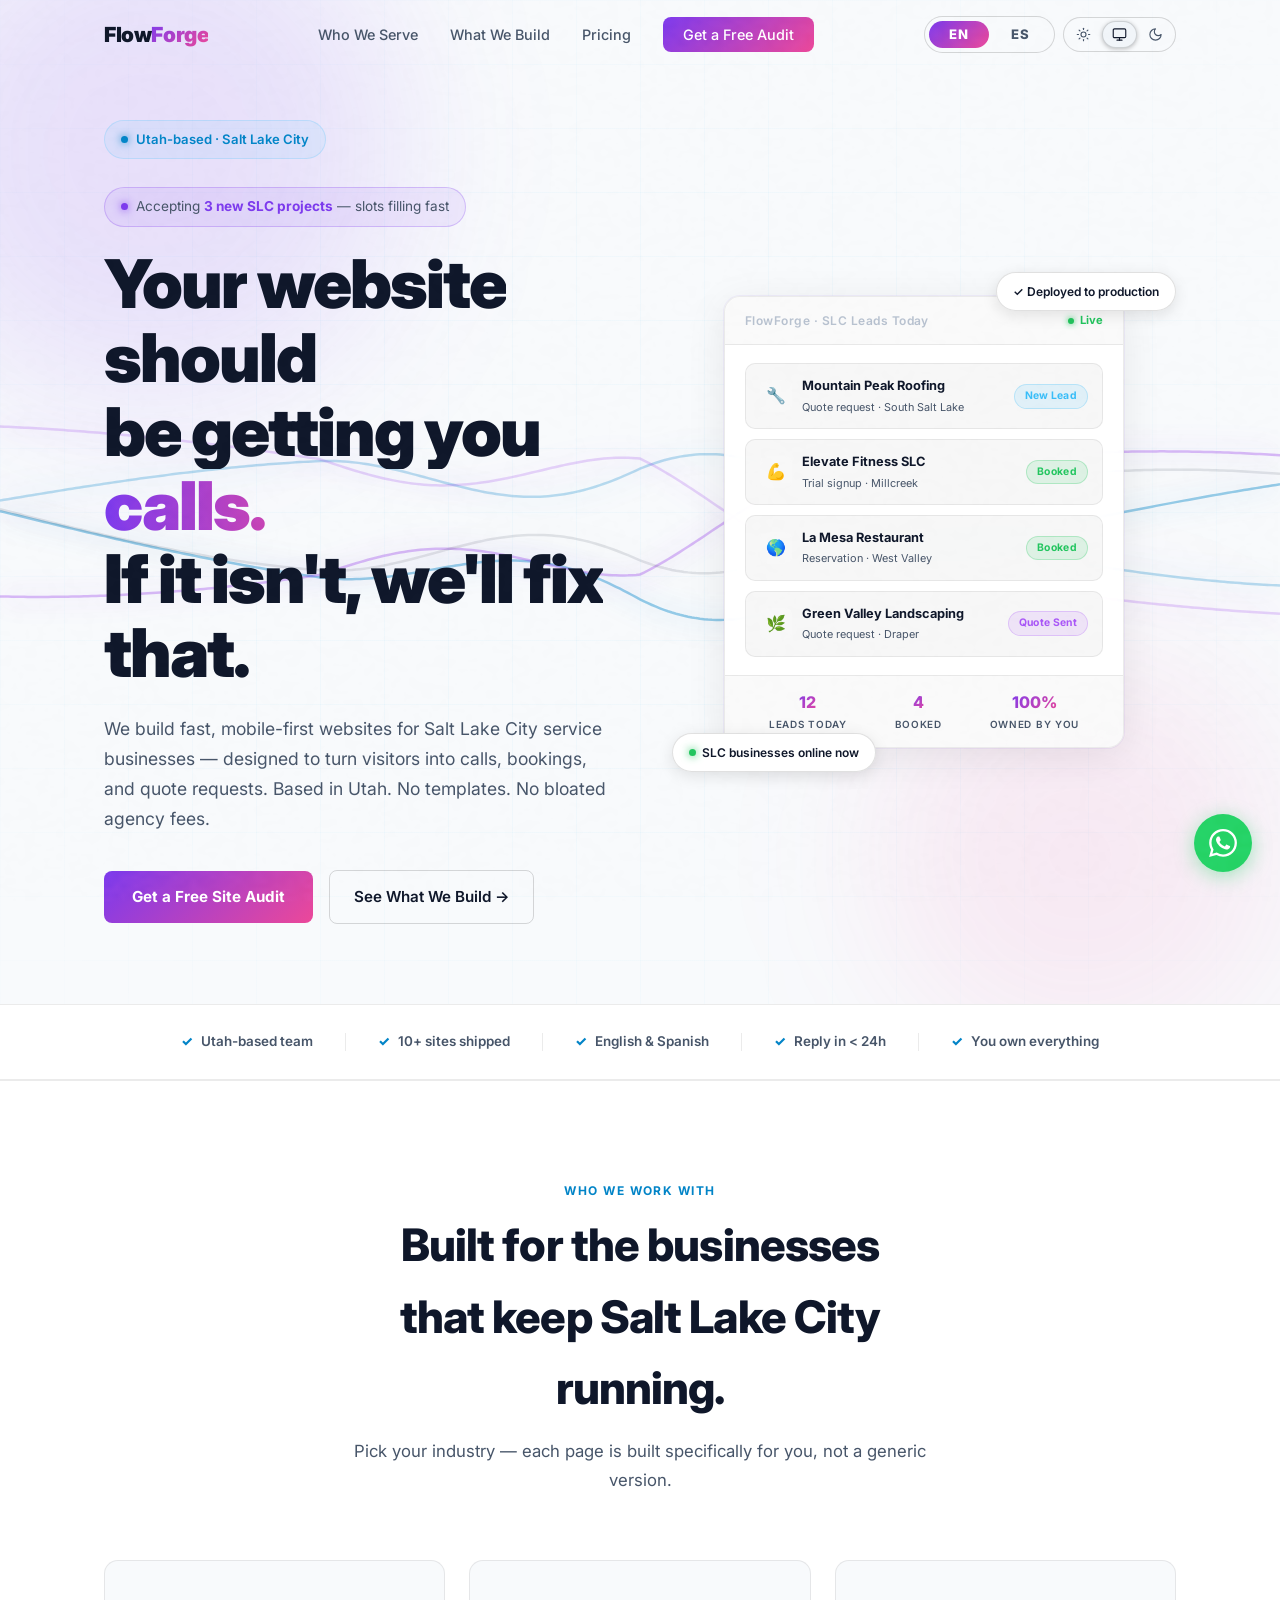
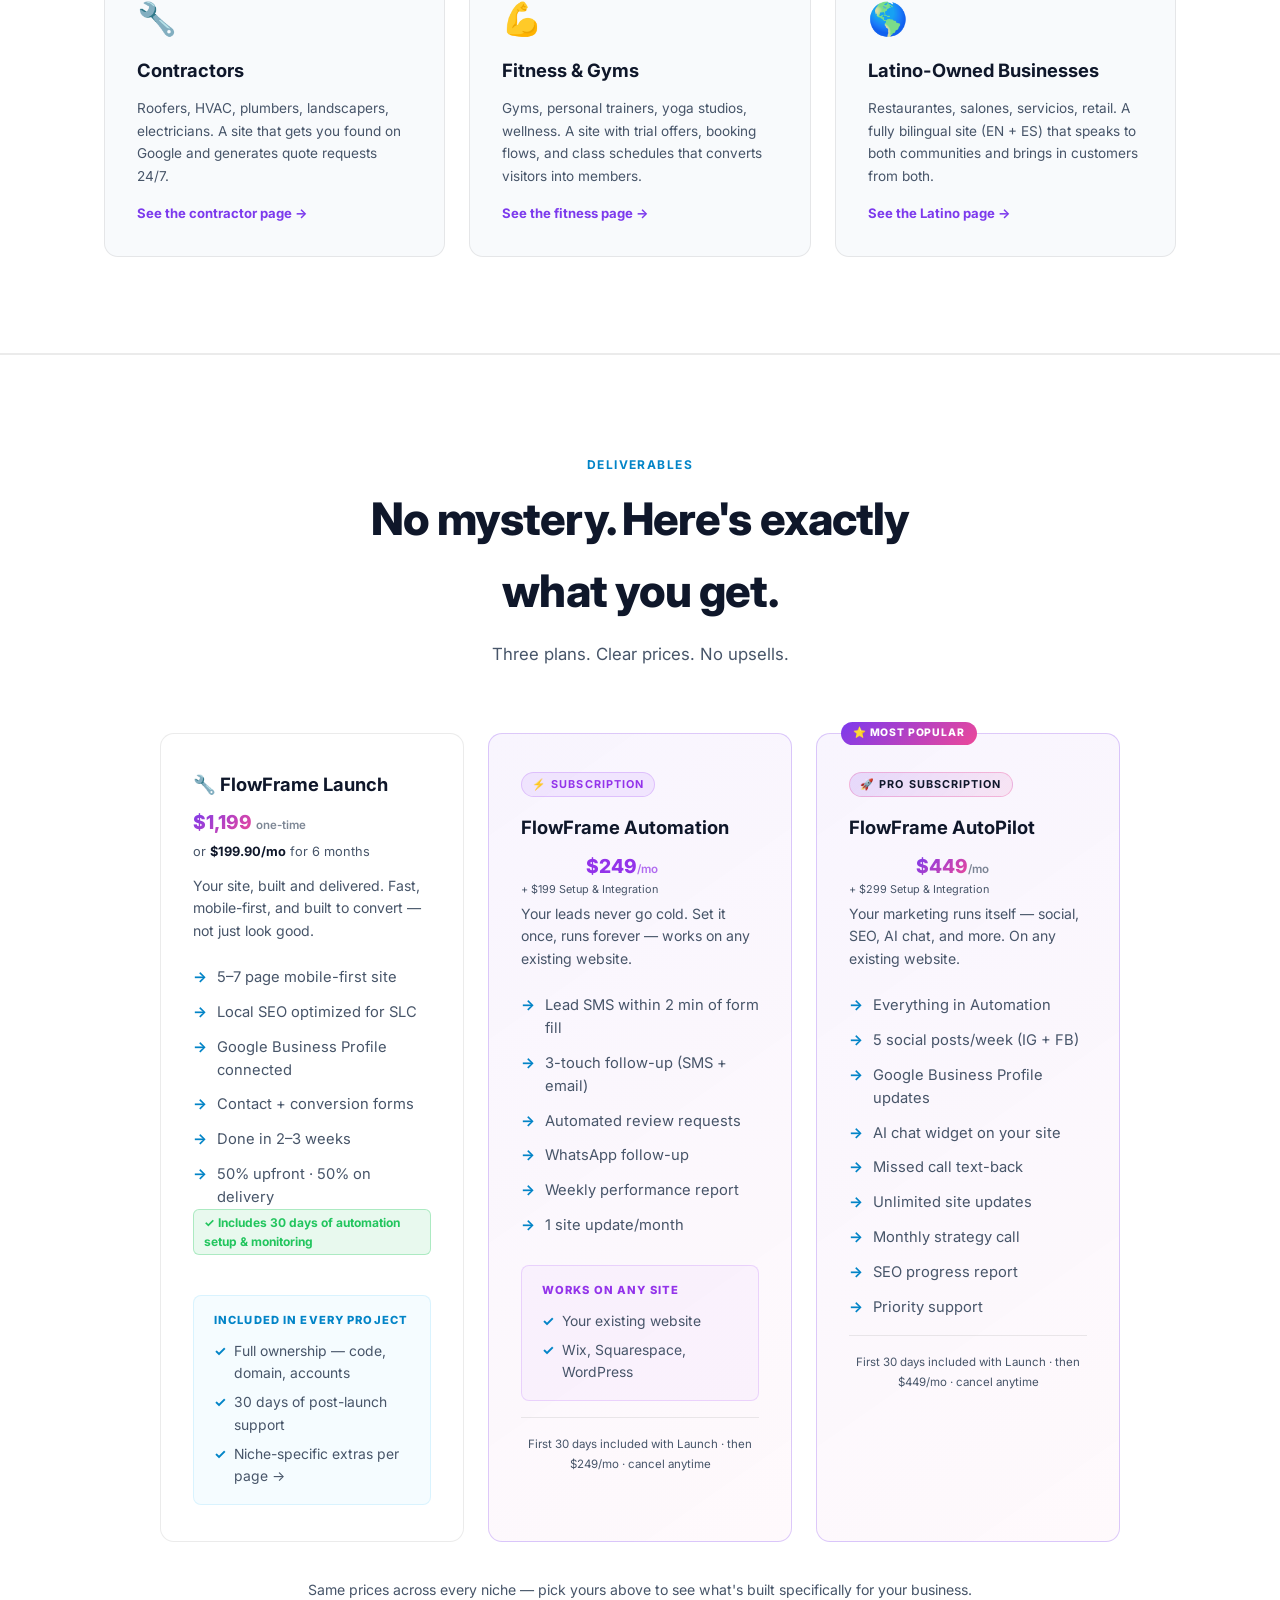
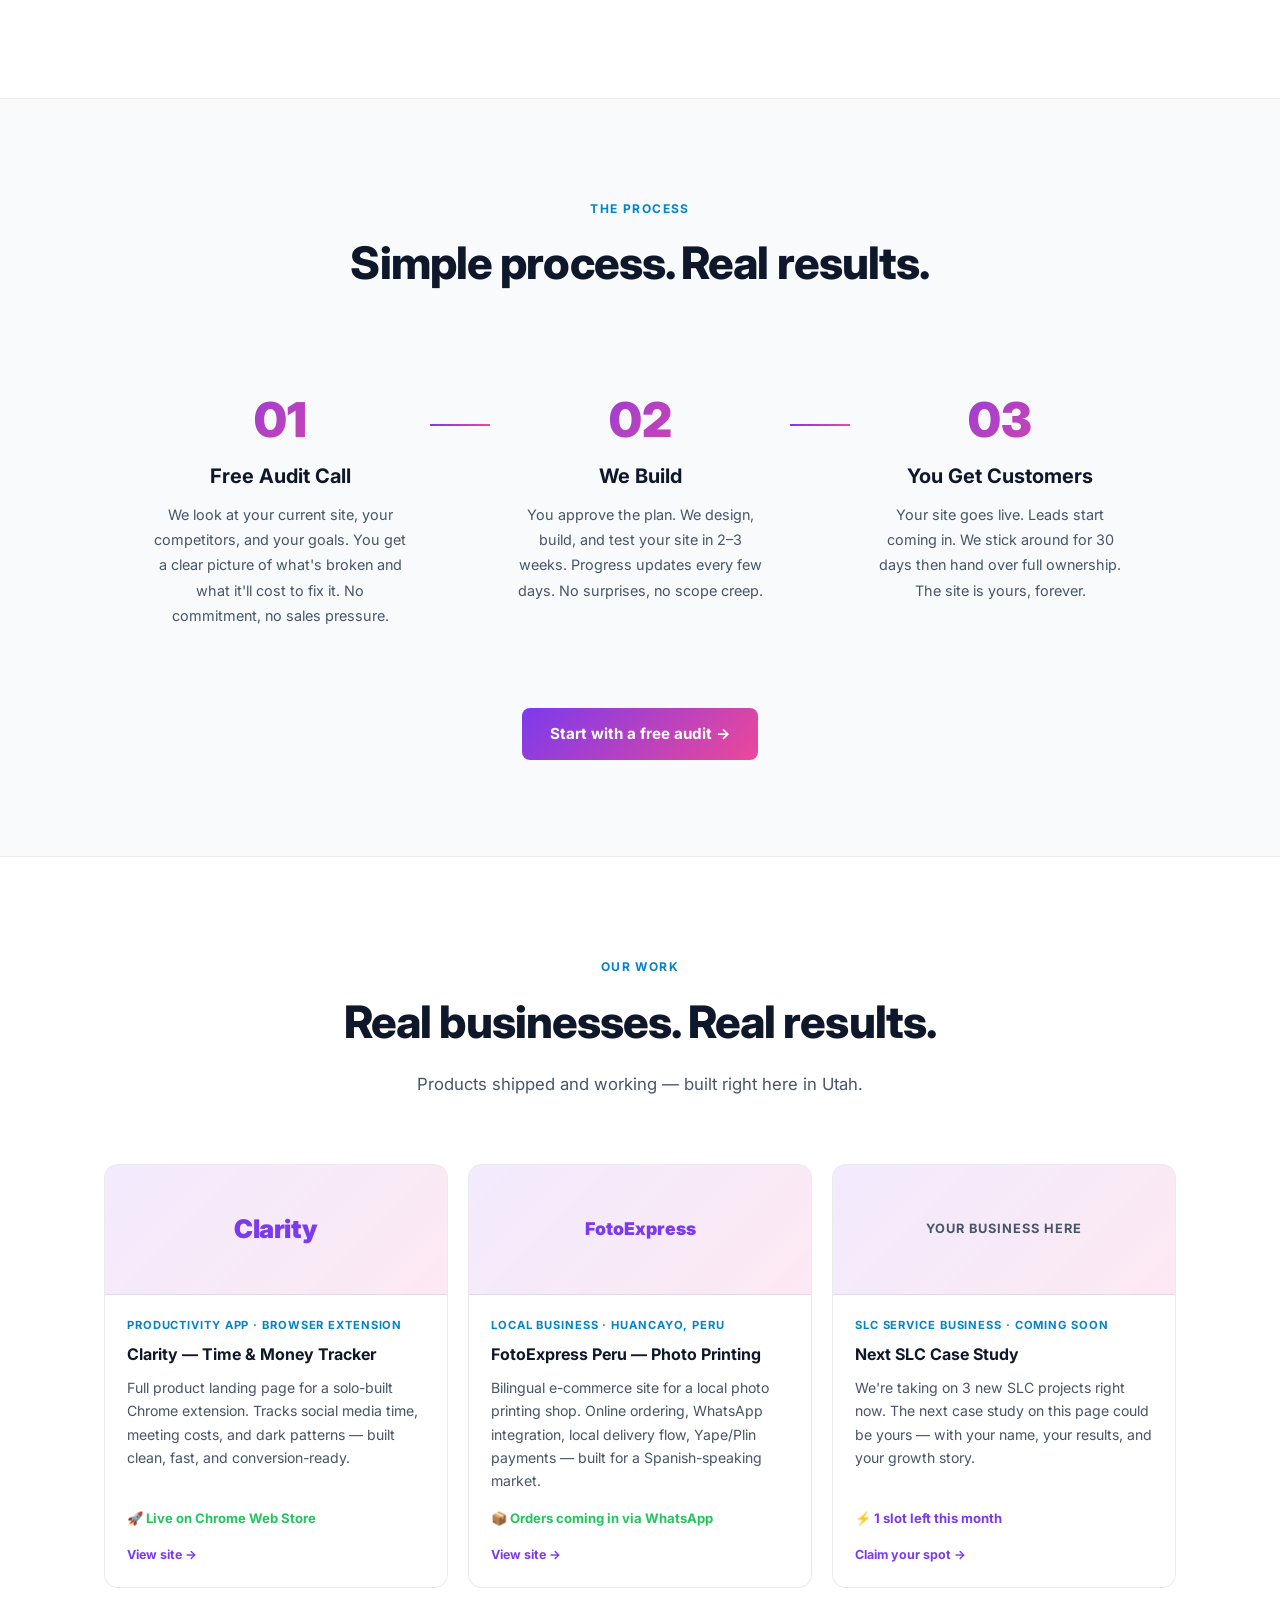
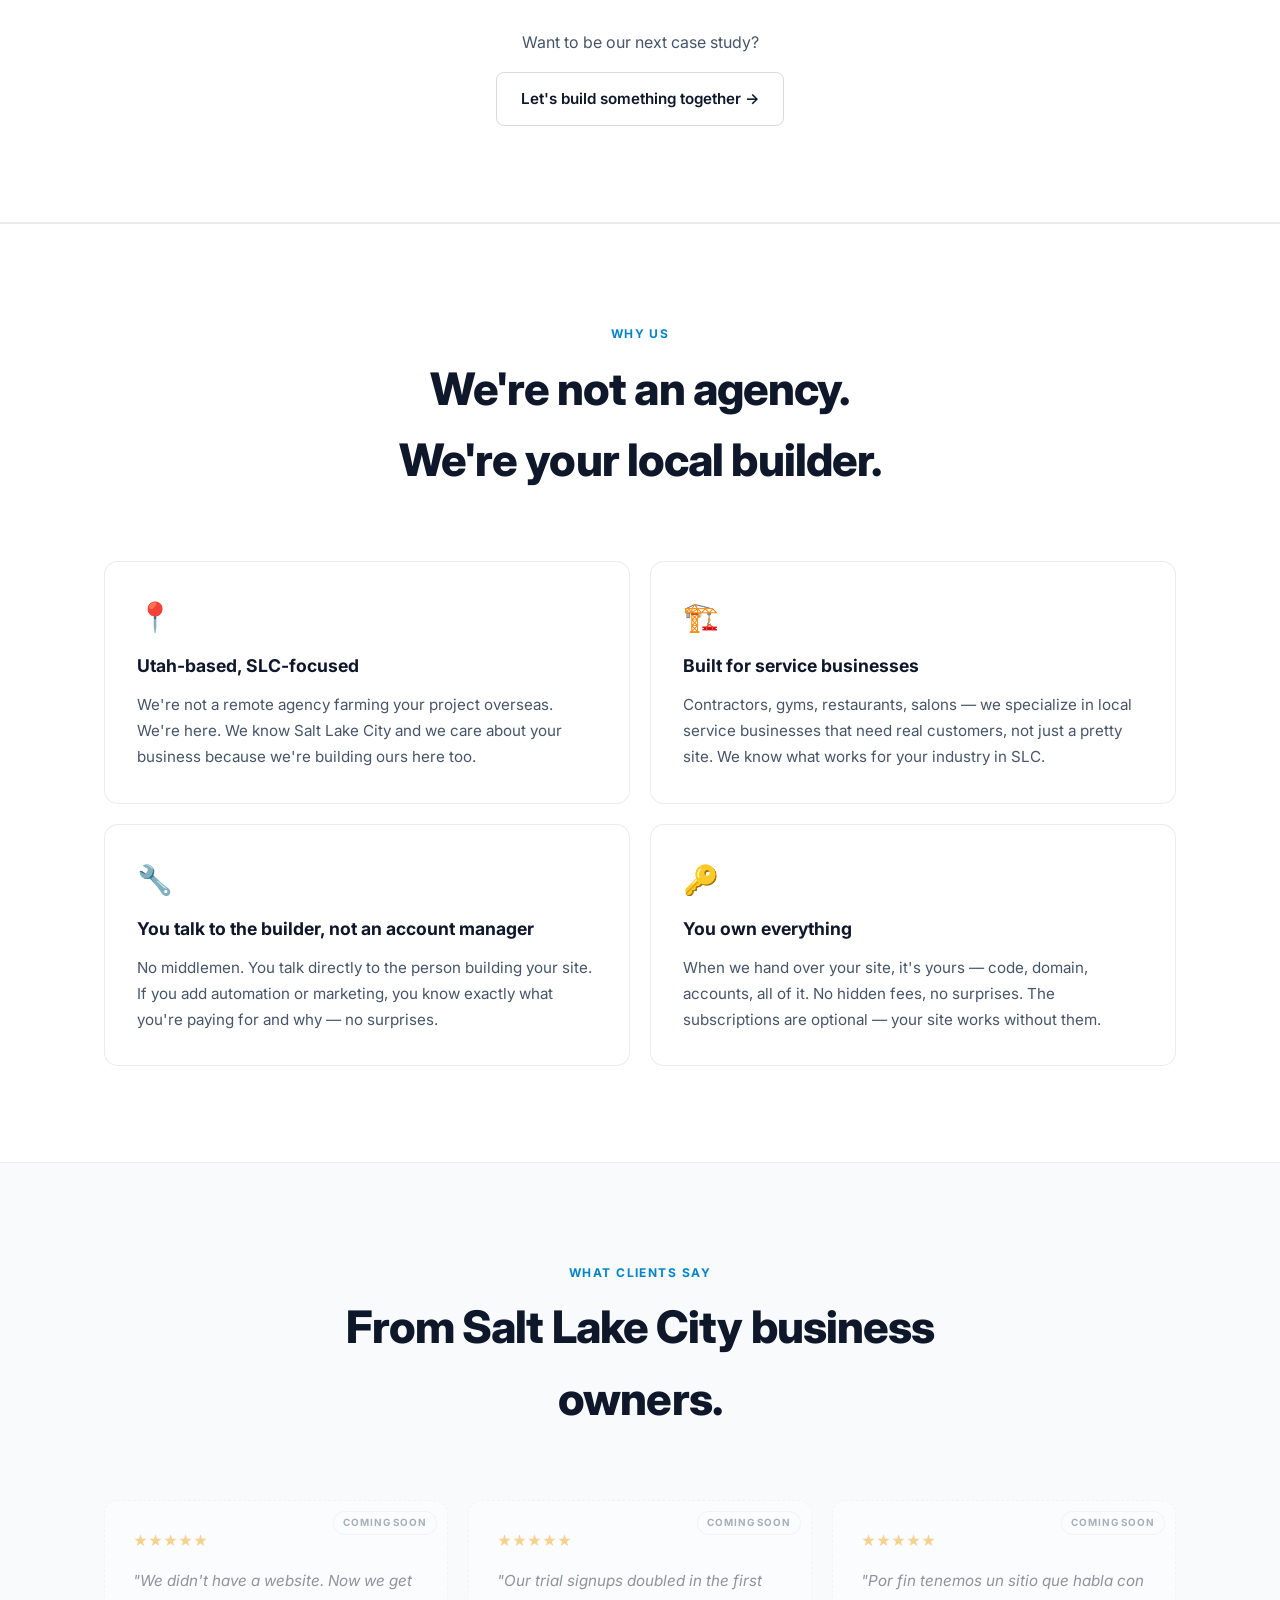
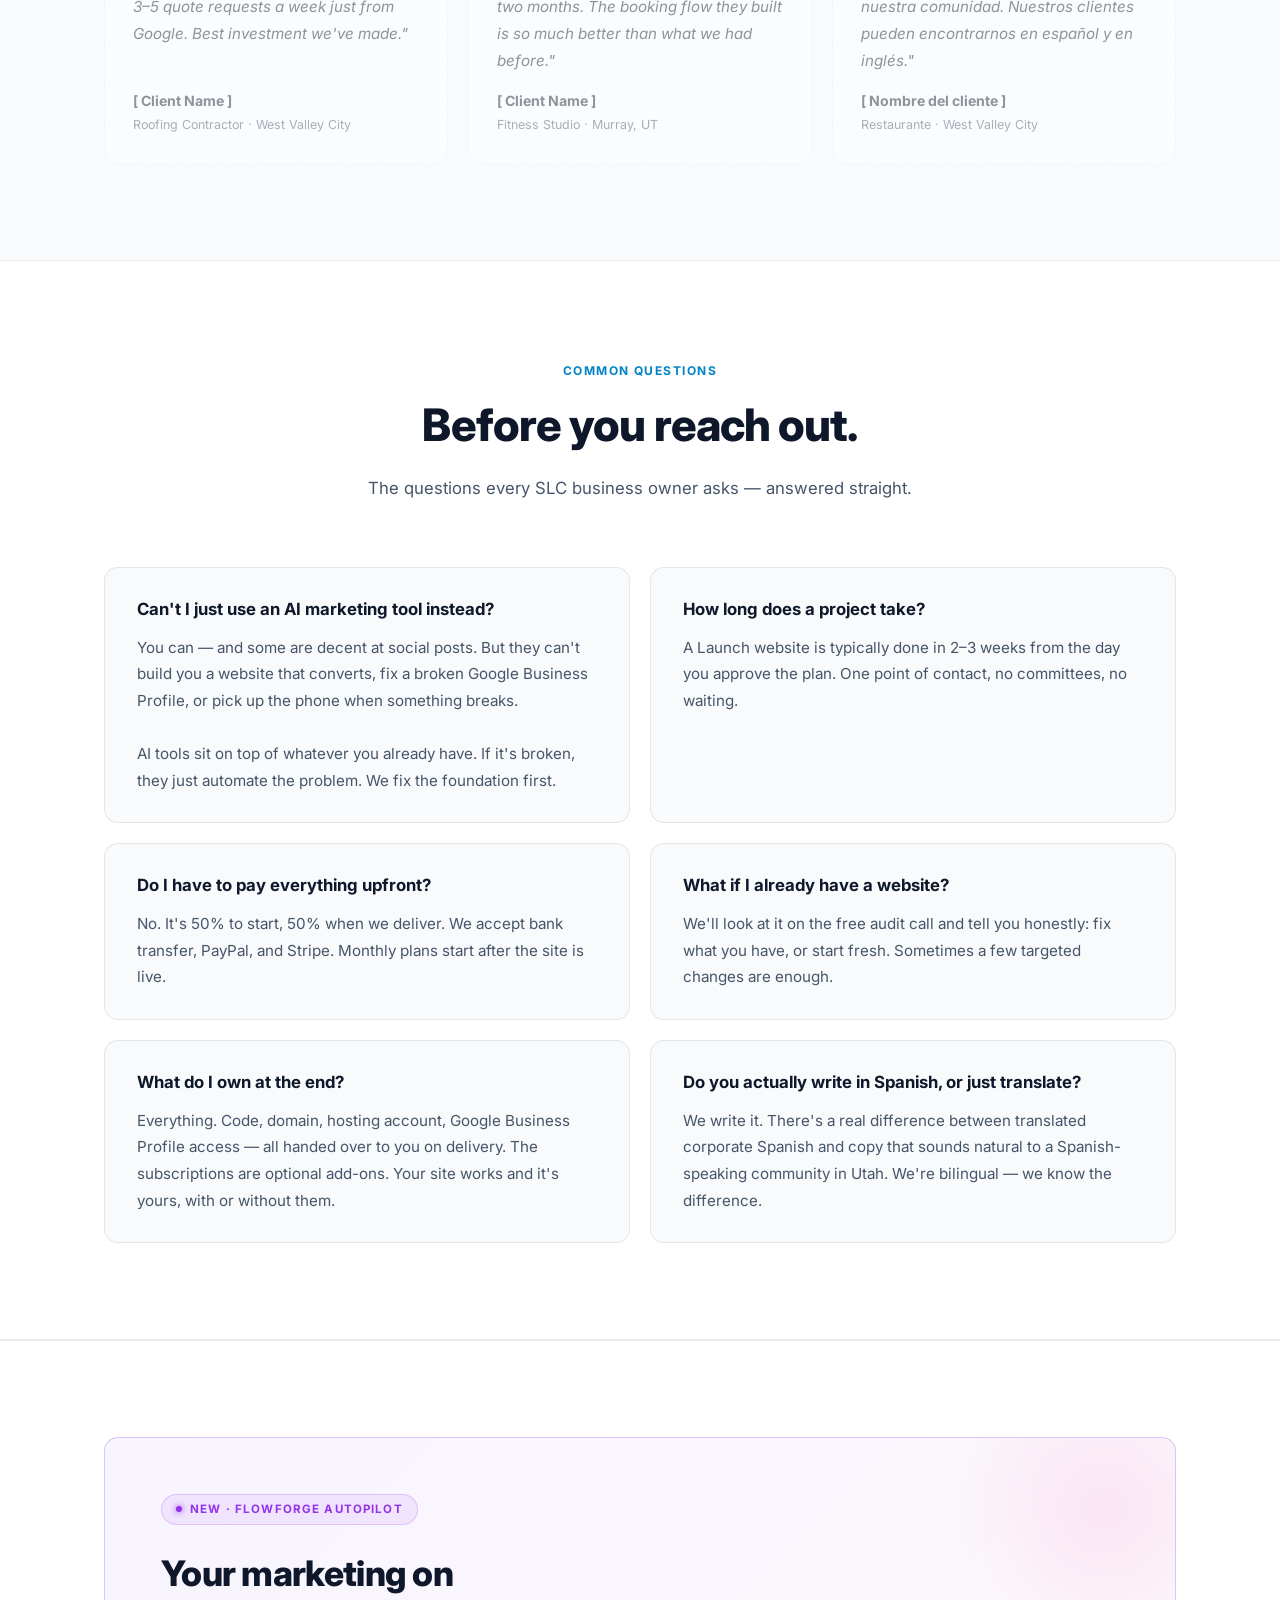
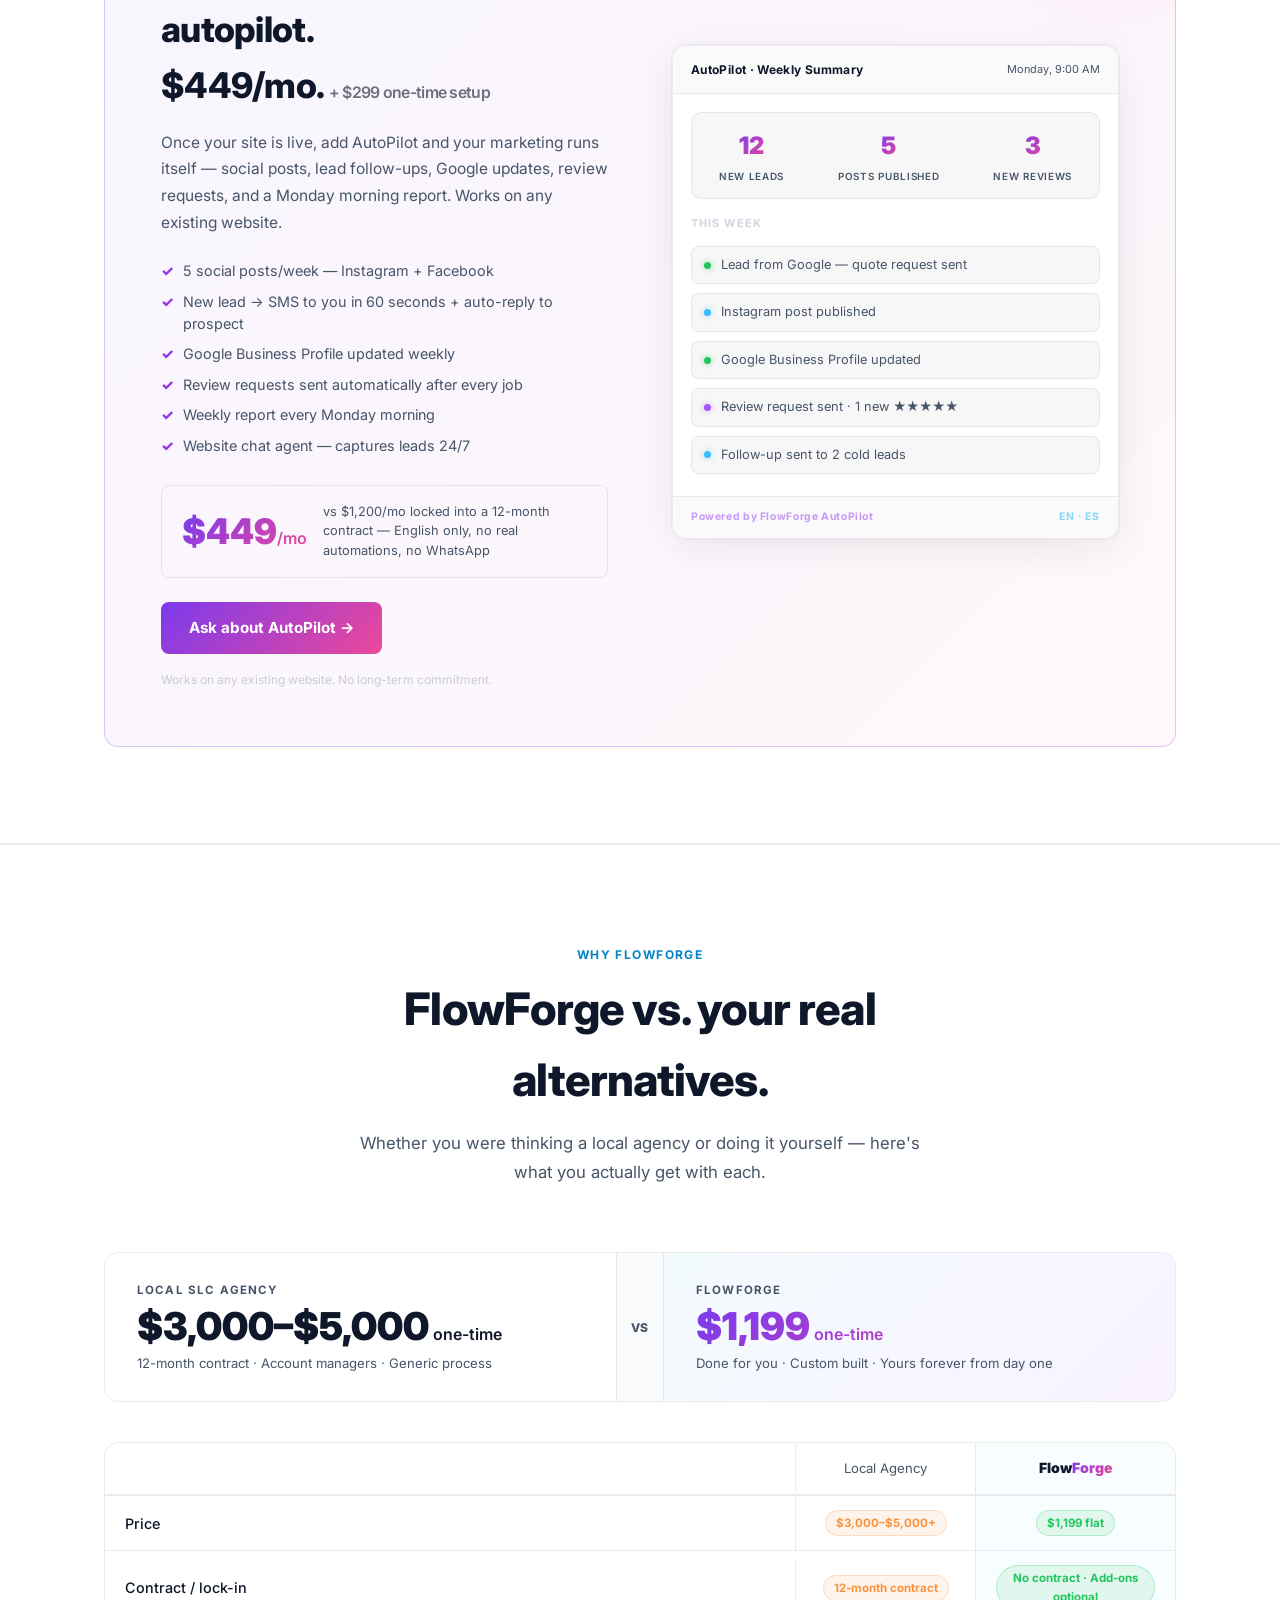
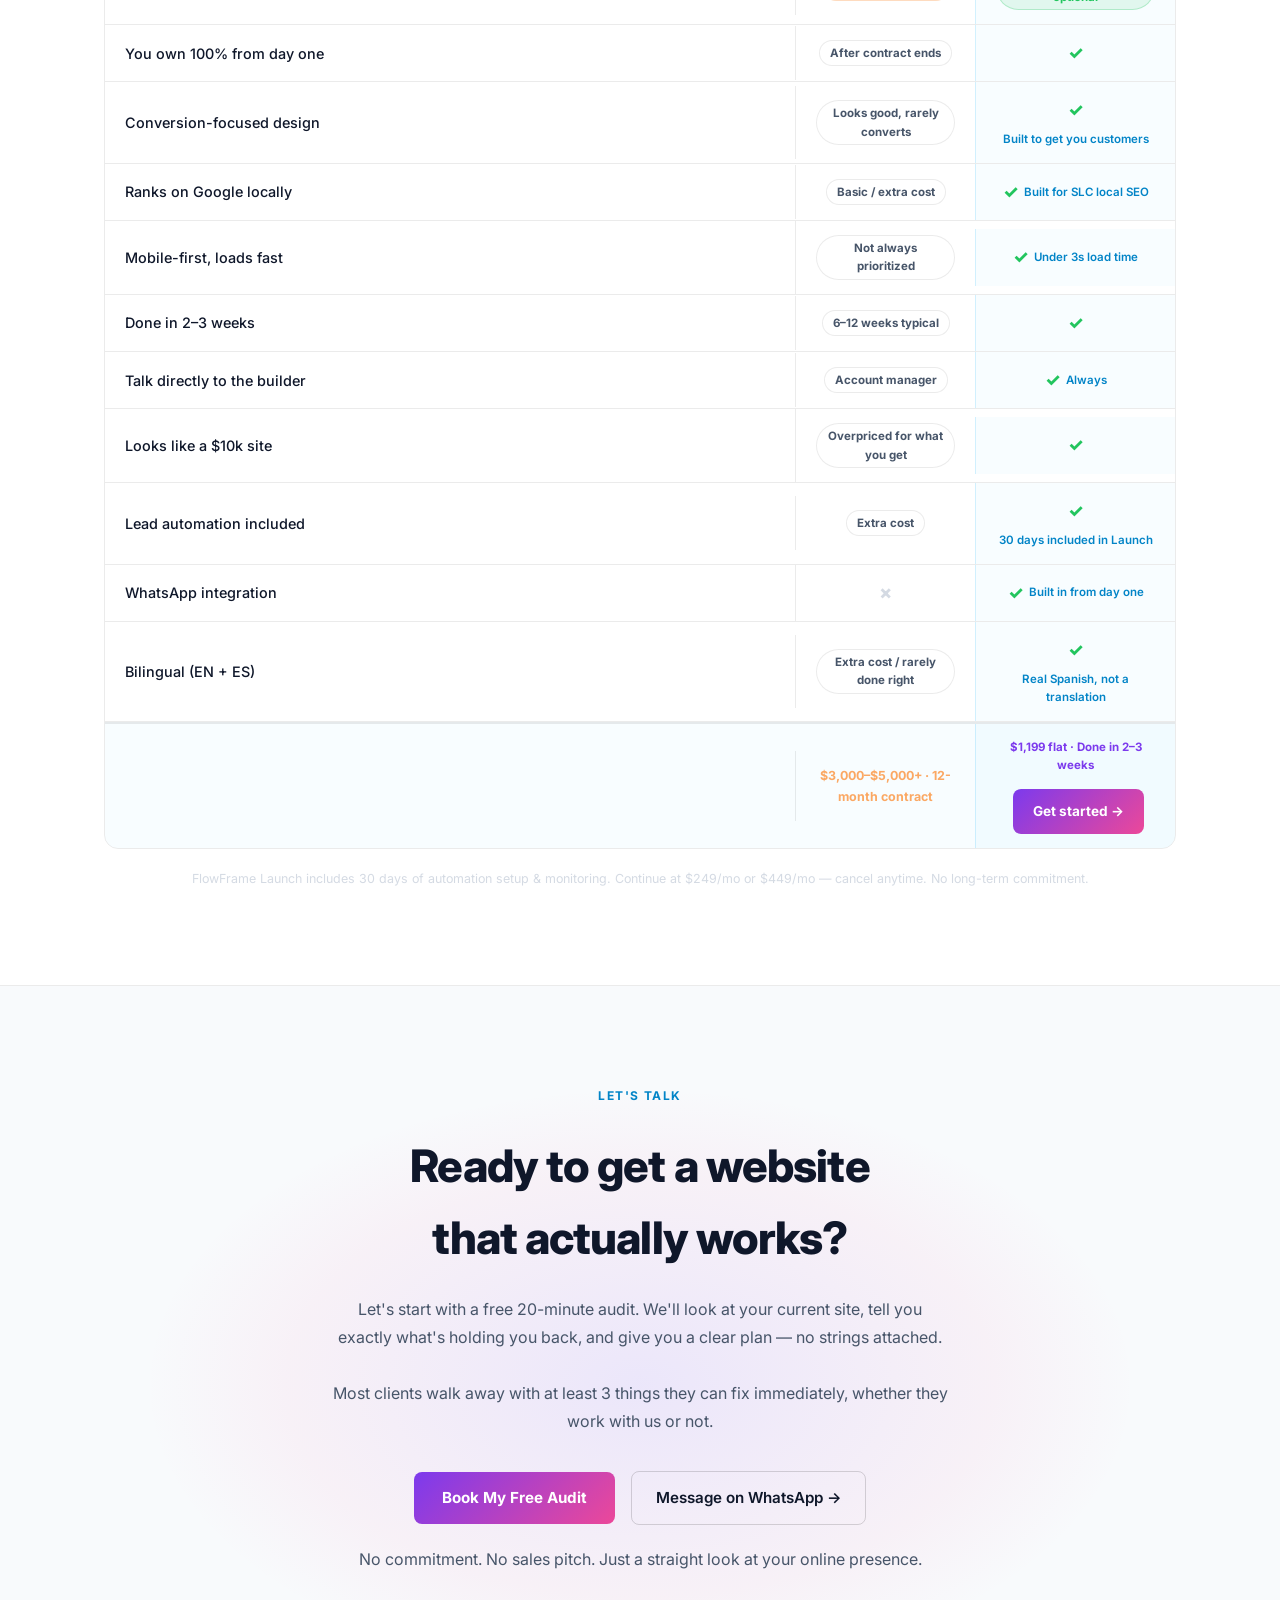
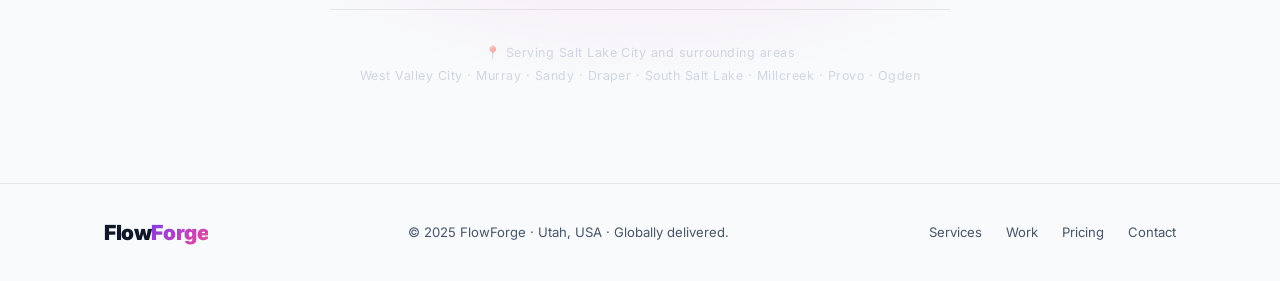
==== commit ff754315: "SLC pricing update, niche-page language toggles, full bilingual latino - Price: $1,800 → $1,199 acro" ====
--- a/slc.html
+++ b/slc.html
@@ -22,6 +22,9 @@
   <noscript><link href="https://fonts.googleapis.com/css2?family=Inter:wght@300;400;500;600;700;800;900&display=swap" rel="stylesheet"></noscript>
   <!-- FIXED: absolute path so /slc route finds the CSS correctly -->
     <link rel="canonical" href="https://flowforge-iota-umber.vercel.app/slc">
+    <link rel="alternate" hreflang="en" href="https://flowforge-iota-umber.vercel.app/slc">
+    <link rel="alternate" hreflang="es" href="https://flowforge-iota-umber.vercel.app/slc/es">
+    <link rel="alternate" hreflang="x-default" href="https://flowforge-iota-umber.vercel.app/slc">
   <meta name="twitter:card" content="summary_large_image">
   <meta name="twitter:title" content="Web Design for Salt Lake City Service Businesses — FlowForge">
   <meta name="twitter:description" content="FlowForge builds high-converting websites for Salt Lake City contractors, gyms, and Latino-owned businesses. Mobile-first, bilingual, and built to get you customers.">
@@ -941,7 +944,7 @@
       <!-- EN/ES desktop -->
       <div class="nav-lang-toggle" id="nav-lang-desktop">
         <button class="nav-lang-btn active" id="nav-btn-en" onclick="setLang('en')">EN</button>
-        <button class="nav-lang-btn" id="nav-btn-es" onclick="setLang('es')">ES</button>
+        <button class="nav-lang-btn" id="nav-btn-es" onclick="location.href='/slc/es'">ES</button>
       </div>
       <!-- Theme desktop -->
       <div class="theme-seg" id="theme-seg">
@@ -952,7 +955,7 @@
       <!-- Mobile: EN/ES + theme + hamburger -->
       <div class="nav-lang-toggle nav-lang-mobile">
         <button class="nav-lang-btn active" id="nav-btn-en-m" onclick="setLang('en')">EN</button>
-        <button class="nav-lang-btn" id="nav-btn-es-m" onclick="setLang('es')">ES</button>
+        <button class="nav-lang-btn" id="nav-btn-es-m" onclick="location.href='/slc/es'">ES</button>
       </div>
       <div class="theme-seg theme-seg-mobile" id="theme-seg-mobile">
         <button class="theme-seg-btn" data-theme-key="light" onclick="setTheme('light')"><svg class="svg-icon" viewBox="0 0 24 24" xmlns="http://www.w3.org/2000/svg" aria-hidden="true"><circle cx="12" cy="12" r="4"/><path d="M12 2v2"/><path d="M12 20v2"/><path d="m4.93 4.93 1.41 1.41"/><path d="m17.66 17.66 1.41 1.41"/><path d="M2 12h2"/><path d="M20 12h2"/><path d="m6.34 17.66-1.41 1.41"/><path d="m19.07 4.93-1.41 1.41"/></svg></button>
@@ -1105,8 +1108,9 @@
       <div class="del-block reveal" style="margin:0;">
         <div style="display:flex;align-items:center;justify-content:space-between;flex-wrap:wrap;gap:8px;margin-bottom:4px;">
           <h3 style="margin:0;">🔧 FlowFrame Launch</h3>
-          <div style="font-size:1.2rem;font-weight:800;"><span style="background:var(--gradient);-webkit-background-clip:text;-webkit-text-fill-color:transparent;background-clip:text;">$1,800</span> <span style="font-size:.72rem;font-weight:600;opacity:.7;color:var(--muted);" data-i18n="pkg.onetime">one-time</span></div>
+          <div style="font-size:1.2rem;font-weight:800;"><span style="background:var(--gradient);-webkit-background-clip:text;-webkit-text-fill-color:transparent;background-clip:text;">$1,199</span> <span style="font-size:.72rem;font-weight:600;opacity:.7;color:var(--muted);" data-i18n="pkg.onetime">one-time</span></div>
         </div>
+        <div style="font-size:.8rem;color:var(--muted);margin:0 0 12px;" data-i18n-html="pkg.launch.monthly">or <strong style="color:var(--text);font-weight:700;">$199.90/mo</strong> for 6 months</div>
         <p class="del-desc" data-i18n="pkg.launch.desc">Your site, built and delivered. Fast, mobile-first, and built to convert — not just look good.</p>
         <ul class="del-list">
           <li data-i18n="pkg.launch.f1">5–7 page mobile-first site</li>
@@ -1402,7 +1406,7 @@
       <div class="cmp-cost-vs">VS</div>
       <div class="cmp-cost-block cmp-us">
         <div class="cmp-cost-label">FlowForge</div>
-        <div class="cmp-cost-price">$1,800<span> one-time</span></div>
+        <div class="cmp-cost-price">$1,199<span> one-time</span></div>
         <div class="cmp-cost-note">Done for you · Custom built · Yours forever from day one</div>
       </div>
     </div>
@@ -1423,7 +1427,7 @@
       <div class="cmp-row reveal">
         <div class="cmp-col-feature" data-i18n="cmp.r1.feat">Price</div>
         <div class="cmp-col-them"><span class="cmp-badge-bad" data-i18n="cmp.r1.them">$3,000–$5,000+</span></div>
-        <div class="cmp-col-us"><span class="cmp-badge-good" data-i18n="cmp.r1.us">$1,800 flat</span></div>
+        <div class="cmp-col-us"><span class="cmp-badge-good" data-i18n="cmp.r1.us">$1,199 flat</span></div>
       </div>
 
       <div class="cmp-row reveal">
@@ -1499,7 +1503,7 @@
           <span class="cmp-total-label" data-i18n="cmp.cta.them">$3,000–$5,000+ · 12-month contract</span>
         </div>
         <div class="cmp-col-us">
-          <span class="cmp-total-label" style="color:var(--accent);font-size:.72rem;" data-i18n="cmp.cta.us">$1,800 flat · Done in 2–3 weeks</span><br>
+          <span class="cmp-total-label" style="color:var(--accent);font-size:.72rem;" data-i18n="cmp.cta.us">$1,199 flat · Done in 2–3 weeks</span><br>
           <a href="#contact" class="btn-primary" style="font-size:.85rem;padding:12px 20px;margin-top:8px;" data-i18n="cmp.cta.btn">Get started →</a>
         </div>
       </div>
@@ -1601,6 +1605,7 @@
     'del.label':'Deliverables','del.h2':'No mystery. Here\'s exactly what you get.','del.p':'Three plans. Clear prices. No upsells.',
     'del.bottom':'Same prices across every niche — pick yours above to see what\'s built specifically for your business.',
     'pkg.onetime':'one-time',
+    'pkg.launch.monthly':'or <strong style="color:var(--text);font-weight:700;">$199.90/mo</strong> for 6 months',
     'pkg.launch.desc':'Your site, built and delivered. Fast, mobile-first, and built to convert — not just look good.',
     'pkg.launch.f1':'5–7 page mobile-first site','pkg.launch.f2':'Local SEO optimized for SLC',
     'pkg.launch.f3':'Google Business Profile connected','pkg.launch.f4':'Contact + conversion forms',
@@ -1668,7 +1673,7 @@
     'pkg.f.f4':'Class schedule section built in','pkg.f.f5':'Transformation photo gallery','pkg.f.f6':'Email capture for free offer',
     'pkg.f.f7':'Testimonials + social proof section','pkg.f.f8':'Full ownership — yours forever',
     'pkg.f.cta':'Get a Fitness quote','pkg.f.micro':'Free audit included. No commitment.',
-    'pkg.l.tag':'🌎 Latino-Owned','pkg.l.name':'Latino Launch','pkg.l.price':'$1,800','pkg.l.period':' one-time',
+    'pkg.l.tag':'🌎 Latino-Owned','pkg.l.name':'Latino Launch','pkg.l.price':'$1,199','pkg.l.period':' one-time',
     'pkg.l.promise':'"A bilingual website — English + Spanish — that brings in customers from both communities."',
     'pkg.l.for.label':'Best for','pkg.l.for':'Latino-owned businesses with no site, English-only, or a site that doesn\'t represent them to their community.',
     'pkg.l.f1':'Full bilingual site — English + Spanish, every page','pkg.l.f2':'Language toggle built in (EN / ES)','pkg.l.f3':'5–7 pages depending on business type',
@@ -1713,7 +1718,7 @@
     'cta.cities':'📍 Serving Salt Lake City and surrounding areas<br>West Valley City · Murray · Sandy · Draper · South Salt Lake · Millcreek · Provo · Ogden',
     'footer.copy':'© 2025 FlowForge · Utah, USA · Globally delivered.','footer.services':'Services','footer.work':'Work','footer.pricing':'Pricing','footer.contact':'Contact',
     'cmp.header.them':'Local Agency',
-    'cmp.r1.feat':'Price','cmp.r1.them':'$3,000–$5,000+','cmp.r1.us':'$1,800 flat',
+    'cmp.r1.feat':'Price','cmp.r1.them':'$3,000–$5,000+','cmp.r1.us':'$1,199 flat',
     'cmp.r2.feat':'Contract / lock-in','cmp.r2.them':'12-month contract','cmp.r2.us':'No contract · Add-ons optional',
     'cmp.r3.feat':'You own 100% from day one','cmp.r3.them':'After contract ends',
     'cmp.r4.feat':'Conversion-focused design','cmp.r4.them':'Looks good, rarely converts','cmp.r4.us':'Built to get you customers',
@@ -1726,7 +1731,7 @@
     'cmp.r11.feat':'WhatsApp integration','cmp.r11.us':'Built in from day one',
     'cmp.r12.feat':'Bilingual (EN + ES)','cmp.r12.them':'Extra cost / rarely done right','cmp.r12.us':'Real Spanish, not a translation',
     'cmp.cta.them':'$3,000–$5,000+ · 12-month contract',
-    'cmp.cta.us':'$1,800 flat · Done in 2–3 weeks',
+    'cmp.cta.us':'$1,199 flat · Done in 2–3 weeks',
     'cmp.cta.btn':'Get started →',
     'cmp.footnote':'FlowFrame Launch includes 30 days of automation setup & monitoring. Continue at $249/mo or $449/mo — cancel anytime. No long-term commitment.',
   },
@@ -1775,6 +1780,7 @@
     'del.label':'Entregables','del.h2':'Sin misterios. Esto es exactamente lo que obtienes.','del.p':'Tres planes. Precios claros. Sin extras ocultos.',
     'del.bottom':'Los mismos precios en cada nicho — elige el tuyo arriba para ver qué está construido específicamente para tu negocio.',
     'pkg.onetime':'única vez',
+    'pkg.launch.monthly':'o <strong style="color:var(--text);font-weight:700;">$199.90/mes</strong> durante 6 meses',
     'pkg.launch.desc':'Tu sitio, construido y entregado. Rápido, mobile-first, y hecho para convertir — no solo para verse bien.',
     'pkg.launch.f1':'Sitio mobile-first de 5–7 páginas','pkg.launch.f2':'SEO local optimizado para SLC',
     'pkg.launch.f3':'Perfil de Google Business conectado','pkg.launch.f4':'Formularios de contacto y conversión',
@@ -1842,7 +1848,7 @@
     'pkg.f.f4':'Sección de horario de clases incluida','pkg.f.f5':'Galería de fotos de transformación','pkg.f.f6':'Captura de email para oferta gratis',
     'pkg.f.f7':'Sección de testimonios + prueba social','pkg.f.f8':'Propiedad completa — tuyo para siempre',
     'pkg.f.cta':'Cotización para Fitness','pkg.f.micro':'Auditoría gratis incluida. Sin compromiso.',
-    'pkg.l.tag':'🌎 Negocios Latinos','pkg.l.name':'Latino Launch','pkg.l.price':'$1,800','pkg.l.period':' única vez',
+    'pkg.l.tag':'🌎 Negocios Latinos','pkg.l.name':'Latino Launch','pkg.l.price':'$1,199','pkg.l.period':' única vez',
     'pkg.l.promise':'"Un sitio web bilingüe — inglés + español — que atrae clientes de ambas comunidades."',
     'pkg.l.for.label':'Ideal para','pkg.l.for':'Negocios latinos sin sitio, solo en inglés, o con un sitio que no los representa ante su comunidad.',
     'pkg.l.f1':'Sitio completamente bilingüe — inglés + español, cada página','pkg.l.f2':'Botón de cambio de idioma integrado (EN / ES)','pkg.l.f3':'5–7 páginas según el tipo de negocio',
@@ -1887,7 +1893,7 @@
     'cta.cities':'📍 Sirviendo Salt Lake City y áreas circundantes<br>West Valley City · Murray · Sandy · Draper · South Salt Lake · Millcreek · Provo · Ogden',
     'footer.copy':'© 2025 FlowForge · Utah, USA · Entregado globalmente.','footer.services':'Servicios','footer.work':'Trabajo','footer.pricing':'Precios','footer.contact':'Contacto',
     'cmp.header.them':'Agencia Local',
-    'cmp.r1.feat':'Precio','cmp.r1.them':'$3,000–$5,000+','cmp.r1.us':'$1,800 fijo',
+    'cmp.r1.feat':'Precio','cmp.r1.them':'$3,000–$5,000+','cmp.r1.us':'$1,199 fijo',
     'cmp.r2.feat':'Contrato / compromiso','cmp.r2.them':'Contrato de 12 meses','cmp.r2.us':'Sin contrato · Extras opcionales',
     'cmp.r3.feat':'100% tuyo desde el día uno','cmp.r3.them':'Al terminar el contrato',
     'cmp.r4.feat':'Diseño enfocado en conversiones','cmp.r4.them':'Se ve bien, rara vez convierte','cmp.r4.us':'Hecho para traerte clientes',
@@ -1900,7 +1906,7 @@
     'cmp.r11.feat':'Integración de WhatsApp','cmp.r11.us':'Incluido desde el primer día',
     'cmp.r12.feat':'Bilingüe (EN + ES)','cmp.r12.them':'Costo extra / rara vez bien hecho','cmp.r12.us':'Español real, no una traducción',
     'cmp.cta.them':'$3,000–$5,000+ · Contrato de 12 meses',
-    'cmp.cta.us':'$1,800 fijo · Listo en 2–3 semanas',
+    'cmp.cta.us':'$1,199 fijo · Listo en 2–3 semanas',
     'cmp.cta.btn':'Comenzar →',
     'cmp.footnote':'FlowFrame Launch incluye 30 días de configuración y monitoreo de automatización. Continúa a $249/mes o $449/mes — cancela cuando quieras. Sin compromiso a largo plazo.',
   }
@@ -1922,7 +1928,7 @@
 })();
 
 // ═══ APPLY TRANSLATIONS ═══
-let currentLang = localStorage.getItem('ff_lang') || 'en';
+let currentLang = 'en';
 
 function applyLang(lang) {
   const t = T[lang];
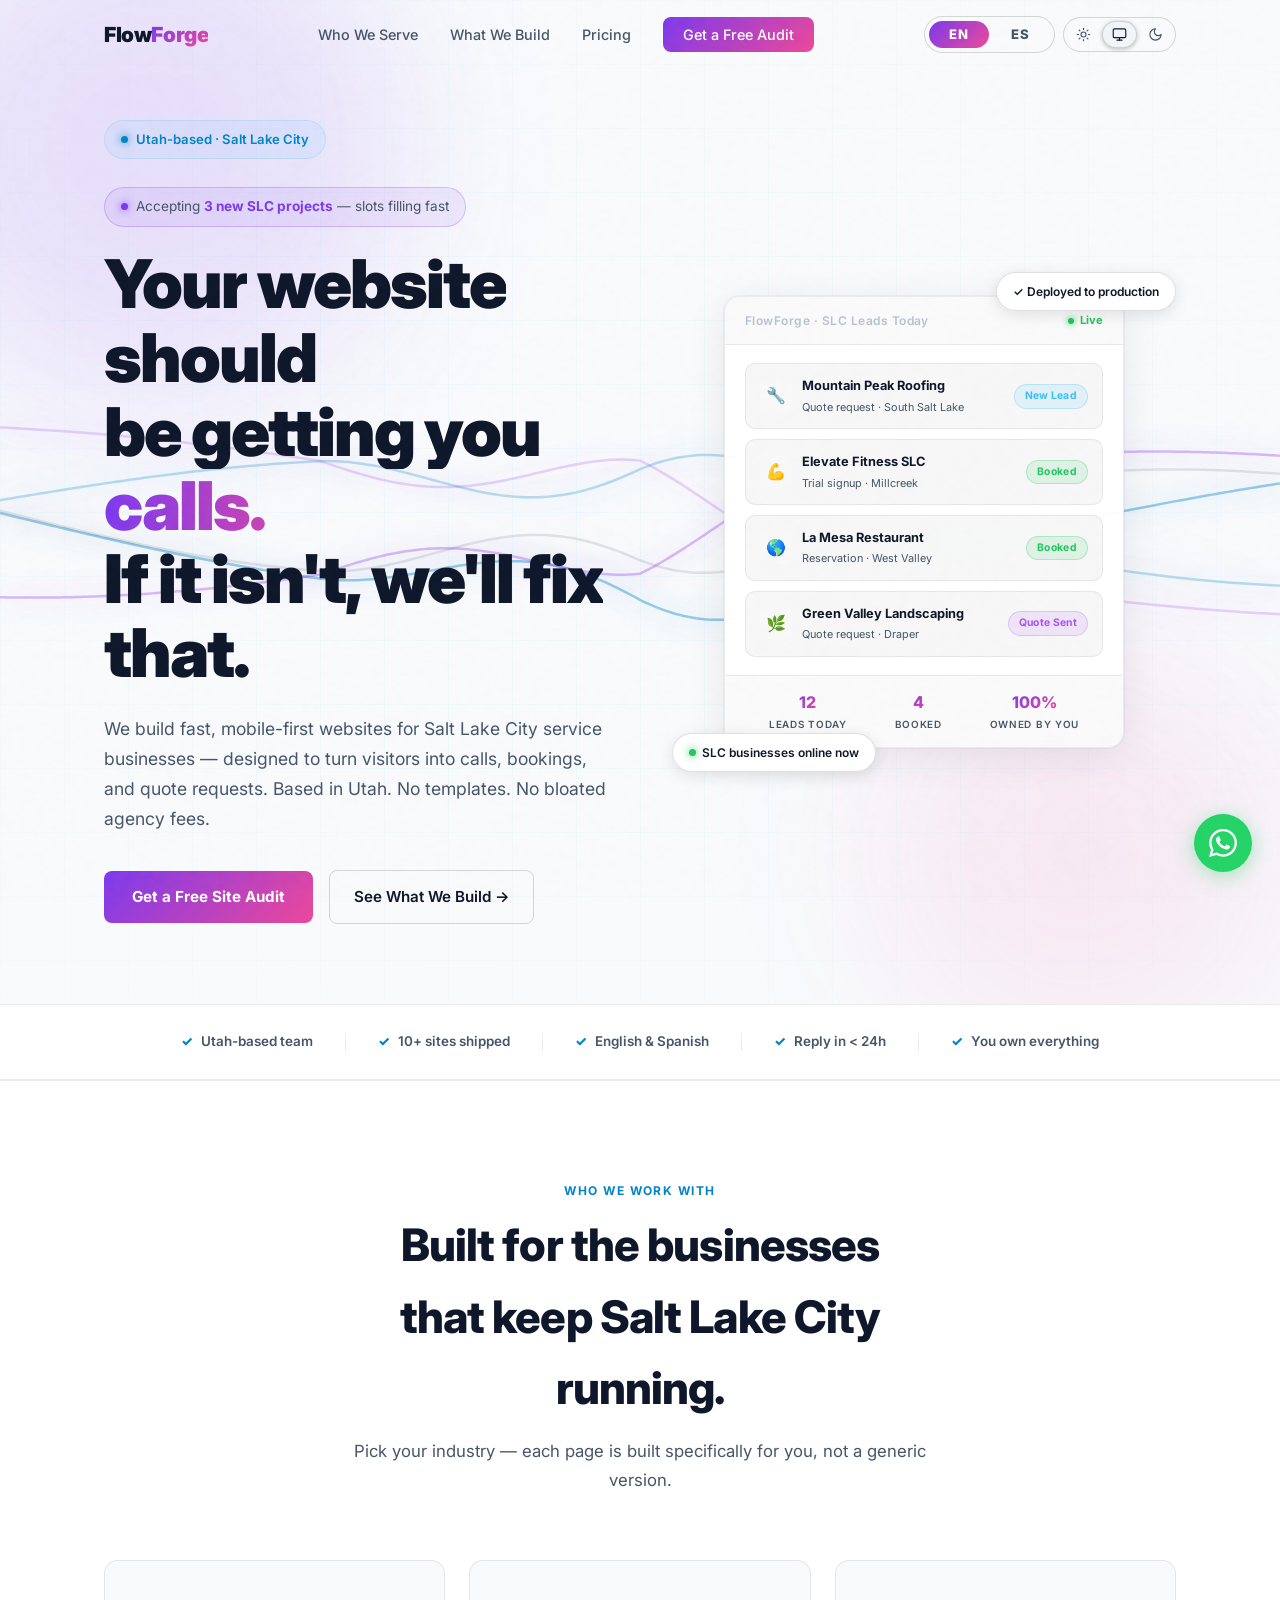
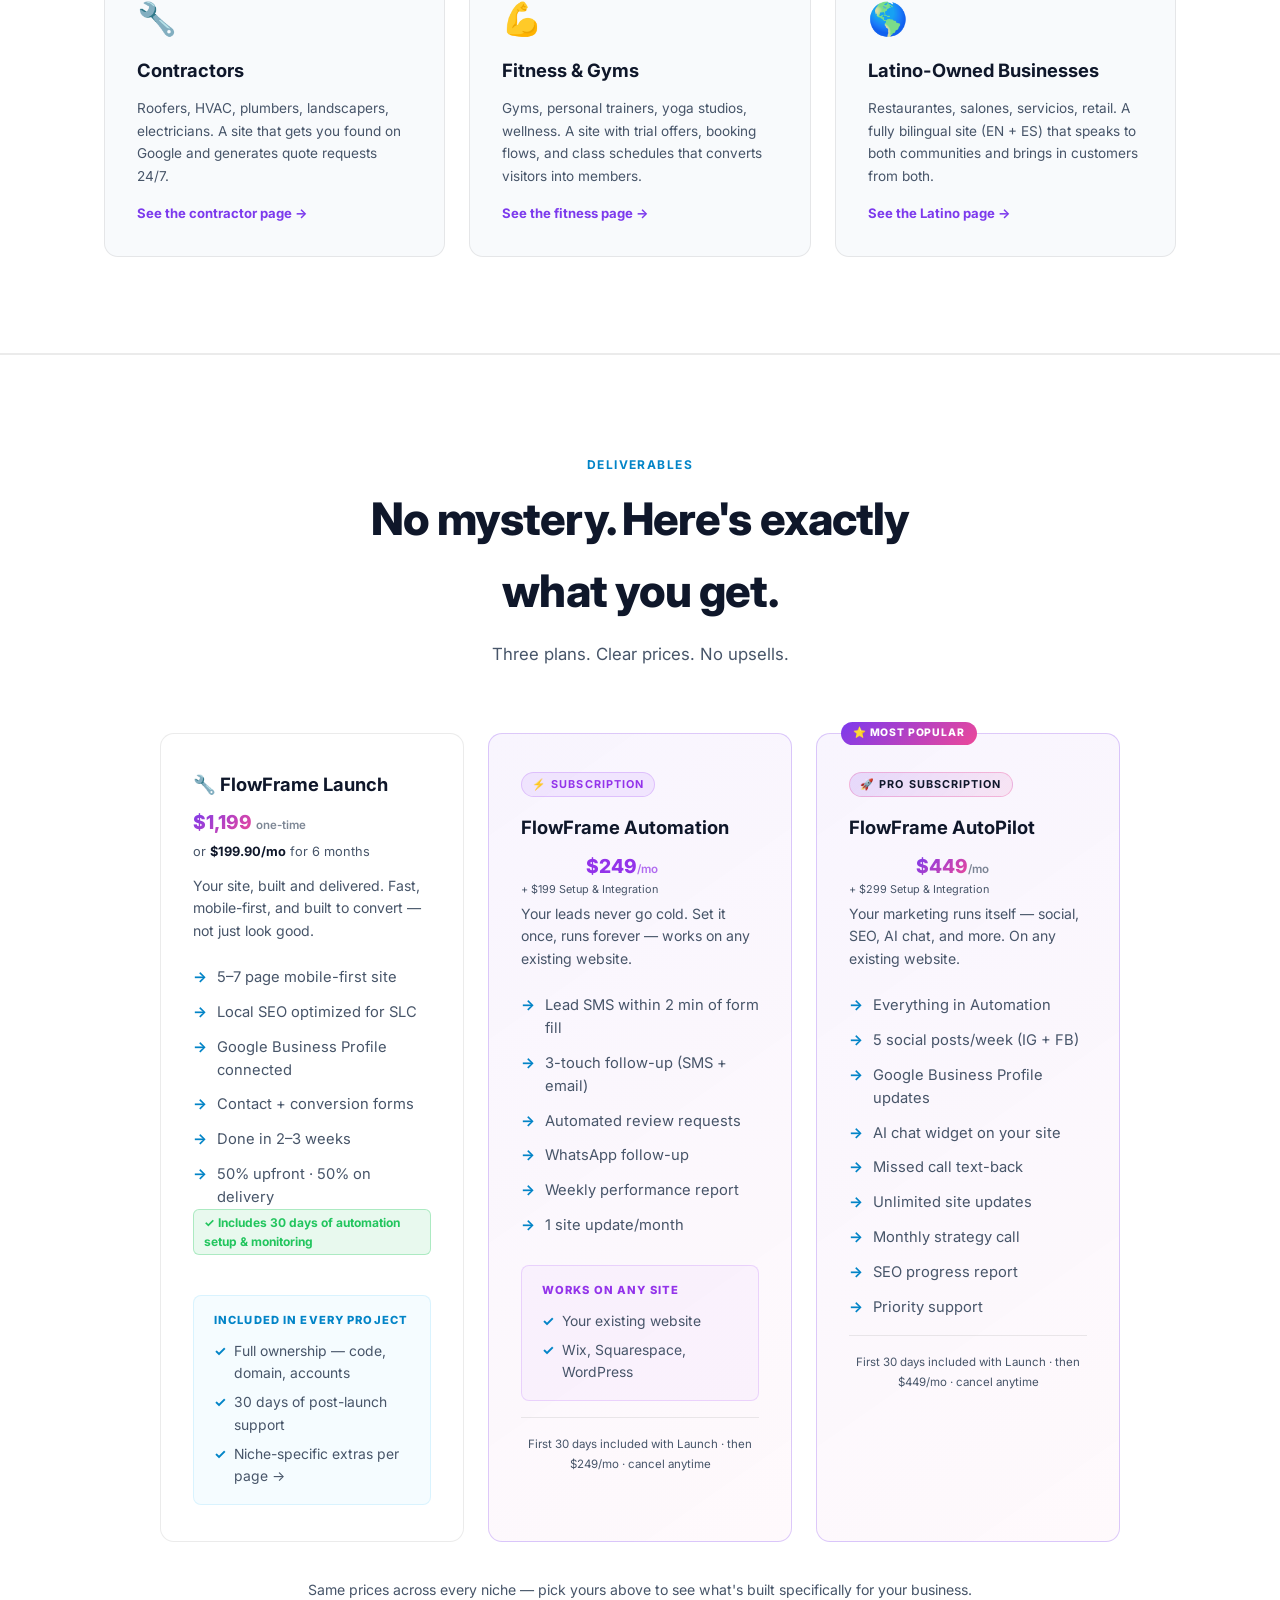
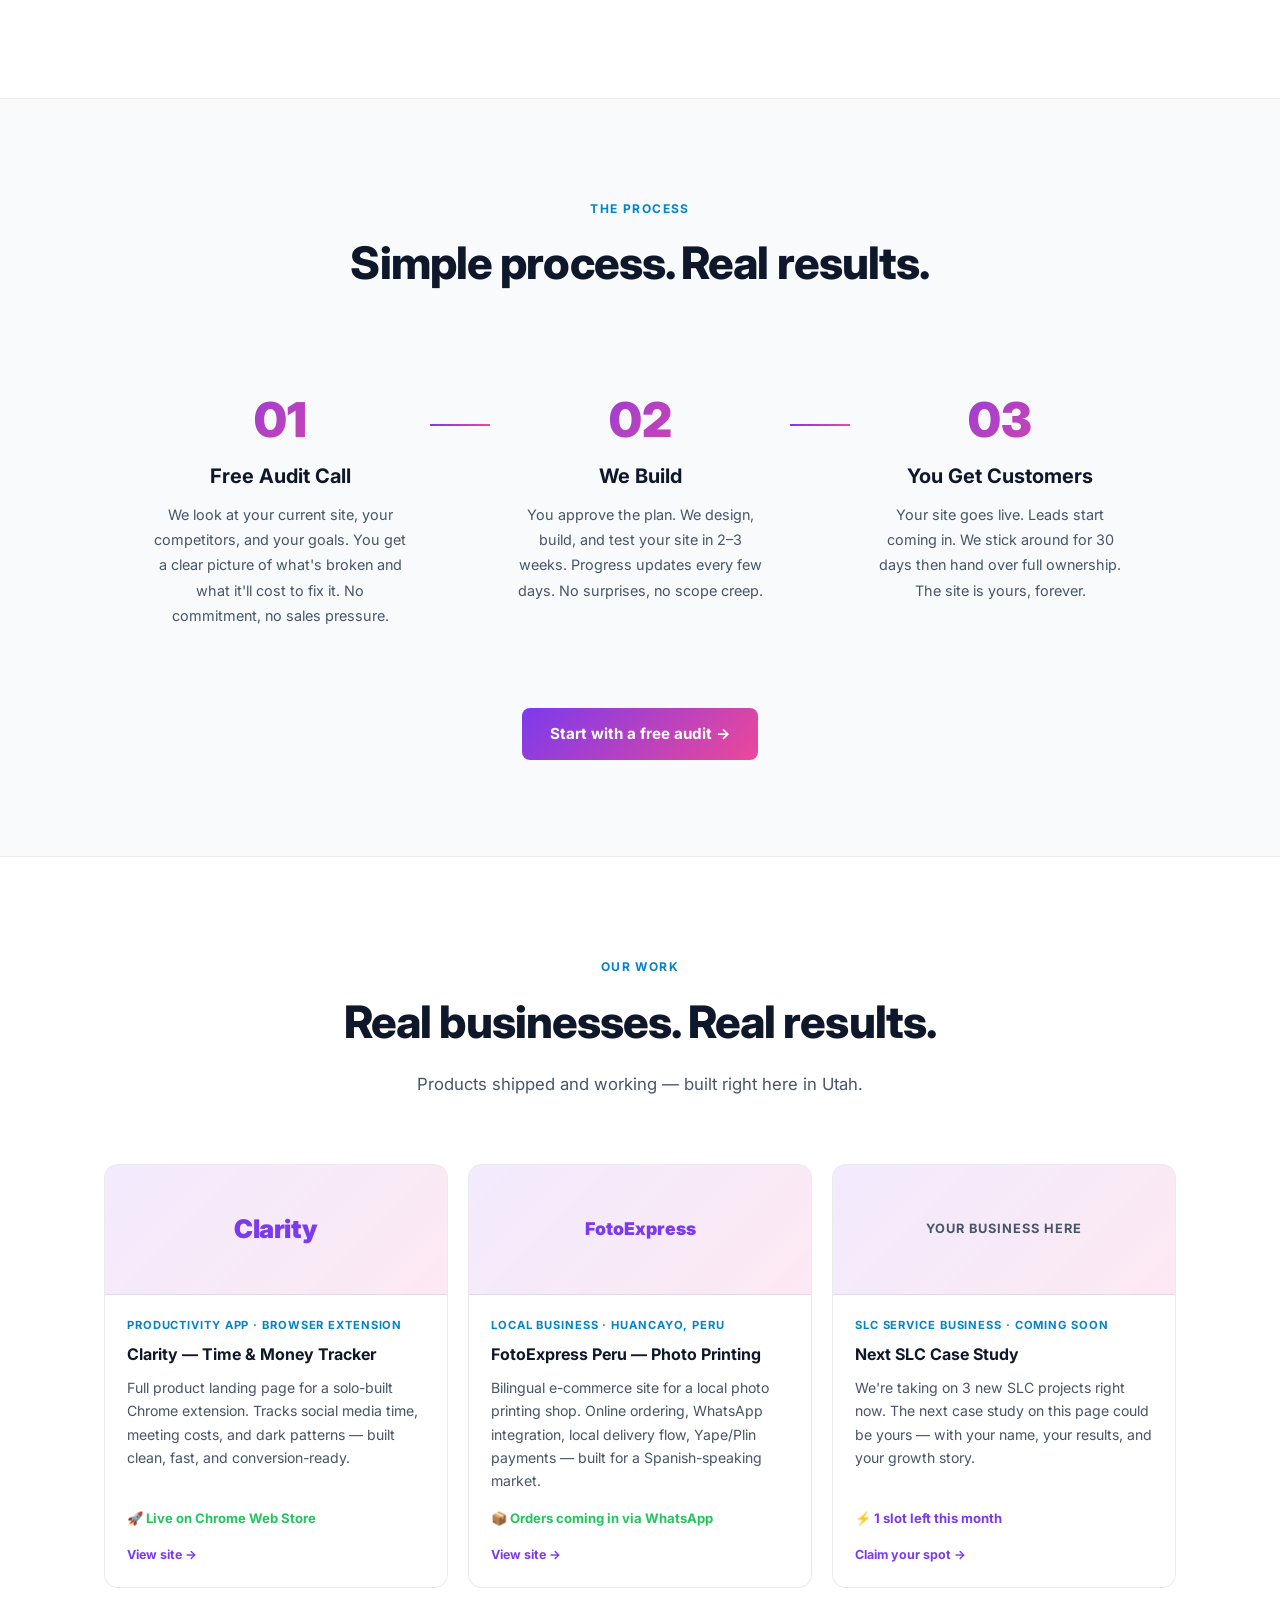
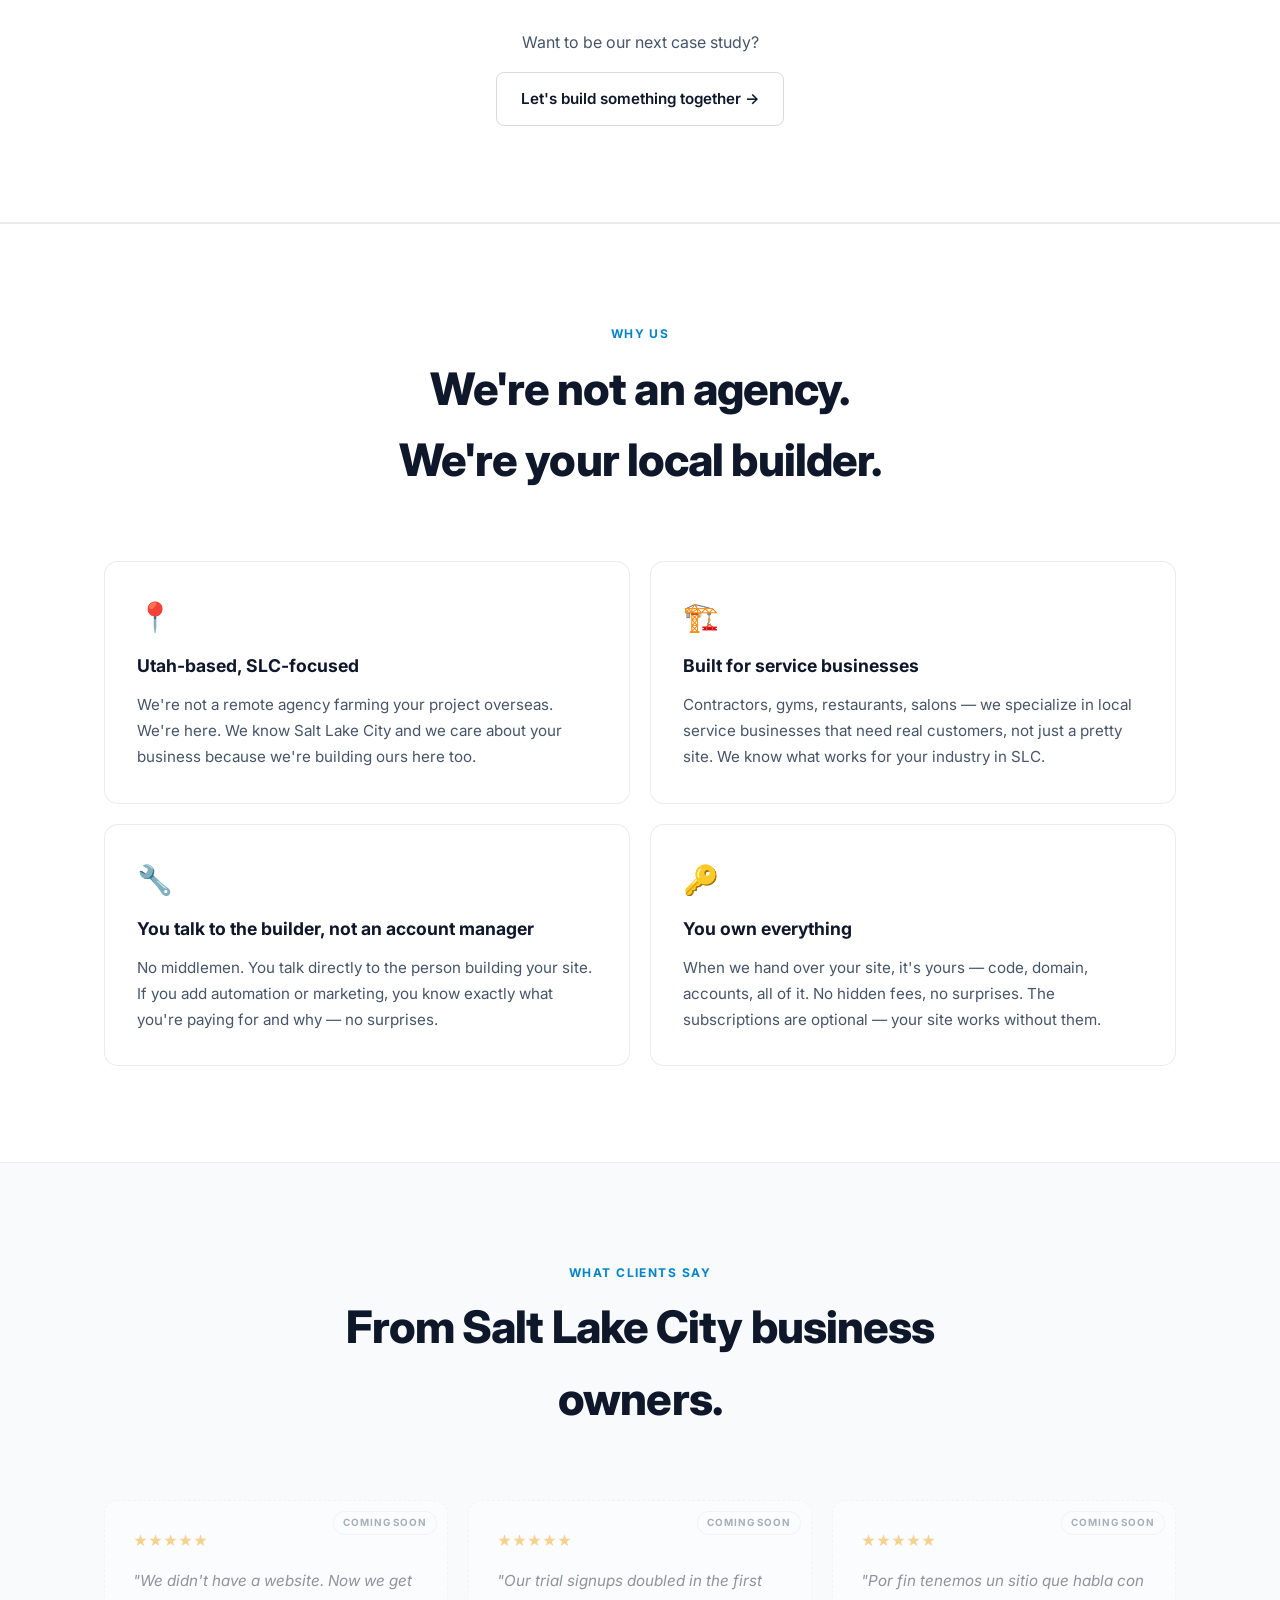
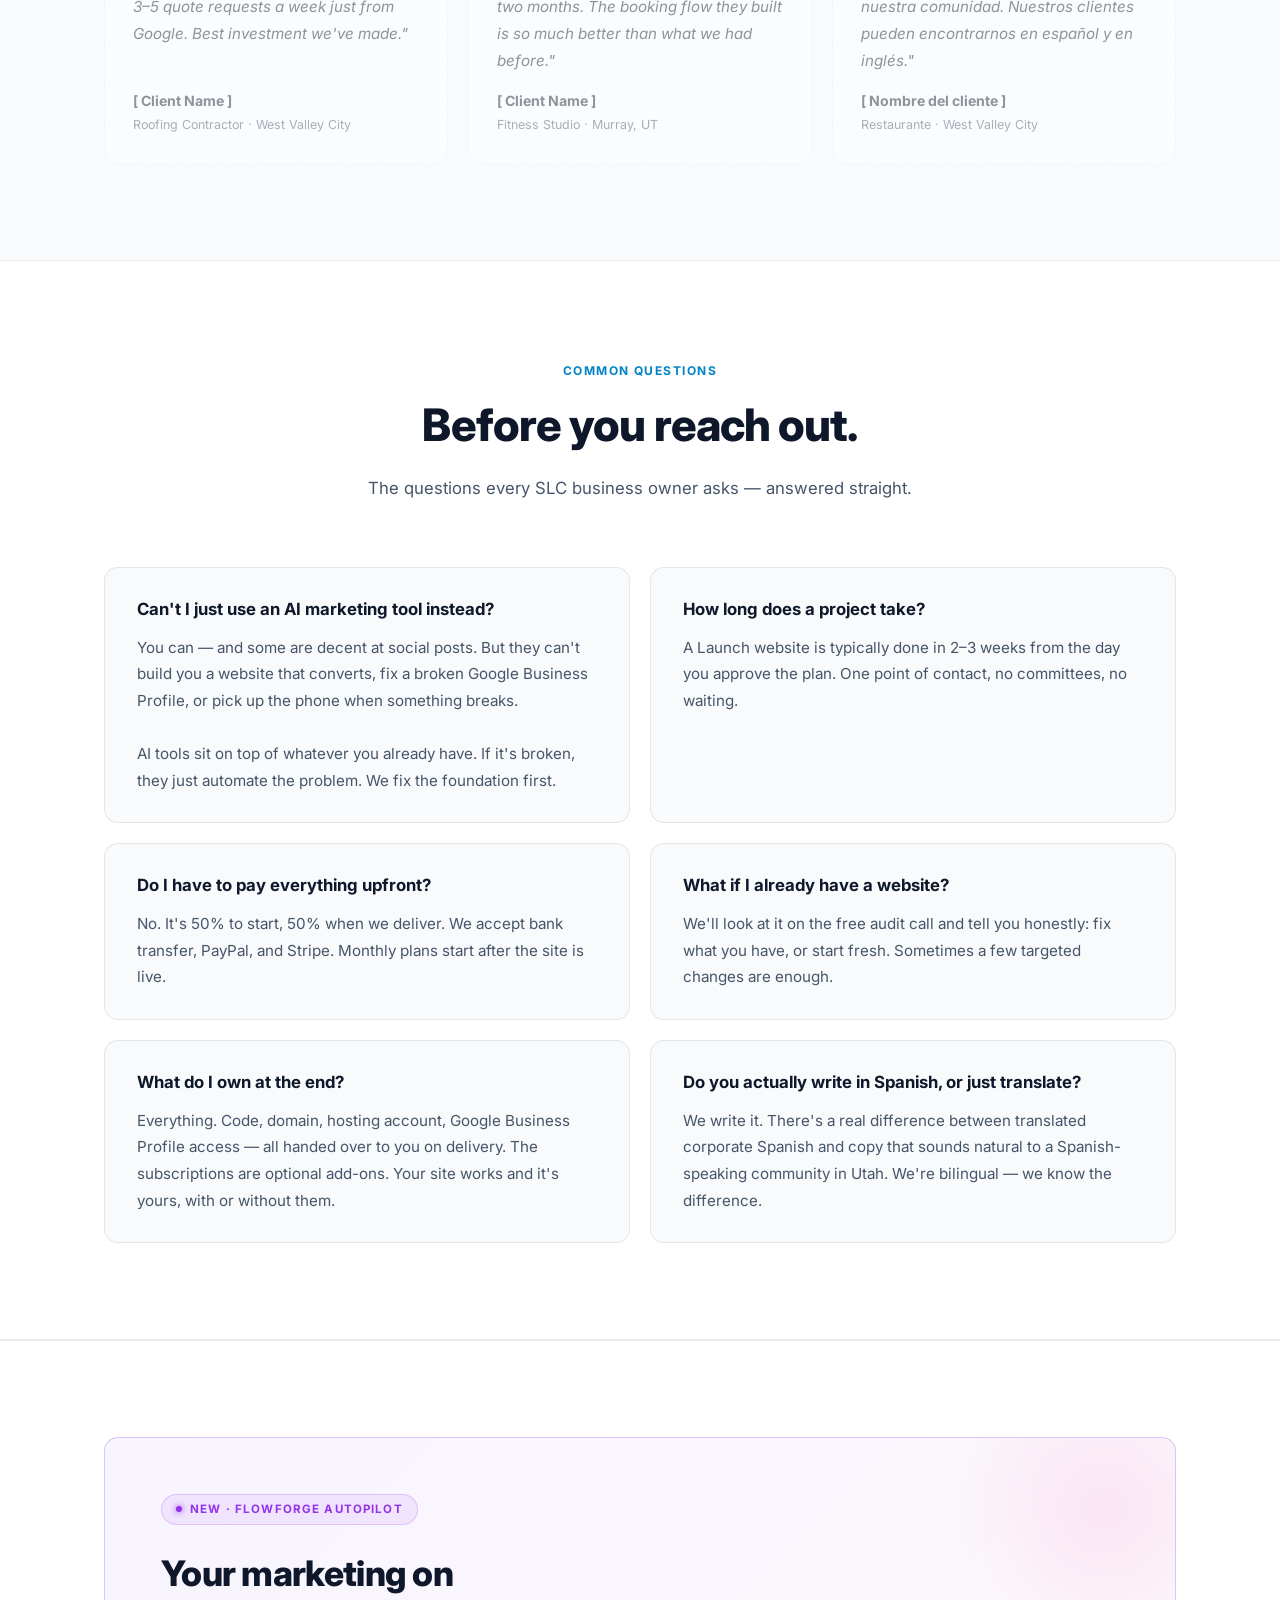
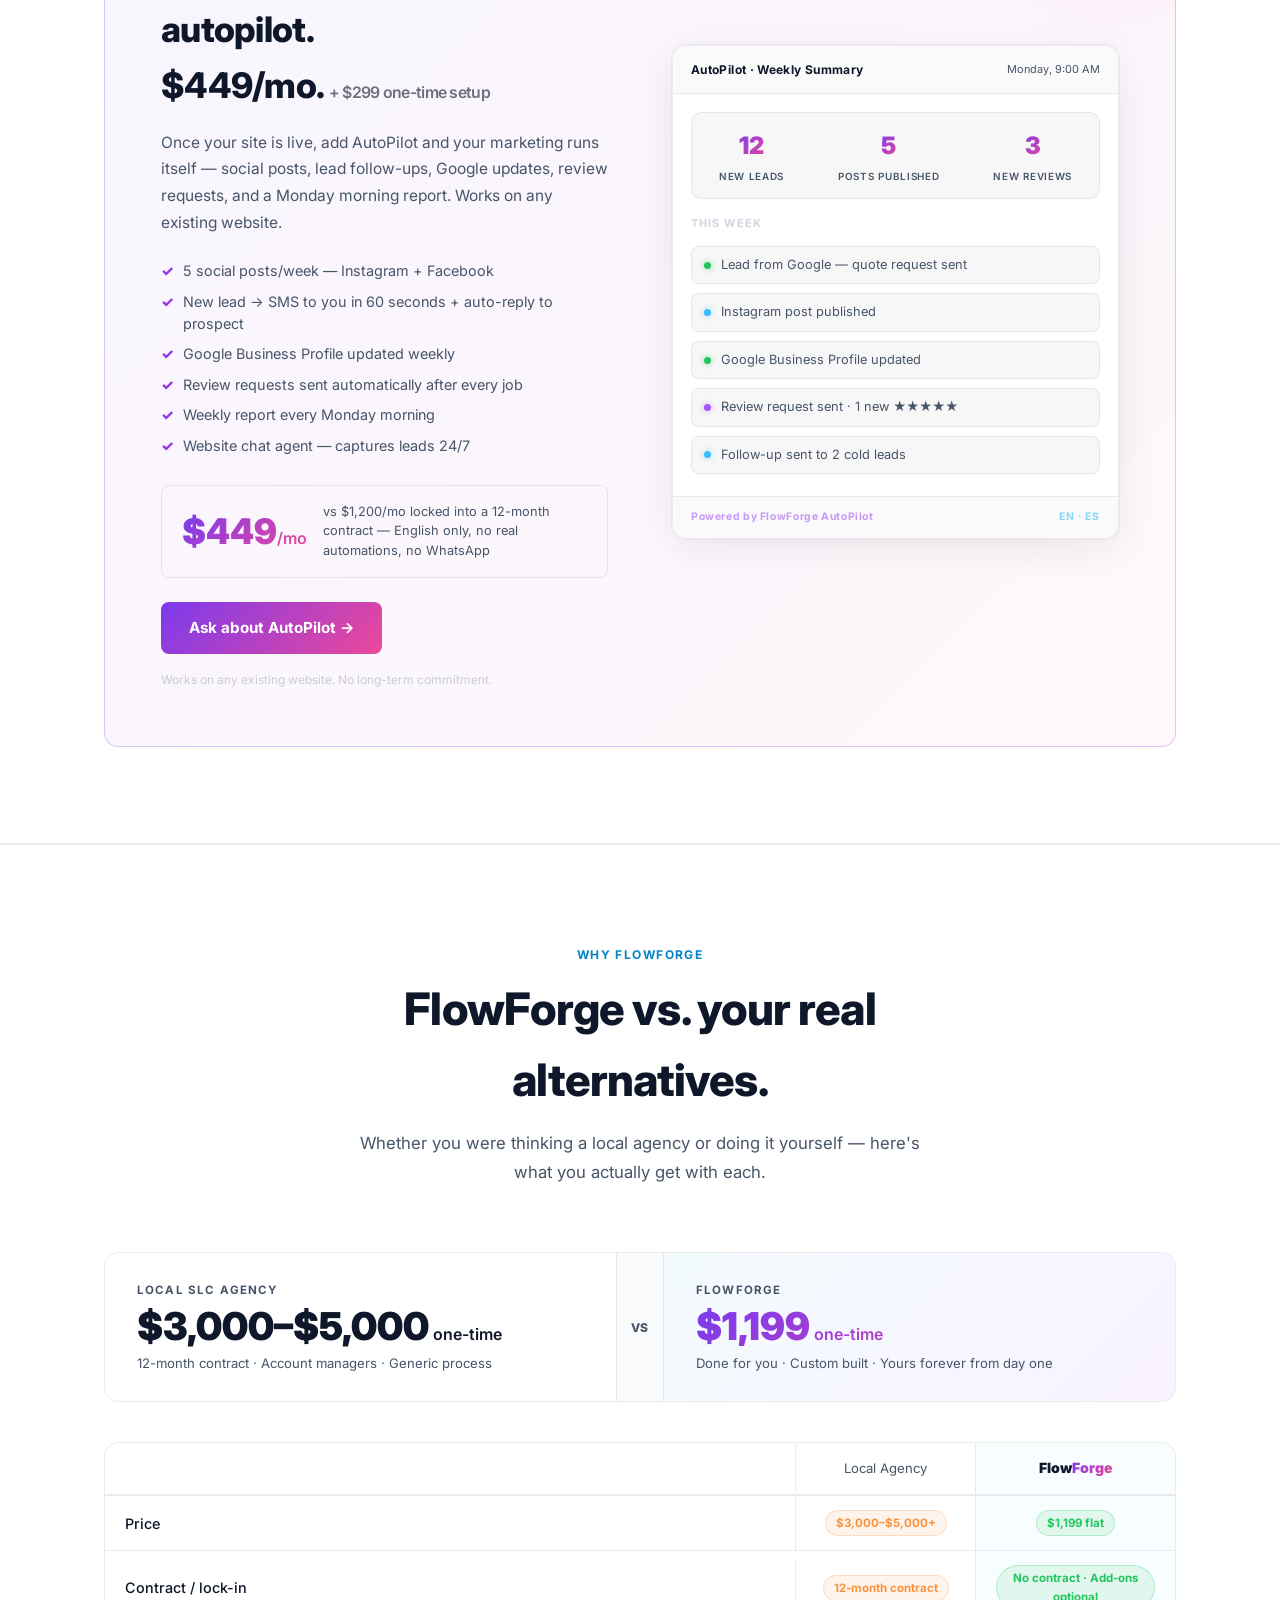
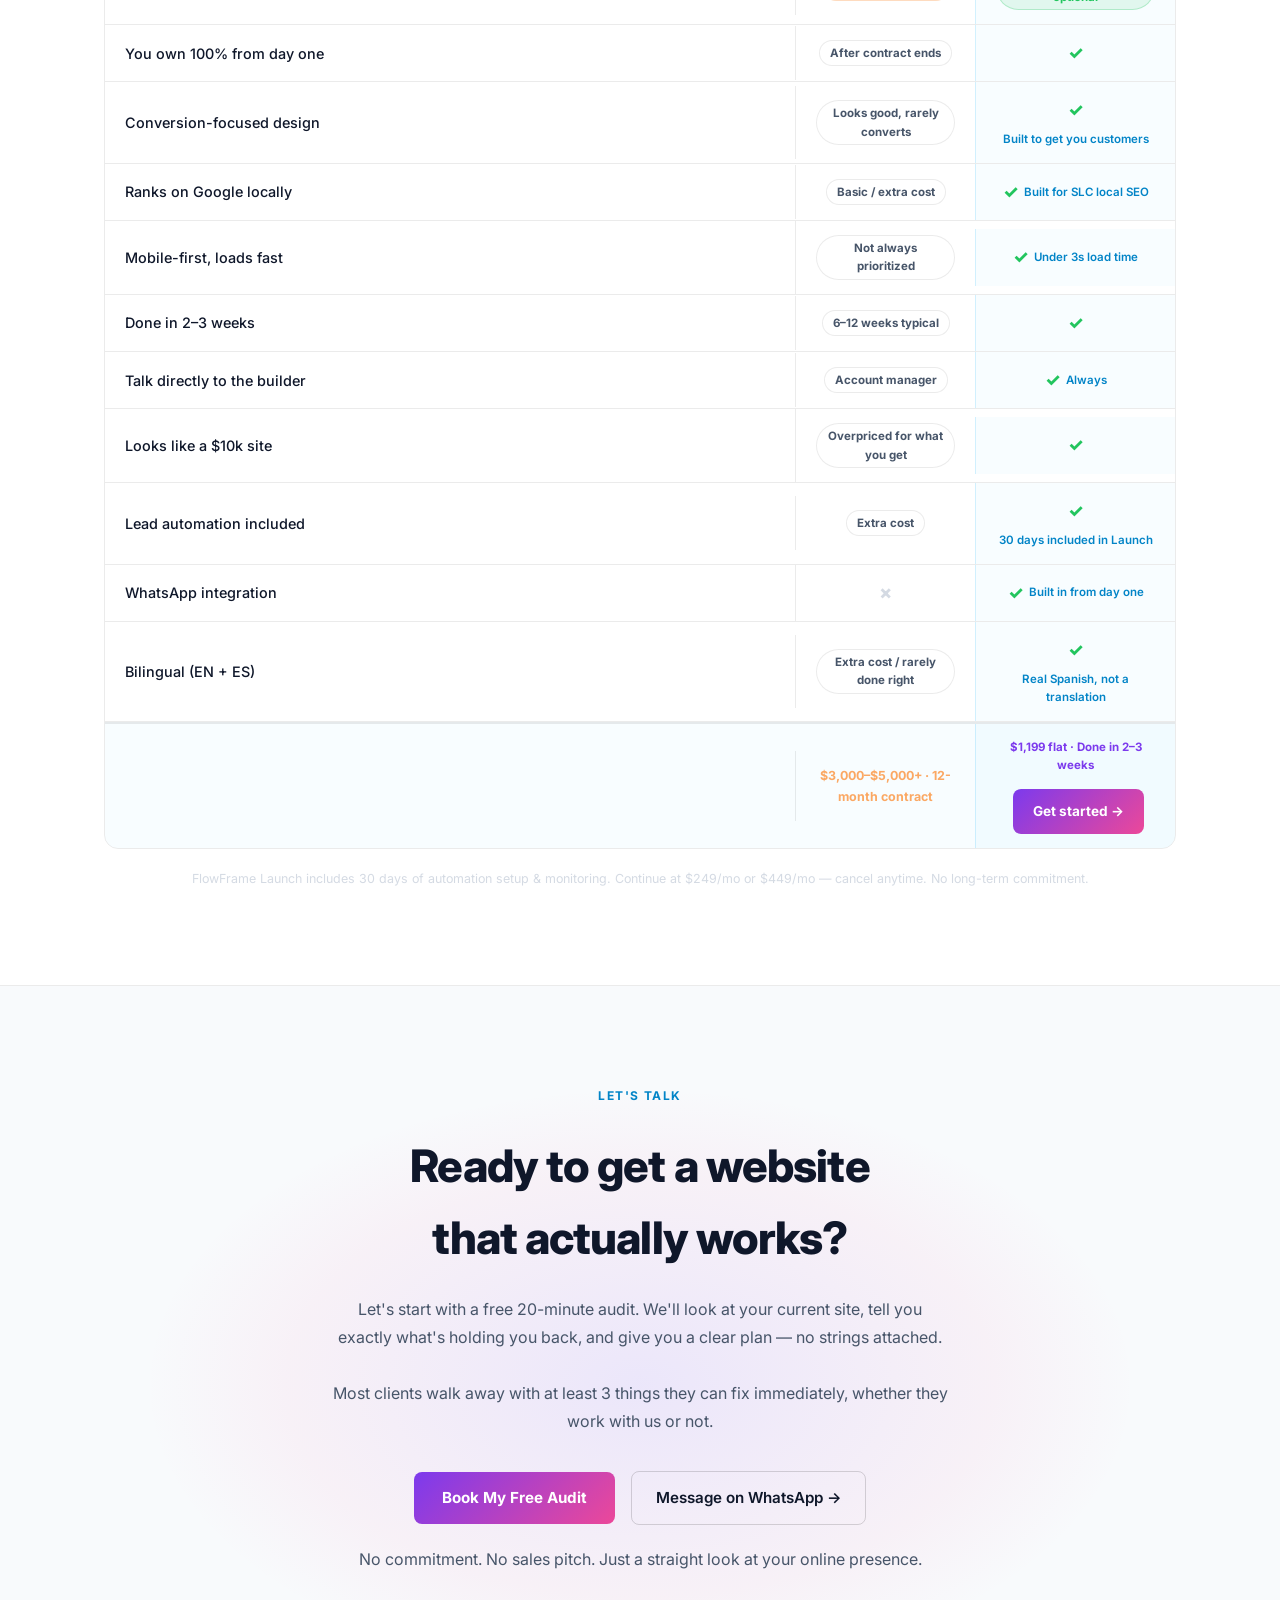
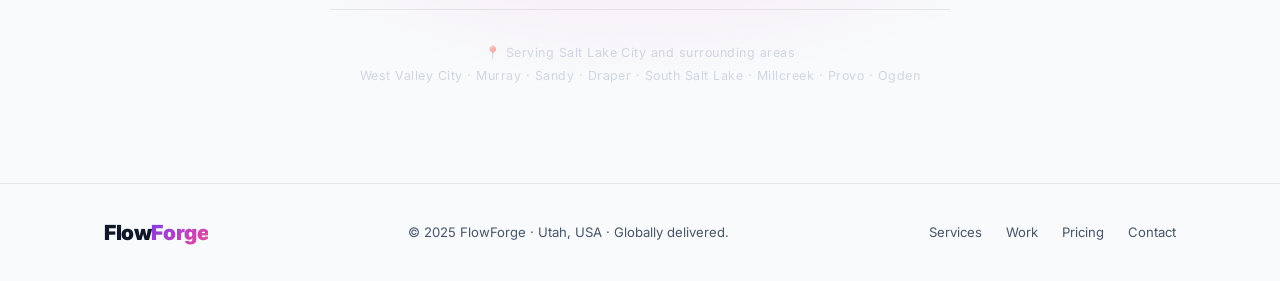
==== commit af76ee66: "Homepage↔SLC linking, og:image, i18n cleanup - Add bilingual "Based in Salt Lake City?" callout link" ====
--- a/slc.html
+++ b/slc.html
@@ -13,6 +13,8 @@
   <title>Web Design for Salt Lake City Service Businesses — FlowForge</title>
   <meta name="description" content="FlowForge builds high-converting websites for Salt Lake City contractors, gyms, and Latino-owned businesses. Mobile-first, bilingual, and built to get you customers.">
   <meta property="og:title" content="Web Design for Salt Lake City Service Businesses — FlowForge">
+  <meta property="og:image" content="https://flowforge-iota-umber.vercel.app/assets/og-image.png">
+  <meta name="twitter:image" content="https://flowforge-iota-umber.vercel.app/assets/og-image.png">
   <meta property="og:description" content="High-converting, mobile-first websites for SLC contractors, gyms, and Latino-owned businesses.">
   <meta property="og:type" content="website">
   <meta property="og:url" content="https://flowforge.com/slc">
--- a/style.css
+++ b/style.css
@@ -813,6 +813,39 @@
   object-position: top center;
   display: block;
 }
+
+/* ── SLC LOCAL CALLOUT ── */
+.slc-callout-section { padding-top: 0; }
+.slc-callout {
+  display: flex;
+  align-items: center;
+  justify-content: space-between;
+  gap: 32px;
+  flex-wrap: wrap;
+  padding: 40px 44px;
+  border-radius: var(--radius);
+  background: linear-gradient(135deg, rgba(56,189,248,0.06), rgba(168,85,247,0.08));
+  border: 1px solid var(--border-h);
+}
+.slc-callout-badge {
+  display: inline-flex;
+  align-items: center;
+  gap: 6px;
+  font-size: 0.75rem;
+  font-weight: 700;
+  letter-spacing: 0.05em;
+  text-transform: uppercase;
+  color: var(--blue);
+  margin-bottom: 10px;
+}
+.slc-callout-badge .svg-icon { width: 15px; height: 15px; }
+.slc-callout h3 { font-size: 1.5rem; color: var(--text); margin: 0 0 8px; }
+.slc-callout p { color: var(--muted); margin: 0; max-width: 560px; line-height: 1.6; }
+.slc-callout-btn { white-space: nowrap; flex-shrink: 0; }
+@media (max-width: 768px) {
+  .slc-callout { padding: 32px 24px; }
+  .slc-callout h3 { font-size: 1.3rem; }
+}
 .portfolio-emoji { font-size: 4rem; }
 .portfolio-thumb-glow {
   position: absolute;
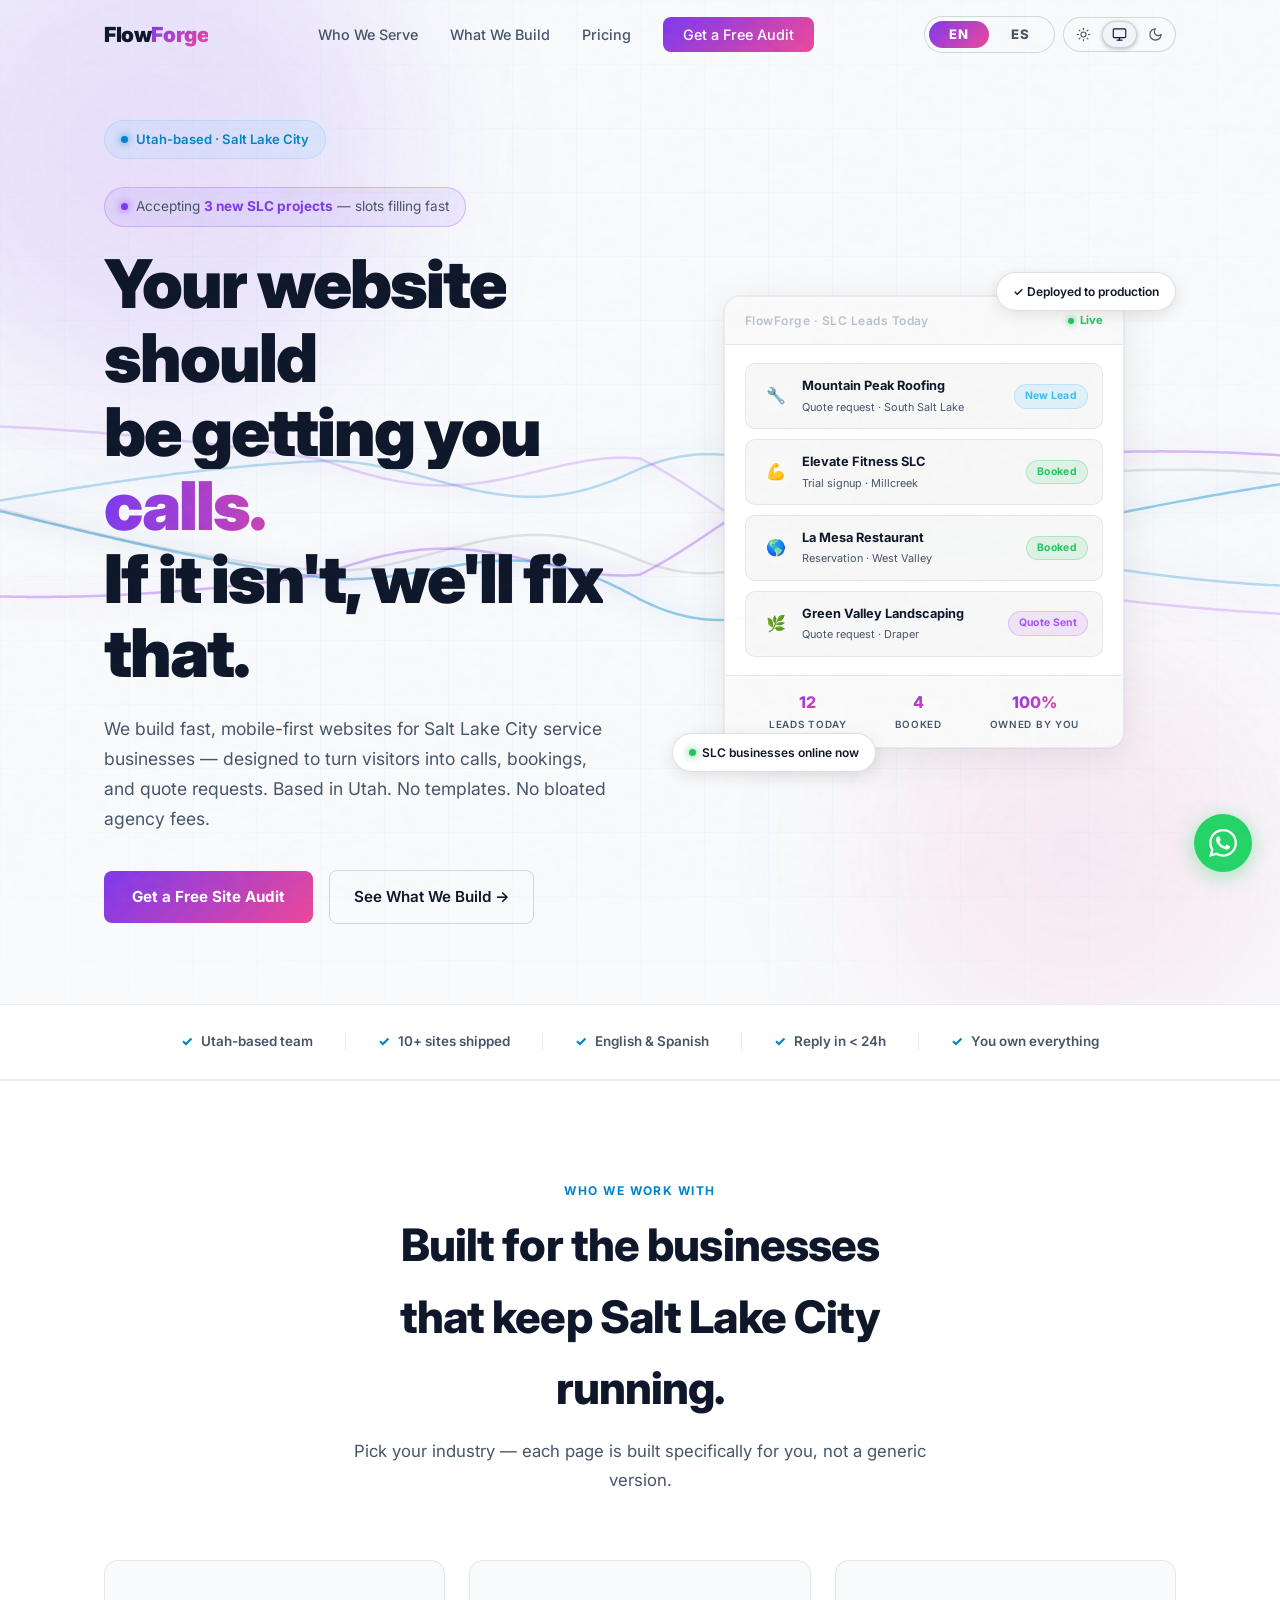
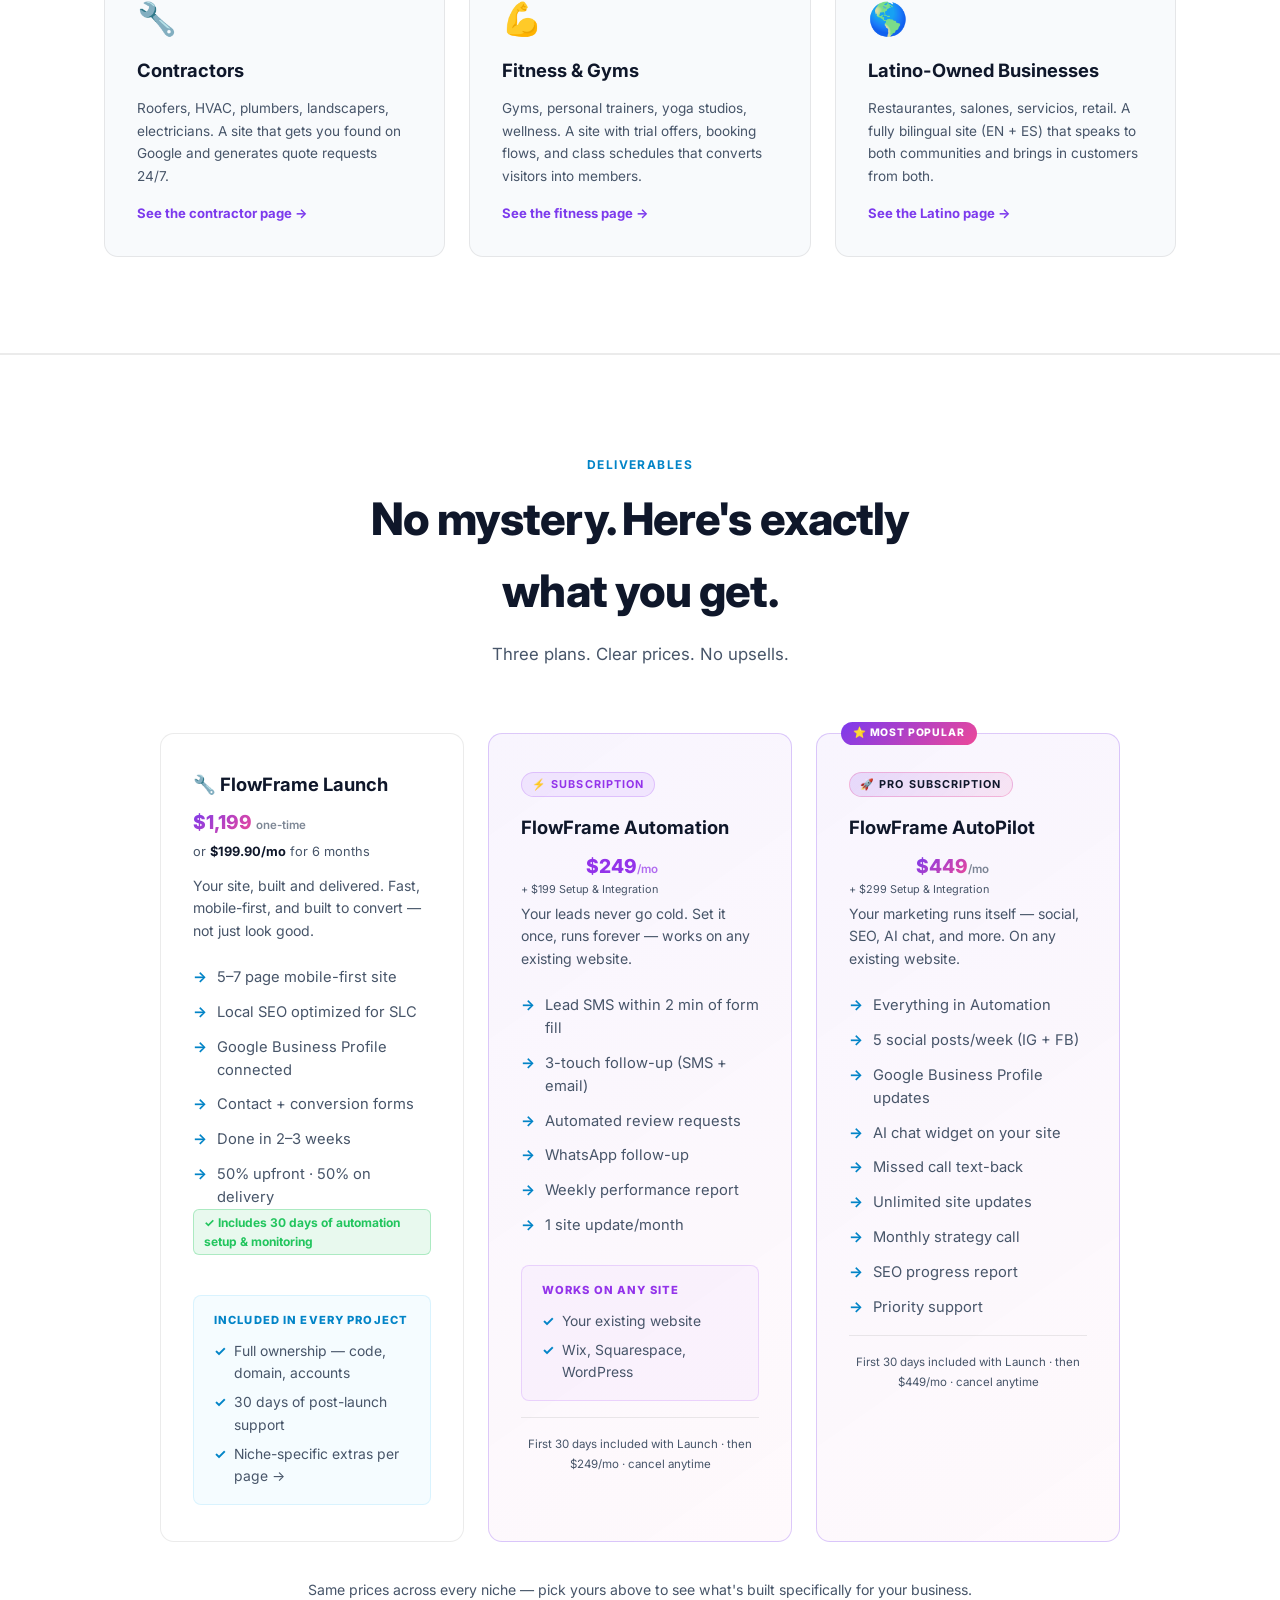
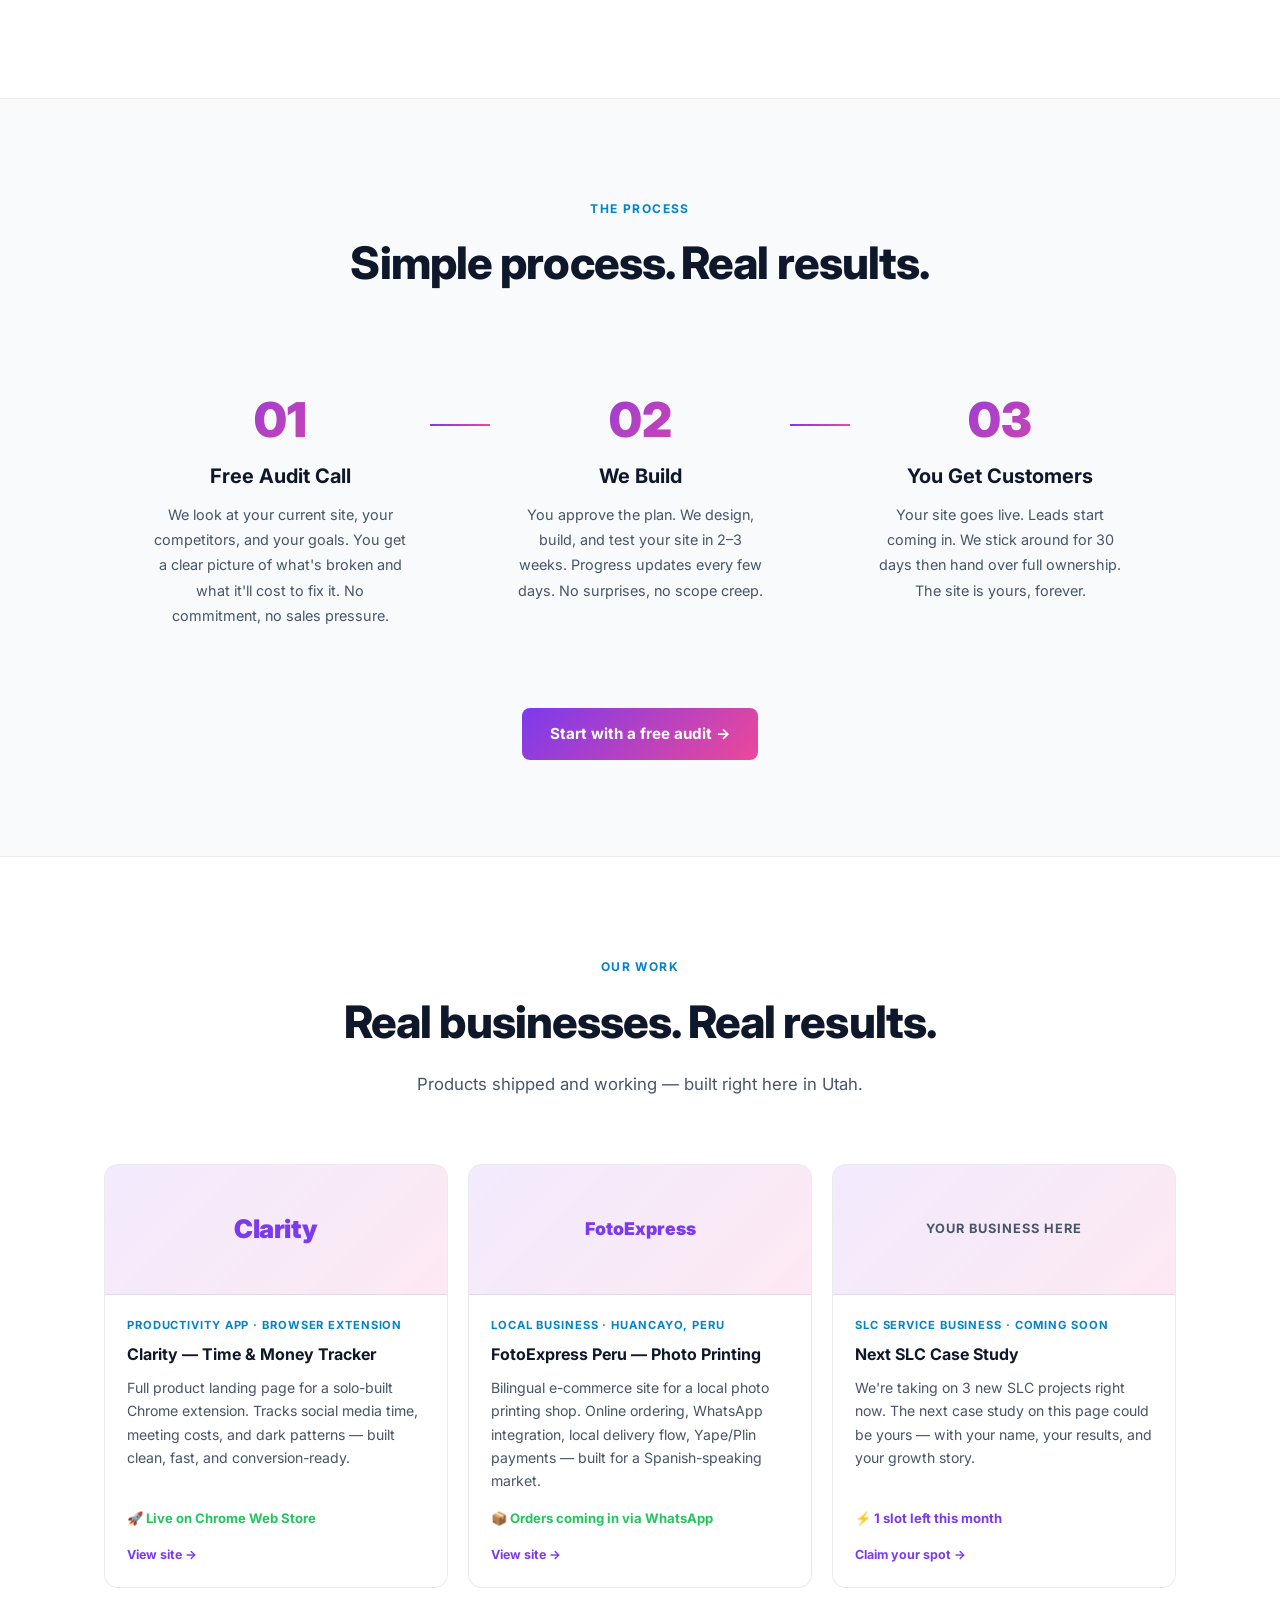
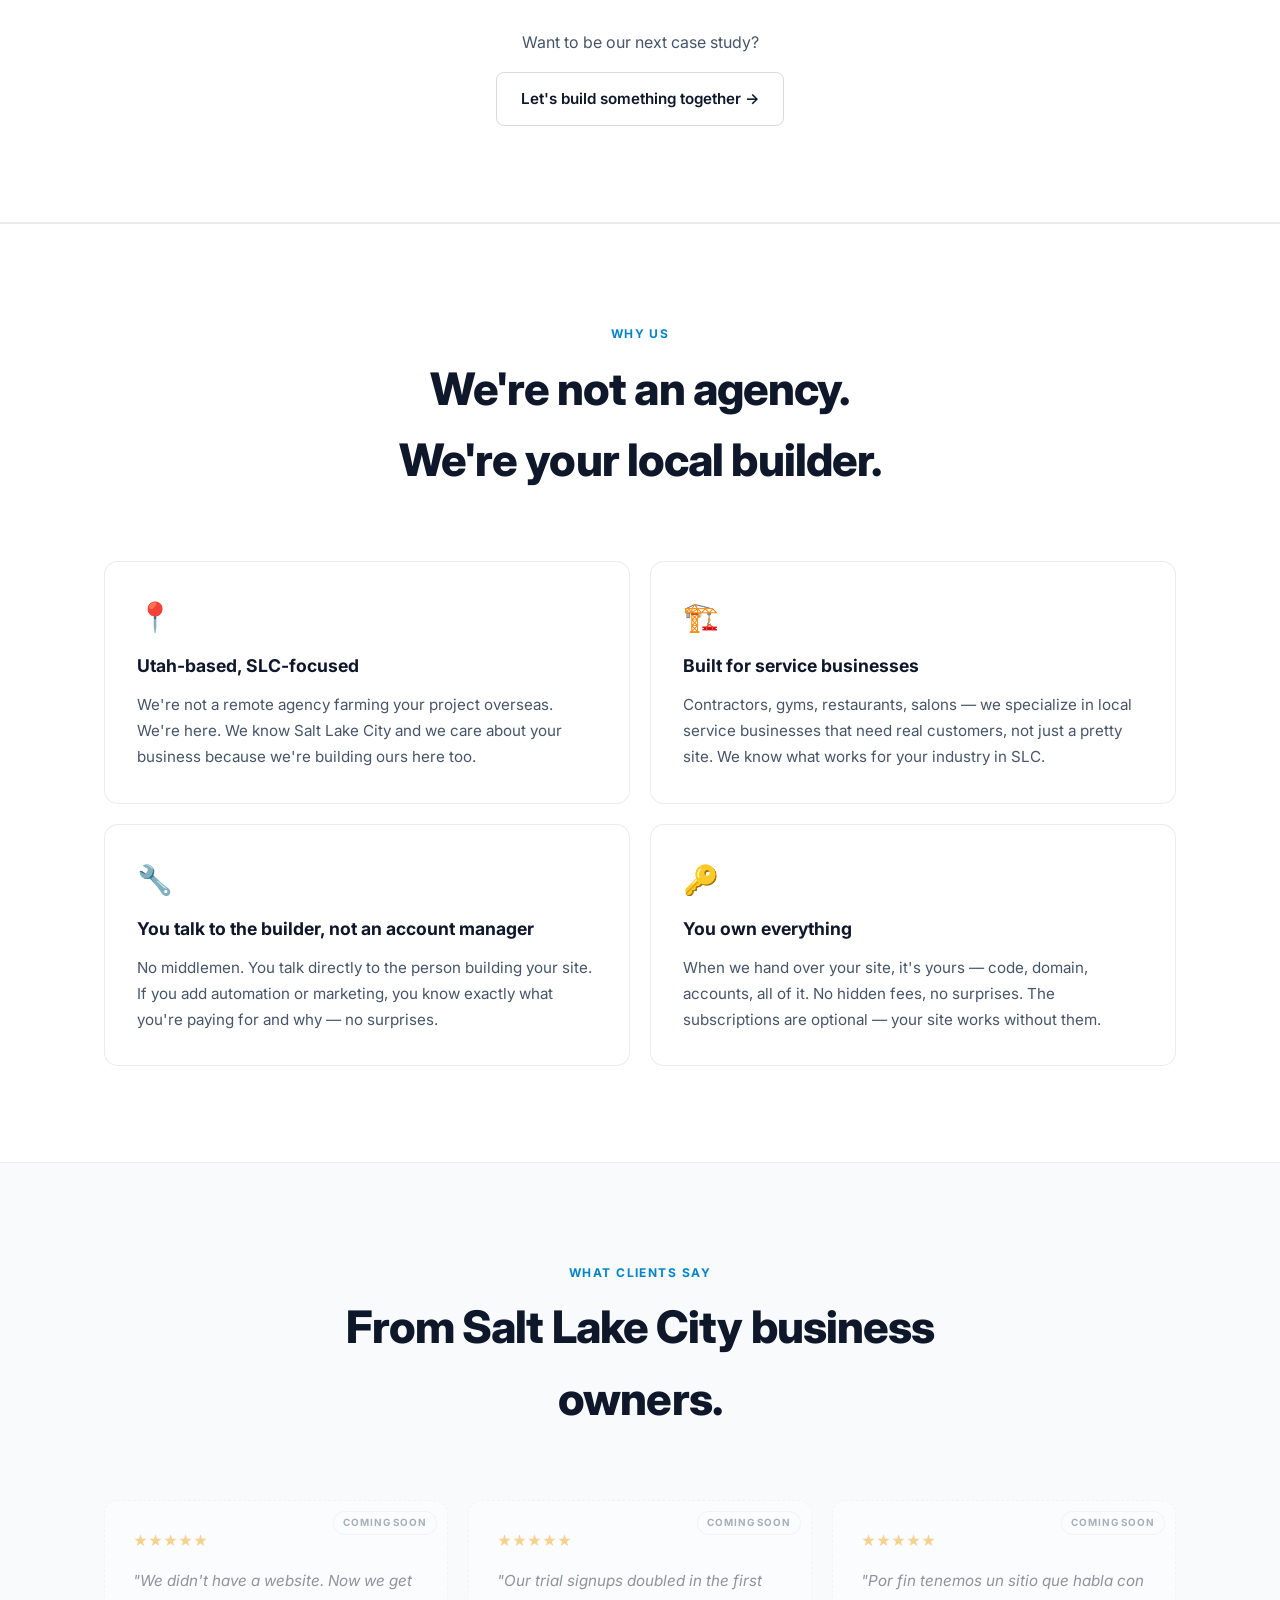
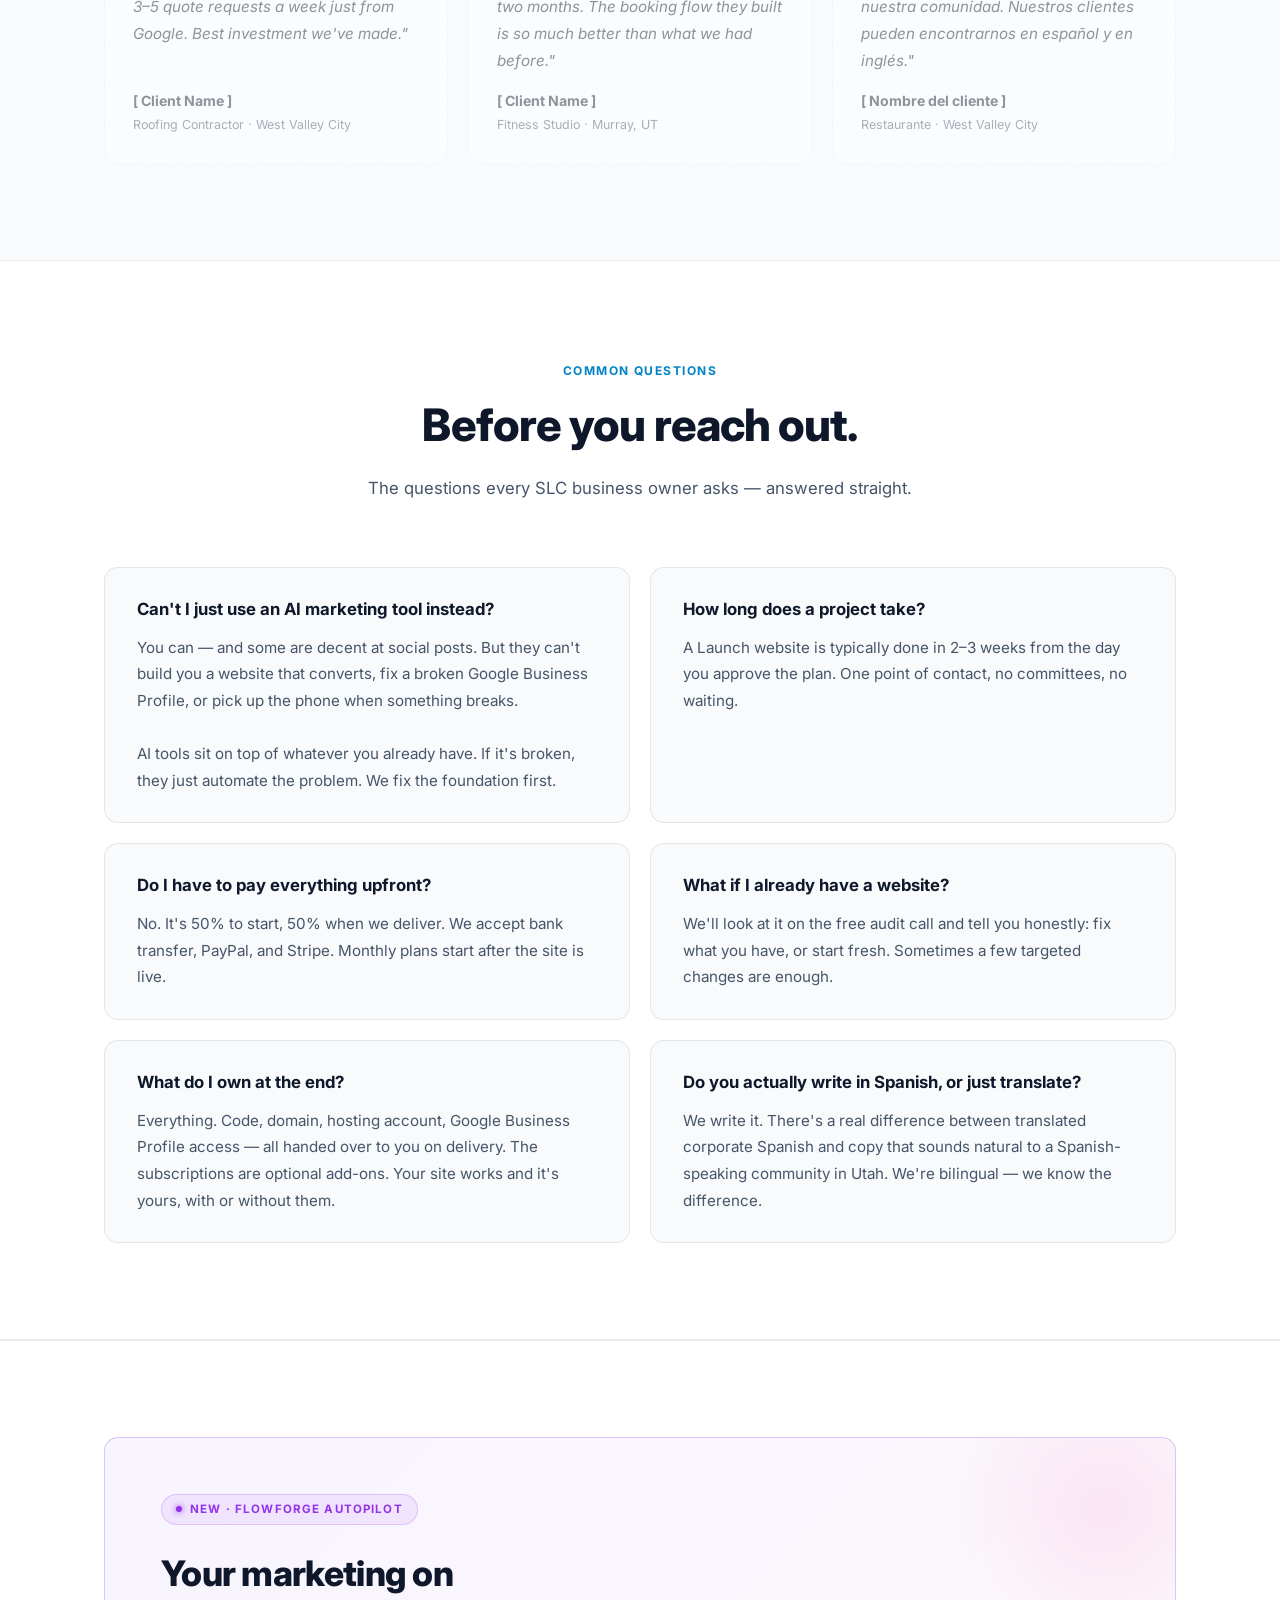
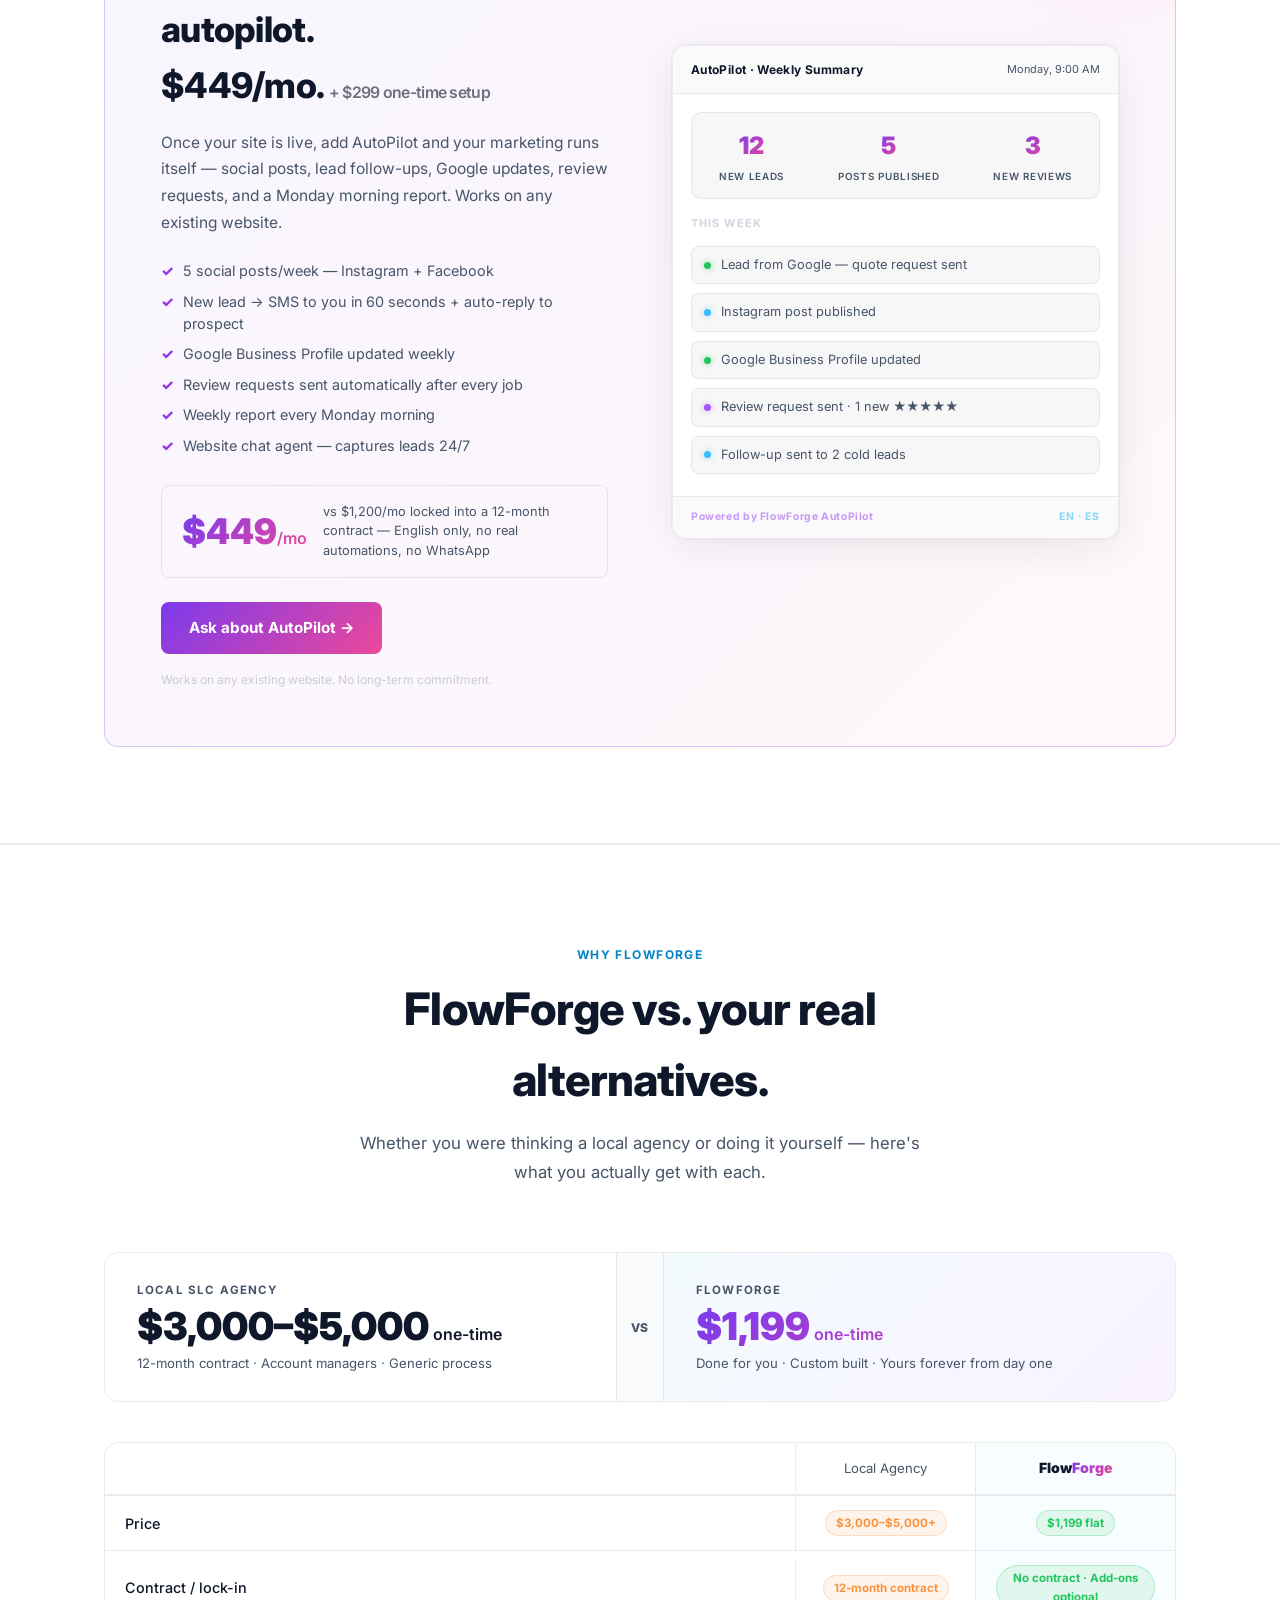
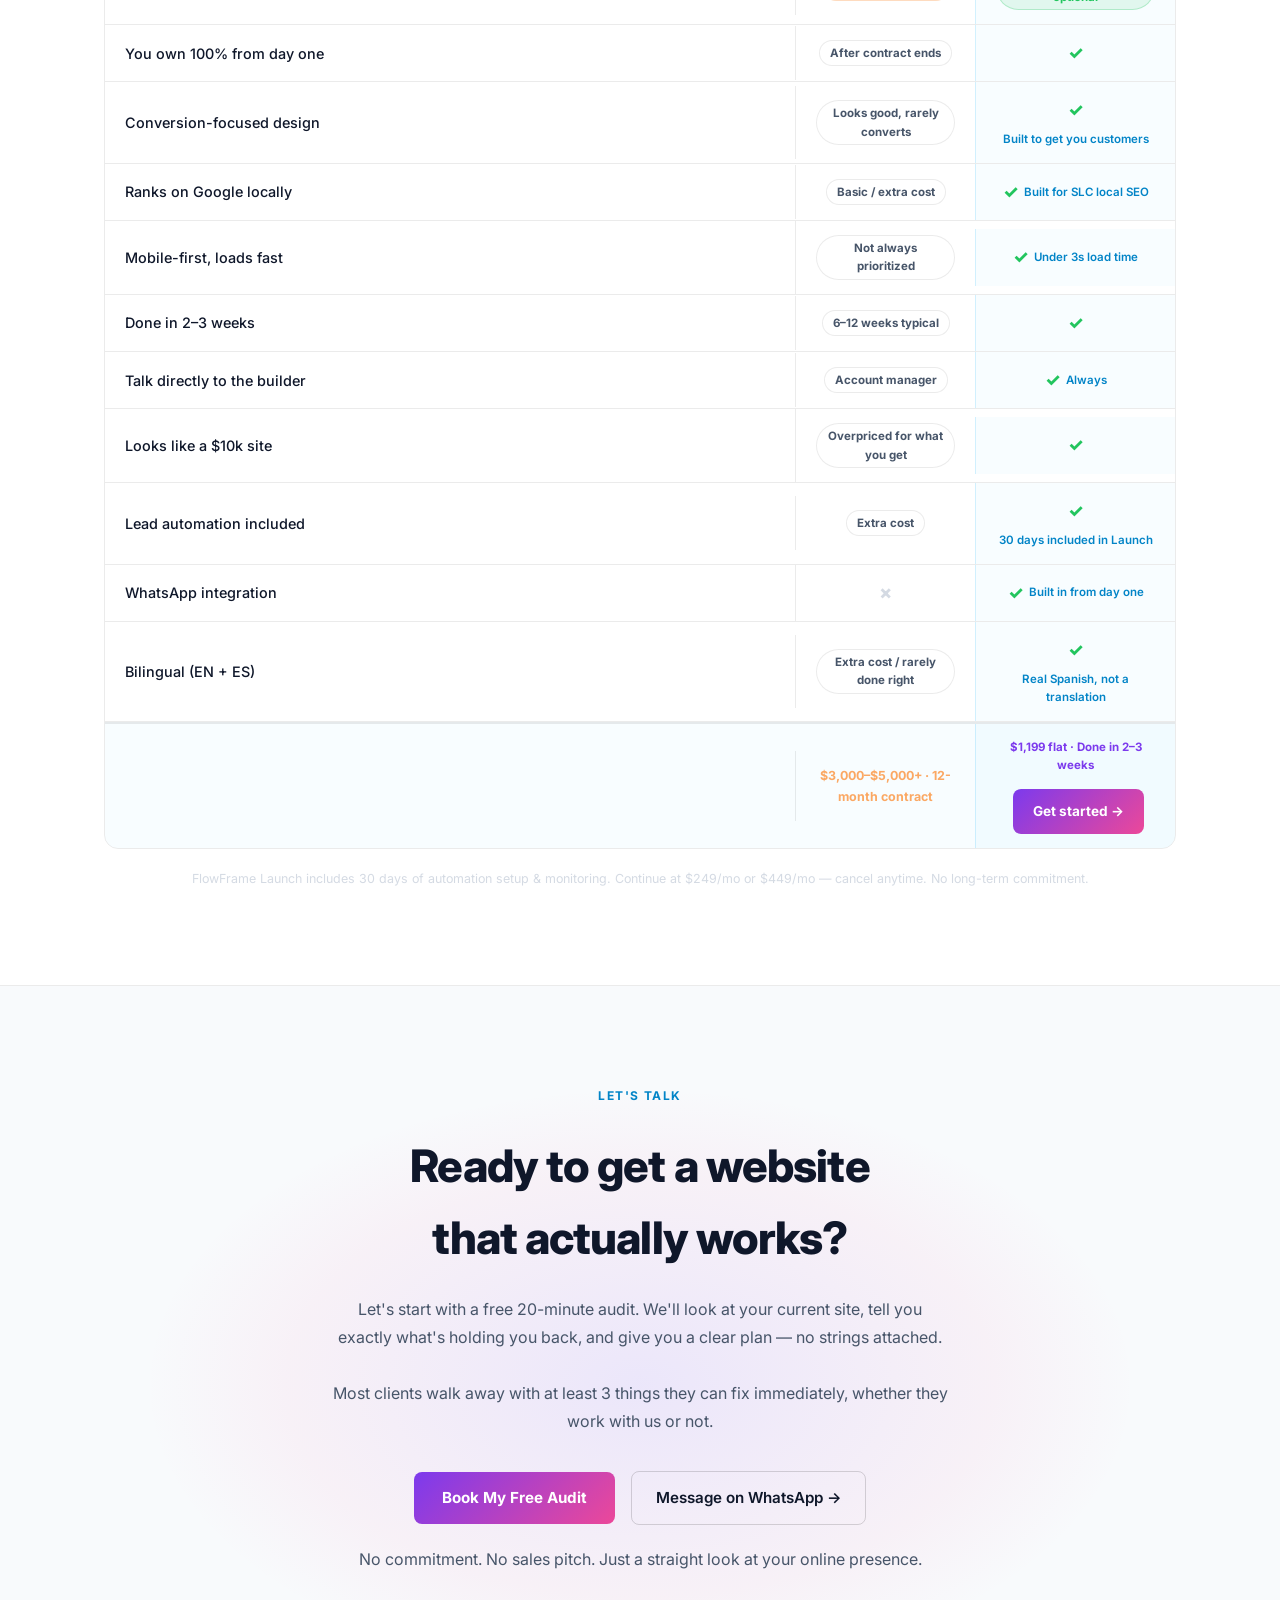
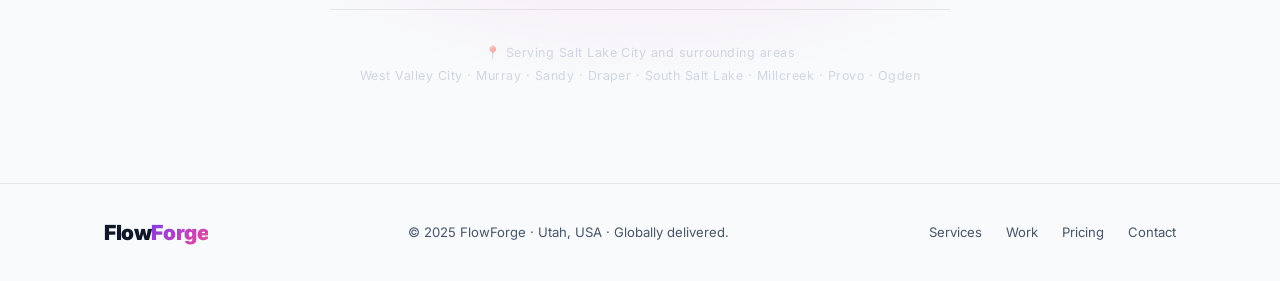
==== commit 651a4de9: "SLC og:image variant + Spanish JSON-LD descriptions - Add branded "Salt Lake City Web Design" og:ima" ====
--- a/slc.html
+++ b/slc.html
@@ -13,8 +13,8 @@
   <title>Web Design for Salt Lake City Service Businesses — FlowForge</title>
   <meta name="description" content="FlowForge builds high-converting websites for Salt Lake City contractors, gyms, and Latino-owned businesses. Mobile-first, bilingual, and built to get you customers.">
   <meta property="og:title" content="Web Design for Salt Lake City Service Businesses — FlowForge">
-  <meta property="og:image" content="https://flowforge-iota-umber.vercel.app/assets/og-image.png">
-  <meta name="twitter:image" content="https://flowforge-iota-umber.vercel.app/assets/og-image.png">
+  <meta property="og:image" content="https://flowforge-iota-umber.vercel.app/assets/og-image-slc.png">
+  <meta name="twitter:image" content="https://flowforge-iota-umber.vercel.app/assets/og-image-slc.png">
   <meta property="og:description" content="High-converting, mobile-first websites for SLC contractors, gyms, and Latino-owned businesses.">
   <meta property="og:type" content="website">
   <meta property="og:url" content="https://flowforge.com/slc">
